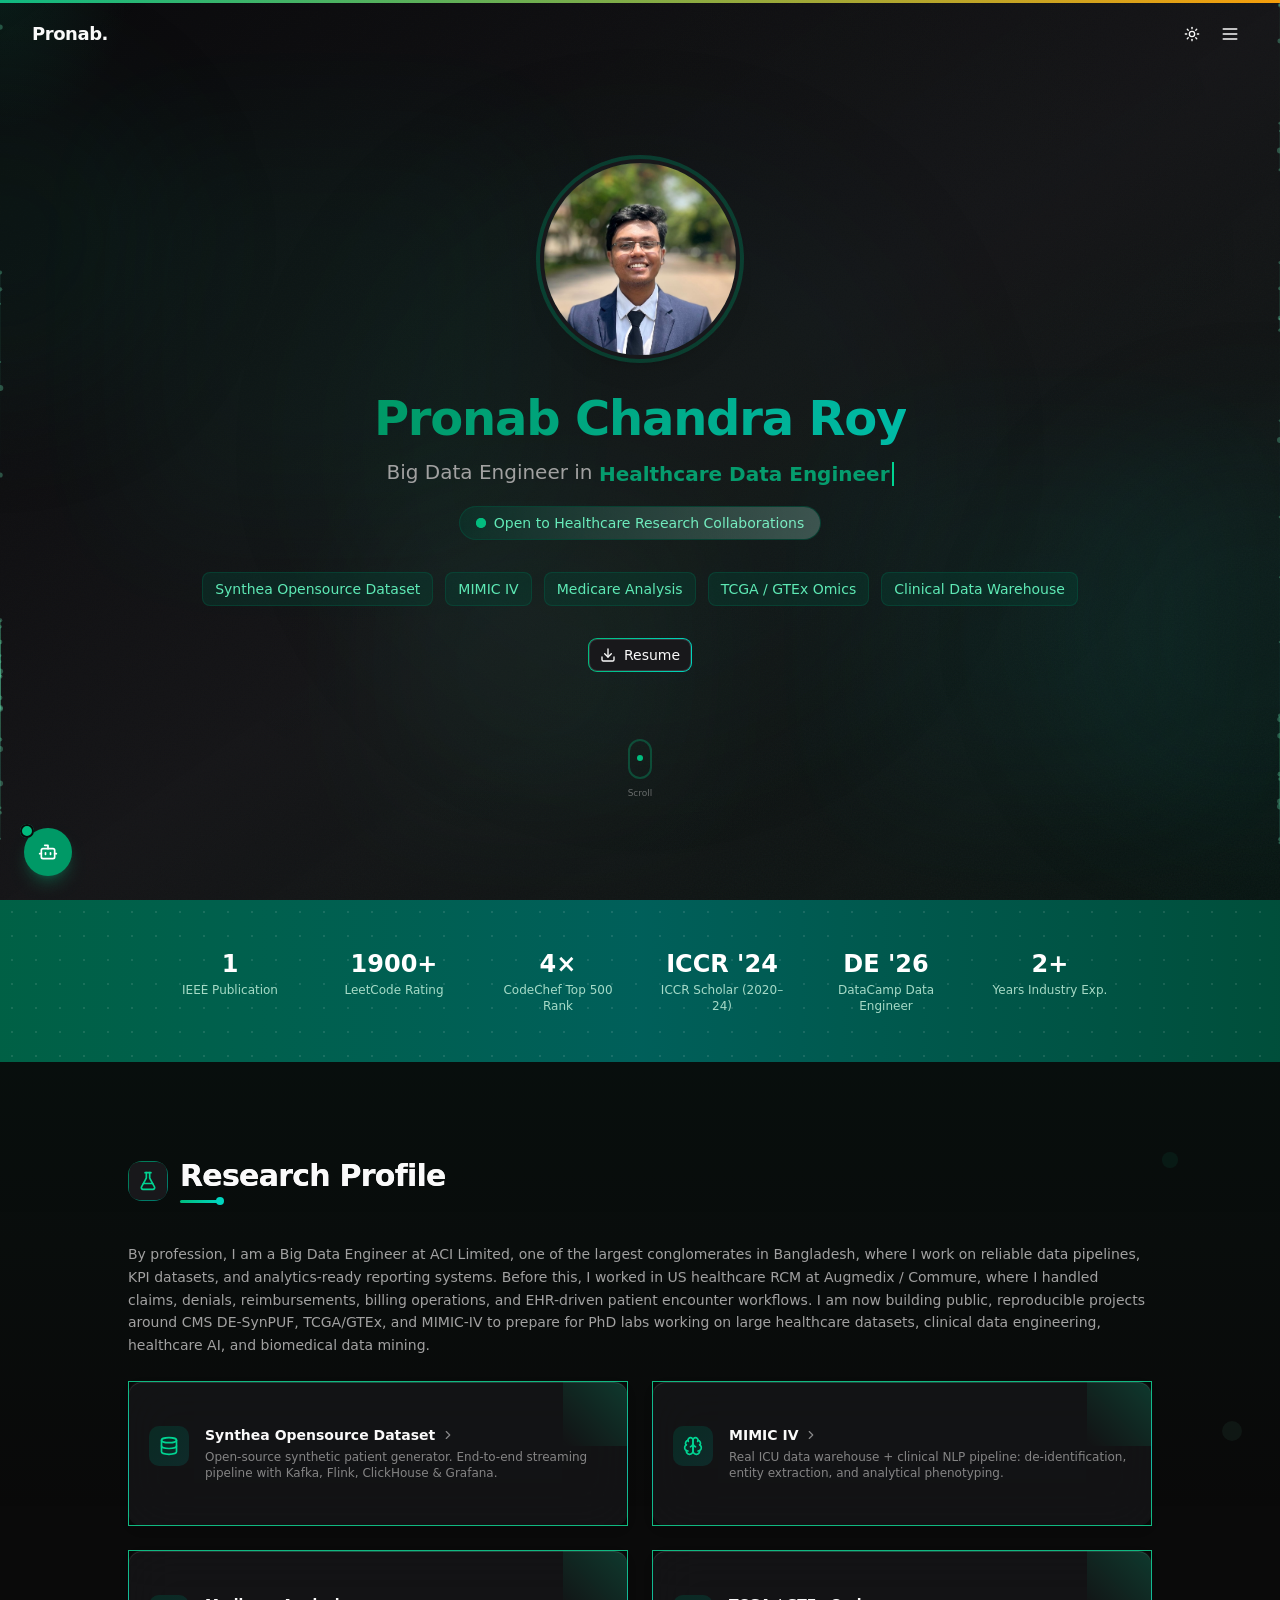
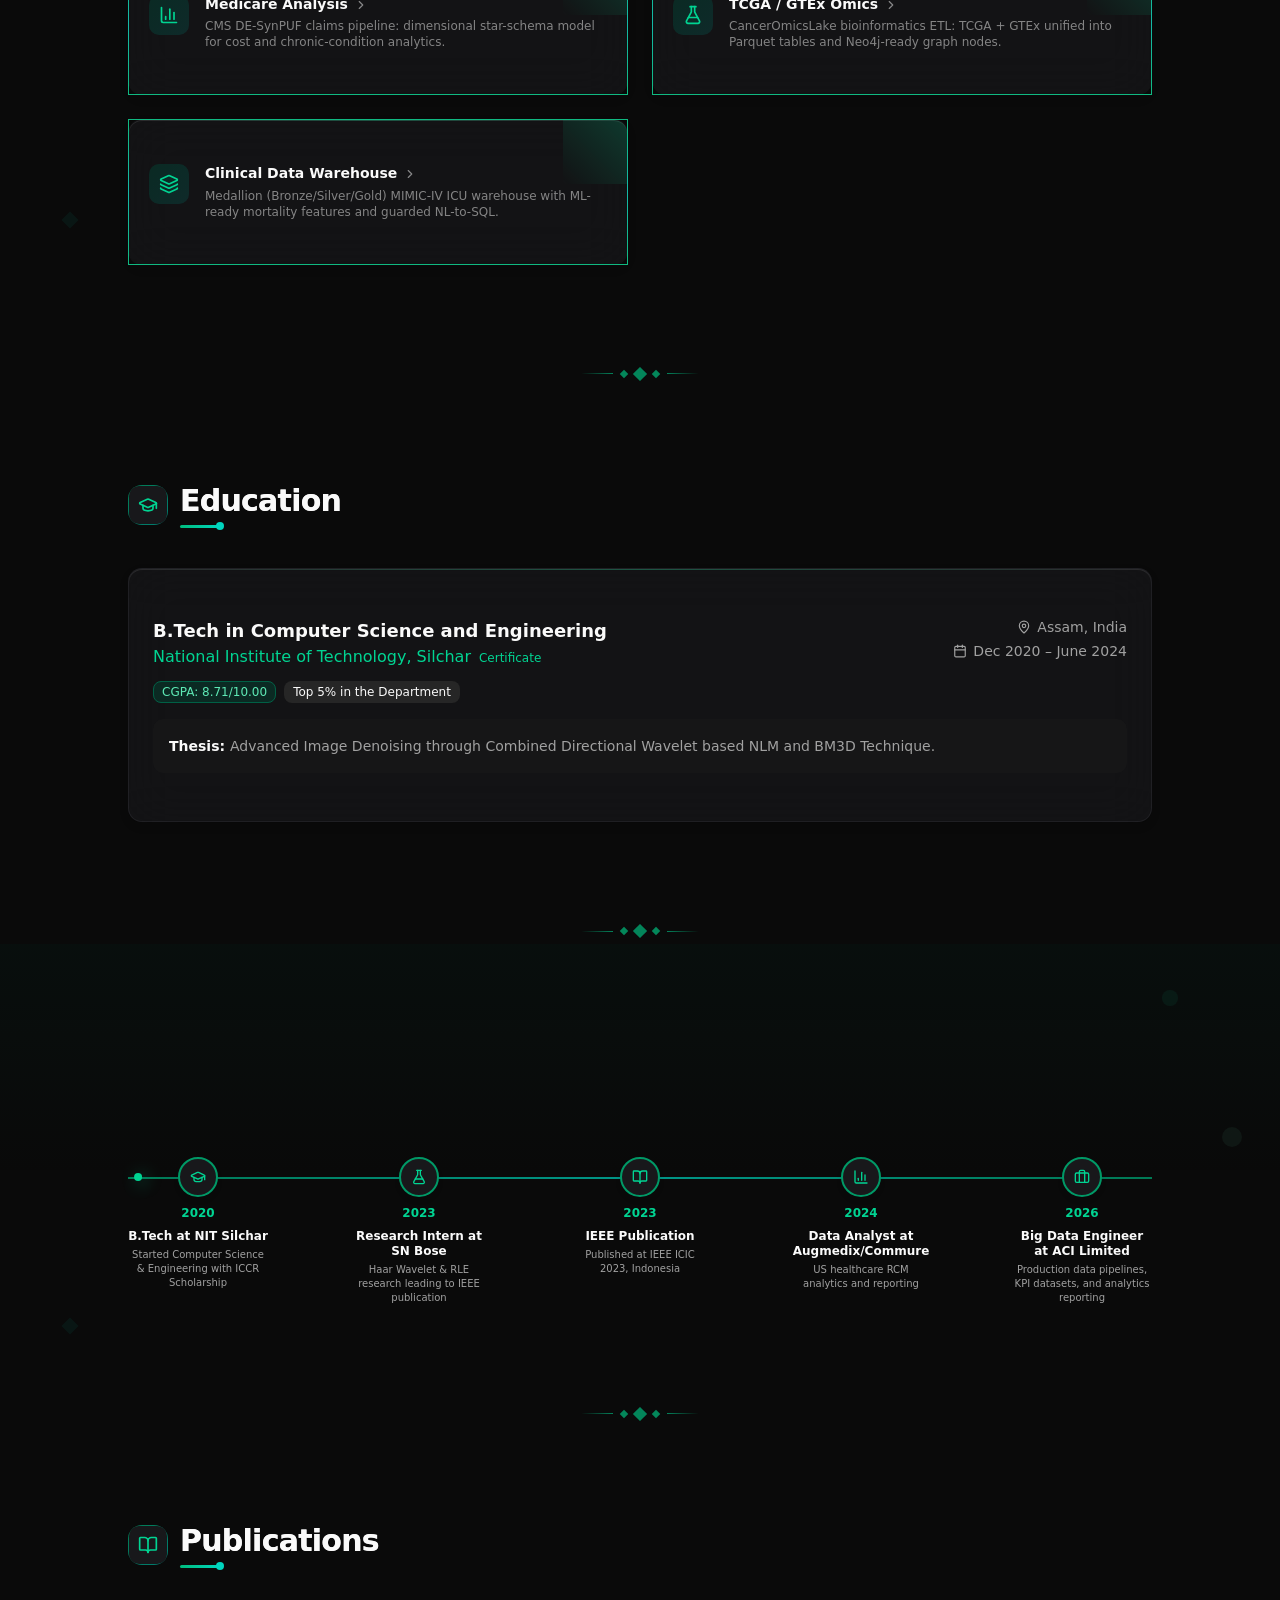
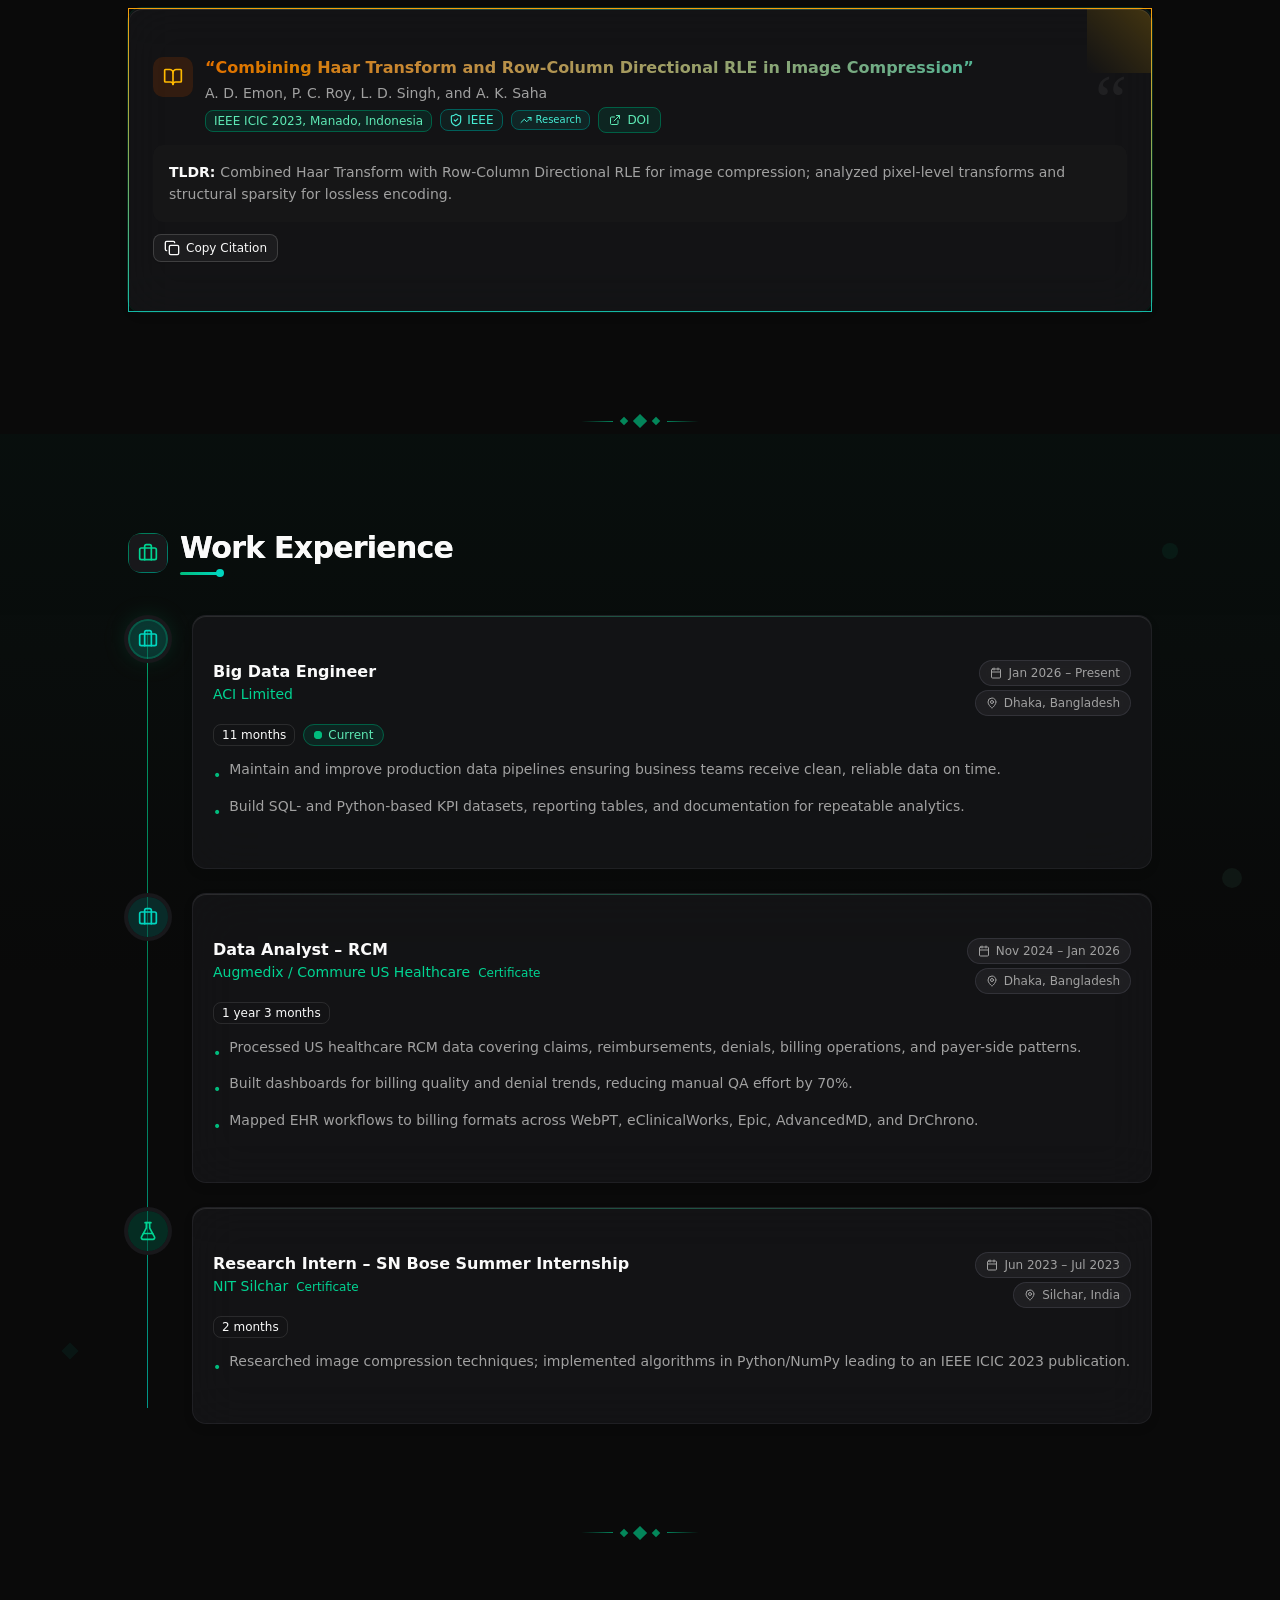
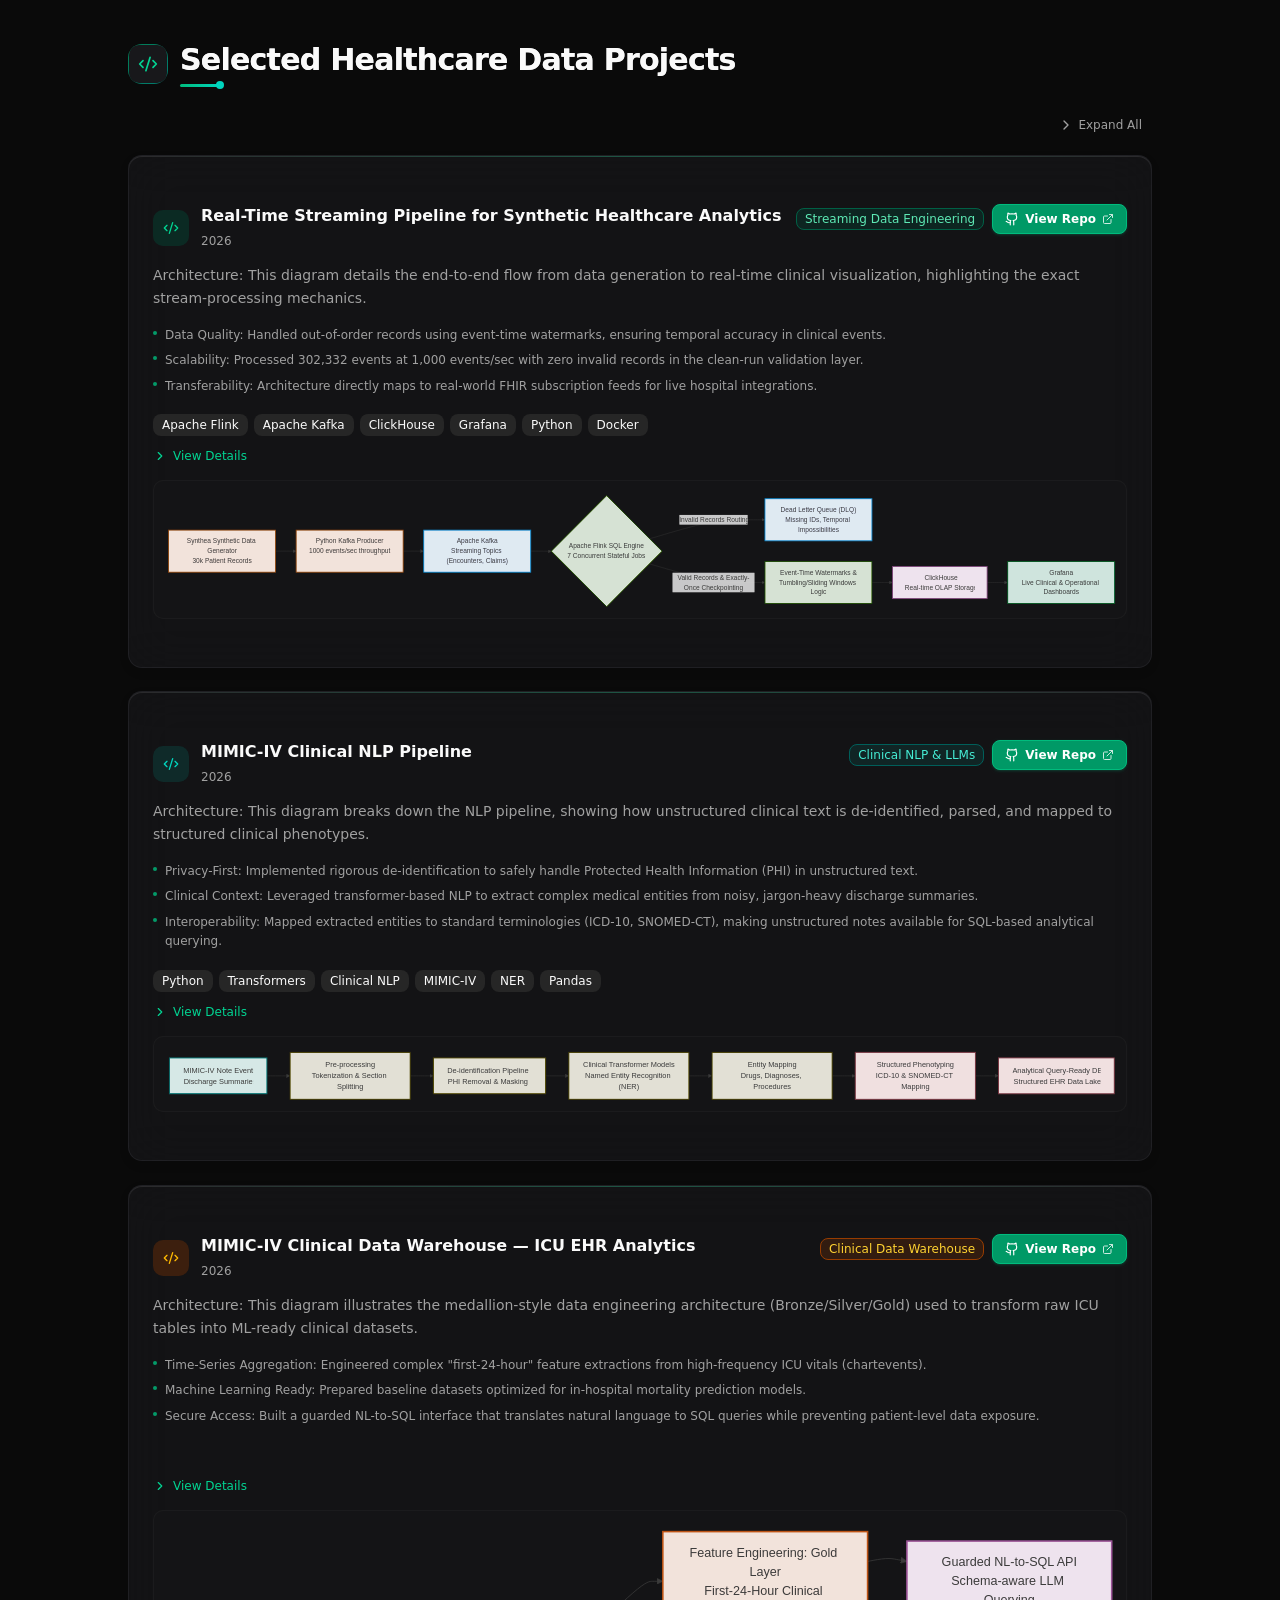
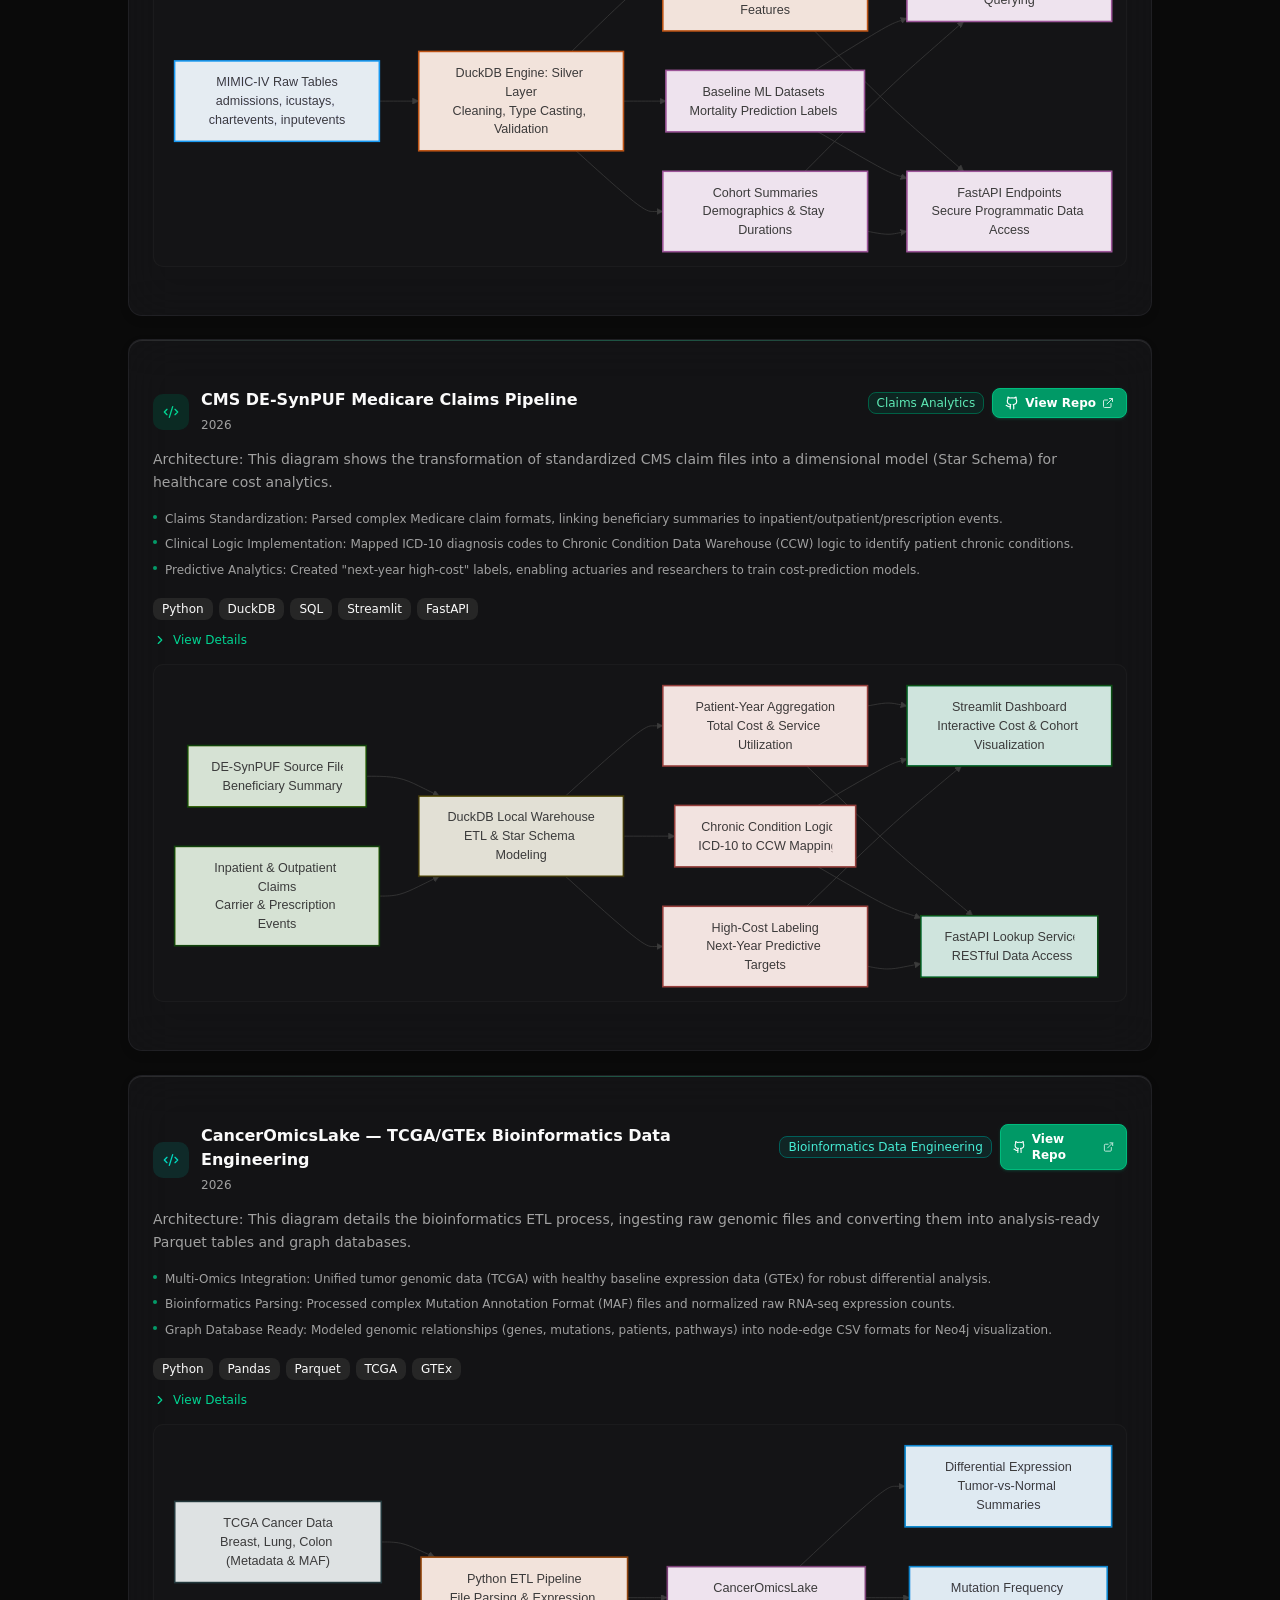
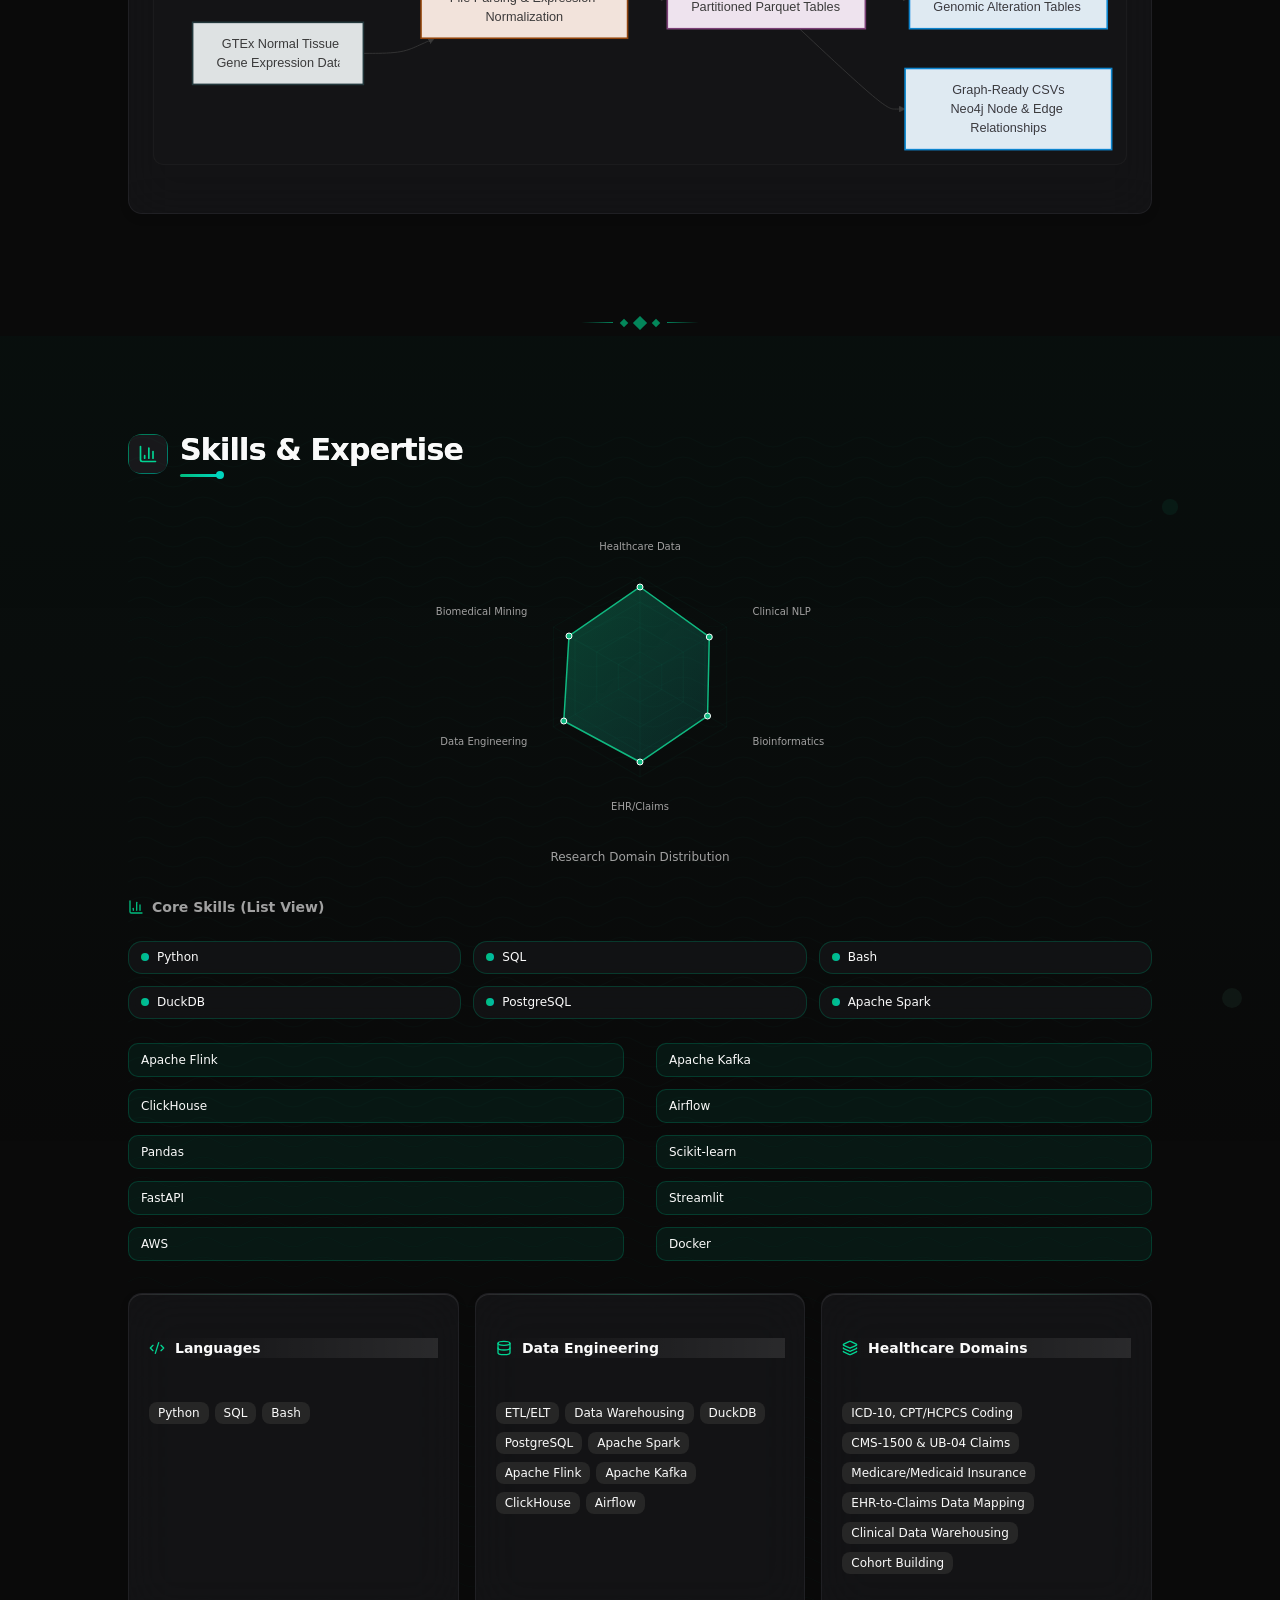
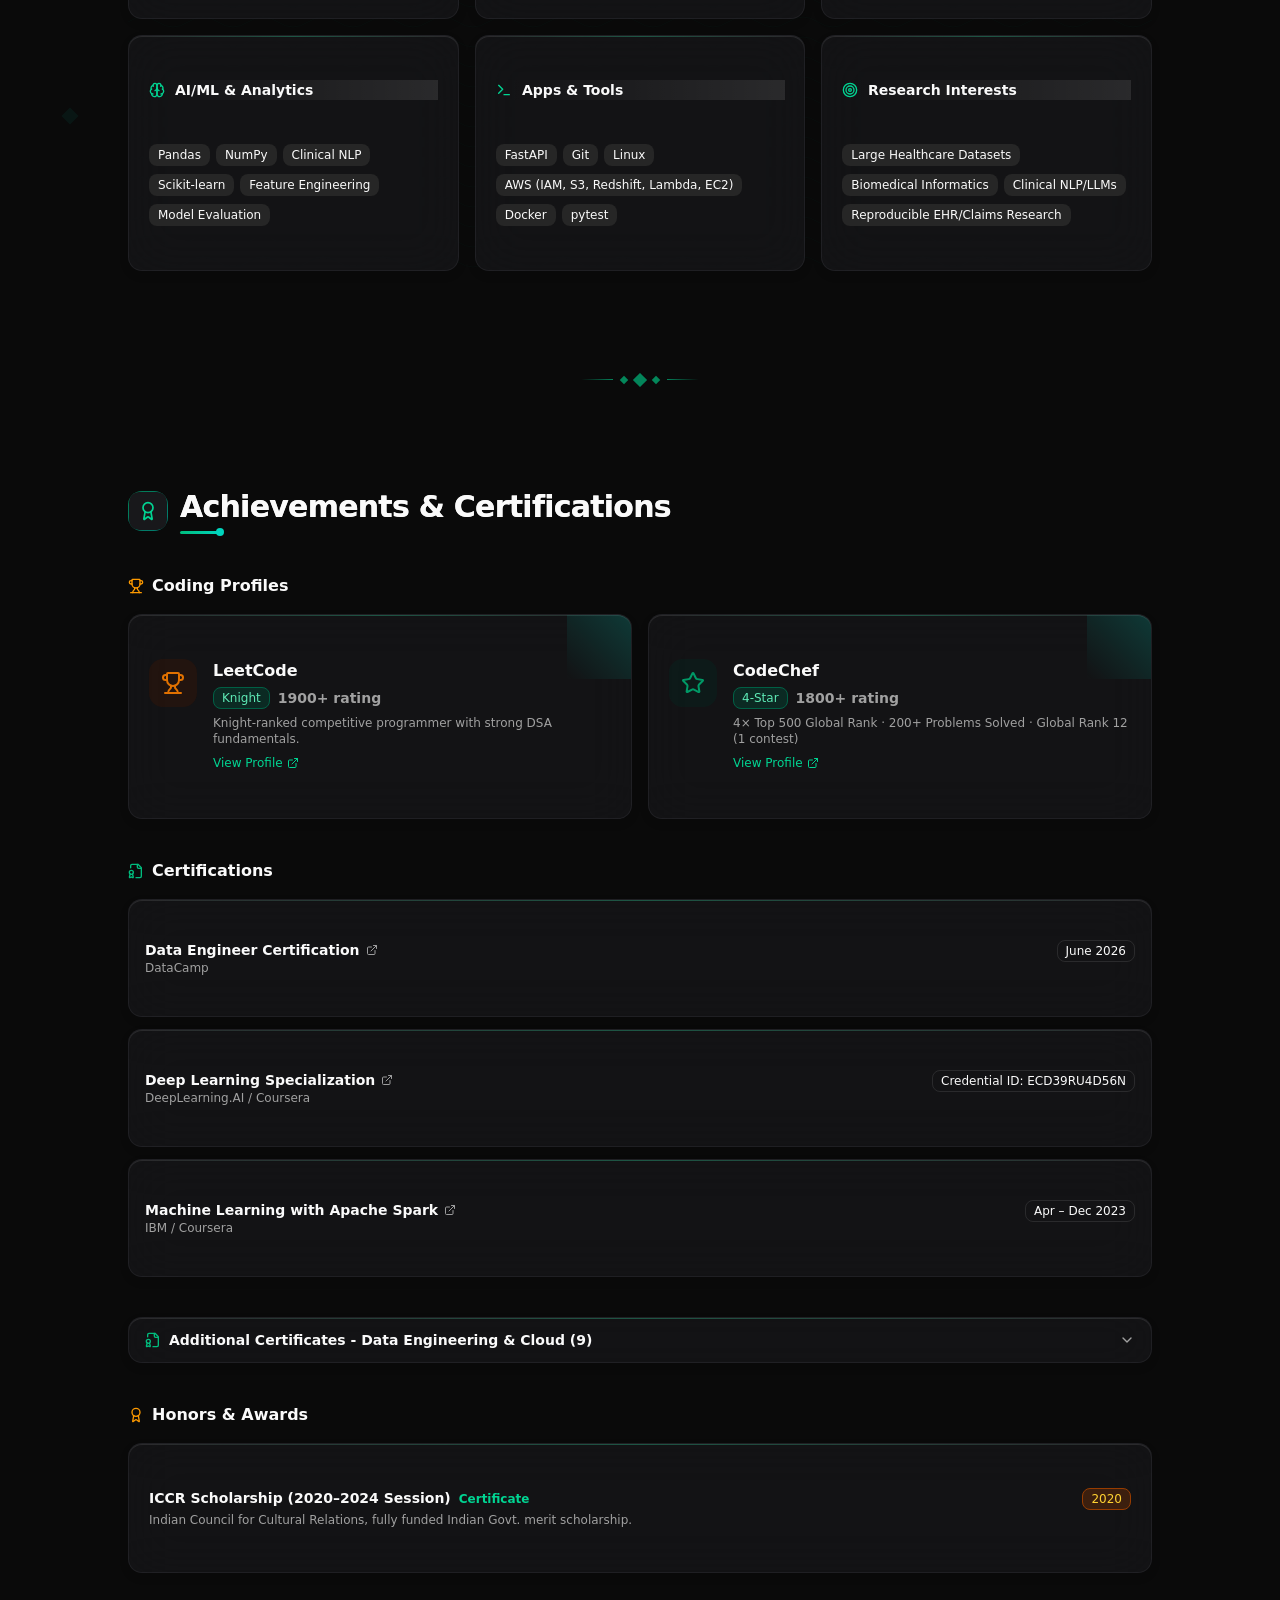
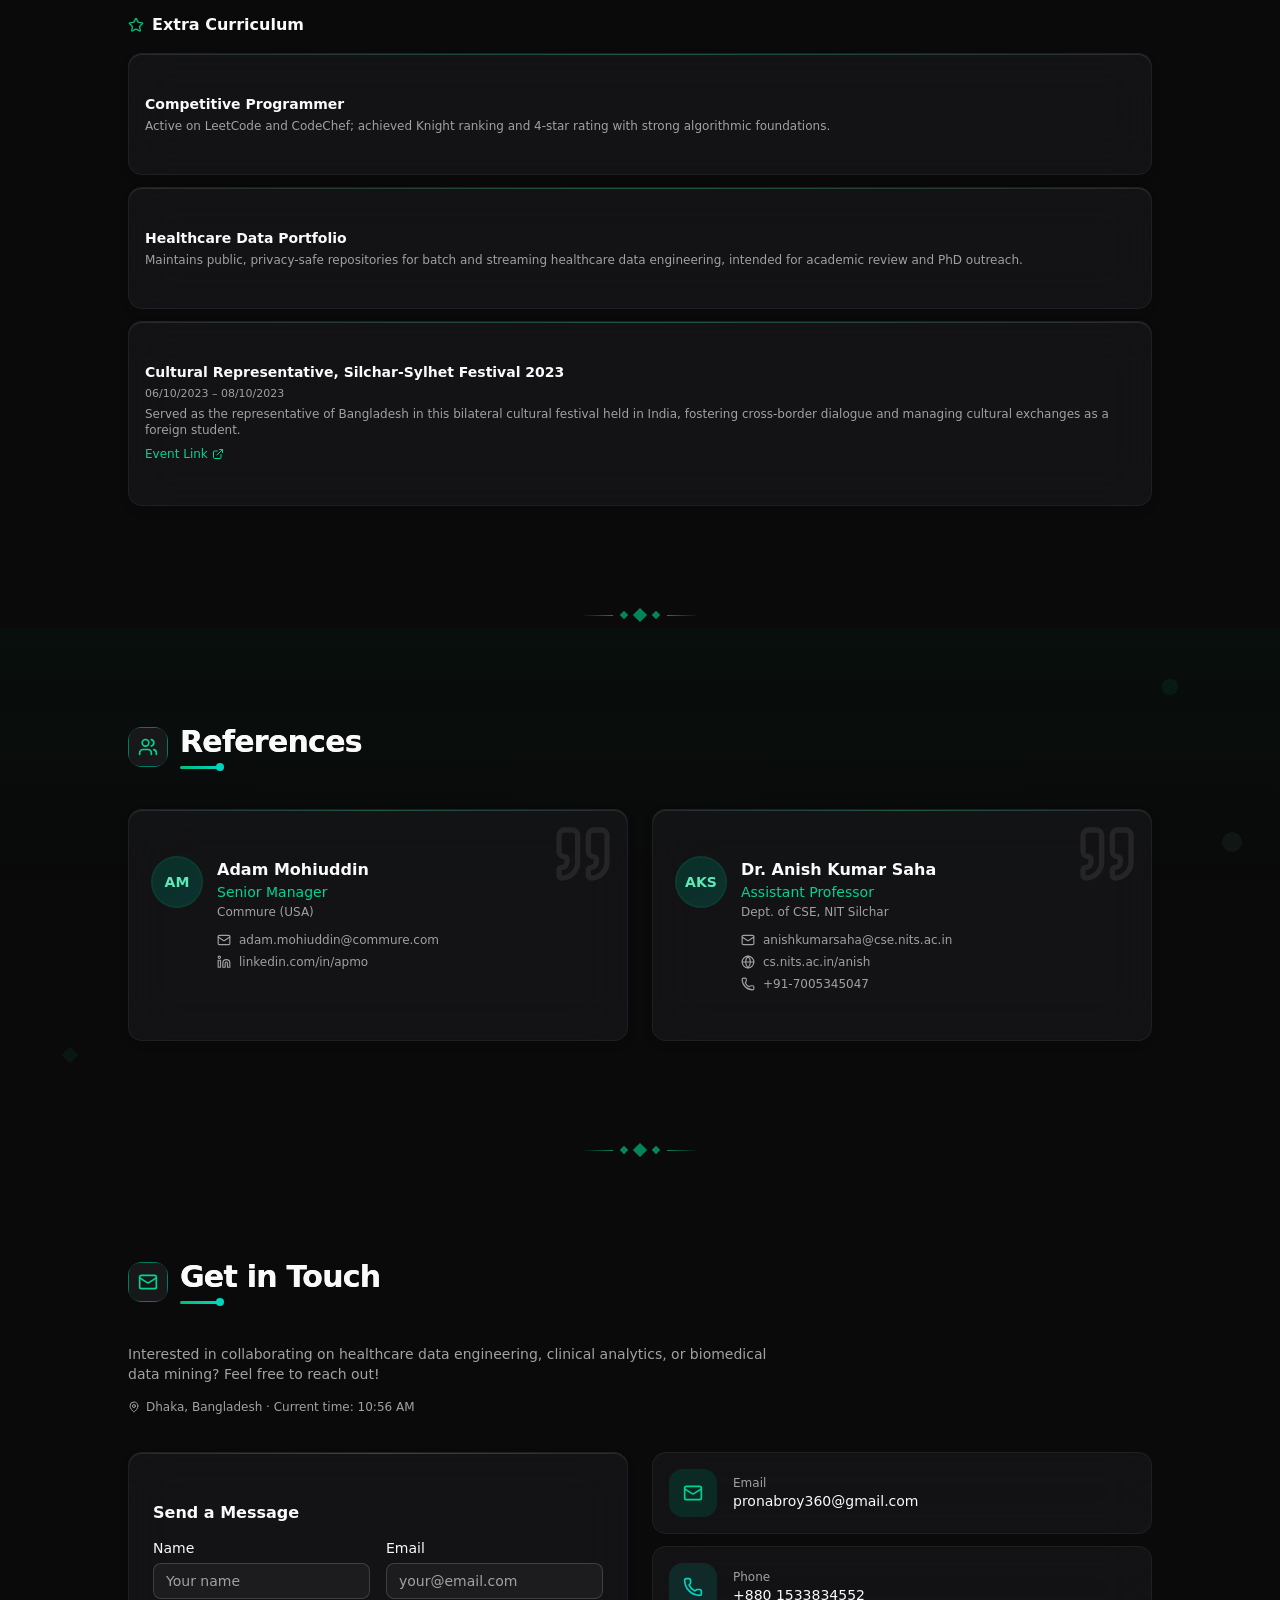
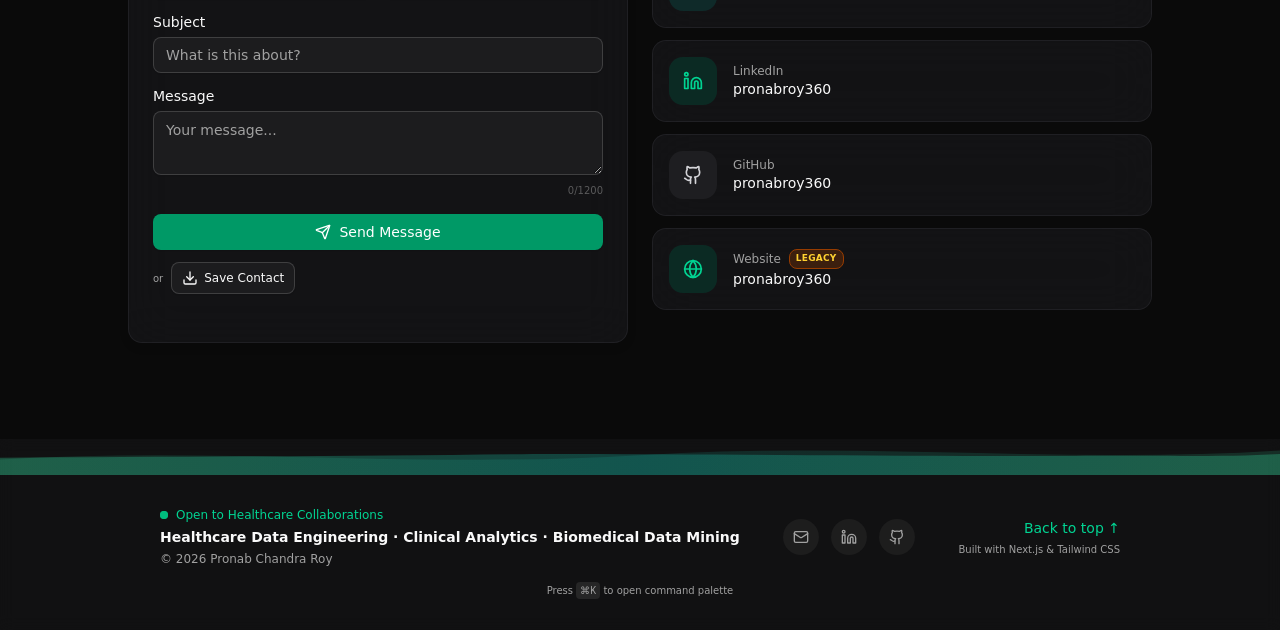
==== index.html @ 3690b16f "Deploy portfolio site (Next.js static export) - Build static site (npm run build with output: export" ====
<!DOCTYPE html><!--xvEbm7T7LJnGJHKSD4sKg--><html lang="en" class="scroll-smooth"><head><meta charSet="utf-8"/><meta name="viewport" content="width=device-width, initial-scale=1"/><link rel="preload" href="/_next/static/media/797e433ab948586e-s.p.29207c2f.woff2" as="font" crossorigin="" type="font/woff2"/><link rel="preload" href="/_next/static/media/caa3a2e1cccd8315-s.p.3b6cae6d.woff2" as="font" crossorigin="" type="font/woff2"/><link rel="preload" as="image" href="/favicon.png"/><link rel="preload" as="image" href="/profile.jpg"/><link rel="preload" as="image" href="/diagram_1.svg"/><link rel="preload" as="image" href="/diagram_2.svg"/><link rel="preload" as="image" href="/diagram_3.svg"/><link rel="preload" as="image" href="/diagram_4.svg"/><link rel="preload" as="image" href="/diagram_5.svg"/><link rel="stylesheet" href="/_next/static/chunks/34d933785a17edf3.css" data-precedence="next"/><link rel="stylesheet" href="/_next/static/chunks/0f6ebcb4fb131372.css" data-precedence="next"/><link rel="preload" as="script" fetchPriority="low" href="/_next/static/chunks/58c60a5fa6b544da.js"/><script src="/_next/static/chunks/771dedee3f5e1621.js" async=""></script><script src="/_next/static/chunks/e461e3027eb348df.js" async=""></script><script src="/_next/static/chunks/turbopack-b702dda9a075337d.js" async=""></script><script src="/_next/static/chunks/d561107c18f79517.js" async=""></script><script src="/_next/static/chunks/2593b56aaa36033b.js" async=""></script><script src="/_next/static/chunks/2f236954d6a65e12.js" async=""></script><script src="/_next/static/chunks/b60f9c52935b1cef.js" async=""></script><meta name="next-size-adjust" content=""/><title>Pronab Chandra Roy — Research Portfolio</title><meta name="description" content="Personal portfolio of Pronab Chandra Roy — healthcare data engineering, clinical analytics, and biomedical data mining."/><meta name="author" content="Pronab Chandra Roy"/><meta name="keywords" content="Pronab Chandra Roy,Research Portfolio,Healthcare Data Engineering,Clinical Data Warehousing,Biomedical Data Mining,MIMIC-IV,CMS DE-SynPUF,TCGA,GTEx,NIT Silchar"/><meta property="og:title" content="Pronab Chandra Roy — Research Portfolio"/><meta property="og:description" content="Healthcare data engineering, clinical analytics, and biomedical data mining"/><meta property="og:type" content="website"/><meta name="twitter:card" content="summary"/><meta name="twitter:title" content="Pronab Chandra Roy — Research Portfolio"/><meta name="twitter:description" content="Healthcare data engineering, clinical analytics, and biomedical data mining"/><link rel="icon" href="/favicon.png"/><script src="/_next/static/chunks/a6dad97d9634a72d.js" noModule=""></script></head><body class="geist_a71539c9-module__T19VSG__variable geist_mono_8d43a2aa-module__8Li5zG__variable antialiased bg-background text-foreground"><div hidden=""><!--$--><!--/$--></div><script>((a,b,c,d,e,f,g,h)=>{let i=document.documentElement,j=["light","dark"];function k(b){var c;(Array.isArray(a)?a:[a]).forEach(a=>{let c="class"===a,d=c&&f?e.map(a=>f[a]||a):e;c?(i.classList.remove(...d),i.classList.add(f&&f[b]?f[b]:b)):i.setAttribute(a,b)}),c=b,h&&j.includes(c)&&(i.style.colorScheme=c)}if(d)k(d);else try{let a=localStorage.getItem(b)||c,d=g&&"system"===a?window.matchMedia("(prefers-color-scheme: dark)").matches?"dark":"light":a;k(d)}catch(a){}})("class","theme","dark",null,["light","dark"],null,true,true)</script><div class="min-h-screen flex flex-col"><div class="fixed inset-0 z-[100] bg-white dark:bg-zinc-950 flex items-center justify-center" style="opacity:1"><div class="flex flex-col items-center gap-3" style="opacity:0;transform:scale(0.8)"><img src="/favicon.png" alt="Pronab Chandra Roy" class="w-12 h-12 rounded-xl object-cover"/><div class="flex gap-1"><span class="w-2 h-2 rounded-full bg-emerald-500 animate-bounce" style="animation-delay:0ms"></span><span class="w-2 h-2 rounded-full bg-teal-500 animate-bounce" style="animation-delay:150ms"></span><span class="w-2 h-2 rounded-full bg-emerald-400 animate-bounce" style="animation-delay:300ms"></span></div></div></div><div class="fixed inset-0 -z-50 pointer-events-none transition-all duration-700" style="background:radial-gradient(ellipse at 50% 30%, rgba(16,185,129,0.03) 0%, transparent 70%)"></div><div class="fixed top-0 left-0 right-0 z-[60] h-0.5 bg-transparent"><div class="h-full bg-gradient-to-r from-emerald-500 to-teal-500 transition-all duration-150 ease-out" style="width:0%"></div></div><header class="fixed top-0.5 left-0 right-0 z-50 transition-all duration-300 bg-transparent" style="transform:translateY(-100px)"><div class="w-full px-4 sm:px-6 lg:px-8"><div class="flex items-center justify-between h-16"><button class="text-lg font-bold tracking-tight hover:text-emerald-600 dark:hover:text-emerald-400 transition-colors">Pronab.</button><nav class="hidden md:flex items-center gap-1"><button class="p-2 rounded-lg hover:bg-accent transition-colors" aria-label="Toggle theme"><svg xmlns="http://www.w3.org/2000/svg" width="24" height="24" viewBox="0 0 24 24" fill="none" stroke="currentColor" stroke-width="2" stroke-linecap="round" stroke-linejoin="round" class="lucide lucide-sun w-4 h-4" aria-hidden="true"><circle cx="12" cy="12" r="4"></circle><path d="M12 2v2"></path><path d="M12 20v2"></path><path d="m4.93 4.93 1.41 1.41"></path><path d="m17.66 17.66 1.41 1.41"></path><path d="M2 12h2"></path><path d="M20 12h2"></path><path d="m6.34 17.66-1.41 1.41"></path><path d="m19.07 4.93-1.41 1.41"></path></svg></button><button class="p-2 rounded-lg hover:bg-accent transition-colors" aria-label="Open navigation menu"><svg xmlns="http://www.w3.org/2000/svg" width="24" height="24" viewBox="0 0 24 24" fill="none" stroke="currentColor" stroke-width="2" stroke-linecap="round" stroke-linejoin="round" class="lucide lucide-menu w-5 h-5" aria-hidden="true"><path d="M4 12h16"></path><path d="M4 18h16"></path><path d="M4 6h16"></path></svg></button></nav><div class="md:hidden flex items-center gap-1"><button class="p-2 rounded-lg hover:bg-accent transition-colors" aria-label="Toggle theme"><svg xmlns="http://www.w3.org/2000/svg" width="24" height="24" viewBox="0 0 24 24" fill="none" stroke="currentColor" stroke-width="2" stroke-linecap="round" stroke-linejoin="round" class="lucide lucide-sun w-4 h-4" aria-hidden="true"><circle cx="12" cy="12" r="4"></circle><path d="M12 2v2"></path><path d="M12 20v2"></path><path d="m4.93 4.93 1.41 1.41"></path><path d="m17.66 17.66 1.41 1.41"></path><path d="M2 12h2"></path><path d="M20 12h2"></path><path d="m6.34 17.66-1.41 1.41"></path><path d="m19.07 4.93-1.41 1.41"></path></svg></button><button class="p-2 rounded-lg hover:bg-accent transition-colors" aria-label="Open navigation menu"><svg xmlns="http://www.w3.org/2000/svg" width="24" height="24" viewBox="0 0 24 24" fill="none" stroke="currentColor" stroke-width="2" stroke-linecap="round" stroke-linejoin="round" class="lucide lucide-menu w-5 h-5" aria-hidden="true"><path d="M4 12h16"></path><path d="M4 18h16"></path><path d="M4 6h16"></path></svg></button></div></div></div></header><div class="fixed left-4 top-1/2 -translate-y-1/2 z-40 hidden lg:flex flex-col gap-4" style="opacity:0;transform:translateX(-60px)"><a href="mailto:pronabroy360@gmail.com" class="w-10 h-10 rounded-full bg-white/80 dark:bg-zinc-800/80 backdrop-blur-sm border border-border/60 flex items-center justify-center text-muted-foreground hover:text-emerald-600 dark:hover:text-emerald-400 hover:border-emerald-300 dark:hover:border-emerald-700 shadow-sm transition-all" aria-label="Email"><svg xmlns="http://www.w3.org/2000/svg" width="24" height="24" viewBox="0 0 24 24" fill="none" stroke="currentColor" stroke-width="2" stroke-linecap="round" stroke-linejoin="round" class="lucide lucide-mail w-4 h-4" aria-hidden="true"><path d="m22 7-8.991 5.727a2 2 0 0 1-2.009 0L2 7"></path><rect x="2" y="4" width="20" height="16" rx="2"></rect></svg></a><a href="https://linkedin.com/in/pronabroy360" target="_blank" rel="noopener noreferrer" class="w-10 h-10 rounded-full bg-white/80 dark:bg-zinc-800/80 backdrop-blur-sm border border-border/60 flex items-center justify-center text-muted-foreground hover:text-emerald-600 dark:hover:text-emerald-400 hover:border-emerald-300 dark:hover:border-emerald-700 shadow-sm transition-all" aria-label="LinkedIn"><svg xmlns="http://www.w3.org/2000/svg" width="24" height="24" viewBox="0 0 24 24" fill="none" stroke="currentColor" stroke-width="2" stroke-linecap="round" stroke-linejoin="round" class="lucide lucide-linkedin w-4 h-4" aria-hidden="true"><path d="M16 8a6 6 0 0 1 6 6v7h-4v-7a2 2 0 0 0-2-2 2 2 0 0 0-2 2v7h-4v-7a6 6 0 0 1 6-6z"></path><rect width="4" height="12" x="2" y="9"></rect><circle cx="4" cy="4" r="2"></circle></svg></a><a href="https://github.com/pronabroy360" target="_blank" rel="noopener noreferrer" class="w-10 h-10 rounded-full bg-white/80 dark:bg-zinc-800/80 backdrop-blur-sm border border-border/60 flex items-center justify-center text-muted-foreground hover:text-emerald-600 dark:hover:text-emerald-400 hover:border-emerald-300 dark:hover:border-emerald-700 shadow-sm transition-all" aria-label="GitHub"><svg xmlns="http://www.w3.org/2000/svg" width="24" height="24" viewBox="0 0 24 24" fill="none" stroke="currentColor" stroke-width="2" stroke-linecap="round" stroke-linejoin="round" class="lucide lucide-github w-4 h-4" aria-hidden="true"><path d="M15 22v-4a4.8 4.8 0 0 0-1-3.5c3 0 6-2 6-5.5.08-1.25-.27-2.48-1-3.5.28-1.15.28-2.35 0-3.5 0 0-1 0-3 1.5-2.64-.5-5.36-.5-8 0C6 2 5 2 5 2c-.3 1.15-.3 2.35 0 3.5A5.403 5.403 0 0 0 4 9c0 3.5 3 5.5 6 5.5-.39.49-.68 1.05-.85 1.65-.17.6-.22 1.23-.15 1.85v4"></path><path d="M9 18c-4.51 2-5-2-7-2"></path></svg></a></div><section id="hero" class="relative min-h-screen flex items-center justify-center overflow-hidden pt-16"><div class="absolute inset-0 -z-10"><div class="absolute inset-0 animate-[aurora_15s_ease_infinite]" style="background-size:400% 400%;background-image:radial-gradient(at 20% 30%, rgba(16,185,129,0.15) 0%, transparent 50%),
                radial-gradient(at 80% 20%, rgba(20,184,166,0.12) 0%, transparent 50%),
                radial-gradient(at 40% 80%, rgba(16,185,129,0.1) 0%, transparent 50%),
                radial-gradient(at 70% 60%, rgba(20,184,166,0.08) 0%, transparent 50%),
                linear-gradient(to bottom right, from-emerald-50, via-white, to-teal-50)"></div><div class="absolute inset-0 bg-gradient-to-br from-emerald-50/80 via-white/60 to-teal-50/80 dark:from-zinc-950/90 dark:via-zinc-900/80 dark:to-emerald-950/30"></div><div class="absolute top-20 -left-40 w-80 h-80 rounded-full bg-emerald-200/30 dark:bg-emerald-800/10 blur-3xl"></div><div class="absolute bottom-20 -right-40 w-96 h-96 rounded-full bg-teal-200/30 dark:bg-teal-800/10 blur-3xl"></div><div class="absolute top-1/2 left-1/2 -translate-x-1/2 -translate-y-1/2 w-[600px] h-[600px] rounded-full bg-emerald-100/20 dark:bg-emerald-900/5 blur-3xl"></div><div class="absolute inset-0 opacity-[0.04] dark:opacity-[0.06]" style="background-image:radial-gradient(circle, currentColor 0.5px, transparent 0.5px);background-size:24px 24px"></div><svg class="absolute inset-0 w-full h-full opacity-[0.03] dark:opacity-[0.05]" style="mix-blend-mode:overlay"><filter id="noiseFilter"><feTurbulence type="fractalNoise" baseFrequency="0.65" numOctaves="3" stitchTiles="stitch"></feTurbulence></filter><rect width="100%" height="100%" filter="url(#noiseFilter)"></rect></svg></div><div class="absolute inset-0 z-0 pointer-events-none overflow-hidden"><div class="absolute top-[15%] left-[10%] w-[400px] h-[400px] bg-emerald-400 opacity-[0.06] dark:opacity-[0.04] blur-3xl animate-[morphBlob_12s_ease-in-out_infinite]" style="animation-delay:0s"></div><div class="absolute top-[50%] right-[5%] w-[350px] h-[350px] bg-teal-400 opacity-[0.06] dark:opacity-[0.04] blur-3xl animate-[morphBlob_15s_ease-in-out_infinite]" style="animation-delay:-5s"></div><div class="absolute bottom-[10%] left-[30%] w-[300px] h-[300px] bg-emerald-300 opacity-[0.06] dark:opacity-[0.04] blur-3xl animate-[morphBlob_18s_ease-in-out_infinite]" style="animation-delay:-10s"></div></div><canvas class="absolute inset-0 z-0 w-full h-full" style="pointer-events:auto"></canvas><div class="relative z-10 max-w-5xl mx-auto px-4 sm:px-6 lg:px-8 text-center" style="transform:translateY(0px)"><div class="mb-8" style="opacity:0;transform:scale(0.9)"><div class="relative inline-block mt-4 lg:mt-0"><div class="absolute inset-0 rounded-full animate-[glowPulse_3s_ease_infinite]" style="margin:-8px"></div><button class="w-32 h-32 md:w-40 md:h-40 lg:w-48 lg:h-48 rounded-full overflow-hidden ring-4 ring-emerald-200/60 dark:ring-emerald-700/40 ring-offset-4 ring-offset-white dark:ring-offset-zinc-900 mx-auto shadow-xl relative block cursor-zoom-in group" aria-label="View full-size profile photo"><img src="/profile.jpg" alt="Pronab Chandra Roy" class="w-full h-full object-cover"/><div class="absolute inset-0 bg-black/0 group-hover:bg-black/20 transition-colors flex items-center justify-center"><svg xmlns="http://www.w3.org/2000/svg" width="24" height="24" viewBox="0 0 24 24" fill="none" stroke="currentColor" stroke-width="2" stroke-linecap="round" stroke-linejoin="round" class="lucide lucide-expand w-5 h-5 text-white opacity-0 group-hover:opacity-100 transition-opacity" aria-hidden="true"><path d="m15 15 6 6"></path><path d="m15 9 6-6"></path><path d="M21 16v5h-5"></path><path d="M21 8V3h-5"></path><path d="M3 16v5h5"></path><path d="m3 21 6-6"></path><path d="M3 8V3h5"></path><path d="M9 9 3 3"></path></svg></div></button></div></div><h1 class="text-3xl md:text-5xl font-bold tracking-tight mb-4" style="opacity:0;transform:translateY(20px)"><span class="hero-name-glow bg-gradient-to-r from-emerald-600 via-teal-500 to-emerald-600 bg-[length:200%_auto] animate-[gradientShift_4s_ease_infinite] bg-clip-text text-transparent cursor-default">Pronab Chandra Roy</span></h1><div class="text-lg md:text-xl text-muted-foreground max-w-2xl mx-auto mb-4 h-8" style="opacity:0;transform:translateY(20px)"><span>Big Data Engineer in </span><span class="text-emerald-600 dark:text-emerald-400 font-semibold inline-block" style="opacity:0.7;transform:translateY(2px)"></span><span class="inline-block w-[2px] h-[1.2em] bg-emerald-500 dark:bg-emerald-400 align-middle ml-0.5" style="animation:cursorBlink 1s step-end infinite"></span></div><div class="mb-8" style="opacity:0;transform:translateY(10px)"><span class="inline-flex items-center gap-2 px-4 py-1.5 rounded-full text-sm font-medium bg-emerald-50 dark:bg-emerald-900/30 text-emerald-700 dark:text-emerald-300 border border-emerald-200/60 dark:border-emerald-800/40 hover:scale-105 transition-transform relative overflow-hidden"><span class="relative flex h-2.5 w-2.5"><span class="animate-ping absolute inline-flex h-full w-full rounded-full bg-emerald-400 opacity-75"></span><span class="relative inline-flex rounded-full h-2.5 w-2.5 bg-emerald-500"></span></span>Open to Healthcare Research Collaborations<span class="absolute inset-0 bg-gradient-to-r from-transparent via-white/20 to-transparent animate-[shimmerSlide_3s_ease_infinite]" style="background-size:200% 100%"></span></span></div><div class="flex flex-wrap justify-center gap-3 mb-8" style="opacity:0;transform:translateY(20px)"><a href="#project-1" class="cursor-pointer"><span data-slot="badge" class="inline-flex items-center justify-center rounded-md border font-medium w-fit whitespace-nowrap shrink-0 [&amp;&gt;svg]:size-3 gap-1 [&amp;&gt;svg]:pointer-events-none focus-visible:border-ring focus-visible:ring-ring/50 focus-visible:ring-[3px] aria-invalid:ring-destructive/20 dark:aria-invalid:ring-destructive/40 aria-invalid:border-destructive overflow-hidden [a&amp;]:hover:bg-secondary/90 text-sm px-3 py-1.5 bg-emerald-50 dark:bg-emerald-900/30 text-emerald-700 dark:text-emerald-300 border-emerald-200/60 dark:border-emerald-800/40 hover:bg-emerald-100 dark:hover:bg-emerald-900/50 hover:scale-105 transition-all">Synthea Opensource Dataset</span></a><a href="#project-2" class="cursor-pointer"><span data-slot="badge" class="inline-flex items-center justify-center rounded-md border font-medium w-fit whitespace-nowrap shrink-0 [&amp;&gt;svg]:size-3 gap-1 [&amp;&gt;svg]:pointer-events-none focus-visible:border-ring focus-visible:ring-ring/50 focus-visible:ring-[3px] aria-invalid:ring-destructive/20 dark:aria-invalid:ring-destructive/40 aria-invalid:border-destructive overflow-hidden [a&amp;]:hover:bg-secondary/90 text-sm px-3 py-1.5 bg-emerald-50 dark:bg-emerald-900/30 text-emerald-700 dark:text-emerald-300 border-emerald-200/60 dark:border-emerald-800/40 hover:bg-emerald-100 dark:hover:bg-emerald-900/50 hover:scale-105 transition-all">MIMIC IV</span></a><a href="#project-4" class="cursor-pointer"><span data-slot="badge" class="inline-flex items-center justify-center rounded-md border font-medium w-fit whitespace-nowrap shrink-0 [&amp;&gt;svg]:size-3 gap-1 [&amp;&gt;svg]:pointer-events-none focus-visible:border-ring focus-visible:ring-ring/50 focus-visible:ring-[3px] aria-invalid:ring-destructive/20 dark:aria-invalid:ring-destructive/40 aria-invalid:border-destructive overflow-hidden [a&amp;]:hover:bg-secondary/90 text-sm px-3 py-1.5 bg-emerald-50 dark:bg-emerald-900/30 text-emerald-700 dark:text-emerald-300 border-emerald-200/60 dark:border-emerald-800/40 hover:bg-emerald-100 dark:hover:bg-emerald-900/50 hover:scale-105 transition-all">Medicare Analysis</span></a><a href="#project-5" class="cursor-pointer"><span data-slot="badge" class="inline-flex items-center justify-center rounded-md border font-medium w-fit whitespace-nowrap shrink-0 [&amp;&gt;svg]:size-3 gap-1 [&amp;&gt;svg]:pointer-events-none focus-visible:border-ring focus-visible:ring-ring/50 focus-visible:ring-[3px] aria-invalid:ring-destructive/20 dark:aria-invalid:ring-destructive/40 aria-invalid:border-destructive overflow-hidden [a&amp;]:hover:bg-secondary/90 text-sm px-3 py-1.5 bg-emerald-50 dark:bg-emerald-900/30 text-emerald-700 dark:text-emerald-300 border-emerald-200/60 dark:border-emerald-800/40 hover:bg-emerald-100 dark:hover:bg-emerald-900/50 hover:scale-105 transition-all">TCGA / GTEx Omics</span></a><a href="#project-3" class="cursor-pointer"><span data-slot="badge" class="inline-flex items-center justify-center rounded-md border font-medium w-fit whitespace-nowrap shrink-0 [&amp;&gt;svg]:size-3 gap-1 [&amp;&gt;svg]:pointer-events-none focus-visible:border-ring focus-visible:ring-ring/50 focus-visible:ring-[3px] aria-invalid:ring-destructive/20 dark:aria-invalid:ring-destructive/40 aria-invalid:border-destructive overflow-hidden [a&amp;]:hover:bg-secondary/90 text-sm px-3 py-1.5 bg-emerald-50 dark:bg-emerald-900/30 text-emerald-700 dark:text-emerald-300 border-emerald-200/60 dark:border-emerald-800/40 hover:bg-emerald-100 dark:hover:bg-emerald-900/50 hover:scale-105 transition-all">Clinical Data Warehouse</span></a></div><div class="flex flex-wrap justify-center gap-3" style="opacity:0;transform:translateY(20px)"><div style="transform:translate(0px, 0px);transition:transform 0.4s ease-out" class=""><div class="inline-flex p-[1px] rounded-[9px] overflow-hidden bg-gradient-to-r from-emerald-500 via-teal-400 to-emerald-500 bg-[length:200%_auto] animate-[gradientShift_3s_ease_infinite]"><a href="/pronab_academic_cv_healthcare_ai_reordered.pdf" download="Academic_CV_Pronab.pdf" data-slot="button" class="inline-flex items-center justify-center whitespace-nowrap text-sm font-medium transition-all disabled:pointer-events-none disabled:opacity-50 [&amp;_svg]:pointer-events-none [&amp;_svg:not([class*=&#x27;size-&#x27;])]:size-4 shrink-0 [&amp;_svg]:shrink-0 outline-none focus-visible:border-ring focus-visible:ring-ring/50 focus-visible:ring-[3px] aria-invalid:ring-destructive/20 dark:aria-invalid:ring-destructive/40 aria-invalid:border-destructive h-8 px-3 has-[&gt;svg]:px-2.5 rounded-[8px] border border-emerald-200/80 dark:border-zinc-700/80 bg-white dark:bg-zinc-900 hover:bg-white/90 dark:hover:bg-zinc-900/90 shadow-none gap-2 text-foreground"><svg xmlns="http://www.w3.org/2000/svg" width="24" height="24" viewBox="0 0 24 24" fill="none" stroke="currentColor" stroke-width="2" stroke-linecap="round" stroke-linejoin="round" class="lucide lucide-download w-4 h-4" aria-hidden="true"><path d="M12 15V3"></path><path d="M21 15v4a2 2 0 0 1-2 2H5a2 2 0 0 1-2-2v-4"></path><path d="m7 10 5 5 5-5"></path></svg> Resume</a></div></div></div><div class="mt-16" style="opacity:0"><button class="text-muted-foreground hover:text-foreground transition-colors"><div class="flex flex-col items-center gap-1"><div class="w-6 h-10 rounded-full border-2 border-emerald-400/40 dark:border-emerald-500/30 flex items-start justify-center p-1.5"><div class="w-1.5 h-1.5 rounded-full bg-emerald-500"></div></div><span class="text-[9px] text-muted-foreground/60 mt-1">Scroll</span></div></button></div></div></section><div class="relative overflow-hidden"><div class="bg-gradient-to-r from-emerald-600 via-teal-600 to-emerald-700 dark:from-emerald-800 dark:via-teal-800 dark:to-emerald-900 py-8 md:py-10"><div class="absolute inset-0 opacity-10" style="background-image:radial-gradient(circle, white 1px, transparent 1px);background-size:24px 24px"></div><div class="relative max-w-5xl mx-auto px-4 sm:px-6 lg:px-8"><div class="grid grid-cols-2 sm:grid-cols-3 md:grid-cols-6 gap-4 md:gap-6"><div class="" style="opacity:0;transform:translateY(30px)"><button type="button" class="w-full text-center rounded-lg px-2 py-2 transition-all duration-200 hover:bg-white/10 dark:hover:bg-white/10 focus-visible:bg-white/10 focus-visible:outline-none focus-visible:ring-2 focus-visible:ring-white/40 cursor-pointer" aria-label="Go to IEEE Publication"><div class="text-xl md:text-2xl font-bold text-white"><span>0</span></div><div class="text-xs text-emerald-100/80 mt-0.5">IEEE Publication</div></button></div><div class="" style="opacity:0;transform:translateY(30px)"><button type="button" class="w-full text-center rounded-lg px-2 py-2 transition-all duration-200 hover:bg-white/10 dark:hover:bg-white/10 focus-visible:bg-white/10 focus-visible:outline-none focus-visible:ring-2 focus-visible:ring-white/40 cursor-pointer" aria-label="Go to LeetCode Rating"><div class="text-xl md:text-2xl font-bold text-white"><span>0<!-- -->+</span></div><div class="text-xs text-emerald-100/80 mt-0.5">LeetCode Rating</div></button></div><div class="" style="opacity:0;transform:translateY(30px)"><button type="button" class="w-full text-center rounded-lg px-2 py-2 transition-all duration-200 hover:bg-white/10 dark:hover:bg-white/10 focus-visible:bg-white/10 focus-visible:outline-none focus-visible:ring-2 focus-visible:ring-white/40 cursor-pointer" aria-label="Go to CodeChef Top 500 Rank"><div class="text-xl md:text-2xl font-bold text-white"><span>0<!-- -->×</span></div><div class="text-xs text-emerald-100/80 mt-0.5">CodeChef Top 500 Rank</div></button></div><div class="" style="opacity:0;transform:translateY(30px)"><button type="button" class="w-full text-center rounded-lg px-2 py-2 transition-all duration-200 hover:bg-white/10 dark:hover:bg-white/10 focus-visible:bg-white/10 focus-visible:outline-none focus-visible:ring-2 focus-visible:ring-white/40 cursor-pointer" aria-label="Go to ICCR Scholar (2020–24)"><div class="text-xl md:text-2xl font-bold text-white"><span>ICCR &#x27;24</span></div><div class="text-xs text-emerald-100/80 mt-0.5">ICCR Scholar (2020–24)</div></button></div><div class="" style="opacity:0;transform:translateY(30px)"><button type="button" class="w-full text-center rounded-lg px-2 py-2 transition-all duration-200 hover:bg-white/10 dark:hover:bg-white/10 focus-visible:bg-white/10 focus-visible:outline-none focus-visible:ring-2 focus-visible:ring-white/40 cursor-pointer" aria-label="Go to DataCamp Data Engineer"><div class="text-xl md:text-2xl font-bold text-white"><span>DE &#x27;26</span></div><div class="text-xs text-emerald-100/80 mt-0.5">DataCamp Data Engineer</div></button></div><div class="" style="opacity:0;transform:translateY(30px)"><button type="button" class="w-full text-center rounded-lg px-2 py-2 transition-all duration-200 hover:bg-white/10 dark:hover:bg-white/10 focus-visible:bg-white/10 focus-visible:outline-none focus-visible:ring-2 focus-visible:ring-white/40 cursor-pointer" aria-label="Go to Years Industry Exp."><div class="text-xl md:text-2xl font-bold text-white"><span>0<!-- -->+</span></div><div class="text-xs text-emerald-100/80 mt-0.5">Years Industry Exp.</div></button></div></div></div></div></div><section id="about" class="py-16 md:py-24 px-4 sm:px-6 lg:px-8 relative overflow-hidden bg-gradient-to-b from-emerald-50/40 via-transparent to-transparent dark:from-emerald-950/15 "><div class="absolute top-0 left-0 right-0 h-0.5 bg-transparent z-20"><div class="h-full bg-gradient-to-r from-emerald-400/40 to-teal-400/40 transition-all duration-200" style="width:0%"></div></div><div class="absolute top-[10%] right-[8%] w-4 h-4 rounded-full bg-emerald-400 opacity-[0.04] dark:opacity-[0.06] pointer-events-none animate-[floatSlow_6s_ease_infinite]" style="animation-delay:0s"></div><div class="absolute bottom-[15%] left-[5%] w-3 h-3 rotate-45 bg-teal-400 opacity-[0.04] dark:opacity-[0.06] pointer-events-none animate-[floatSlow_6s_ease_infinite]" style="animation-delay:1.5s"></div><div class="absolute top-[40%] right-[3%] w-5 h-5 rounded-full bg-emerald-300 opacity-[0.04] dark:opacity-[0.06] pointer-events-none animate-[floatSlow_6s_ease_infinite]" style="animation-delay:3s"></div><div class="max-w-5xl mx-auto relative z-10"><div class="" style="opacity:0;transform:translateY(40px)"><div class="flex items-center gap-3 mb-10"><div class="relative flex items-center justify-center w-10 h-10 rounded-xl" style="opacity:0;transform:rotate(-10deg)"><div class="absolute inset-0 rounded-xl bg-gradient-to-br from-emerald-400 via-teal-400 to-emerald-500 dark:from-emerald-600 dark:via-teal-600 dark:to-emerald-700 animate-[gradientShift_4s_ease_infinite] bg-[length:200%_200%] opacity-80"></div><div class="relative w-[38px] h-[38px] rounded-[10px] bg-white dark:bg-zinc-900 flex items-center justify-center text-emerald-600 dark:text-emerald-400"><svg xmlns="http://www.w3.org/2000/svg" width="24" height="24" viewBox="0 0 24 24" fill="none" stroke="currentColor" stroke-width="2" stroke-linecap="round" stroke-linejoin="round" class="lucide lucide-flask-conical w-5 h-5" aria-hidden="true"><path d="M14 2v6a2 2 0 0 0 .245.96l5.51 10.08A2 2 0 0 1 18 22H6a2 2 0 0 1-1.755-2.96l5.51-10.08A2 2 0 0 0 10 8V2"></path><path d="M6.453 15h11.094"></path><path d="M8.5 2h7"></path></svg></div></div><div><h2 class="text-2xl md:text-3xl font-bold tracking-tight bg-gradient-to-r from-foreground to-foreground/80 bg-clip-text">Research Profile</h2><div class="h-[3px] mt-1.5 rounded-full bg-gradient-to-r from-emerald-500 to-teal-400 relative" style="width:0px"><div class="absolute -right-1 -top-[3px] w-2 h-2 rounded-full bg-teal-400"></div></div></div></div></div><div class="" style="opacity:0;transform:translateY(40px)"><p class="text-sm text-muted-foreground max-w-5xl mb-6 leading-relaxed">By profession, I am a Big Data Engineer at ACI Limited, one of the largest conglomerates in Bangladesh, where I work on reliable data pipelines, KPI datasets, and analytics-ready reporting systems. Before this, I worked in US healthcare RCM at Augmedix / Commure, where I handled claims, denials, reimbursements, billing operations, and EHR-driven patient encounter workflows. I am now building public, reproducible projects around CMS DE-SynPUF, TCGA/GTEx, and MIMIC-IV to prepare for PhD labs working on large healthcare datasets, clinical data engineering, healthcare AI, and biomedical data mining.</p></div><div class="grid md:grid-cols-2 gap-6"><div class="" style="opacity:0;transform:scale(0.9)"><a href="#project-1" class="block group focus-visible:outline-none focus-visible:ring-2 focus-visible:ring-emerald-400/50 rounded-xl"><div data-slot="card" class="text-card-foreground flex flex-col gap-6 rounded-xl py-6 group h-full cursor-pointer relative overflow-hidden bg-white/70 dark:bg-zinc-900/70 backdrop-blur-xl border border-white/30 dark:border-zinc-700/30 shadow-[0_1px_2px_rgba(0,0,0,0.04),0_4px_12px_rgba(0,0,0,0.06),inset_0_1px_0_rgba(255,255,255,0.1)] hover:shadow-[0_2px_4px_rgba(0,0,0,0.04),0_8px_24px_rgba(16,185,129,0.08),inset_0_1px_0_rgba(255,255,255,0.15)] hover:-translate-y-0.5 hover:ring-1 hover:ring-emerald-400/30 dark:hover:ring-emerald-500/20 hover:border-emerald-200/40 dark:hover:border-emerald-700/30 transition-all duration-300 before:content-[&#x27;&#x27;] before:absolute before:top-0 before:left-4 before:right-4 before:h-px before:bg-gradient-to-r before:from-transparent before:via-emerald-400/40 dark:before:via-emerald-500/30 before:to-transparent before:rounded-full" style="border-image:linear-gradient(to bottom, #10b981, #14b8a6, #10b981) 1"><div class="absolute top-0 right-0 w-16 h-16 bg-gradient-to-bl from-emerald-400/20 to-transparent pointer-events-none"></div><div data-slot="card-content" class="p-5 flex items-start gap-4 relative"><div class="absolute inset-0 opacity-0 group-hover:opacity-100 transition-opacity duration-500 pointer-events-none bg-gradient-to-r from-emerald-500/5 via-transparent to-teal-500/5"></div><div class="flex-shrink-0 w-10 h-10 rounded-lg bg-gradient-to-br from-emerald-100 to-teal-100 dark:from-emerald-900/40 dark:to-teal-900/40 flex items-center justify-center text-emerald-600 dark:text-emerald-400 group-hover:scale-110 transition-transform"><svg xmlns="http://www.w3.org/2000/svg" width="24" height="24" viewBox="0 0 24 24" fill="none" stroke="currentColor" stroke-width="2" stroke-linecap="round" stroke-linejoin="round" class="lucide lucide-database w-5 h-5" aria-hidden="true"><ellipse cx="12" cy="5" rx="9" ry="3"></ellipse><path d="M3 5V19A9 3 0 0 0 21 19V5"></path><path d="M3 12A9 3 0 0 0 21 12"></path></svg></div><div class="flex-1"><h3 class="font-semibold text-sm leading-snug flex items-center gap-1.5">Synthea Opensource Dataset<svg xmlns="http://www.w3.org/2000/svg" width="24" height="24" viewBox="0 0 24 24" fill="none" stroke="currentColor" stroke-width="2" stroke-linecap="round" stroke-linejoin="round" class="lucide lucide-chevron-right w-3.5 h-3.5 opacity-50 group-hover:opacity-100 group-hover:translate-x-0.5 transition-all" aria-hidden="true"><path d="m9 18 6-6-6-6"></path></svg></h3><p class="text-xs text-muted-foreground mt-1 opacity-80">Open-source synthetic patient generator. End-to-end streaming pipeline with Kafka, Flink, ClickHouse &amp; Grafana.</p></div></div></div></a></div><div class="" style="opacity:0;transform:scale(0.9)"><a href="#project-2" class="block group focus-visible:outline-none focus-visible:ring-2 focus-visible:ring-emerald-400/50 rounded-xl"><div data-slot="card" class="text-card-foreground flex flex-col gap-6 rounded-xl py-6 group h-full cursor-pointer relative overflow-hidden bg-white/70 dark:bg-zinc-900/70 backdrop-blur-xl border border-white/30 dark:border-zinc-700/30 shadow-[0_1px_2px_rgba(0,0,0,0.04),0_4px_12px_rgba(0,0,0,0.06),inset_0_1px_0_rgba(255,255,255,0.1)] hover:shadow-[0_2px_4px_rgba(0,0,0,0.04),0_8px_24px_rgba(16,185,129,0.08),inset_0_1px_0_rgba(255,255,255,0.15)] hover:-translate-y-0.5 hover:ring-1 hover:ring-emerald-400/30 dark:hover:ring-emerald-500/20 hover:border-emerald-200/40 dark:hover:border-emerald-700/30 transition-all duration-300 before:content-[&#x27;&#x27;] before:absolute before:top-0 before:left-4 before:right-4 before:h-px before:bg-gradient-to-r before:from-transparent before:via-emerald-400/40 dark:before:via-emerald-500/30 before:to-transparent before:rounded-full" style="border-image:linear-gradient(to bottom, #10b981, #14b8a6, #10b981) 1"><div class="absolute top-0 right-0 w-16 h-16 bg-gradient-to-bl from-emerald-400/20 to-transparent pointer-events-none"></div><div data-slot="card-content" class="p-5 flex items-start gap-4 relative"><div class="absolute inset-0 opacity-0 group-hover:opacity-100 transition-opacity duration-500 pointer-events-none bg-gradient-to-r from-emerald-500/5 via-transparent to-teal-500/5"></div><div class="flex-shrink-0 w-10 h-10 rounded-lg bg-gradient-to-br from-emerald-100 to-teal-100 dark:from-emerald-900/40 dark:to-teal-900/40 flex items-center justify-center text-emerald-600 dark:text-emerald-400 group-hover:scale-110 transition-transform"><svg xmlns="http://www.w3.org/2000/svg" width="24" height="24" viewBox="0 0 24 24" fill="none" stroke="currentColor" stroke-width="2" stroke-linecap="round" stroke-linejoin="round" class="lucide lucide-brain w-5 h-5" aria-hidden="true"><path d="M12 5a3 3 0 1 0-5.997.125 4 4 0 0 0-2.526 5.77 4 4 0 0 0 .556 6.588A4 4 0 1 0 12 18Z"></path><path d="M12 5a3 3 0 1 1 5.997.125 4 4 0 0 1 2.526 5.77 4 4 0 0 1-.556 6.588A4 4 0 1 1 12 18Z"></path><path d="M15 13a4.5 4.5 0 0 1-3-4 4.5 4.5 0 0 1-3 4"></path><path d="M17.599 6.5a3 3 0 0 0 .399-1.375"></path><path d="M6.003 5.125A3 3 0 0 0 6.401 6.5"></path><path d="M3.477 10.896a4 4 0 0 1 .585-.396"></path><path d="M19.938 10.5a4 4 0 0 1 .585.396"></path><path d="M6 18a4 4 0 0 1-1.967-.516"></path><path d="M19.967 17.484A4 4 0 0 1 18 18"></path></svg></div><div class="flex-1"><h3 class="font-semibold text-sm leading-snug flex items-center gap-1.5">MIMIC IV<svg xmlns="http://www.w3.org/2000/svg" width="24" height="24" viewBox="0 0 24 24" fill="none" stroke="currentColor" stroke-width="2" stroke-linecap="round" stroke-linejoin="round" class="lucide lucide-chevron-right w-3.5 h-3.5 opacity-50 group-hover:opacity-100 group-hover:translate-x-0.5 transition-all" aria-hidden="true"><path d="m9 18 6-6-6-6"></path></svg></h3><p class="text-xs text-muted-foreground mt-1 opacity-80">Real ICU data warehouse + clinical NLP pipeline: de-identification, entity extraction, and analytical phenotyping.</p></div></div></div></a></div><div class="" style="opacity:0;transform:scale(0.9)"><a href="#project-4" class="block group focus-visible:outline-none focus-visible:ring-2 focus-visible:ring-emerald-400/50 rounded-xl"><div data-slot="card" class="text-card-foreground flex flex-col gap-6 rounded-xl py-6 group h-full cursor-pointer relative overflow-hidden bg-white/70 dark:bg-zinc-900/70 backdrop-blur-xl border border-white/30 dark:border-zinc-700/30 shadow-[0_1px_2px_rgba(0,0,0,0.04),0_4px_12px_rgba(0,0,0,0.06),inset_0_1px_0_rgba(255,255,255,0.1)] hover:shadow-[0_2px_4px_rgba(0,0,0,0.04),0_8px_24px_rgba(16,185,129,0.08),inset_0_1px_0_rgba(255,255,255,0.15)] hover:-translate-y-0.5 hover:ring-1 hover:ring-emerald-400/30 dark:hover:ring-emerald-500/20 hover:border-emerald-200/40 dark:hover:border-emerald-700/30 transition-all duration-300 before:content-[&#x27;&#x27;] before:absolute before:top-0 before:left-4 before:right-4 before:h-px before:bg-gradient-to-r before:from-transparent before:via-emerald-400/40 dark:before:via-emerald-500/30 before:to-transparent before:rounded-full" style="border-image:linear-gradient(to bottom, #10b981, #14b8a6, #10b981) 1"><div class="absolute top-0 right-0 w-16 h-16 bg-gradient-to-bl from-emerald-400/20 to-transparent pointer-events-none"></div><div data-slot="card-content" class="p-5 flex items-start gap-4 relative"><div class="absolute inset-0 opacity-0 group-hover:opacity-100 transition-opacity duration-500 pointer-events-none bg-gradient-to-r from-emerald-500/5 via-transparent to-teal-500/5"></div><div class="flex-shrink-0 w-10 h-10 rounded-lg bg-gradient-to-br from-emerald-100 to-teal-100 dark:from-emerald-900/40 dark:to-teal-900/40 flex items-center justify-center text-emerald-600 dark:text-emerald-400 group-hover:scale-110 transition-transform"><svg xmlns="http://www.w3.org/2000/svg" width="24" height="24" viewBox="0 0 24 24" fill="none" stroke="currentColor" stroke-width="2" stroke-linecap="round" stroke-linejoin="round" class="lucide lucide-chart-column w-5 h-5" aria-hidden="true"><path d="M3 3v16a2 2 0 0 0 2 2h16"></path><path d="M18 17V9"></path><path d="M13 17V5"></path><path d="M8 17v-3"></path></svg></div><div class="flex-1"><h3 class="font-semibold text-sm leading-snug flex items-center gap-1.5">Medicare Analysis<svg xmlns="http://www.w3.org/2000/svg" width="24" height="24" viewBox="0 0 24 24" fill="none" stroke="currentColor" stroke-width="2" stroke-linecap="round" stroke-linejoin="round" class="lucide lucide-chevron-right w-3.5 h-3.5 opacity-50 group-hover:opacity-100 group-hover:translate-x-0.5 transition-all" aria-hidden="true"><path d="m9 18 6-6-6-6"></path></svg></h3><p class="text-xs text-muted-foreground mt-1 opacity-80">CMS DE-SynPUF claims pipeline: dimensional star-schema model for cost and chronic-condition analytics.</p></div></div></div></a></div><div class="" style="opacity:0;transform:scale(0.9)"><a href="#project-5" class="block group focus-visible:outline-none focus-visible:ring-2 focus-visible:ring-emerald-400/50 rounded-xl"><div data-slot="card" class="text-card-foreground flex flex-col gap-6 rounded-xl py-6 group h-full cursor-pointer relative overflow-hidden bg-white/70 dark:bg-zinc-900/70 backdrop-blur-xl border border-white/30 dark:border-zinc-700/30 shadow-[0_1px_2px_rgba(0,0,0,0.04),0_4px_12px_rgba(0,0,0,0.06),inset_0_1px_0_rgba(255,255,255,0.1)] hover:shadow-[0_2px_4px_rgba(0,0,0,0.04),0_8px_24px_rgba(16,185,129,0.08),inset_0_1px_0_rgba(255,255,255,0.15)] hover:-translate-y-0.5 hover:ring-1 hover:ring-emerald-400/30 dark:hover:ring-emerald-500/20 hover:border-emerald-200/40 dark:hover:border-emerald-700/30 transition-all duration-300 before:content-[&#x27;&#x27;] before:absolute before:top-0 before:left-4 before:right-4 before:h-px before:bg-gradient-to-r before:from-transparent before:via-emerald-400/40 dark:before:via-emerald-500/30 before:to-transparent before:rounded-full" style="border-image:linear-gradient(to bottom, #10b981, #14b8a6, #10b981) 1"><div class="absolute top-0 right-0 w-16 h-16 bg-gradient-to-bl from-emerald-400/20 to-transparent pointer-events-none"></div><div data-slot="card-content" class="p-5 flex items-start gap-4 relative"><div class="absolute inset-0 opacity-0 group-hover:opacity-100 transition-opacity duration-500 pointer-events-none bg-gradient-to-r from-emerald-500/5 via-transparent to-teal-500/5"></div><div class="flex-shrink-0 w-10 h-10 rounded-lg bg-gradient-to-br from-emerald-100 to-teal-100 dark:from-emerald-900/40 dark:to-teal-900/40 flex items-center justify-center text-emerald-600 dark:text-emerald-400 group-hover:scale-110 transition-transform"><svg xmlns="http://www.w3.org/2000/svg" width="24" height="24" viewBox="0 0 24 24" fill="none" stroke="currentColor" stroke-width="2" stroke-linecap="round" stroke-linejoin="round" class="lucide lucide-flask-conical w-5 h-5" aria-hidden="true"><path d="M14 2v6a2 2 0 0 0 .245.96l5.51 10.08A2 2 0 0 1 18 22H6a2 2 0 0 1-1.755-2.96l5.51-10.08A2 2 0 0 0 10 8V2"></path><path d="M6.453 15h11.094"></path><path d="M8.5 2h7"></path></svg></div><div class="flex-1"><h3 class="font-semibold text-sm leading-snug flex items-center gap-1.5">TCGA / GTEx Omics<svg xmlns="http://www.w3.org/2000/svg" width="24" height="24" viewBox="0 0 24 24" fill="none" stroke="currentColor" stroke-width="2" stroke-linecap="round" stroke-linejoin="round" class="lucide lucide-chevron-right w-3.5 h-3.5 opacity-50 group-hover:opacity-100 group-hover:translate-x-0.5 transition-all" aria-hidden="true"><path d="m9 18 6-6-6-6"></path></svg></h3><p class="text-xs text-muted-foreground mt-1 opacity-80">CancerOmicsLake bioinformatics ETL: TCGA + GTEx unified into Parquet tables and Neo4j-ready graph nodes.</p></div></div></div></a></div><div class="" style="opacity:0;transform:scale(0.9)"><a href="#project-3" class="block group focus-visible:outline-none focus-visible:ring-2 focus-visible:ring-emerald-400/50 rounded-xl"><div data-slot="card" class="text-card-foreground flex flex-col gap-6 rounded-xl py-6 group h-full cursor-pointer relative overflow-hidden bg-white/70 dark:bg-zinc-900/70 backdrop-blur-xl border border-white/30 dark:border-zinc-700/30 shadow-[0_1px_2px_rgba(0,0,0,0.04),0_4px_12px_rgba(0,0,0,0.06),inset_0_1px_0_rgba(255,255,255,0.1)] hover:shadow-[0_2px_4px_rgba(0,0,0,0.04),0_8px_24px_rgba(16,185,129,0.08),inset_0_1px_0_rgba(255,255,255,0.15)] hover:-translate-y-0.5 hover:ring-1 hover:ring-emerald-400/30 dark:hover:ring-emerald-500/20 hover:border-emerald-200/40 dark:hover:border-emerald-700/30 transition-all duration-300 before:content-[&#x27;&#x27;] before:absolute before:top-0 before:left-4 before:right-4 before:h-px before:bg-gradient-to-r before:from-transparent before:via-emerald-400/40 dark:before:via-emerald-500/30 before:to-transparent before:rounded-full" style="border-image:linear-gradient(to bottom, #10b981, #14b8a6, #10b981) 1"><div class="absolute top-0 right-0 w-16 h-16 bg-gradient-to-bl from-emerald-400/20 to-transparent pointer-events-none"></div><div data-slot="card-content" class="p-5 flex items-start gap-4 relative"><div class="absolute inset-0 opacity-0 group-hover:opacity-100 transition-opacity duration-500 pointer-events-none bg-gradient-to-r from-emerald-500/5 via-transparent to-teal-500/5"></div><div class="flex-shrink-0 w-10 h-10 rounded-lg bg-gradient-to-br from-emerald-100 to-teal-100 dark:from-emerald-900/40 dark:to-teal-900/40 flex items-center justify-center text-emerald-600 dark:text-emerald-400 group-hover:scale-110 transition-transform"><svg xmlns="http://www.w3.org/2000/svg" width="24" height="24" viewBox="0 0 24 24" fill="none" stroke="currentColor" stroke-width="2" stroke-linecap="round" stroke-linejoin="round" class="lucide lucide-layers w-5 h-5" aria-hidden="true"><path d="M12.83 2.18a2 2 0 0 0-1.66 0L2.6 6.08a1 1 0 0 0 0 1.83l8.58 3.91a2 2 0 0 0 1.66 0l8.58-3.9a1 1 0 0 0 0-1.83z"></path><path d="M2 12a1 1 0 0 0 .58.91l8.6 3.91a2 2 0 0 0 1.65 0l8.58-3.9A1 1 0 0 0 22 12"></path><path d="M2 17a1 1 0 0 0 .58.91l8.6 3.91a2 2 0 0 0 1.65 0l8.58-3.9A1 1 0 0 0 22 17"></path></svg></div><div class="flex-1"><h3 class="font-semibold text-sm leading-snug flex items-center gap-1.5">Clinical Data Warehouse<svg xmlns="http://www.w3.org/2000/svg" width="24" height="24" viewBox="0 0 24 24" fill="none" stroke="currentColor" stroke-width="2" stroke-linecap="round" stroke-linejoin="round" class="lucide lucide-chevron-right w-3.5 h-3.5 opacity-50 group-hover:opacity-100 group-hover:translate-x-0.5 transition-all" aria-hidden="true"><path d="m9 18 6-6-6-6"></path></svg></h3><p class="text-xs text-muted-foreground mt-1 opacity-80">Medallion (Bronze/Silver/Gold) MIMIC-IV ICU warehouse with ML-ready mortality features and guarded NL-to-SQL.</p></div></div></div></a></div></div></div></section><div class="flex items-center justify-center py-2 max-w-5xl mx-auto px-4"><div class="flex items-center gap-2"><div class="h-px bg-gradient-to-r from-transparent to-emerald-400/60" style="overflow:hidden;width:0px"></div><div style="opacity:0;transform:scale(0)"><div class="w-1.5 h-1.5 rotate-45 bg-emerald-500/70"></div></div><div style="opacity:0;transform:scale(0)"><div class="relative w-2.5 h-2.5 rotate-45 bg-emerald-500/50"><div class="absolute inset-0 rotate-0 bg-emerald-400/30 animate-[pulseRing_2s_ease-out_infinite]"></div></div></div><div style="opacity:0;transform:scale(0)"><div class="w-1.5 h-1.5 rotate-45 bg-emerald-500/70"></div></div><div class="h-px bg-gradient-to-l from-transparent to-emerald-400/60" style="overflow:hidden;width:0px"></div></div></div><section id="education" class="py-16 md:py-24 px-4 sm:px-6 lg:px-8 relative overflow-hidden  "><div class="absolute top-0 left-0 right-0 h-0.5 bg-transparent z-20"><div class="h-full bg-gradient-to-r from-emerald-400/40 to-teal-400/40 transition-all duration-200" style="width:0%"></div></div><div class="max-w-5xl mx-auto relative z-10"><div class="" style="opacity:0;transform:translateY(40px)"><div class="flex items-center gap-3 mb-10"><div class="relative flex items-center justify-center w-10 h-10 rounded-xl" style="opacity:0;transform:rotate(-10deg)"><div class="absolute inset-0 rounded-xl bg-gradient-to-br from-emerald-400 via-teal-400 to-emerald-500 dark:from-emerald-600 dark:via-teal-600 dark:to-emerald-700 animate-[gradientShift_4s_ease_infinite] bg-[length:200%_200%] opacity-80"></div><div class="relative w-[38px] h-[38px] rounded-[10px] bg-white dark:bg-zinc-900 flex items-center justify-center text-emerald-600 dark:text-emerald-400"><svg xmlns="http://www.w3.org/2000/svg" width="24" height="24" viewBox="0 0 24 24" fill="none" stroke="currentColor" stroke-width="2" stroke-linecap="round" stroke-linejoin="round" class="lucide lucide-graduation-cap w-5 h-5" aria-hidden="true"><path d="M21.42 10.922a1 1 0 0 0-.019-1.838L12.83 5.18a2 2 0 0 0-1.66 0L2.6 9.08a1 1 0 0 0 0 1.832l8.57 3.908a2 2 0 0 0 1.66 0z"></path><path d="M22 10v6"></path><path d="M6 12.5V16a6 3 0 0 0 12 0v-3.5"></path></svg></div></div><div><h2 class="text-2xl md:text-3xl font-bold tracking-tight bg-gradient-to-r from-foreground to-foreground/80 bg-clip-text">Education</h2><div class="h-[3px] mt-1.5 rounded-full bg-gradient-to-r from-emerald-500 to-teal-400 relative" style="width:0px"><div class="absolute -right-1 -top-[3px] w-2 h-2 rounded-full bg-teal-400"></div></div></div></div></div><div class="" style="opacity:0;transform:translateY(40px)"><div data-slot="card" class="text-card-foreground flex flex-col gap-6 rounded-xl py-6 group relative overflow-hidden bg-white/70 dark:bg-zinc-900/70 backdrop-blur-xl border border-white/30 dark:border-zinc-700/30 shadow-[0_1px_2px_rgba(0,0,0,0.04),0_4px_12px_rgba(0,0,0,0.06),inset_0_1px_0_rgba(255,255,255,0.1)] hover:shadow-[0_2px_4px_rgba(0,0,0,0.04),0_8px_24px_rgba(16,185,129,0.08),inset_0_1px_0_rgba(255,255,255,0.15)] hover:-translate-y-0.5 hover:ring-1 hover:ring-emerald-400/30 dark:hover:ring-emerald-500/20 hover:border-emerald-200/40 dark:hover:border-emerald-700/30 transition-all duration-300 before:content-[&#x27;&#x27;] before:absolute before:top-0 before:left-4 before:right-4 before:h-px before:bg-gradient-to-r before:from-transparent before:via-emerald-400/40 dark:before:via-emerald-500/30 before:to-transparent before:rounded-full"><div data-slot="card-content" class="p-6"><div class="flex flex-col md:flex-row md:items-start md:justify-between gap-2 mb-3"><div><h3 class="text-lg font-bold">B.Tech in Computer Science and Engineering</h3><p class="text-emerald-700 dark:text-emerald-400 font-medium">National Institute of Technology, Silchar<a href="https://drive.google.com/file/d/119pkXrTjzsc1fHXIKh_5Qz2L0gBD3otv/view?usp=sharing" target="_blank" rel="noopener noreferrer" class="ml-2 text-xs text-emerald-600 dark:text-emerald-400 hover:underline">Certificate</a></p></div><div class="flex flex-col items-start md:items-end gap-1 text-sm text-muted-foreground flex-shrink-0"><span class="flex items-center gap-1.5"><svg xmlns="http://www.w3.org/2000/svg" width="24" height="24" viewBox="0 0 24 24" fill="none" stroke="currentColor" stroke-width="2" stroke-linecap="round" stroke-linejoin="round" class="lucide lucide-map-pin w-3.5 h-3.5" aria-hidden="true"><path d="M20 10c0 4.993-5.539 10.193-7.399 11.799a1 1 0 0 1-1.202 0C9.539 20.193 4 14.993 4 10a8 8 0 0 1 16 0"></path><circle cx="12" cy="10" r="3"></circle></svg> <!-- -->Assam, India</span><span class="flex items-center gap-1.5"><svg xmlns="http://www.w3.org/2000/svg" width="24" height="24" viewBox="0 0 24 24" fill="none" stroke="currentColor" stroke-width="2" stroke-linecap="round" stroke-linejoin="round" class="lucide lucide-calendar w-3.5 h-3.5" aria-hidden="true"><path d="M8 2v4"></path><path d="M16 2v4"></path><rect width="18" height="18" x="3" y="4" rx="2"></rect><path d="M3 10h18"></path></svg> <!-- -->Dec 2020 – June 2024</span></div></div><div class="flex flex-wrap gap-2 mb-4"><span data-slot="badge" class="inline-flex items-center justify-center rounded-md border px-2 py-0.5 text-xs font-medium w-fit whitespace-nowrap shrink-0 [&amp;&gt;svg]:size-3 gap-1 [&amp;&gt;svg]:pointer-events-none focus-visible:border-ring focus-visible:ring-ring/50 focus-visible:ring-[3px] aria-invalid:ring-destructive/20 dark:aria-invalid:ring-destructive/40 aria-invalid:border-destructive overflow-hidden [a&amp;]:hover:bg-primary/90 bg-emerald-100 dark:bg-emerald-900/40 text-emerald-700 dark:text-emerald-300 border-emerald-200 dark:border-emerald-800 hover:scale-105 transition-transform">CGPA: <!-- -->8.71/10.00</span><span data-slot="badge" class="inline-flex items-center justify-center rounded-md border px-2 py-0.5 text-xs font-medium w-fit whitespace-nowrap shrink-0 [&amp;&gt;svg]:size-3 gap-1 [&amp;&gt;svg]:pointer-events-none focus-visible:border-ring focus-visible:ring-ring/50 focus-visible:ring-[3px] aria-invalid:ring-destructive/20 dark:aria-invalid:ring-destructive/40 aria-invalid:border-destructive overflow-hidden border-transparent bg-secondary text-secondary-foreground [a&amp;]:hover:bg-secondary/90 hover:scale-105 transition-transform">Top 5% in the Department</span></div><div class="bg-muted/50 dark:bg-muted/20 rounded-lg p-4 text-sm text-muted-foreground leading-relaxed"><span class="font-semibold text-foreground">Thesis:<!-- --> </span>Advanced Image Denoising through Combined Directional Wavelet based NLM and BM3D Technique.</div></div></div></div></div></section><div class="flex items-center justify-center py-2 max-w-5xl mx-auto px-4"><div class="flex items-center gap-2"><div class="h-px bg-gradient-to-r from-transparent to-emerald-400/60" style="overflow:hidden;width:0px"></div><div style="opacity:0;transform:scale(0)"><div class="w-1.5 h-1.5 rotate-45 bg-emerald-500/70"></div></div><div style="opacity:0;transform:scale(0)"><div class="relative w-2.5 h-2.5 rotate-45 bg-emerald-500/50"><div class="absolute inset-0 rotate-0 bg-emerald-400/30 animate-[pulseRing_2s_ease-out_infinite]"></div></div></div><div style="opacity:0;transform:scale(0)"><div class="w-1.5 h-1.5 rotate-45 bg-emerald-500/70"></div></div><div class="h-px bg-gradient-to-l from-transparent to-emerald-400/60" style="overflow:hidden;width:0px"></div></div></div><section id="career-journey" class="py-16 md:py-24 px-4 sm:px-6 lg:px-8 relative overflow-hidden bg-gradient-to-b from-emerald-50/40 via-transparent to-transparent dark:from-emerald-950/15 "><div class="absolute top-0 left-0 right-0 h-0.5 bg-transparent z-20"><div class="h-full bg-gradient-to-r from-emerald-400/40 to-teal-400/40 transition-all duration-200" style="width:0%"></div></div><div class="absolute top-[10%] right-[8%] w-4 h-4 rounded-full bg-emerald-400 opacity-[0.04] dark:opacity-[0.06] pointer-events-none animate-[floatSlow_6s_ease_infinite]" style="animation-delay:0s"></div><div class="absolute bottom-[15%] left-[5%] w-3 h-3 rotate-45 bg-teal-400 opacity-[0.04] dark:opacity-[0.06] pointer-events-none animate-[floatSlow_6s_ease_infinite]" style="animation-delay:1.5s"></div><div class="absolute top-[40%] right-[3%] w-5 h-5 rounded-full bg-emerald-300 opacity-[0.04] dark:opacity-[0.06] pointer-events-none animate-[floatSlow_6s_ease_infinite]" style="animation-delay:3s"></div><div class="max-w-5xl mx-auto relative z-10"><div class="" style="opacity:0;transform:translateY(40px)"><div class="flex items-center gap-3 mb-10"><div class="relative flex items-center justify-center w-10 h-10 rounded-xl" style="opacity:0;transform:rotate(-10deg)"><div class="absolute inset-0 rounded-xl bg-gradient-to-br from-emerald-400 via-teal-400 to-emerald-500 dark:from-emerald-600 dark:via-teal-600 dark:to-emerald-700 animate-[gradientShift_4s_ease_infinite] bg-[length:200%_200%] opacity-80"></div><div class="relative w-[38px] h-[38px] rounded-[10px] bg-white dark:bg-zinc-900 flex items-center justify-center text-emerald-600 dark:text-emerald-400"><svg xmlns="http://www.w3.org/2000/svg" width="24" height="24" viewBox="0 0 24 24" fill="none" stroke="currentColor" stroke-width="2" stroke-linecap="round" stroke-linejoin="round" class="lucide lucide-milestone w-5 h-5" aria-hidden="true"><path d="M12 13v8"></path><path d="M12 3v3"></path><path d="M4 6a1 1 0 0 0-1 1v5a1 1 0 0 0 1 1h13a2 2 0 0 0 1.152-.365l3.424-2.317a1 1 0 0 0 0-1.635l-3.424-2.318A2 2 0 0 0 17 6z"></path></svg></div></div><div><h2 class="text-2xl md:text-3xl font-bold tracking-tight bg-gradient-to-r from-foreground to-foreground/80 bg-clip-text">Career Journey</h2><div class="h-[3px] mt-1.5 rounded-full bg-gradient-to-r from-emerald-500 to-teal-400 relative" style="width:0px"><div class="absolute -right-1 -top-[3px] w-2 h-2 rounded-full bg-teal-400"></div></div></div></div></div><div class="relative"><div class="hidden md:block"><div class="relative flex items-start justify-between pt-8"><div class="absolute top-[3.25rem] left-0 right-0 h-0.5 bg-gradient-to-r from-emerald-300 via-teal-400 to-emerald-500 dark:from-emerald-700 dark:via-teal-600 dark:to-emerald-700"></div><div class="absolute top-[3rem] w-2 h-2 rounded-full bg-emerald-400 shadow-lg shadow-emerald-400/50" style="left:0;transform:none"></div><div class="absolute top-[3rem] w-3 h-3 rounded-full bg-emerald-400/50 blur-sm opacity-50" style="left:0;transform:none"></div><div class="flex justify-between w-full"><div class="flex flex-col items-center" style="opacity:0;transform:translateY(30px)"><div class="relative z-10"><div class="w-10 h-10 rounded-full bg-white dark:bg-zinc-900 border-2 border-emerald-400 dark:border-emerald-600 flex items-center justify-center text-emerald-600 dark:text-emerald-400 shadow-md hover:scale-125 transition-transform cursor-default"><svg xmlns="http://www.w3.org/2000/svg" width="24" height="24" viewBox="0 0 24 24" fill="none" stroke="currentColor" stroke-width="2" stroke-linecap="round" stroke-linejoin="round" class="lucide lucide-graduation-cap w-4 h-4" aria-hidden="true"><path d="M21.42 10.922a1 1 0 0 0-.019-1.838L12.83 5.18a2 2 0 0 0-1.66 0L2.6 9.08a1 1 0 0 0 0 1.832l8.57 3.908a2 2 0 0 0 1.66 0z"></path><path d="M22 10v6"></path><path d="M6 12.5V16a6 3 0 0 0 12 0v-3.5"></path></svg></div></div><div class="mt-2 text-xs font-bold text-emerald-600 dark:text-emerald-400">2020</div><div class="mt-2 text-center max-w-[140px]"><h3 class="text-xs font-semibold leading-tight">B.Tech at NIT Silchar</h3><p class="text-[10px] text-muted-foreground mt-1 leading-snug">Started Computer Science &amp; Engineering with ICCR Scholarship</p></div></div><div class="flex flex-col items-center" style="opacity:0;transform:translateY(30px)"><div class="relative z-10"><div class="w-10 h-10 rounded-full bg-white dark:bg-zinc-900 border-2 border-emerald-400 dark:border-emerald-600 flex items-center justify-center text-emerald-600 dark:text-emerald-400 shadow-md hover:scale-125 transition-transform cursor-default"><svg xmlns="http://www.w3.org/2000/svg" width="24" height="24" viewBox="0 0 24 24" fill="none" stroke="currentColor" stroke-width="2" stroke-linecap="round" stroke-linejoin="round" class="lucide lucide-flask-conical w-4 h-4" aria-hidden="true"><path d="M14 2v6a2 2 0 0 0 .245.96l5.51 10.08A2 2 0 0 1 18 22H6a2 2 0 0 1-1.755-2.96l5.51-10.08A2 2 0 0 0 10 8V2"></path><path d="M6.453 15h11.094"></path><path d="M8.5 2h7"></path></svg></div></div><div class="mt-2 text-xs font-bold text-emerald-600 dark:text-emerald-400">2023</div><div class="mt-2 text-center max-w-[140px]"><h3 class="text-xs font-semibold leading-tight">Research Intern at SN Bose</h3><p class="text-[10px] text-muted-foreground mt-1 leading-snug">Haar Wavelet &amp; RLE research leading to IEEE publication</p></div></div><div class="flex flex-col items-center" style="opacity:0;transform:translateY(30px)"><div class="relative z-10"><div class="w-10 h-10 rounded-full bg-white dark:bg-zinc-900 border-2 border-emerald-400 dark:border-emerald-600 flex items-center justify-center text-emerald-600 dark:text-emerald-400 shadow-md hover:scale-125 transition-transform cursor-default"><svg xmlns="http://www.w3.org/2000/svg" width="24" height="24" viewBox="0 0 24 24" fill="none" stroke="currentColor" stroke-width="2" stroke-linecap="round" stroke-linejoin="round" class="lucide lucide-book-open w-4 h-4" aria-hidden="true"><path d="M12 7v14"></path><path d="M3 18a1 1 0 0 1-1-1V4a1 1 0 0 1 1-1h5a4 4 0 0 1 4 4 4 4 0 0 1 4-4h5a1 1 0 0 1 1 1v13a1 1 0 0 1-1 1h-6a3 3 0 0 0-3 3 3 3 0 0 0-3-3z"></path></svg></div></div><div class="mt-2 text-xs font-bold text-emerald-600 dark:text-emerald-400">2023</div><div class="mt-2 text-center max-w-[140px]"><h3 class="text-xs font-semibold leading-tight">IEEE Publication</h3><p class="text-[10px] text-muted-foreground mt-1 leading-snug">Published at IEEE ICIC 2023, Indonesia</p></div></div><div class="flex flex-col items-center" style="opacity:0;transform:translateY(30px)"><div class="relative z-10"><div class="w-10 h-10 rounded-full bg-white dark:bg-zinc-900 border-2 border-emerald-400 dark:border-emerald-600 flex items-center justify-center text-emerald-600 dark:text-emerald-400 shadow-md hover:scale-125 transition-transform cursor-default"><svg xmlns="http://www.w3.org/2000/svg" width="24" height="24" viewBox="0 0 24 24" fill="none" stroke="currentColor" stroke-width="2" stroke-linecap="round" stroke-linejoin="round" class="lucide lucide-chart-column w-4 h-4" aria-hidden="true"><path d="M3 3v16a2 2 0 0 0 2 2h16"></path><path d="M18 17V9"></path><path d="M13 17V5"></path><path d="M8 17v-3"></path></svg></div></div><div class="mt-2 text-xs font-bold text-emerald-600 dark:text-emerald-400">2024</div><div class="mt-2 text-center max-w-[140px]"><h3 class="text-xs font-semibold leading-tight">Data Analyst at Augmedix/Commure</h3><p class="text-[10px] text-muted-foreground mt-1 leading-snug">US healthcare RCM analytics and reporting</p></div></div><div class="flex flex-col items-center" style="opacity:0;transform:translateY(30px)"><div class="relative z-10"><div class="w-10 h-10 rounded-full bg-white dark:bg-zinc-900 border-2 border-emerald-400 dark:border-emerald-600 flex items-center justify-center text-emerald-600 dark:text-emerald-400 shadow-md hover:scale-125 transition-transform cursor-default"><svg xmlns="http://www.w3.org/2000/svg" width="24" height="24" viewBox="0 0 24 24" fill="none" stroke="currentColor" stroke-width="2" stroke-linecap="round" stroke-linejoin="round" class="lucide lucide-briefcase w-4 h-4" aria-hidden="true"><path d="M16 20V4a2 2 0 0 0-2-2h-4a2 2 0 0 0-2 2v16"></path><rect width="20" height="14" x="2" y="6" rx="2"></rect></svg></div></div><div class="mt-2 text-xs font-bold text-emerald-600 dark:text-emerald-400">2026</div><div class="mt-2 text-center max-w-[140px]"><h3 class="text-xs font-semibold leading-tight">Big Data Engineer at ACI Limited</h3><p class="text-[10px] text-muted-foreground mt-1 leading-snug">Production data pipelines, KPI datasets, and analytics reporting</p></div></div></div></div></div><div class="md:hidden relative"><div class="absolute left-5 top-0 bottom-0 w-0.5 bg-gradient-to-b from-emerald-300 via-teal-400 to-emerald-500 dark:from-emerald-700 dark:via-teal-600 dark:to-emerald-700"></div><div class="space-y-6"><div class="" style="opacity:0;transform:translateY(40px)"><div class="flex gap-4 items-start"><div class="relative z-10 flex-shrink-0"><div class="w-10 h-10 rounded-full bg-white dark:bg-zinc-900 border-2 border-emerald-400 dark:border-emerald-600 flex items-center justify-center text-emerald-600 dark:text-emerald-400 shadow-md hover:scale-125 transition-transform"><svg xmlns="http://www.w3.org/2000/svg" width="24" height="24" viewBox="0 0 24 24" fill="none" stroke="currentColor" stroke-width="2" stroke-linecap="round" stroke-linejoin="round" class="lucide lucide-graduation-cap w-4 h-4" aria-hidden="true"><path d="M21.42 10.922a1 1 0 0 0-.019-1.838L12.83 5.18a2 2 0 0 0-1.66 0L2.6 9.08a1 1 0 0 0 0 1.832l8.57 3.908a2 2 0 0 0 1.66 0z"></path><path d="M22 10v6"></path><path d="M6 12.5V16a6 3 0 0 0 12 0v-3.5"></path></svg></div></div><div class="pt-1.5"><div class="text-xs font-bold text-emerald-600 dark:text-emerald-400">2020</div><h3 class="text-sm font-semibold">B.Tech at NIT Silchar</h3><p class="text-xs text-muted-foreground mt-0.5">Started Computer Science &amp; Engineering with ICCR Scholarship</p></div></div></div><div class="" style="opacity:0;transform:translateY(40px)"><div class="flex gap-4 items-start"><div class="relative z-10 flex-shrink-0"><div class="w-10 h-10 rounded-full bg-white dark:bg-zinc-900 border-2 border-emerald-400 dark:border-emerald-600 flex items-center justify-center text-emerald-600 dark:text-emerald-400 shadow-md hover:scale-125 transition-transform"><svg xmlns="http://www.w3.org/2000/svg" width="24" height="24" viewBox="0 0 24 24" fill="none" stroke="currentColor" stroke-width="2" stroke-linecap="round" stroke-linejoin="round" class="lucide lucide-flask-conical w-4 h-4" aria-hidden="true"><path d="M14 2v6a2 2 0 0 0 .245.96l5.51 10.08A2 2 0 0 1 18 22H6a2 2 0 0 1-1.755-2.96l5.51-10.08A2 2 0 0 0 10 8V2"></path><path d="M6.453 15h11.094"></path><path d="M8.5 2h7"></path></svg></div></div><div class="pt-1.5"><div class="text-xs font-bold text-emerald-600 dark:text-emerald-400">2023</div><h3 class="text-sm font-semibold">Research Intern at SN Bose</h3><p class="text-xs text-muted-foreground mt-0.5">Haar Wavelet &amp; RLE research leading to IEEE publication</p></div></div></div><div class="" style="opacity:0;transform:translateY(40px)"><div class="flex gap-4 items-start"><div class="relative z-10 flex-shrink-0"><div class="w-10 h-10 rounded-full bg-white dark:bg-zinc-900 border-2 border-emerald-400 dark:border-emerald-600 flex items-center justify-center text-emerald-600 dark:text-emerald-400 shadow-md hover:scale-125 transition-transform"><svg xmlns="http://www.w3.org/2000/svg" width="24" height="24" viewBox="0 0 24 24" fill="none" stroke="currentColor" stroke-width="2" stroke-linecap="round" stroke-linejoin="round" class="lucide lucide-book-open w-4 h-4" aria-hidden="true"><path d="M12 7v14"></path><path d="M3 18a1 1 0 0 1-1-1V4a1 1 0 0 1 1-1h5a4 4 0 0 1 4 4 4 4 0 0 1 4-4h5a1 1 0 0 1 1 1v13a1 1 0 0 1-1 1h-6a3 3 0 0 0-3 3 3 3 0 0 0-3-3z"></path></svg></div></div><div class="pt-1.5"><div class="text-xs font-bold text-emerald-600 dark:text-emerald-400">2023</div><h3 class="text-sm font-semibold">IEEE Publication</h3><p class="text-xs text-muted-foreground mt-0.5">Published at IEEE ICIC 2023, Indonesia</p></div></div></div><div class="" style="opacity:0;transform:translateY(40px)"><div class="flex gap-4 items-start"><div class="relative z-10 flex-shrink-0"><div class="w-10 h-10 rounded-full bg-white dark:bg-zinc-900 border-2 border-emerald-400 dark:border-emerald-600 flex items-center justify-center text-emerald-600 dark:text-emerald-400 shadow-md hover:scale-125 transition-transform"><svg xmlns="http://www.w3.org/2000/svg" width="24" height="24" viewBox="0 0 24 24" fill="none" stroke="currentColor" stroke-width="2" stroke-linecap="round" stroke-linejoin="round" class="lucide lucide-chart-column w-4 h-4" aria-hidden="true"><path d="M3 3v16a2 2 0 0 0 2 2h16"></path><path d="M18 17V9"></path><path d="M13 17V5"></path><path d="M8 17v-3"></path></svg></div></div><div class="pt-1.5"><div class="text-xs font-bold text-emerald-600 dark:text-emerald-400">2024</div><h3 class="text-sm font-semibold">Data Analyst at Augmedix/Commure</h3><p class="text-xs text-muted-foreground mt-0.5">US healthcare RCM analytics and reporting</p></div></div></div><div class="" style="opacity:0;transform:translateY(40px)"><div class="flex gap-4 items-start"><div class="relative z-10 flex-shrink-0"><div class="w-10 h-10 rounded-full bg-white dark:bg-zinc-900 border-2 border-emerald-400 dark:border-emerald-600 flex items-center justify-center text-emerald-600 dark:text-emerald-400 shadow-md hover:scale-125 transition-transform"><svg xmlns="http://www.w3.org/2000/svg" width="24" height="24" viewBox="0 0 24 24" fill="none" stroke="currentColor" stroke-width="2" stroke-linecap="round" stroke-linejoin="round" class="lucide lucide-briefcase w-4 h-4" aria-hidden="true"><path d="M16 20V4a2 2 0 0 0-2-2h-4a2 2 0 0 0-2 2v16"></path><rect width="20" height="14" x="2" y="6" rx="2"></rect></svg></div></div><div class="pt-1.5"><div class="text-xs font-bold text-emerald-600 dark:text-emerald-400">2026</div><h3 class="text-sm font-semibold">Big Data Engineer at ACI Limited</h3><p class="text-xs text-muted-foreground mt-0.5">Production data pipelines, KPI datasets, and analytics reporting</p></div></div></div></div></div></div></div></section><div class="flex items-center justify-center py-2 max-w-5xl mx-auto px-4"><div class="flex items-center gap-2"><div class="h-px bg-gradient-to-r from-transparent to-emerald-400/60" style="overflow:hidden;width:0px"></div><div style="opacity:0;transform:scale(0)"><div class="w-1.5 h-1.5 rotate-45 bg-emerald-500/70"></div></div><div style="opacity:0;transform:scale(0)"><div class="relative w-2.5 h-2.5 rotate-45 bg-emerald-500/50"><div class="absolute inset-0 rotate-0 bg-emerald-400/30 animate-[pulseRing_2s_ease-out_infinite]"></div></div></div><div style="opacity:0;transform:scale(0)"><div class="w-1.5 h-1.5 rotate-45 bg-emerald-500/70"></div></div><div class="h-px bg-gradient-to-l from-transparent to-emerald-400/60" style="overflow:hidden;width:0px"></div></div></div><section id="publications" class="py-16 md:py-24 px-4 sm:px-6 lg:px-8 relative overflow-hidden  "><div class="absolute top-0 left-0 right-0 h-0.5 bg-transparent z-20"><div class="h-full bg-gradient-to-r from-emerald-400/40 to-teal-400/40 transition-all duration-200" style="width:0%"></div></div><div class="max-w-5xl mx-auto relative z-10"><div class="" style="opacity:0;transform:translateY(40px)"><div class="flex items-center gap-3 mb-10"><div class="relative flex items-center justify-center w-10 h-10 rounded-xl" style="opacity:0;transform:rotate(-10deg)"><div class="absolute inset-0 rounded-xl bg-gradient-to-br from-emerald-400 via-teal-400 to-emerald-500 dark:from-emerald-600 dark:via-teal-600 dark:to-emerald-700 animate-[gradientShift_4s_ease_infinite] bg-[length:200%_200%] opacity-80"></div><div class="relative w-[38px] h-[38px] rounded-[10px] bg-white dark:bg-zinc-900 flex items-center justify-center text-emerald-600 dark:text-emerald-400"><svg xmlns="http://www.w3.org/2000/svg" width="24" height="24" viewBox="0 0 24 24" fill="none" stroke="currentColor" stroke-width="2" stroke-linecap="round" stroke-linejoin="round" class="lucide lucide-book-open w-5 h-5" aria-hidden="true"><path d="M12 7v14"></path><path d="M3 18a1 1 0 0 1-1-1V4a1 1 0 0 1 1-1h5a4 4 0 0 1 4 4 4 4 0 0 1 4-4h5a1 1 0 0 1 1 1v13a1 1 0 0 1-1 1h-6a3 3 0 0 0-3 3 3 3 0 0 0-3-3z"></path></svg></div></div><div><h2 class="text-2xl md:text-3xl font-bold tracking-tight bg-gradient-to-r from-foreground to-foreground/80 bg-clip-text">Publications</h2><div class="h-[3px] mt-1.5 rounded-full bg-gradient-to-r from-emerald-500 to-teal-400 relative" style="width:0px"><div class="absolute -right-1 -top-[3px] w-2 h-2 rounded-full bg-teal-400"></div></div></div></div></div><div class="" style="opacity:0;transform:translateY(40px)"><div class="relative before:absolute before:inset-0 before:rounded-xl before:ring-1 before:ring-emerald-500/20 before:animate-pulse"><div data-slot="card" class="text-card-foreground flex flex-col gap-6 rounded-xl py-6 group hover:shadow-amber-500/5 relative overflow-hidden bg-white/70 dark:bg-zinc-900/70 backdrop-blur-xl border border-white/30 dark:border-zinc-700/30 shadow-[0_1px_2px_rgba(0,0,0,0.04),0_4px_12px_rgba(0,0,0,0.06),inset_0_1px_0_rgba(255,255,255,0.1)] hover:shadow-[0_2px_4px_rgba(0,0,0,0.04),0_8px_24px_rgba(16,185,129,0.08),inset_0_1px_0_rgba(255,255,255,0.15)] hover:-translate-y-0.5 hover:ring-1 hover:ring-emerald-400/30 dark:hover:ring-emerald-500/20 hover:border-emerald-200/40 dark:hover:border-emerald-700/30 transition-all duration-300 before:content-[&#x27;&#x27;] before:absolute before:top-0 before:left-4 before:right-4 before:h-px before:bg-gradient-to-r before:from-transparent before:via-emerald-400/40 dark:before:via-emerald-500/30 before:to-transparent before:rounded-full" style="border-image:linear-gradient(to bottom, #f59e0b, #14b8a6) 1"><div class="absolute top-0 right-0 w-16 h-16 bg-gradient-to-bl from-amber-400/20 to-transparent pointer-events-none"></div><div data-slot="card-content" class="p-6 relative"><div class="absolute top-8 right-6 opacity-[0.04] dark:opacity-[0.06] text-7xl font-serif text-foreground pointer-events-none select-none leading-none">“</div><div class="flex items-start gap-3 mb-3"><div class="flex-shrink-0 w-10 h-10 rounded-lg bg-amber-50 dark:bg-amber-900/30 flex items-center justify-center text-amber-600 dark:text-amber-400"><svg xmlns="http://www.w3.org/2000/svg" width="24" height="24" viewBox="0 0 24 24" fill="none" stroke="currentColor" stroke-width="2" stroke-linecap="round" stroke-linejoin="round" class="lucide lucide-book-open w-5 h-5" aria-hidden="true"><path d="M12 7v14"></path><path d="M3 18a1 1 0 0 1-1-1V4a1 1 0 0 1 1-1h5a4 4 0 0 1 4 4 4 4 0 0 1 4-4h5a1 1 0 0 1 1 1v13a1 1 0 0 1-1 1h-6a3 3 0 0 0-3 3 3 3 0 0 0-3-3z"></path></svg></div><div class="flex-1"><h3 class="text-base font-bold leading-snug mb-1 bg-gradient-to-r from-amber-600 via-teal-500 to-amber-600 bg-[length:200%_auto] animate-[gradientShift_4s_ease_infinite] bg-clip-text text-transparent">“<!-- -->Combining Haar Transform and Row-Column Directional RLE in Image Compression<!-- -->”</h3><p class="text-sm text-muted-foreground mb-1">A. D. Emon, P. C. Roy, L. D. Singh, and A. K. Saha</p><div class="flex flex-wrap items-center gap-2"><a href="https://icic-aptikom.org" target="_blank" rel="noopener noreferrer"><span data-slot="badge" class="inline-flex items-center justify-center rounded-md border px-2 py-0.5 font-medium w-fit whitespace-nowrap shrink-0 [&amp;&gt;svg]:size-3 gap-1 [&amp;&gt;svg]:pointer-events-none focus-visible:border-ring focus-visible:ring-ring/50 focus-visible:ring-[3px] aria-invalid:ring-destructive/20 dark:aria-invalid:ring-destructive/40 aria-invalid:border-destructive overflow-hidden [a&amp;]:hover:bg-accent [a&amp;]:hover:text-accent-foreground text-xs bg-emerald-50 dark:bg-emerald-900/30 text-emerald-700 dark:text-emerald-300 border-emerald-200 dark:border-emerald-800 hover:scale-105 transition-transform">IEEE ICIC 2023, Manado, Indonesia</span></a><span class="inline-flex items-center gap-1 px-2 py-0.5 rounded-md text-xs font-medium bg-teal-50 dark:bg-teal-900/20 text-teal-700 dark:text-teal-300 border border-teal-200 dark:border-teal-800 hover:scale-105 transition-transform"><svg xmlns="http://www.w3.org/2000/svg" width="24" height="24" viewBox="0 0 24 24" fill="none" stroke="currentColor" stroke-width="2" stroke-linecap="round" stroke-linejoin="round" class="lucide lucide-shield-check w-3.5 h-3.5" aria-hidden="true"><path d="M20 13c0 5-3.5 7.5-7.66 8.95a1 1 0 0 1-.67-.01C7.5 20.5 4 18 4 13V6a1 1 0 0 1 1-1c2 0 4.5-1.2 6.24-2.72a1.17 1.17 0 0 1 1.52 0C14.51 3.81 17 5 19 5a1 1 0 0 1 1 1z"></path><path d="m9 12 2 2 4-4"></path></svg> IEEE</span><span data-slot="badge" class="inline-flex items-center justify-center rounded-md border px-2 py-0.5 font-medium w-fit whitespace-nowrap shrink-0 [&amp;&gt;svg]:size-3 [&amp;&gt;svg]:pointer-events-none focus-visible:border-ring focus-visible:ring-ring/50 focus-visible:ring-[3px] aria-invalid:ring-destructive/20 dark:aria-invalid:ring-destructive/40 aria-invalid:border-destructive transition-[color,box-shadow] overflow-hidden [a&amp;]:hover:bg-primary/90 bg-teal-50 dark:bg-teal-900/30 text-teal-700 dark:text-teal-300 border-teal-200 dark:border-teal-800 text-[10px] h-5 gap-1"><svg xmlns="http://www.w3.org/2000/svg" width="24" height="24" viewBox="0 0 24 24" fill="none" stroke="currentColor" stroke-width="2" stroke-linecap="round" stroke-linejoin="round" class="lucide lucide-trending-up w-3 h-3" aria-hidden="true"><path d="M16 7h6v6"></path><path d="m22 7-8.5 8.5-5-5L2 17"></path></svg>Research</span><a href="https://ieeexplore.ieee.org/document/10382031" target="_blank" rel="noopener noreferrer" class="inline-flex items-center gap-1.5 px-2.5 py-1 rounded-md text-xs font-medium bg-emerald-50 dark:bg-emerald-900/30 text-emerald-700 dark:text-emerald-300 border border-emerald-200 dark:border-emerald-800 hover:bg-emerald-100 dark:hover:bg-emerald-900/50 hover:border-emerald-300 dark:hover:border-emerald-700 transition-colors"><svg xmlns="http://www.w3.org/2000/svg" width="24" height="24" viewBox="0 0 24 24" fill="none" stroke="currentColor" stroke-width="2" stroke-linecap="round" stroke-linejoin="round" class="lucide lucide-external-link w-3 h-3" aria-hidden="true"><path d="M15 3h6v6"></path><path d="M10 14 21 3"></path><path d="M18 13v6a2 2 0 0 1-2 2H5a2 2 0 0 1-2-2V8a2 2 0 0 1 2-2h6"></path></svg> DOI</a></div></div></div><div class="bg-muted/50 dark:bg-muted/20 rounded-lg p-4 text-sm text-muted-foreground leading-relaxed mb-3 relative"><span class="font-semibold text-foreground">TLDR: </span>Combined Haar Transform with Row-Column Directional RLE for image compression; analyzed pixel-level transforms and structural sparsity for lossless encoding.</div><button data-slot="button" class="inline-flex items-center justify-center whitespace-nowrap font-medium transition-all disabled:pointer-events-none disabled:opacity-50 [&amp;_svg]:pointer-events-none [&amp;_svg:not([class*=&#x27;size-&#x27;])]:size-4 shrink-0 [&amp;_svg]:shrink-0 outline-none focus-visible:border-ring focus-visible:ring-ring/50 focus-visible:ring-[3px] aria-invalid:ring-destructive/20 dark:aria-invalid:ring-destructive/40 aria-invalid:border-destructive border bg-background shadow-xs hover:bg-accent hover:text-accent-foreground dark:bg-input/30 dark:border-input dark:hover:bg-input/50 rounded-md px-3 has-[&gt;svg]:px-2.5 gap-1.5 text-xs h-7"><svg xmlns="http://www.w3.org/2000/svg" width="24" height="24" viewBox="0 0 24 24" fill="none" stroke="currentColor" stroke-width="2" stroke-linecap="round" stroke-linejoin="round" class="lucide lucide-copy w-3.5 h-3.5" aria-hidden="true"><rect width="14" height="14" x="8" y="8" rx="2" ry="2"></rect><path d="M4 16c-1.1 0-2-.9-2-2V4c0-1.1.9-2 2-2h10c1.1 0 2 .9 2 2"></path></svg> Copy Citation</button></div></div></div></div></div></section><div class="flex items-center justify-center py-2 max-w-5xl mx-auto px-4"><div class="flex items-center gap-2"><div class="h-px bg-gradient-to-r from-transparent to-emerald-400/60" style="overflow:hidden;width:0px"></div><div style="opacity:0;transform:scale(0)"><div class="w-1.5 h-1.5 rotate-45 bg-emerald-500/70"></div></div><div style="opacity:0;transform:scale(0)"><div class="relative w-2.5 h-2.5 rotate-45 bg-emerald-500/50"><div class="absolute inset-0 rotate-0 bg-emerald-400/30 animate-[pulseRing_2s_ease-out_infinite]"></div></div></div><div style="opacity:0;transform:scale(0)"><div class="w-1.5 h-1.5 rotate-45 bg-emerald-500/70"></div></div><div class="h-px bg-gradient-to-l from-transparent to-emerald-400/60" style="overflow:hidden;width:0px"></div></div></div><section id="experience" class="py-16 md:py-24 px-4 sm:px-6 lg:px-8 relative overflow-hidden bg-gradient-to-b from-emerald-50/40 via-transparent to-transparent dark:from-emerald-950/15 "><div class="absolute top-0 left-0 right-0 h-0.5 bg-transparent z-20"><div class="h-full bg-gradient-to-r from-emerald-400/40 to-teal-400/40 transition-all duration-200" style="width:0%"></div></div><div class="absolute top-[10%] right-[8%] w-4 h-4 rounded-full bg-emerald-400 opacity-[0.04] dark:opacity-[0.06] pointer-events-none animate-[floatSlow_6s_ease_infinite]" style="animation-delay:0s"></div><div class="absolute bottom-[15%] left-[5%] w-3 h-3 rotate-45 bg-teal-400 opacity-[0.04] dark:opacity-[0.06] pointer-events-none animate-[floatSlow_6s_ease_infinite]" style="animation-delay:1.5s"></div><div class="absolute top-[40%] right-[3%] w-5 h-5 rounded-full bg-emerald-300 opacity-[0.04] dark:opacity-[0.06] pointer-events-none animate-[floatSlow_6s_ease_infinite]" style="animation-delay:3s"></div><div class="max-w-5xl mx-auto relative z-10"><div class="" style="opacity:0;transform:translateY(40px)"><div class="flex items-center gap-3 mb-10"><div class="relative flex items-center justify-center w-10 h-10 rounded-xl" style="opacity:0;transform:rotate(-10deg)"><div class="absolute inset-0 rounded-xl bg-gradient-to-br from-emerald-400 via-teal-400 to-emerald-500 dark:from-emerald-600 dark:via-teal-600 dark:to-emerald-700 animate-[gradientShift_4s_ease_infinite] bg-[length:200%_200%] opacity-80"></div><div class="relative w-[38px] h-[38px] rounded-[10px] bg-white dark:bg-zinc-900 flex items-center justify-center text-emerald-600 dark:text-emerald-400"><svg xmlns="http://www.w3.org/2000/svg" width="24" height="24" viewBox="0 0 24 24" fill="none" stroke="currentColor" stroke-width="2" stroke-linecap="round" stroke-linejoin="round" class="lucide lucide-briefcase w-5 h-5" aria-hidden="true"><path d="M16 20V4a2 2 0 0 0-2-2h-4a2 2 0 0 0-2 2v16"></path><rect width="20" height="14" x="2" y="6" rx="2"></rect></svg></div></div><div><h2 class="text-2xl md:text-3xl font-bold tracking-tight bg-gradient-to-r from-foreground to-foreground/80 bg-clip-text">Work Experience</h2><div class="h-[3px] mt-1.5 rounded-full bg-gradient-to-r from-emerald-500 to-teal-400 relative" style="width:0px"><div class="absolute -right-1 -top-[3px] w-2 h-2 rounded-full bg-teal-400"></div></div></div></div></div><div class="relative"><div class="absolute left-[19px] top-4 bottom-4 w-px hidden md:block bg-gradient-to-b from-emerald-400 via-emerald-300 to-teal-400 dark:from-emerald-600 dark:via-emerald-700 dark:to-teal-600"></div><div class="space-y-6"><div class="" style="opacity:0;transform:translateY(40px)"><div class="flex gap-4 md:gap-6"><div class="hidden md:flex flex-col items-center flex-shrink-0 pt-1"><div class="relative"><div class="absolute inset-0 w-10 h-10 rounded-full bg-emerald-400/20 dark:bg-emerald-500/20 blur-md animate-pulse"></div><div class="absolute inset-0 w-10 h-10 rounded-full border-2 border-emerald-400/40 animate-[pulseRing_2s_ease-out_infinite]" style="top:0;left:0"></div><div class="relative w-10 h-10 rounded-full flex items-center justify-center ring-4 ring-white dark:ring-zinc-900 hover:scale-125 transition-transform cursor-default bg-teal-100 dark:bg-teal-900/50 text-teal-600 dark:text-teal-400"><svg xmlns="http://www.w3.org/2000/svg" width="24" height="24" viewBox="0 0 24 24" fill="none" stroke="currentColor" stroke-width="2" stroke-linecap="round" stroke-linejoin="round" class="lucide lucide-briefcase w-5 h-5" aria-hidden="true"><path d="M16 20V4a2 2 0 0 0-2-2h-4a2 2 0 0 0-2 2v16"></path><rect width="20" height="14" x="2" y="6" rx="2"></rect></svg></div></div></div><div data-slot="card" class="text-card-foreground flex flex-col gap-6 rounded-xl py-6 flex-1 group relative overflow-hidden bg-white/70 dark:bg-zinc-900/70 backdrop-blur-xl border border-white/30 dark:border-zinc-700/30 shadow-[0_1px_2px_rgba(0,0,0,0.04),0_4px_12px_rgba(0,0,0,0.06),inset_0_1px_0_rgba(255,255,255,0.1)] hover:shadow-[0_2px_4px_rgba(0,0,0,0.04),0_8px_24px_rgba(16,185,129,0.08),inset_0_1px_0_rgba(255,255,255,0.15)] hover:-translate-y-0.5 hover:ring-1 hover:ring-emerald-400/30 dark:hover:ring-emerald-500/20 hover:border-emerald-200/40 dark:hover:border-emerald-700/30 transition-all duration-300 before:content-[&#x27;&#x27;] before:absolute before:top-0 before:left-4 before:right-4 before:h-px before:bg-gradient-to-r before:from-transparent before:via-emerald-400/40 dark:before:via-emerald-500/30 before:to-transparent before:rounded-full"><div data-slot="card-content" class="p-5"><div class="flex flex-col sm:flex-row sm:items-start sm:justify-between gap-1 mb-2"><div><h3 class="font-bold text-base">Big Data Engineer</h3><p class="text-emerald-700 dark:text-emerald-400 font-medium text-sm"><a href="https://www.aci-bd.com/" target="_blank" rel="noopener noreferrer" class="hover:underline">ACI Limited</a></p></div><div class="flex flex-col items-start sm:items-end gap-1 text-xs text-muted-foreground flex-shrink-0"><span class="flex items-center gap-1.5 px-2.5 py-1 rounded-full bg-white/60 dark:bg-zinc-800/60 backdrop-blur-sm border border-white/40 dark:border-zinc-600/40 text-xs"><svg xmlns="http://www.w3.org/2000/svg" width="24" height="24" viewBox="0 0 24 24" fill="none" stroke="currentColor" stroke-width="2" stroke-linecap="round" stroke-linejoin="round" class="lucide lucide-calendar w-3 h-3" aria-hidden="true"><path d="M8 2v4"></path><path d="M16 2v4"></path><rect width="18" height="18" x="3" y="4" rx="2"></rect><path d="M3 10h18"></path></svg> <!-- -->Jan 2026 – Present</span><span class="flex items-center gap-1.5 px-2.5 py-1 rounded-full bg-white/60 dark:bg-zinc-800/60 backdrop-blur-sm border border-white/40 dark:border-zinc-600/40 text-xs"><svg xmlns="http://www.w3.org/2000/svg" width="24" height="24" viewBox="0 0 24 24" fill="none" stroke="currentColor" stroke-width="2" stroke-linecap="round" stroke-linejoin="round" class="lucide lucide-map-pin w-3 h-3" aria-hidden="true"><path d="M20 10c0 4.993-5.539 10.193-7.399 11.799a1 1 0 0 1-1.202 0C9.539 20.193 4 14.993 4 10a8 8 0 0 1 16 0"></path><circle cx="12" cy="10" r="3"></circle></svg> <!-- -->Dhaka, Bangladesh</span></div></div><div class="flex flex-wrap items-center gap-2 mb-3"><span data-slot="badge" class="inline-flex items-center justify-center rounded-md border px-2 py-0.5 font-medium w-fit whitespace-nowrap shrink-0 [&amp;&gt;svg]:size-3 gap-1 [&amp;&gt;svg]:pointer-events-none focus-visible:border-ring focus-visible:ring-ring/50 focus-visible:ring-[3px] aria-invalid:ring-destructive/20 dark:aria-invalid:ring-destructive/40 aria-invalid:border-destructive overflow-hidden text-foreground [a&amp;]:hover:bg-accent [a&amp;]:hover:text-accent-foreground text-xs hover:scale-105 transition-transform">5 months</span><span class="inline-flex items-center gap-1.5 px-2.5 py-0.5 rounded-full text-xs font-medium bg-emerald-50 dark:bg-emerald-900/30 text-emerald-700 dark:text-emerald-300 border border-emerald-200 dark:border-emerald-800"><span class="relative flex h-2 w-2"><span class="animate-ping absolute inline-flex h-full w-full rounded-full bg-emerald-400 opacity-75"></span><span class="relative inline-flex rounded-full h-2 w-2 bg-emerald-500"></span></span>Current</span></div><ul class="space-y-2 mt-3"><div class="" style="opacity:0;transform:translateY(40px)"><li class="text-sm text-muted-foreground leading-relaxed flex gap-2"><span class="text-emerald-500 mt-1.5 flex-shrink-0">•</span>Maintain and improve production data pipelines ensuring business teams receive clean, reliable data on time.</li></div><div class="" style="opacity:0;transform:translateY(40px)"><li class="text-sm text-muted-foreground leading-relaxed flex gap-2"><span class="text-emerald-500 mt-1.5 flex-shrink-0">•</span>Build SQL- and Python-based KPI datasets, reporting tables, and documentation for repeatable analytics.</li></div></ul></div></div></div></div><div class="" style="opacity:0;transform:translateY(40px)"><div class="flex gap-4 md:gap-6"><div class="hidden md:flex flex-col items-center flex-shrink-0 pt-1"><div class="relative"><div class="relative w-10 h-10 rounded-full flex items-center justify-center ring-4 ring-white dark:ring-zinc-900 hover:scale-125 transition-transform cursor-default bg-teal-100 dark:bg-teal-900/50 text-teal-600 dark:text-teal-400"><svg xmlns="http://www.w3.org/2000/svg" width="24" height="24" viewBox="0 0 24 24" fill="none" stroke="currentColor" stroke-width="2" stroke-linecap="round" stroke-linejoin="round" class="lucide lucide-briefcase w-5 h-5" aria-hidden="true"><path d="M16 20V4a2 2 0 0 0-2-2h-4a2 2 0 0 0-2 2v16"></path><rect width="20" height="14" x="2" y="6" rx="2"></rect></svg></div></div></div><div data-slot="card" class="text-card-foreground flex flex-col gap-6 rounded-xl py-6 flex-1 group relative overflow-hidden bg-white/70 dark:bg-zinc-900/70 backdrop-blur-xl border border-white/30 dark:border-zinc-700/30 shadow-[0_1px_2px_rgba(0,0,0,0.04),0_4px_12px_rgba(0,0,0,0.06),inset_0_1px_0_rgba(255,255,255,0.1)] hover:shadow-[0_2px_4px_rgba(0,0,0,0.04),0_8px_24px_rgba(16,185,129,0.08),inset_0_1px_0_rgba(255,255,255,0.15)] hover:-translate-y-0.5 hover:ring-1 hover:ring-emerald-400/30 dark:hover:ring-emerald-500/20 hover:border-emerald-200/40 dark:hover:border-emerald-700/30 transition-all duration-300 before:content-[&#x27;&#x27;] before:absolute before:top-0 before:left-4 before:right-4 before:h-px before:bg-gradient-to-r before:from-transparent before:via-emerald-400/40 dark:before:via-emerald-500/30 before:to-transparent before:rounded-full"><div data-slot="card-content" class="p-5"><div class="flex flex-col sm:flex-row sm:items-start sm:justify-between gap-1 mb-2"><div><h3 class="font-bold text-base">Data Analyst – RCM</h3><p class="text-emerald-700 dark:text-emerald-400 font-medium text-sm"><a href="https://www.commure.com/" target="_blank" rel="noopener noreferrer" class="hover:underline">Augmedix / Commure US Healthcare</a><a href="https://drive.google.com/file/d/15qSRZFvxYm7bI-Eoosu3n1nGyHq0rSBR/view?usp=sharing" target="_blank" rel="noopener noreferrer" class="ml-2 text-xs text-emerald-600 dark:text-emerald-400 hover:underline">Certificate</a></p></div><div class="flex flex-col items-start sm:items-end gap-1 text-xs text-muted-foreground flex-shrink-0"><span class="flex items-center gap-1.5 px-2.5 py-1 rounded-full bg-white/60 dark:bg-zinc-800/60 backdrop-blur-sm border border-white/40 dark:border-zinc-600/40 text-xs"><svg xmlns="http://www.w3.org/2000/svg" width="24" height="24" viewBox="0 0 24 24" fill="none" stroke="currentColor" stroke-width="2" stroke-linecap="round" stroke-linejoin="round" class="lucide lucide-calendar w-3 h-3" aria-hidden="true"><path d="M8 2v4"></path><path d="M16 2v4"></path><rect width="18" height="18" x="3" y="4" rx="2"></rect><path d="M3 10h18"></path></svg> <!-- -->Nov 2024 – Jan 2026</span><span class="flex items-center gap-1.5 px-2.5 py-1 rounded-full bg-white/60 dark:bg-zinc-800/60 backdrop-blur-sm border border-white/40 dark:border-zinc-600/40 text-xs"><svg xmlns="http://www.w3.org/2000/svg" width="24" height="24" viewBox="0 0 24 24" fill="none" stroke="currentColor" stroke-width="2" stroke-linecap="round" stroke-linejoin="round" class="lucide lucide-map-pin w-3 h-3" aria-hidden="true"><path d="M20 10c0 4.993-5.539 10.193-7.399 11.799a1 1 0 0 1-1.202 0C9.539 20.193 4 14.993 4 10a8 8 0 0 1 16 0"></path><circle cx="12" cy="10" r="3"></circle></svg> <!-- -->Dhaka, Bangladesh</span></div></div><div class="flex flex-wrap items-center gap-2 mb-3"><span data-slot="badge" class="inline-flex items-center justify-center rounded-md border px-2 py-0.5 font-medium w-fit whitespace-nowrap shrink-0 [&amp;&gt;svg]:size-3 gap-1 [&amp;&gt;svg]:pointer-events-none focus-visible:border-ring focus-visible:ring-ring/50 focus-visible:ring-[3px] aria-invalid:ring-destructive/20 dark:aria-invalid:ring-destructive/40 aria-invalid:border-destructive overflow-hidden text-foreground [a&amp;]:hover:bg-accent [a&amp;]:hover:text-accent-foreground text-xs hover:scale-105 transition-transform">1 year 3 months</span></div><ul class="space-y-2 mt-3"><div class="" style="opacity:0;transform:translateY(40px)"><li class="text-sm text-muted-foreground leading-relaxed flex gap-2"><span class="text-emerald-500 mt-1.5 flex-shrink-0">•</span>Processed US healthcare RCM data covering claims, reimbursements, denials, billing operations, and payer-side patterns.</li></div><div class="" style="opacity:0;transform:translateY(40px)"><li class="text-sm text-muted-foreground leading-relaxed flex gap-2"><span class="text-emerald-500 mt-1.5 flex-shrink-0">•</span>Built dashboards for billing quality and denial trends, reducing manual QA effort by 70%.</li></div><div class="" style="opacity:0;transform:translateY(40px)"><li class="text-sm text-muted-foreground leading-relaxed flex gap-2"><span class="text-emerald-500 mt-1.5 flex-shrink-0">•</span>Mapped EHR workflows to billing formats across WebPT, eClinicalWorks, Epic, AdvancedMD, and DrChrono.</li></div></ul></div></div></div></div><div class="" style="opacity:0;transform:translateY(40px)"><div class="flex gap-4 md:gap-6"><div class="hidden md:flex flex-col items-center flex-shrink-0 pt-1"><div class="relative"><div class="relative w-10 h-10 rounded-full flex items-center justify-center ring-4 ring-white dark:ring-zinc-900 hover:scale-125 transition-transform cursor-default bg-emerald-100 dark:bg-emerald-900/50 text-emerald-600 dark:text-emerald-400"><svg xmlns="http://www.w3.org/2000/svg" width="24" height="24" viewBox="0 0 24 24" fill="none" stroke="currentColor" stroke-width="2" stroke-linecap="round" stroke-linejoin="round" class="lucide lucide-flask-conical w-5 h-5" aria-hidden="true"><path d="M14 2v6a2 2 0 0 0 .245.96l5.51 10.08A2 2 0 0 1 18 22H6a2 2 0 0 1-1.755-2.96l5.51-10.08A2 2 0 0 0 10 8V2"></path><path d="M6.453 15h11.094"></path><path d="M8.5 2h7"></path></svg></div></div></div><div data-slot="card" class="text-card-foreground flex flex-col gap-6 rounded-xl py-6 flex-1 group relative overflow-hidden bg-white/70 dark:bg-zinc-900/70 backdrop-blur-xl border border-white/30 dark:border-zinc-700/30 shadow-[0_1px_2px_rgba(0,0,0,0.04),0_4px_12px_rgba(0,0,0,0.06),inset_0_1px_0_rgba(255,255,255,0.1)] hover:shadow-[0_2px_4px_rgba(0,0,0,0.04),0_8px_24px_rgba(16,185,129,0.08),inset_0_1px_0_rgba(255,255,255,0.15)] hover:-translate-y-0.5 hover:ring-1 hover:ring-emerald-400/30 dark:hover:ring-emerald-500/20 hover:border-emerald-200/40 dark:hover:border-emerald-700/30 transition-all duration-300 before:content-[&#x27;&#x27;] before:absolute before:top-0 before:left-4 before:right-4 before:h-px before:bg-gradient-to-r before:from-transparent before:via-emerald-400/40 dark:before:via-emerald-500/30 before:to-transparent before:rounded-full"><div data-slot="card-content" class="p-5"><div class="flex flex-col sm:flex-row sm:items-start sm:justify-between gap-1 mb-2"><div><h3 class="font-bold text-base">Research Intern – SN Bose Summer Internship</h3><p class="text-emerald-700 dark:text-emerald-400 font-medium text-sm">NIT Silchar<a href="https://drive.google.com/file/d/1M9_CN0vtwP81aZrZHO-pBqIVf6EVQjaI/view?usp=sharing" target="_blank" rel="noopener noreferrer" class="ml-2 text-xs text-emerald-600 dark:text-emerald-400 hover:underline">Certificate</a></p></div><div class="flex flex-col items-start sm:items-end gap-1 text-xs text-muted-foreground flex-shrink-0"><span class="flex items-center gap-1.5 px-2.5 py-1 rounded-full bg-white/60 dark:bg-zinc-800/60 backdrop-blur-sm border border-white/40 dark:border-zinc-600/40 text-xs"><svg xmlns="http://www.w3.org/2000/svg" width="24" height="24" viewBox="0 0 24 24" fill="none" stroke="currentColor" stroke-width="2" stroke-linecap="round" stroke-linejoin="round" class="lucide lucide-calendar w-3 h-3" aria-hidden="true"><path d="M8 2v4"></path><path d="M16 2v4"></path><rect width="18" height="18" x="3" y="4" rx="2"></rect><path d="M3 10h18"></path></svg> <!-- -->Jun 2023 – Jul 2023</span><span class="flex items-center gap-1.5 px-2.5 py-1 rounded-full bg-white/60 dark:bg-zinc-800/60 backdrop-blur-sm border border-white/40 dark:border-zinc-600/40 text-xs"><svg xmlns="http://www.w3.org/2000/svg" width="24" height="24" viewBox="0 0 24 24" fill="none" stroke="currentColor" stroke-width="2" stroke-linecap="round" stroke-linejoin="round" class="lucide lucide-map-pin w-3 h-3" aria-hidden="true"><path d="M20 10c0 4.993-5.539 10.193-7.399 11.799a1 1 0 0 1-1.202 0C9.539 20.193 4 14.993 4 10a8 8 0 0 1 16 0"></path><circle cx="12" cy="10" r="3"></circle></svg> <!-- -->Silchar, India</span></div></div><div class="flex flex-wrap items-center gap-2 mb-3"><span data-slot="badge" class="inline-flex items-center justify-center rounded-md border px-2 py-0.5 font-medium w-fit whitespace-nowrap shrink-0 [&amp;&gt;svg]:size-3 gap-1 [&amp;&gt;svg]:pointer-events-none focus-visible:border-ring focus-visible:ring-ring/50 focus-visible:ring-[3px] aria-invalid:ring-destructive/20 dark:aria-invalid:ring-destructive/40 aria-invalid:border-destructive overflow-hidden text-foreground [a&amp;]:hover:bg-accent [a&amp;]:hover:text-accent-foreground text-xs hover:scale-105 transition-transform">2 months</span></div><ul class="space-y-2 mt-3"><div class="" style="opacity:0;transform:translateY(40px)"><li class="text-sm text-muted-foreground leading-relaxed flex gap-2"><span class="text-emerald-500 mt-1.5 flex-shrink-0">•</span>Researched image compression techniques; implemented algorithms in Python/NumPy leading to an IEEE ICIC 2023 publication.</li></div></ul></div></div></div></div></div></div></div></section><div class="flex items-center justify-center py-2 max-w-5xl mx-auto px-4"><div class="flex items-center gap-2"><div class="h-px bg-gradient-to-r from-transparent to-emerald-400/60" style="overflow:hidden;width:0px"></div><div style="opacity:0;transform:scale(0)"><div class="w-1.5 h-1.5 rotate-45 bg-emerald-500/70"></div></div><div style="opacity:0;transform:scale(0)"><div class="relative w-2.5 h-2.5 rotate-45 bg-emerald-500/50"><div class="absolute inset-0 rotate-0 bg-emerald-400/30 animate-[pulseRing_2s_ease-out_infinite]"></div></div></div><div style="opacity:0;transform:scale(0)"><div class="w-1.5 h-1.5 rotate-45 bg-emerald-500/70"></div></div><div class="h-px bg-gradient-to-l from-transparent to-emerald-400/60" style="overflow:hidden;width:0px"></div></div></div><section id="projects" class="py-16 md:py-24 px-4 sm:px-6 lg:px-8 relative overflow-hidden  "><div class="absolute top-0 left-0 right-0 h-0.5 bg-transparent z-20"><div class="h-full bg-gradient-to-r from-emerald-400/40 to-teal-400/40 transition-all duration-200" style="width:0%"></div></div><div class="max-w-5xl mx-auto relative z-10"><div class="flex items-center justify-between mb-2"><div class="" style="opacity:0;transform:translateY(40px)"><div class="flex items-center gap-3 mb-10"><div class="relative flex items-center justify-center w-10 h-10 rounded-xl" style="opacity:0;transform:rotate(-10deg)"><div class="absolute inset-0 rounded-xl bg-gradient-to-br from-emerald-400 via-teal-400 to-emerald-500 dark:from-emerald-600 dark:via-teal-600 dark:to-emerald-700 animate-[gradientShift_4s_ease_infinite] bg-[length:200%_200%] opacity-80"></div><div class="relative w-[38px] h-[38px] rounded-[10px] bg-white dark:bg-zinc-900 flex items-center justify-center text-emerald-600 dark:text-emerald-400"><svg xmlns="http://www.w3.org/2000/svg" width="24" height="24" viewBox="0 0 24 24" fill="none" stroke="currentColor" stroke-width="2" stroke-linecap="round" stroke-linejoin="round" class="lucide lucide-code-xml w-5 h-5" aria-hidden="true"><path d="m18 16 4-4-4-4"></path><path d="m6 8-4 4 4 4"></path><path d="m14.5 4-5 16"></path></svg></div></div><div><h2 class="text-2xl md:text-3xl font-bold tracking-tight bg-gradient-to-r from-foreground to-foreground/80 bg-clip-text">Selected Healthcare Data Projects</h2><div class="h-[3px] mt-1.5 rounded-full bg-gradient-to-r from-emerald-500 to-teal-400 relative" style="width:0px"><div class="absolute -right-1 -top-[3px] w-2 h-2 rounded-full bg-teal-400"></div></div></div></div></div></div><div class="flex justify-end -mt-6 mb-4"><button data-slot="button" class="inline-flex items-center justify-center whitespace-nowrap font-medium transition-all disabled:pointer-events-none disabled:opacity-50 [&amp;_svg]:pointer-events-none [&amp;_svg:not([class*=&#x27;size-&#x27;])]:size-4 shrink-0 [&amp;_svg]:shrink-0 outline-none focus-visible:border-ring focus-visible:ring-ring/50 focus-visible:ring-[3px] aria-invalid:ring-destructive/20 dark:aria-invalid:ring-destructive/40 aria-invalid:border-destructive hover:bg-accent hover:text-accent-foreground dark:hover:bg-accent/50 rounded-md px-3 has-[&gt;svg]:px-2.5 text-xs text-muted-foreground gap-1 h-7"><svg xmlns="http://www.w3.org/2000/svg" width="24" height="24" viewBox="0 0 24 24" fill="none" stroke="currentColor" stroke-width="2" stroke-linecap="round" stroke-linejoin="round" class="lucide lucide-chevron-right w-3.5 h-3.5" aria-hidden="true"><path d="m9 18 6-6-6-6"></path></svg> Expand All</button></div><div class="grid gap-6"><div class="" style="opacity:0;transform:translateY(40px)"><div id="project-1" class="scroll-mt-24"><div style="transform:perspective(1800px) rotateX(0deg) rotateY(0deg);transition:transform 0.3s ease-out" class=""><div data-slot="card" class="text-card-foreground flex flex-col gap-6 rounded-xl py-6 group relative overflow-hidden bg-white/70 dark:bg-zinc-900/70 backdrop-blur-xl border border-white/30 dark:border-zinc-700/30 shadow-[0_1px_2px_rgba(0,0,0,0.04),0_4px_12px_rgba(0,0,0,0.06),inset_0_1px_0_rgba(255,255,255,0.1)] hover:shadow-[0_2px_4px_rgba(0,0,0,0.04),0_8px_24px_rgba(16,185,129,0.08),inset_0_1px_0_rgba(255,255,255,0.15)] hover:-translate-y-0.5 hover:ring-1 hover:ring-emerald-400/30 dark:hover:ring-emerald-500/20 hover:border-emerald-200/40 dark:hover:border-emerald-700/30 transition-all duration-300 before:content-[&#x27;&#x27;] before:absolute before:top-0 before:left-4 before:right-4 before:h-px before:bg-gradient-to-r before:from-transparent before:via-emerald-400/40 dark:before:via-emerald-500/30 before:to-transparent before:rounded-full"><div data-slot="card-content" class="p-6"><div class="flex flex-col sm:flex-row sm:items-start sm:justify-between gap-2 mb-3"><div class="flex items-center gap-3"><div class="w-9 h-9 rounded-lg bg-emerald-100 dark:bg-emerald-900/40 flex items-center justify-center text-emerald-600 dark:text-emerald-400 flex-shrink-0"><svg xmlns="http://www.w3.org/2000/svg" width="24" height="24" viewBox="0 0 24 24" fill="none" stroke="currentColor" stroke-width="2" stroke-linecap="round" stroke-linejoin="round" class="lucide lucide-code-xml w-4 h-4" aria-hidden="true"><path d="m18 16 4-4-4-4"></path><path d="m6 8-4 4 4 4"></path><path d="m14.5 4-5 16"></path></svg></div><div><h3 class="font-bold text-base">Real-Time Streaming Pipeline for Synthetic Healthcare Analytics</h3><span class="text-xs text-muted-foreground">2026</span></div></div><div class="flex items-center gap-2"><span data-slot="badge" class="inline-flex items-center justify-center rounded-md border px-2 py-0.5 font-medium whitespace-nowrap shrink-0 [&amp;&gt;svg]:size-3 gap-1 [&amp;&gt;svg]:pointer-events-none focus-visible:border-ring focus-visible:ring-ring/50 focus-visible:ring-[3px] aria-invalid:ring-destructive/20 dark:aria-invalid:ring-destructive/40 aria-invalid:border-destructive overflow-hidden [a&amp;]:hover:bg-accent [a&amp;]:hover:text-accent-foreground text-xs w-fit bg-emerald-50 dark:bg-emerald-900/30 text-emerald-700 dark:text-emerald-300 border-emerald-200 dark:border-emerald-800 hover:scale-105 transition-transform">Streaming Data Engineering</span><a href="https://github.com/pronabroy360/practicing_flink" target="_blank" rel="noopener noreferrer" class="inline-flex items-center gap-1.5 text-xs font-semibold px-3 py-1.5 rounded-md bg-emerald-600 text-white border border-emerald-700 shadow-sm shadow-emerald-500/20 hover:bg-emerald-700 hover:shadow-md hover:shadow-emerald-500/30 dark:bg-emerald-600 dark:border-emerald-500 dark:hover:bg-emerald-500 transition-all hover:-translate-y-0.5"><svg xmlns="http://www.w3.org/2000/svg" width="24" height="24" viewBox="0 0 24 24" fill="none" stroke="currentColor" stroke-width="2" stroke-linecap="round" stroke-linejoin="round" class="lucide lucide-github w-3.5 h-3.5" aria-hidden="true"><path d="M15 22v-4a4.8 4.8 0 0 0-1-3.5c3 0 6-2 6-5.5.08-1.25-.27-2.48-1-3.5.28-1.15.28-2.35 0-3.5 0 0-1 0-3 1.5-2.64-.5-5.36-.5-8 0C6 2 5 2 5 2c-.3 1.15-.3 2.35 0 3.5A5.403 5.403 0 0 0 4 9c0 3.5 3 5.5 6 5.5-.39.49-.68 1.05-.85 1.65-.17.6-.22 1.23-.15 1.85v4"></path><path d="M9 18c-4.51 2-5-2-7-2"></path></svg> View Repo<svg xmlns="http://www.w3.org/2000/svg" width="24" height="24" viewBox="0 0 24 24" fill="none" stroke="currentColor" stroke-width="2" stroke-linecap="round" stroke-linejoin="round" class="lucide lucide-external-link w-3 h-3 opacity-80" aria-hidden="true"><path d="M15 3h6v6"></path><path d="M10 14 21 3"></path><path d="M18 13v6a2 2 0 0 1-2 2H5a2 2 0 0 1-2-2V8a2 2 0 0 1 2-2h6"></path></svg></a></div></div><p class="text-sm text-muted-foreground leading-relaxed mb-4">Architecture: This diagram details the end-to-end flow from data generation to real-time clinical visualization, highlighting the exact stream-processing mechanics.</p><ul class="space-y-1.5 mb-4"><li class="text-xs text-muted-foreground flex items-start gap-2 leading-relaxed"><span class="mt-[5px] w-1 h-1 rounded-full bg-emerald-500/80 flex-shrink-0"></span><span>Data Quality: Handled out-of-order records using event-time watermarks, ensuring temporal accuracy in clinical events.</span></li><li class="text-xs text-muted-foreground flex items-start gap-2 leading-relaxed"><span class="mt-[5px] w-1 h-1 rounded-full bg-emerald-500/80 flex-shrink-0"></span><span>Scalability: Processed 302,332 events at 1,000 events/sec with zero invalid records in the clean-run validation layer.</span></li><li class="text-xs text-muted-foreground flex items-start gap-2 leading-relaxed"><span class="mt-[5px] w-1 h-1 rounded-full bg-emerald-500/80 flex-shrink-0"></span><span>Transferability: Architecture directly maps to real-world FHIR subscription feeds for live hospital integrations.</span></li></ul><div class="flex flex-wrap gap-1.5"><div class="" style="opacity:0;transform:translateY(30px)"><span data-slot="badge" class="inline-flex items-center justify-center rounded-md border px-2 py-0.5 w-fit whitespace-nowrap shrink-0 [&amp;&gt;svg]:size-3 gap-1 [&amp;&gt;svg]:pointer-events-none focus-visible:border-ring focus-visible:ring-ring/50 focus-visible:ring-[3px] aria-invalid:ring-destructive/20 dark:aria-invalid:ring-destructive/40 aria-invalid:border-destructive overflow-hidden border-transparent bg-secondary text-secondary-foreground [a&amp;]:hover:bg-secondary/90 text-xs font-normal hover:scale-105 transition-transform">Apache Flink</span></div><div class="" style="opacity:0;transform:translateY(30px)"><span data-slot="badge" class="inline-flex items-center justify-center rounded-md border px-2 py-0.5 w-fit whitespace-nowrap shrink-0 [&amp;&gt;svg]:size-3 gap-1 [&amp;&gt;svg]:pointer-events-none focus-visible:border-ring focus-visible:ring-ring/50 focus-visible:ring-[3px] aria-invalid:ring-destructive/20 dark:aria-invalid:ring-destructive/40 aria-invalid:border-destructive overflow-hidden border-transparent bg-secondary text-secondary-foreground [a&amp;]:hover:bg-secondary/90 text-xs font-normal hover:scale-105 transition-transform">Apache Kafka</span></div><div class="" style="opacity:0;transform:translateY(30px)"><span data-slot="badge" class="inline-flex items-center justify-center rounded-md border px-2 py-0.5 w-fit whitespace-nowrap shrink-0 [&amp;&gt;svg]:size-3 gap-1 [&amp;&gt;svg]:pointer-events-none focus-visible:border-ring focus-visible:ring-ring/50 focus-visible:ring-[3px] aria-invalid:ring-destructive/20 dark:aria-invalid:ring-destructive/40 aria-invalid:border-destructive overflow-hidden border-transparent bg-secondary text-secondary-foreground [a&amp;]:hover:bg-secondary/90 text-xs font-normal hover:scale-105 transition-transform">ClickHouse</span></div><div class="" style="opacity:0;transform:translateY(30px)"><span data-slot="badge" class="inline-flex items-center justify-center rounded-md border px-2 py-0.5 w-fit whitespace-nowrap shrink-0 [&amp;&gt;svg]:size-3 gap-1 [&amp;&gt;svg]:pointer-events-none focus-visible:border-ring focus-visible:ring-ring/50 focus-visible:ring-[3px] aria-invalid:ring-destructive/20 dark:aria-invalid:ring-destructive/40 aria-invalid:border-destructive overflow-hidden border-transparent bg-secondary text-secondary-foreground [a&amp;]:hover:bg-secondary/90 text-xs font-normal hover:scale-105 transition-transform">Grafana</span></div><div class="" style="opacity:0;transform:translateY(30px)"><span data-slot="badge" class="inline-flex items-center justify-center rounded-md border px-2 py-0.5 w-fit whitespace-nowrap shrink-0 [&amp;&gt;svg]:size-3 gap-1 [&amp;&gt;svg]:pointer-events-none focus-visible:border-ring focus-visible:ring-ring/50 focus-visible:ring-[3px] aria-invalid:ring-destructive/20 dark:aria-invalid:ring-destructive/40 aria-invalid:border-destructive overflow-hidden border-transparent bg-secondary text-secondary-foreground [a&amp;]:hover:bg-secondary/90 text-xs font-normal hover:scale-105 transition-transform">Python</span></div><div class="" style="opacity:0;transform:translateY(30px)"><span data-slot="badge" class="inline-flex items-center justify-center rounded-md border px-2 py-0.5 w-fit whitespace-nowrap shrink-0 [&amp;&gt;svg]:size-3 gap-1 [&amp;&gt;svg]:pointer-events-none focus-visible:border-ring focus-visible:ring-ring/50 focus-visible:ring-[3px] aria-invalid:ring-destructive/20 dark:aria-invalid:ring-destructive/40 aria-invalid:border-destructive overflow-hidden border-transparent bg-secondary text-secondary-foreground [a&amp;]:hover:bg-secondary/90 text-xs font-normal hover:scale-105 transition-transform">Docker</span></div></div><div class="mt-3"><button class="flex items-center gap-1.5 text-xs font-medium text-emerald-600 dark:text-emerald-400 hover:text-emerald-700 dark:hover:text-emerald-300 transition-colors"><svg xmlns="http://www.w3.org/2000/svg" width="24" height="24" viewBox="0 0 24 24" fill="none" stroke="currentColor" stroke-width="2" stroke-linecap="round" stroke-linejoin="round" class="lucide lucide-chevron-right w-3.5 h-3.5 transition-transform duration-200" aria-hidden="true"><path d="m9 18 6-6-6-6"></path></svg>View Details</button></div><div class="mt-4 rounded-lg bg-muted/30 dark:bg-muted/10 border border-border/30 p-2"><img src="/diagram_1.svg" alt="Project architecture diagram 1" class="w-full min-w-[500px] dark:invert-[.05] dark:hue-rotate-180"/></div></div></div></div></div></div><div class="" style="opacity:0;transform:translateY(40px)"><div id="project-2" class="scroll-mt-24"><div style="transform:perspective(1800px) rotateX(0deg) rotateY(0deg);transition:transform 0.3s ease-out" class=""><div data-slot="card" class="text-card-foreground flex flex-col gap-6 rounded-xl py-6 group relative overflow-hidden bg-white/70 dark:bg-zinc-900/70 backdrop-blur-xl border border-white/30 dark:border-zinc-700/30 shadow-[0_1px_2px_rgba(0,0,0,0.04),0_4px_12px_rgba(0,0,0,0.06),inset_0_1px_0_rgba(255,255,255,0.1)] hover:shadow-[0_2px_4px_rgba(0,0,0,0.04),0_8px_24px_rgba(16,185,129,0.08),inset_0_1px_0_rgba(255,255,255,0.15)] hover:-translate-y-0.5 hover:ring-1 hover:ring-emerald-400/30 dark:hover:ring-emerald-500/20 hover:border-emerald-200/40 dark:hover:border-emerald-700/30 transition-all duration-300 before:content-[&#x27;&#x27;] before:absolute before:top-0 before:left-4 before:right-4 before:h-px before:bg-gradient-to-r before:from-transparent before:via-emerald-400/40 dark:before:via-emerald-500/30 before:to-transparent before:rounded-full"><div data-slot="card-content" class="p-6"><div class="flex flex-col sm:flex-row sm:items-start sm:justify-between gap-2 mb-3"><div class="flex items-center gap-3"><div class="w-9 h-9 rounded-lg bg-teal-100 dark:bg-teal-900/40 flex items-center justify-center text-teal-600 dark:text-teal-400 flex-shrink-0"><svg xmlns="http://www.w3.org/2000/svg" width="24" height="24" viewBox="0 0 24 24" fill="none" stroke="currentColor" stroke-width="2" stroke-linecap="round" stroke-linejoin="round" class="lucide lucide-code-xml w-4 h-4" aria-hidden="true"><path d="m18 16 4-4-4-4"></path><path d="m6 8-4 4 4 4"></path><path d="m14.5 4-5 16"></path></svg></div><div><h3 class="font-bold text-base">MIMIC-IV Clinical NLP Pipeline</h3><span class="text-xs text-muted-foreground">2026</span></div></div><div class="flex items-center gap-2"><span data-slot="badge" class="inline-flex items-center justify-center rounded-md border px-2 py-0.5 font-medium whitespace-nowrap shrink-0 [&amp;&gt;svg]:size-3 gap-1 [&amp;&gt;svg]:pointer-events-none focus-visible:border-ring focus-visible:ring-ring/50 focus-visible:ring-[3px] aria-invalid:ring-destructive/20 dark:aria-invalid:ring-destructive/40 aria-invalid:border-destructive overflow-hidden [a&amp;]:hover:bg-accent [a&amp;]:hover:text-accent-foreground text-xs w-fit bg-teal-50 dark:bg-teal-900/30 text-teal-700 dark:text-teal-300 border-teal-200 dark:border-teal-800 hover:scale-105 transition-transform">Clinical NLP &amp; LLMs</span><a href="https://github.com/pronabroy360/mimic-iv-note-clinical-nlp" target="_blank" rel="noopener noreferrer" class="inline-flex items-center gap-1.5 text-xs font-semibold px-3 py-1.5 rounded-md bg-emerald-600 text-white border border-emerald-700 shadow-sm shadow-emerald-500/20 hover:bg-emerald-700 hover:shadow-md hover:shadow-emerald-500/30 dark:bg-emerald-600 dark:border-emerald-500 dark:hover:bg-emerald-500 transition-all hover:-translate-y-0.5"><svg xmlns="http://www.w3.org/2000/svg" width="24" height="24" viewBox="0 0 24 24" fill="none" stroke="currentColor" stroke-width="2" stroke-linecap="round" stroke-linejoin="round" class="lucide lucide-github w-3.5 h-3.5" aria-hidden="true"><path d="M15 22v-4a4.8 4.8 0 0 0-1-3.5c3 0 6-2 6-5.5.08-1.25-.27-2.48-1-3.5.28-1.15.28-2.35 0-3.5 0 0-1 0-3 1.5-2.64-.5-5.36-.5-8 0C6 2 5 2 5 2c-.3 1.15-.3 2.35 0 3.5A5.403 5.403 0 0 0 4 9c0 3.5 3 5.5 6 5.5-.39.49-.68 1.05-.85 1.65-.17.6-.22 1.23-.15 1.85v4"></path><path d="M9 18c-4.51 2-5-2-7-2"></path></svg> View Repo<svg xmlns="http://www.w3.org/2000/svg" width="24" height="24" viewBox="0 0 24 24" fill="none" stroke="currentColor" stroke-width="2" stroke-linecap="round" stroke-linejoin="round" class="lucide lucide-external-link w-3 h-3 opacity-80" aria-hidden="true"><path d="M15 3h6v6"></path><path d="M10 14 21 3"></path><path d="M18 13v6a2 2 0 0 1-2 2H5a2 2 0 0 1-2-2V8a2 2 0 0 1 2-2h6"></path></svg></a></div></div><p class="text-sm text-muted-foreground leading-relaxed mb-4">Architecture: This diagram breaks down the NLP pipeline, showing how unstructured clinical text is de-identified, parsed, and mapped to structured clinical phenotypes.</p><ul class="space-y-1.5 mb-4"><li class="text-xs text-muted-foreground flex items-start gap-2 leading-relaxed"><span class="mt-[5px] w-1 h-1 rounded-full bg-emerald-500/80 flex-shrink-0"></span><span>Privacy-First: Implemented rigorous de-identification to safely handle Protected Health Information (PHI) in unstructured text.</span></li><li class="text-xs text-muted-foreground flex items-start gap-2 leading-relaxed"><span class="mt-[5px] w-1 h-1 rounded-full bg-emerald-500/80 flex-shrink-0"></span><span>Clinical Context: Leveraged transformer-based NLP to extract complex medical entities from noisy, jargon-heavy discharge summaries.</span></li><li class="text-xs text-muted-foreground flex items-start gap-2 leading-relaxed"><span class="mt-[5px] w-1 h-1 rounded-full bg-emerald-500/80 flex-shrink-0"></span><span>Interoperability: Mapped extracted entities to standard terminologies (ICD-10, SNOMED-CT), making unstructured notes available for SQL-based analytical querying.</span></li></ul><div class="flex flex-wrap gap-1.5"><div class="" style="opacity:0;transform:translateY(30px)"><span data-slot="badge" class="inline-flex items-center justify-center rounded-md border px-2 py-0.5 w-fit whitespace-nowrap shrink-0 [&amp;&gt;svg]:size-3 gap-1 [&amp;&gt;svg]:pointer-events-none focus-visible:border-ring focus-visible:ring-ring/50 focus-visible:ring-[3px] aria-invalid:ring-destructive/20 dark:aria-invalid:ring-destructive/40 aria-invalid:border-destructive overflow-hidden border-transparent bg-secondary text-secondary-foreground [a&amp;]:hover:bg-secondary/90 text-xs font-normal hover:scale-105 transition-transform">Python</span></div><div class="" style="opacity:0;transform:translateY(30px)"><span data-slot="badge" class="inline-flex items-center justify-center rounded-md border px-2 py-0.5 w-fit whitespace-nowrap shrink-0 [&amp;&gt;svg]:size-3 gap-1 [&amp;&gt;svg]:pointer-events-none focus-visible:border-ring focus-visible:ring-ring/50 focus-visible:ring-[3px] aria-invalid:ring-destructive/20 dark:aria-invalid:ring-destructive/40 aria-invalid:border-destructive overflow-hidden border-transparent bg-secondary text-secondary-foreground [a&amp;]:hover:bg-secondary/90 text-xs font-normal hover:scale-105 transition-transform">Transformers</span></div><div class="" style="opacity:0;transform:translateY(30px)"><span data-slot="badge" class="inline-flex items-center justify-center rounded-md border px-2 py-0.5 w-fit whitespace-nowrap shrink-0 [&amp;&gt;svg]:size-3 gap-1 [&amp;&gt;svg]:pointer-events-none focus-visible:border-ring focus-visible:ring-ring/50 focus-visible:ring-[3px] aria-invalid:ring-destructive/20 dark:aria-invalid:ring-destructive/40 aria-invalid:border-destructive overflow-hidden border-transparent bg-secondary text-secondary-foreground [a&amp;]:hover:bg-secondary/90 text-xs font-normal hover:scale-105 transition-transform">Clinical NLP</span></div><div class="" style="opacity:0;transform:translateY(30px)"><span data-slot="badge" class="inline-flex items-center justify-center rounded-md border px-2 py-0.5 w-fit whitespace-nowrap shrink-0 [&amp;&gt;svg]:size-3 gap-1 [&amp;&gt;svg]:pointer-events-none focus-visible:border-ring focus-visible:ring-ring/50 focus-visible:ring-[3px] aria-invalid:ring-destructive/20 dark:aria-invalid:ring-destructive/40 aria-invalid:border-destructive overflow-hidden border-transparent bg-secondary text-secondary-foreground [a&amp;]:hover:bg-secondary/90 text-xs font-normal hover:scale-105 transition-transform">MIMIC-IV</span></div><div class="" style="opacity:0;transform:translateY(30px)"><span data-slot="badge" class="inline-flex items-center justify-center rounded-md border px-2 py-0.5 w-fit whitespace-nowrap shrink-0 [&amp;&gt;svg]:size-3 gap-1 [&amp;&gt;svg]:pointer-events-none focus-visible:border-ring focus-visible:ring-ring/50 focus-visible:ring-[3px] aria-invalid:ring-destructive/20 dark:aria-invalid:ring-destructive/40 aria-invalid:border-destructive overflow-hidden border-transparent bg-secondary text-secondary-foreground [a&amp;]:hover:bg-secondary/90 text-xs font-normal hover:scale-105 transition-transform">NER</span></div><div class="" style="opacity:0;transform:translateY(30px)"><span data-slot="badge" class="inline-flex items-center justify-center rounded-md border px-2 py-0.5 w-fit whitespace-nowrap shrink-0 [&amp;&gt;svg]:size-3 gap-1 [&amp;&gt;svg]:pointer-events-none focus-visible:border-ring focus-visible:ring-ring/50 focus-visible:ring-[3px] aria-invalid:ring-destructive/20 dark:aria-invalid:ring-destructive/40 aria-invalid:border-destructive overflow-hidden border-transparent bg-secondary text-secondary-foreground [a&amp;]:hover:bg-secondary/90 text-xs font-normal hover:scale-105 transition-transform">Pandas</span></div></div><div class="mt-3"><button class="flex items-center gap-1.5 text-xs font-medium text-emerald-600 dark:text-emerald-400 hover:text-emerald-700 dark:hover:text-emerald-300 transition-colors"><svg xmlns="http://www.w3.org/2000/svg" width="24" height="24" viewBox="0 0 24 24" fill="none" stroke="currentColor" stroke-width="2" stroke-linecap="round" stroke-linejoin="round" class="lucide lucide-chevron-right w-3.5 h-3.5 transition-transform duration-200" aria-hidden="true"><path d="m9 18 6-6-6-6"></path></svg>View Details</button></div><div class="mt-4 rounded-lg bg-muted/30 dark:bg-muted/10 border border-border/30 p-2"><img src="/diagram_2.svg" alt="Project architecture diagram 2" class="w-full min-w-[500px] dark:invert-[.05] dark:hue-rotate-180"/></div></div></div></div></div></div><div class="" style="opacity:0;transform:translateY(40px)"><div id="project-3" class="scroll-mt-24"><div style="transform:perspective(1800px) rotateX(0deg) rotateY(0deg);transition:transform 0.3s ease-out" class=""><div data-slot="card" class="text-card-foreground flex flex-col gap-6 rounded-xl py-6 group relative overflow-hidden bg-white/70 dark:bg-zinc-900/70 backdrop-blur-xl border border-white/30 dark:border-zinc-700/30 shadow-[0_1px_2px_rgba(0,0,0,0.04),0_4px_12px_rgba(0,0,0,0.06),inset_0_1px_0_rgba(255,255,255,0.1)] hover:shadow-[0_2px_4px_rgba(0,0,0,0.04),0_8px_24px_rgba(16,185,129,0.08),inset_0_1px_0_rgba(255,255,255,0.15)] hover:-translate-y-0.5 hover:ring-1 hover:ring-emerald-400/30 dark:hover:ring-emerald-500/20 hover:border-emerald-200/40 dark:hover:border-emerald-700/30 transition-all duration-300 before:content-[&#x27;&#x27;] before:absolute before:top-0 before:left-4 before:right-4 before:h-px before:bg-gradient-to-r before:from-transparent before:via-emerald-400/40 dark:before:via-emerald-500/30 before:to-transparent before:rounded-full"><div data-slot="card-content" class="p-6"><div class="flex flex-col sm:flex-row sm:items-start sm:justify-between gap-2 mb-3"><div class="flex items-center gap-3"><div class="w-9 h-9 rounded-lg bg-amber-100 dark:bg-amber-900/40 flex items-center justify-center text-amber-600 dark:text-amber-400 flex-shrink-0"><svg xmlns="http://www.w3.org/2000/svg" width="24" height="24" viewBox="0 0 24 24" fill="none" stroke="currentColor" stroke-width="2" stroke-linecap="round" stroke-linejoin="round" class="lucide lucide-code-xml w-4 h-4" aria-hidden="true"><path d="m18 16 4-4-4-4"></path><path d="m6 8-4 4 4 4"></path><path d="m14.5 4-5 16"></path></svg></div><div><h3 class="font-bold text-base">MIMIC-IV Clinical Data Warehouse — ICU EHR Analytics</h3><span class="text-xs text-muted-foreground">2026</span></div></div><div class="flex items-center gap-2"><span data-slot="badge" class="inline-flex items-center justify-center rounded-md border px-2 py-0.5 font-medium whitespace-nowrap shrink-0 [&amp;&gt;svg]:size-3 gap-1 [&amp;&gt;svg]:pointer-events-none focus-visible:border-ring focus-visible:ring-ring/50 focus-visible:ring-[3px] aria-invalid:ring-destructive/20 dark:aria-invalid:ring-destructive/40 aria-invalid:border-destructive overflow-hidden [a&amp;]:hover:bg-accent [a&amp;]:hover:text-accent-foreground text-xs w-fit bg-amber-50 dark:bg-amber-900/30 text-amber-700 dark:text-amber-300 border-amber-200 dark:border-amber-800 hover:scale-105 transition-transform">Clinical Data Warehouse</span><a href="https://github.com/pronabroy360/MIMIC-IV-Clinical-DW" target="_blank" rel="noopener noreferrer" class="inline-flex items-center gap-1.5 text-xs font-semibold px-3 py-1.5 rounded-md bg-emerald-600 text-white border border-emerald-700 shadow-sm shadow-emerald-500/20 hover:bg-emerald-700 hover:shadow-md hover:shadow-emerald-500/30 dark:bg-emerald-600 dark:border-emerald-500 dark:hover:bg-emerald-500 transition-all hover:-translate-y-0.5"><svg xmlns="http://www.w3.org/2000/svg" width="24" height="24" viewBox="0 0 24 24" fill="none" stroke="currentColor" stroke-width="2" stroke-linecap="round" stroke-linejoin="round" class="lucide lucide-github w-3.5 h-3.5" aria-hidden="true"><path d="M15 22v-4a4.8 4.8 0 0 0-1-3.5c3 0 6-2 6-5.5.08-1.25-.27-2.48-1-3.5.28-1.15.28-2.35 0-3.5 0 0-1 0-3 1.5-2.64-.5-5.36-.5-8 0C6 2 5 2 5 2c-.3 1.15-.3 2.35 0 3.5A5.403 5.403 0 0 0 4 9c0 3.5 3 5.5 6 5.5-.39.49-.68 1.05-.85 1.65-.17.6-.22 1.23-.15 1.85v4"></path><path d="M9 18c-4.51 2-5-2-7-2"></path></svg> View Repo<svg xmlns="http://www.w3.org/2000/svg" width="24" height="24" viewBox="0 0 24 24" fill="none" stroke="currentColor" stroke-width="2" stroke-linecap="round" stroke-linejoin="round" class="lucide lucide-external-link w-3 h-3 opacity-80" aria-hidden="true"><path d="M15 3h6v6"></path><path d="M10 14 21 3"></path><path d="M18 13v6a2 2 0 0 1-2 2H5a2 2 0 0 1-2-2V8a2 2 0 0 1 2-2h6"></path></svg></a></div></div><p class="text-sm text-muted-foreground leading-relaxed mb-4">Architecture: This diagram illustrates the medallion-style data engineering architecture (Bronze/Silver/Gold) used to transform raw ICU tables into ML-ready clinical datasets.</p><ul class="space-y-1.5 mb-4"><li class="text-xs text-muted-foreground flex items-start gap-2 leading-relaxed"><span class="mt-[5px] w-1 h-1 rounded-full bg-emerald-500/80 flex-shrink-0"></span><span>Time-Series Aggregation: Engineered complex &quot;first-24-hour&quot; feature extractions from high-frequency ICU vitals (chartevents).</span></li><li class="text-xs text-muted-foreground flex items-start gap-2 leading-relaxed"><span class="mt-[5px] w-1 h-1 rounded-full bg-emerald-500/80 flex-shrink-0"></span><span>Machine Learning Ready: Prepared baseline datasets optimized for in-hospital mortality prediction models.</span></li><li class="text-xs text-muted-foreground flex items-start gap-2 leading-relaxed"><span class="mt-[5px] w-1 h-1 rounded-full bg-emerald-500/80 flex-shrink-0"></span><span>Secure Access: Built a guarded NL-to-SQL interface that translates natural language to SQL queries while preventing patient-level data exposure.</span></li></ul><div class="flex flex-wrap gap-1.5"><div class="" style="opacity:0;transform:translateY(30px)"><span data-slot="badge" class="inline-flex items-center justify-center rounded-md border px-2 py-0.5 w-fit whitespace-nowrap shrink-0 [&amp;&gt;svg]:size-3 gap-1 [&amp;&gt;svg]:pointer-events-none focus-visible:border-ring focus-visible:ring-ring/50 focus-visible:ring-[3px] aria-invalid:ring-destructive/20 dark:aria-invalid:ring-destructive/40 aria-invalid:border-destructive overflow-hidden border-transparent bg-secondary text-secondary-foreground [a&amp;]:hover:bg-secondary/90 text-xs font-normal hover:scale-105 transition-transform">Python</span></div><div class="" style="opacity:0;transform:translateY(30px)"><span data-slot="badge" class="inline-flex items-center justify-center rounded-md border px-2 py-0.5 w-fit whitespace-nowrap shrink-0 [&amp;&gt;svg]:size-3 gap-1 [&amp;&gt;svg]:pointer-events-none focus-visible:border-ring focus-visible:ring-ring/50 focus-visible:ring-[3px] aria-invalid:ring-destructive/20 dark:aria-invalid:ring-destructive/40 aria-invalid:border-destructive overflow-hidden border-transparent bg-secondary text-secondary-foreground [a&amp;]:hover:bg-secondary/90 text-xs font-normal hover:scale-105 transition-transform">DuckDB</span></div><div class="" style="opacity:0;transform:translateY(30px)"><span data-slot="badge" class="inline-flex items-center justify-center rounded-md border px-2 py-0.5 w-fit whitespace-nowrap shrink-0 [&amp;&gt;svg]:size-3 gap-1 [&amp;&gt;svg]:pointer-events-none focus-visible:border-ring focus-visible:ring-ring/50 focus-visible:ring-[3px] aria-invalid:ring-destructive/20 dark:aria-invalid:ring-destructive/40 aria-invalid:border-destructive overflow-hidden border-transparent bg-secondary text-secondary-foreground [a&amp;]:hover:bg-secondary/90 text-xs font-normal hover:scale-105 transition-transform">SQL</span></div><div class="" style="opacity:0;transform:translateY(30px)"><span data-slot="badge" class="inline-flex items-center justify-center rounded-md border px-2 py-0.5 w-fit whitespace-nowrap shrink-0 [&amp;&gt;svg]:size-3 gap-1 [&amp;&gt;svg]:pointer-events-none focus-visible:border-ring focus-visible:ring-ring/50 focus-visible:ring-[3px] aria-invalid:ring-destructive/20 dark:aria-invalid:ring-destructive/40 aria-invalid:border-destructive overflow-hidden border-transparent bg-secondary text-secondary-foreground [a&amp;]:hover:bg-secondary/90 text-xs font-normal hover:scale-105 transition-transform">FastAPI</span></div><div class="" style="opacity:0;transform:translateY(30px)"><span data-slot="badge" class="inline-flex items-center justify-center rounded-md border px-2 py-0.5 w-fit whitespace-nowrap shrink-0 [&amp;&gt;svg]:size-3 gap-1 [&amp;&gt;svg]:pointer-events-none focus-visible:border-ring focus-visible:ring-ring/50 focus-visible:ring-[3px] aria-invalid:ring-destructive/20 dark:aria-invalid:ring-destructive/40 aria-invalid:border-destructive overflow-hidden border-transparent bg-secondary text-secondary-foreground [a&amp;]:hover:bg-secondary/90 text-xs font-normal hover:scale-105 transition-transform">Validation</span></div></div><div class="mt-3"><button class="flex items-center gap-1.5 text-xs font-medium text-emerald-600 dark:text-emerald-400 hover:text-emerald-700 dark:hover:text-emerald-300 transition-colors"><svg xmlns="http://www.w3.org/2000/svg" width="24" height="24" viewBox="0 0 24 24" fill="none" stroke="currentColor" stroke-width="2" stroke-linecap="round" stroke-linejoin="round" class="lucide lucide-chevron-right w-3.5 h-3.5 transition-transform duration-200" aria-hidden="true"><path d="m9 18 6-6-6-6"></path></svg>View Details</button></div><div class="mt-4 rounded-lg bg-muted/30 dark:bg-muted/10 border border-border/30 p-2"><img src="/diagram_3.svg" alt="Project architecture diagram 3" class="w-full min-w-[500px] dark:invert-[.05] dark:hue-rotate-180"/></div></div></div></div></div></div><div class="" style="opacity:0;transform:translateY(40px)"><div id="project-4" class="scroll-mt-24"><div style="transform:perspective(1800px) rotateX(0deg) rotateY(0deg);transition:transform 0.3s ease-out" class=""><div data-slot="card" class="text-card-foreground flex flex-col gap-6 rounded-xl py-6 group relative overflow-hidden bg-white/70 dark:bg-zinc-900/70 backdrop-blur-xl border border-white/30 dark:border-zinc-700/30 shadow-[0_1px_2px_rgba(0,0,0,0.04),0_4px_12px_rgba(0,0,0,0.06),inset_0_1px_0_rgba(255,255,255,0.1)] hover:shadow-[0_2px_4px_rgba(0,0,0,0.04),0_8px_24px_rgba(16,185,129,0.08),inset_0_1px_0_rgba(255,255,255,0.15)] hover:-translate-y-0.5 hover:ring-1 hover:ring-emerald-400/30 dark:hover:ring-emerald-500/20 hover:border-emerald-200/40 dark:hover:border-emerald-700/30 transition-all duration-300 before:content-[&#x27;&#x27;] before:absolute before:top-0 before:left-4 before:right-4 before:h-px before:bg-gradient-to-r before:from-transparent before:via-emerald-400/40 dark:before:via-emerald-500/30 before:to-transparent before:rounded-full"><div data-slot="card-content" class="p-6"><div class="flex flex-col sm:flex-row sm:items-start sm:justify-between gap-2 mb-3"><div class="flex items-center gap-3"><div class="w-9 h-9 rounded-lg bg-emerald-100 dark:bg-emerald-900/40 flex items-center justify-center text-emerald-600 dark:text-emerald-400 flex-shrink-0"><svg xmlns="http://www.w3.org/2000/svg" width="24" height="24" viewBox="0 0 24 24" fill="none" stroke="currentColor" stroke-width="2" stroke-linecap="round" stroke-linejoin="round" class="lucide lucide-code-xml w-4 h-4" aria-hidden="true"><path d="m18 16 4-4-4-4"></path><path d="m6 8-4 4 4 4"></path><path d="m14.5 4-5 16"></path></svg></div><div><h3 class="font-bold text-base">CMS DE-SynPUF Medicare Claims Pipeline</h3><span class="text-xs text-muted-foreground">2026</span></div></div><div class="flex items-center gap-2"><span data-slot="badge" class="inline-flex items-center justify-center rounded-md border px-2 py-0.5 font-medium whitespace-nowrap shrink-0 [&amp;&gt;svg]:size-3 gap-1 [&amp;&gt;svg]:pointer-events-none focus-visible:border-ring focus-visible:ring-ring/50 focus-visible:ring-[3px] aria-invalid:ring-destructive/20 dark:aria-invalid:ring-destructive/40 aria-invalid:border-destructive overflow-hidden [a&amp;]:hover:bg-accent [a&amp;]:hover:text-accent-foreground text-xs w-fit bg-emerald-50 dark:bg-emerald-900/30 text-emerald-700 dark:text-emerald-300 border-emerald-200 dark:border-emerald-800 hover:scale-105 transition-transform">Claims Analytics</span><a href="https://github.com/pronabroy360/CMS-DESynPuf" target="_blank" rel="noopener noreferrer" class="inline-flex items-center gap-1.5 text-xs font-semibold px-3 py-1.5 rounded-md bg-emerald-600 text-white border border-emerald-700 shadow-sm shadow-emerald-500/20 hover:bg-emerald-700 hover:shadow-md hover:shadow-emerald-500/30 dark:bg-emerald-600 dark:border-emerald-500 dark:hover:bg-emerald-500 transition-all hover:-translate-y-0.5"><svg xmlns="http://www.w3.org/2000/svg" width="24" height="24" viewBox="0 0 24 24" fill="none" stroke="currentColor" stroke-width="2" stroke-linecap="round" stroke-linejoin="round" class="lucide lucide-github w-3.5 h-3.5" aria-hidden="true"><path d="M15 22v-4a4.8 4.8 0 0 0-1-3.5c3 0 6-2 6-5.5.08-1.25-.27-2.48-1-3.5.28-1.15.28-2.35 0-3.5 0 0-1 0-3 1.5-2.64-.5-5.36-.5-8 0C6 2 5 2 5 2c-.3 1.15-.3 2.35 0 3.5A5.403 5.403 0 0 0 4 9c0 3.5 3 5.5 6 5.5-.39.49-.68 1.05-.85 1.65-.17.6-.22 1.23-.15 1.85v4"></path><path d="M9 18c-4.51 2-5-2-7-2"></path></svg> View Repo<svg xmlns="http://www.w3.org/2000/svg" width="24" height="24" viewBox="0 0 24 24" fill="none" stroke="currentColor" stroke-width="2" stroke-linecap="round" stroke-linejoin="round" class="lucide lucide-external-link w-3 h-3 opacity-80" aria-hidden="true"><path d="M15 3h6v6"></path><path d="M10 14 21 3"></path><path d="M18 13v6a2 2 0 0 1-2 2H5a2 2 0 0 1-2-2V8a2 2 0 0 1 2-2h6"></path></svg></a></div></div><p class="text-sm text-muted-foreground leading-relaxed mb-4">Architecture: This diagram shows the transformation of standardized CMS claim files into a dimensional model (Star Schema) for healthcare cost analytics.</p><ul class="space-y-1.5 mb-4"><li class="text-xs text-muted-foreground flex items-start gap-2 leading-relaxed"><span class="mt-[5px] w-1 h-1 rounded-full bg-emerald-500/80 flex-shrink-0"></span><span>Claims Standardization: Parsed complex Medicare claim formats, linking beneficiary summaries to inpatient/outpatient/prescription events.</span></li><li class="text-xs text-muted-foreground flex items-start gap-2 leading-relaxed"><span class="mt-[5px] w-1 h-1 rounded-full bg-emerald-500/80 flex-shrink-0"></span><span>Clinical Logic Implementation: Mapped ICD-10 diagnosis codes to Chronic Condition Data Warehouse (CCW) logic to identify patient chronic conditions.</span></li><li class="text-xs text-muted-foreground flex items-start gap-2 leading-relaxed"><span class="mt-[5px] w-1 h-1 rounded-full bg-emerald-500/80 flex-shrink-0"></span><span>Predictive Analytics: Created &quot;next-year high-cost&quot; labels, enabling actuaries and researchers to train cost-prediction models.</span></li></ul><div class="flex flex-wrap gap-1.5"><div class="" style="opacity:0;transform:translateY(30px)"><span data-slot="badge" class="inline-flex items-center justify-center rounded-md border px-2 py-0.5 w-fit whitespace-nowrap shrink-0 [&amp;&gt;svg]:size-3 gap-1 [&amp;&gt;svg]:pointer-events-none focus-visible:border-ring focus-visible:ring-ring/50 focus-visible:ring-[3px] aria-invalid:ring-destructive/20 dark:aria-invalid:ring-destructive/40 aria-invalid:border-destructive overflow-hidden border-transparent bg-secondary text-secondary-foreground [a&amp;]:hover:bg-secondary/90 text-xs font-normal hover:scale-105 transition-transform">Python</span></div><div class="" style="opacity:0;transform:translateY(30px)"><span data-slot="badge" class="inline-flex items-center justify-center rounded-md border px-2 py-0.5 w-fit whitespace-nowrap shrink-0 [&amp;&gt;svg]:size-3 gap-1 [&amp;&gt;svg]:pointer-events-none focus-visible:border-ring focus-visible:ring-ring/50 focus-visible:ring-[3px] aria-invalid:ring-destructive/20 dark:aria-invalid:ring-destructive/40 aria-invalid:border-destructive overflow-hidden border-transparent bg-secondary text-secondary-foreground [a&amp;]:hover:bg-secondary/90 text-xs font-normal hover:scale-105 transition-transform">DuckDB</span></div><div class="" style="opacity:0;transform:translateY(30px)"><span data-slot="badge" class="inline-flex items-center justify-center rounded-md border px-2 py-0.5 w-fit whitespace-nowrap shrink-0 [&amp;&gt;svg]:size-3 gap-1 [&amp;&gt;svg]:pointer-events-none focus-visible:border-ring focus-visible:ring-ring/50 focus-visible:ring-[3px] aria-invalid:ring-destructive/20 dark:aria-invalid:ring-destructive/40 aria-invalid:border-destructive overflow-hidden border-transparent bg-secondary text-secondary-foreground [a&amp;]:hover:bg-secondary/90 text-xs font-normal hover:scale-105 transition-transform">SQL</span></div><div class="" style="opacity:0;transform:translateY(30px)"><span data-slot="badge" class="inline-flex items-center justify-center rounded-md border px-2 py-0.5 w-fit whitespace-nowrap shrink-0 [&amp;&gt;svg]:size-3 gap-1 [&amp;&gt;svg]:pointer-events-none focus-visible:border-ring focus-visible:ring-ring/50 focus-visible:ring-[3px] aria-invalid:ring-destructive/20 dark:aria-invalid:ring-destructive/40 aria-invalid:border-destructive overflow-hidden border-transparent bg-secondary text-secondary-foreground [a&amp;]:hover:bg-secondary/90 text-xs font-normal hover:scale-105 transition-transform">Streamlit</span></div><div class="" style="opacity:0;transform:translateY(30px)"><span data-slot="badge" class="inline-flex items-center justify-center rounded-md border px-2 py-0.5 w-fit whitespace-nowrap shrink-0 [&amp;&gt;svg]:size-3 gap-1 [&amp;&gt;svg]:pointer-events-none focus-visible:border-ring focus-visible:ring-ring/50 focus-visible:ring-[3px] aria-invalid:ring-destructive/20 dark:aria-invalid:ring-destructive/40 aria-invalid:border-destructive overflow-hidden border-transparent bg-secondary text-secondary-foreground [a&amp;]:hover:bg-secondary/90 text-xs font-normal hover:scale-105 transition-transform">FastAPI</span></div></div><div class="mt-3"><button class="flex items-center gap-1.5 text-xs font-medium text-emerald-600 dark:text-emerald-400 hover:text-emerald-700 dark:hover:text-emerald-300 transition-colors"><svg xmlns="http://www.w3.org/2000/svg" width="24" height="24" viewBox="0 0 24 24" fill="none" stroke="currentColor" stroke-width="2" stroke-linecap="round" stroke-linejoin="round" class="lucide lucide-chevron-right w-3.5 h-3.5 transition-transform duration-200" aria-hidden="true"><path d="m9 18 6-6-6-6"></path></svg>View Details</button></div><div class="mt-4 rounded-lg bg-muted/30 dark:bg-muted/10 border border-border/30 p-2"><img src="/diagram_4.svg" alt="Project architecture diagram 4" class="w-full min-w-[500px] dark:invert-[.05] dark:hue-rotate-180"/></div></div></div></div></div></div><div class="" style="opacity:0;transform:translateY(40px)"><div id="project-5" class="scroll-mt-24"><div style="transform:perspective(1800px) rotateX(0deg) rotateY(0deg);transition:transform 0.3s ease-out" class=""><div data-slot="card" class="text-card-foreground flex flex-col gap-6 rounded-xl py-6 group relative overflow-hidden bg-white/70 dark:bg-zinc-900/70 backdrop-blur-xl border border-white/30 dark:border-zinc-700/30 shadow-[0_1px_2px_rgba(0,0,0,0.04),0_4px_12px_rgba(0,0,0,0.06),inset_0_1px_0_rgba(255,255,255,0.1)] hover:shadow-[0_2px_4px_rgba(0,0,0,0.04),0_8px_24px_rgba(16,185,129,0.08),inset_0_1px_0_rgba(255,255,255,0.15)] hover:-translate-y-0.5 hover:ring-1 hover:ring-emerald-400/30 dark:hover:ring-emerald-500/20 hover:border-emerald-200/40 dark:hover:border-emerald-700/30 transition-all duration-300 before:content-[&#x27;&#x27;] before:absolute before:top-0 before:left-4 before:right-4 before:h-px before:bg-gradient-to-r before:from-transparent before:via-emerald-400/40 dark:before:via-emerald-500/30 before:to-transparent before:rounded-full"><div data-slot="card-content" class="p-6"><div class="flex flex-col sm:flex-row sm:items-start sm:justify-between gap-2 mb-3"><div class="flex items-center gap-3"><div class="w-9 h-9 rounded-lg bg-teal-100 dark:bg-teal-900/40 flex items-center justify-center text-teal-600 dark:text-teal-400 flex-shrink-0"><svg xmlns="http://www.w3.org/2000/svg" width="24" height="24" viewBox="0 0 24 24" fill="none" stroke="currentColor" stroke-width="2" stroke-linecap="round" stroke-linejoin="round" class="lucide lucide-code-xml w-4 h-4" aria-hidden="true"><path d="m18 16 4-4-4-4"></path><path d="m6 8-4 4 4 4"></path><path d="m14.5 4-5 16"></path></svg></div><div><h3 class="font-bold text-base">CancerOmicsLake — TCGA/GTEx Bioinformatics Data Engineering</h3><span class="text-xs text-muted-foreground">2026</span></div></div><div class="flex items-center gap-2"><span data-slot="badge" class="inline-flex items-center justify-center rounded-md border px-2 py-0.5 font-medium whitespace-nowrap shrink-0 [&amp;&gt;svg]:size-3 gap-1 [&amp;&gt;svg]:pointer-events-none focus-visible:border-ring focus-visible:ring-ring/50 focus-visible:ring-[3px] aria-invalid:ring-destructive/20 dark:aria-invalid:ring-destructive/40 aria-invalid:border-destructive overflow-hidden [a&amp;]:hover:bg-accent [a&amp;]:hover:text-accent-foreground text-xs w-fit bg-teal-50 dark:bg-teal-900/30 text-teal-700 dark:text-teal-300 border-teal-200 dark:border-teal-800 hover:scale-105 transition-transform">Bioinformatics Data Engineering</span><a href="https://github.com/pronabroy360/CancerOmicsLake" target="_blank" rel="noopener noreferrer" class="inline-flex items-center gap-1.5 text-xs font-semibold px-3 py-1.5 rounded-md bg-emerald-600 text-white border border-emerald-700 shadow-sm shadow-emerald-500/20 hover:bg-emerald-700 hover:shadow-md hover:shadow-emerald-500/30 dark:bg-emerald-600 dark:border-emerald-500 dark:hover:bg-emerald-500 transition-all hover:-translate-y-0.5"><svg xmlns="http://www.w3.org/2000/svg" width="24" height="24" viewBox="0 0 24 24" fill="none" stroke="currentColor" stroke-width="2" stroke-linecap="round" stroke-linejoin="round" class="lucide lucide-github w-3.5 h-3.5" aria-hidden="true"><path d="M15 22v-4a4.8 4.8 0 0 0-1-3.5c3 0 6-2 6-5.5.08-1.25-.27-2.48-1-3.5.28-1.15.28-2.35 0-3.5 0 0-1 0-3 1.5-2.64-.5-5.36-.5-8 0C6 2 5 2 5 2c-.3 1.15-.3 2.35 0 3.5A5.403 5.403 0 0 0 4 9c0 3.5 3 5.5 6 5.5-.39.49-.68 1.05-.85 1.65-.17.6-.22 1.23-.15 1.85v4"></path><path d="M9 18c-4.51 2-5-2-7-2"></path></svg> View Repo<svg xmlns="http://www.w3.org/2000/svg" width="24" height="24" viewBox="0 0 24 24" fill="none" stroke="currentColor" stroke-width="2" stroke-linecap="round" stroke-linejoin="round" class="lucide lucide-external-link w-3 h-3 opacity-80" aria-hidden="true"><path d="M15 3h6v6"></path><path d="M10 14 21 3"></path><path d="M18 13v6a2 2 0 0 1-2 2H5a2 2 0 0 1-2-2V8a2 2 0 0 1 2-2h6"></path></svg></a></div></div><p class="text-sm text-muted-foreground leading-relaxed mb-4">Architecture: This diagram details the bioinformatics ETL process, ingesting raw genomic files and converting them into analysis-ready Parquet tables and graph databases.</p><ul class="space-y-1.5 mb-4"><li class="text-xs text-muted-foreground flex items-start gap-2 leading-relaxed"><span class="mt-[5px] w-1 h-1 rounded-full bg-emerald-500/80 flex-shrink-0"></span><span>Multi-Omics Integration: Unified tumor genomic data (TCGA) with healthy baseline expression data (GTEx) for robust differential analysis.</span></li><li class="text-xs text-muted-foreground flex items-start gap-2 leading-relaxed"><span class="mt-[5px] w-1 h-1 rounded-full bg-emerald-500/80 flex-shrink-0"></span><span>Bioinformatics Parsing: Processed complex Mutation Annotation Format (MAF) files and normalized raw RNA-seq expression counts.</span></li><li class="text-xs text-muted-foreground flex items-start gap-2 leading-relaxed"><span class="mt-[5px] w-1 h-1 rounded-full bg-emerald-500/80 flex-shrink-0"></span><span>Graph Database Ready: Modeled genomic relationships (genes, mutations, patients, pathways) into node-edge CSV formats for Neo4j visualization.</span></li></ul><div class="flex flex-wrap gap-1.5"><div class="" style="opacity:0;transform:translateY(30px)"><span data-slot="badge" class="inline-flex items-center justify-center rounded-md border px-2 py-0.5 w-fit whitespace-nowrap shrink-0 [&amp;&gt;svg]:size-3 gap-1 [&amp;&gt;svg]:pointer-events-none focus-visible:border-ring focus-visible:ring-ring/50 focus-visible:ring-[3px] aria-invalid:ring-destructive/20 dark:aria-invalid:ring-destructive/40 aria-invalid:border-destructive overflow-hidden border-transparent bg-secondary text-secondary-foreground [a&amp;]:hover:bg-secondary/90 text-xs font-normal hover:scale-105 transition-transform">Python</span></div><div class="" style="opacity:0;transform:translateY(30px)"><span data-slot="badge" class="inline-flex items-center justify-center rounded-md border px-2 py-0.5 w-fit whitespace-nowrap shrink-0 [&amp;&gt;svg]:size-3 gap-1 [&amp;&gt;svg]:pointer-events-none focus-visible:border-ring focus-visible:ring-ring/50 focus-visible:ring-[3px] aria-invalid:ring-destructive/20 dark:aria-invalid:ring-destructive/40 aria-invalid:border-destructive overflow-hidden border-transparent bg-secondary text-secondary-foreground [a&amp;]:hover:bg-secondary/90 text-xs font-normal hover:scale-105 transition-transform">Pandas</span></div><div class="" style="opacity:0;transform:translateY(30px)"><span data-slot="badge" class="inline-flex items-center justify-center rounded-md border px-2 py-0.5 w-fit whitespace-nowrap shrink-0 [&amp;&gt;svg]:size-3 gap-1 [&amp;&gt;svg]:pointer-events-none focus-visible:border-ring focus-visible:ring-ring/50 focus-visible:ring-[3px] aria-invalid:ring-destructive/20 dark:aria-invalid:ring-destructive/40 aria-invalid:border-destructive overflow-hidden border-transparent bg-secondary text-secondary-foreground [a&amp;]:hover:bg-secondary/90 text-xs font-normal hover:scale-105 transition-transform">Parquet</span></div><div class="" style="opacity:0;transform:translateY(30px)"><span data-slot="badge" class="inline-flex items-center justify-center rounded-md border px-2 py-0.5 w-fit whitespace-nowrap shrink-0 [&amp;&gt;svg]:size-3 gap-1 [&amp;&gt;svg]:pointer-events-none focus-visible:border-ring focus-visible:ring-ring/50 focus-visible:ring-[3px] aria-invalid:ring-destructive/20 dark:aria-invalid:ring-destructive/40 aria-invalid:border-destructive overflow-hidden border-transparent bg-secondary text-secondary-foreground [a&amp;]:hover:bg-secondary/90 text-xs font-normal hover:scale-105 transition-transform">TCGA</span></div><div class="" style="opacity:0;transform:translateY(30px)"><span data-slot="badge" class="inline-flex items-center justify-center rounded-md border px-2 py-0.5 w-fit whitespace-nowrap shrink-0 [&amp;&gt;svg]:size-3 gap-1 [&amp;&gt;svg]:pointer-events-none focus-visible:border-ring focus-visible:ring-ring/50 focus-visible:ring-[3px] aria-invalid:ring-destructive/20 dark:aria-invalid:ring-destructive/40 aria-invalid:border-destructive overflow-hidden border-transparent bg-secondary text-secondary-foreground [a&amp;]:hover:bg-secondary/90 text-xs font-normal hover:scale-105 transition-transform">GTEx</span></div></div><div class="mt-3"><button class="flex items-center gap-1.5 text-xs font-medium text-emerald-600 dark:text-emerald-400 hover:text-emerald-700 dark:hover:text-emerald-300 transition-colors"><svg xmlns="http://www.w3.org/2000/svg" width="24" height="24" viewBox="0 0 24 24" fill="none" stroke="currentColor" stroke-width="2" stroke-linecap="round" stroke-linejoin="round" class="lucide lucide-chevron-right w-3.5 h-3.5 transition-transform duration-200" aria-hidden="true"><path d="m9 18 6-6-6-6"></path></svg>View Details</button></div><div class="mt-4 rounded-lg bg-muted/30 dark:bg-muted/10 border border-border/30 p-2"><img src="/diagram_5.svg" alt="Project architecture diagram 5" class="w-full min-w-[500px] dark:invert-[.05] dark:hue-rotate-180"/></div></div></div></div></div></div></div></div></section><div class="flex items-center justify-center py-2 max-w-5xl mx-auto px-4"><div class="flex items-center gap-2"><div class="h-px bg-gradient-to-r from-transparent to-emerald-400/60" style="overflow:hidden;width:0px"></div><div style="opacity:0;transform:scale(0)"><div class="w-1.5 h-1.5 rotate-45 bg-emerald-500/70"></div></div><div style="opacity:0;transform:scale(0)"><div class="relative w-2.5 h-2.5 rotate-45 bg-emerald-500/50"><div class="absolute inset-0 rotate-0 bg-emerald-400/30 animate-[pulseRing_2s_ease-out_infinite]"></div></div></div><div style="opacity:0;transform:scale(0)"><div class="w-1.5 h-1.5 rotate-45 bg-emerald-500/70"></div></div><div class="h-px bg-gradient-to-l from-transparent to-emerald-400/60" style="overflow:hidden;width:0px"></div></div></div><section id="skills" class="py-16 md:py-24 px-4 sm:px-6 lg:px-8 relative overflow-hidden bg-gradient-to-b from-emerald-50/40 via-transparent to-transparent dark:from-emerald-950/15 "><div class="absolute top-0 left-0 right-0 h-0.5 bg-transparent z-20"><div class="h-full bg-gradient-to-r from-emerald-400/40 to-teal-400/40 transition-all duration-200" style="width:0%"></div></div><div class="absolute top-[10%] right-[8%] w-4 h-4 rounded-full bg-emerald-400 opacity-[0.04] dark:opacity-[0.06] pointer-events-none animate-[floatSlow_6s_ease_infinite]" style="animation-delay:0s"></div><div class="absolute bottom-[15%] left-[5%] w-3 h-3 rotate-45 bg-teal-400 opacity-[0.04] dark:opacity-[0.06] pointer-events-none animate-[floatSlow_6s_ease_infinite]" style="animation-delay:1.5s"></div><div class="absolute top-[40%] right-[3%] w-5 h-5 rounded-full bg-emerald-300 opacity-[0.04] dark:opacity-[0.06] pointer-events-none animate-[floatSlow_6s_ease_infinite]" style="animation-delay:3s"></div><div class="max-w-5xl mx-auto relative z-10"><div class="" style="opacity:0;transform:translateY(40px)"><div class="flex items-center gap-3 mb-10"><div class="relative flex items-center justify-center w-10 h-10 rounded-xl" style="opacity:0;transform:rotate(-10deg)"><div class="absolute inset-0 rounded-xl bg-gradient-to-br from-emerald-400 via-teal-400 to-emerald-500 dark:from-emerald-600 dark:via-teal-600 dark:to-emerald-700 animate-[gradientShift_4s_ease_infinite] bg-[length:200%_200%] opacity-80"></div><div class="relative w-[38px] h-[38px] rounded-[10px] bg-white dark:bg-zinc-900 flex items-center justify-center text-emerald-600 dark:text-emerald-400"><svg xmlns="http://www.w3.org/2000/svg" width="24" height="24" viewBox="0 0 24 24" fill="none" stroke="currentColor" stroke-width="2" stroke-linecap="round" stroke-linejoin="round" class="lucide lucide-chart-column w-5 h-5" aria-hidden="true"><path d="M3 3v16a2 2 0 0 0 2 2h16"></path><path d="M18 17V9"></path><path d="M13 17V5"></path><path d="M8 17v-3"></path></svg></div></div><div><h2 class="text-2xl md:text-3xl font-bold tracking-tight bg-gradient-to-r from-foreground to-foreground/80 bg-clip-text">Skills &amp; Expertise</h2><div class="h-[3px] mt-1.5 rounded-full bg-gradient-to-r from-emerald-500 to-teal-400 relative" style="width:0px"><div class="absolute -right-1 -top-[3px] w-2 h-2 rounded-full bg-teal-400"></div></div></div></div></div><div class="absolute inset-0 opacity-[0.02] dark:opacity-[0.03] pointer-events-none" style="background-image:url(&quot;data:image/svg+xml,%3Csvg width=&#x27;60&#x27; height=&#x27;20&#x27; viewBox=&#x27;0 0 60 20&#x27; xmlns=&#x27;http://www.w3.org/2000/svg&#x27;%3E%3Cpath d=&#x27;M0 10 Q15 0 30 10 Q45 20 60 10&#x27; fill=&#x27;none&#x27; stroke=&#x27;%2310b981&#x27; stroke-width=&#x27;1&#x27;/%3E%3C/svg%3E&quot;);background-size:60px 20px"></div><div class="" style="opacity:0;transform:translateY(40px)"><div class="flex justify-center mb-8"><div class="flex flex-col items-center gap-3"><div class="relative"><svg width="320" height="320" viewBox="0 0 320 320" class="overflow-visible"><defs><linearGradient id="radarGrad" x1="0%" y1="0%" x2="100%" y2="100%"><stop offset="0%" stop-color="#10b981" stop-opacity="0.3"></stop><stop offset="100%" stop-color="#14b8a6" stop-opacity="0.15"></stop></linearGradient></defs><polygon points="160,135 181.65063509461098,147.5 181.65063509461098,172.5 160,185 138.34936490538905,172.5 138.34936490538902,147.5" fill="none" stroke="currentColor" stroke-opacity="0.08" stroke-width="0.5" class="text-emerald-500"></polygon><polygon points="160,110 203.30127018922192,135 203.30127018922195,185 160,210 116.69872981077808,185.00000000000003 116.69872981077808,135" fill="none" stroke="currentColor" stroke-opacity="0.08" stroke-width="0.5" class="text-emerald-500"></polygon><polygon points="160,85 224.9519052838329,122.5 224.9519052838329,197.5 160,235 95.04809471616711,197.50000000000003 95.0480947161671,122.5" fill="none" stroke="currentColor" stroke-opacity="0.08" stroke-width="0.5" class="text-emerald-500"></polygon><polygon points="160,60 246.60254037844385,110 246.60254037844388,210 160,260 73.39745962155615,210.00000000000003 73.39745962155614,109.99999999999999" fill="none" stroke="currentColor" stroke-opacity="0.08" stroke-width="0.5" class="text-emerald-500"></polygon><line x1="160" y1="160" x2="160" y2="60" stroke="currentColor" stroke-opacity="0.08" stroke-width="0.5" class="text-emerald-500"></line><line x1="160" y1="160" x2="246.60254037844385" y2="110" stroke="currentColor" stroke-opacity="0.08" stroke-width="0.5" class="text-emerald-500"></line><line x1="160" y1="160" x2="246.60254037844388" y2="210" stroke="currentColor" stroke-opacity="0.08" stroke-width="0.5" class="text-emerald-500"></line><line x1="160" y1="160" x2="160" y2="260" stroke="currentColor" stroke-opacity="0.08" stroke-width="0.5" class="text-emerald-500"></line><line x1="160" y1="160" x2="73.39745962155615" y2="210.00000000000003" stroke="currentColor" stroke-opacity="0.08" stroke-width="0.5" class="text-emerald-500"></line><line x1="160" y1="160" x2="73.39745962155614" y2="109.99999999999999" stroke="currentColor" stroke-opacity="0.08" stroke-width="0.5" class="text-emerald-500"></line><polygon points="160,160 160,160 160,160 160,160 160,160 160,160" fill="url(#radarGrad)" stroke="#10b981" stroke-width="1.5" class="transition-all duration-1000 ease-out"></polygon><g><circle cx="160" cy="160" r="8" fill="transparent" class="cursor-pointer"></circle><circle cx="160" cy="160" r="3" fill="#10b981" stroke="white" stroke-width="1" class="transition-all duration-200 ease-out"></circle></g><g><circle cx="160" cy="160" r="8" fill="transparent" class="cursor-pointer"></circle><circle cx="160" cy="160" r="3" fill="#10b981" stroke="white" stroke-width="1" class="transition-all duration-200 ease-out"></circle></g><g><circle cx="160" cy="160" r="8" fill="transparent" class="cursor-pointer"></circle><circle cx="160" cy="160" r="3" fill="#10b981" stroke="white" stroke-width="1" class="transition-all duration-200 ease-out"></circle></g><g><circle cx="160" cy="160" r="8" fill="transparent" class="cursor-pointer"></circle><circle cx="160" cy="160" r="3" fill="#10b981" stroke="white" stroke-width="1" class="transition-all duration-200 ease-out"></circle></g><g><circle cx="160" cy="160" r="8" fill="transparent" class="cursor-pointer"></circle><circle cx="160" cy="160" r="3" fill="#10b981" stroke="white" stroke-width="1" class="transition-all duration-200 ease-out"></circle></g><g><circle cx="160" cy="160" r="8" fill="transparent" class="cursor-pointer"></circle><circle cx="160" cy="160" r="3" fill="#10b981" stroke="white" stroke-width="1" class="transition-all duration-200 ease-out"></circle></g><text x="160" y="30" text-anchor="middle" dominant-baseline="middle" class="text-[10px] fill-muted-foreground font-medium">Healthcare Data</text><text x="272.583302491977" y="95" text-anchor="start" dominant-baseline="middle" class="text-[10px] fill-muted-foreground font-medium">Clinical NLP</text><text x="272.58330249197707" y="224.99999999999997" text-anchor="start" dominant-baseline="middle" class="text-[10px] fill-muted-foreground font-medium">Bioinformatics</text><text x="160" y="290" text-anchor="middle" dominant-baseline="middle" class="text-[10px] fill-muted-foreground font-medium">EHR/Claims</text><text x="47.41669750802299" y="225.00000000000006" text-anchor="end" dominant-baseline="middle" class="text-[10px] fill-muted-foreground font-medium">Data Engineering</text><text x="47.41669750802298" y="94.99999999999999" text-anchor="end" dominant-baseline="middle" class="text-[10px] fill-muted-foreground font-medium">Biomedical Mining</text></svg></div><span class="text-xs text-muted-foreground">Research Domain Distribution</span></div></div></div><div class="" style="opacity:0;transform:translateY(40px)"><div class="mb-8"><h3 class="text-sm font-semibold mb-6 flex items-center gap-2 text-muted-foreground"><svg xmlns="http://www.w3.org/2000/svg" width="24" height="24" viewBox="0 0 24 24" fill="none" stroke="currentColor" stroke-width="2" stroke-linecap="round" stroke-linejoin="round" class="lucide lucide-chart-column w-4 h-4 text-emerald-500" aria-hidden="true"><path d="M3 3v16a2 2 0 0 0 2 2h16"></path><path d="M18 17V9"></path><path d="M13 17V5"></path><path d="M8 17v-3"></path></svg> Core Skills (List View)</h3><div class="grid grid-cols-2 sm:grid-cols-3 gap-3 mb-6"><div class="flex items-center gap-2 rounded-xl border border-emerald-200/60 dark:border-emerald-800/50 bg-white/80 dark:bg-zinc-900/60 px-3 py-2 backdrop-blur-sm" data-skill-value="92"><span class="w-2 h-2 rounded-full bg-gradient-to-r from-emerald-500 to-teal-500 flex-shrink-0"></span><span class="text-xs font-medium leading-tight">Python</span></div><div class="flex items-center gap-2 rounded-xl border border-emerald-200/60 dark:border-emerald-800/50 bg-white/80 dark:bg-zinc-900/60 px-3 py-2 backdrop-blur-sm" data-skill-value="90"><span class="w-2 h-2 rounded-full bg-gradient-to-r from-emerald-500 to-teal-500 flex-shrink-0"></span><span class="text-xs font-medium leading-tight">SQL</span></div><div class="flex items-center gap-2 rounded-xl border border-emerald-200/60 dark:border-emerald-800/50 bg-white/80 dark:bg-zinc-900/60 px-3 py-2 backdrop-blur-sm" data-skill-value="75"><span class="w-2 h-2 rounded-full bg-gradient-to-r from-emerald-500 to-teal-500 flex-shrink-0"></span><span class="text-xs font-medium leading-tight">Bash</span></div><div class="flex items-center gap-2 rounded-xl border border-emerald-200/60 dark:border-emerald-800/50 bg-white/80 dark:bg-zinc-900/60 px-3 py-2 backdrop-blur-sm" data-skill-value="85"><span class="w-2 h-2 rounded-full bg-gradient-to-r from-emerald-500 to-teal-500 flex-shrink-0"></span><span class="text-xs font-medium leading-tight">DuckDB</span></div><div class="flex items-center gap-2 rounded-xl border border-emerald-200/60 dark:border-emerald-800/50 bg-white/80 dark:bg-zinc-900/60 px-3 py-2 backdrop-blur-sm" data-skill-value="85"><span class="w-2 h-2 rounded-full bg-gradient-to-r from-emerald-500 to-teal-500 flex-shrink-0"></span><span class="text-xs font-medium leading-tight">PostgreSQL</span></div><div class="flex items-center gap-2 rounded-xl border border-emerald-200/60 dark:border-emerald-800/50 bg-white/80 dark:bg-zinc-900/60 px-3 py-2 backdrop-blur-sm" data-skill-value="75"><span class="w-2 h-2 rounded-full bg-gradient-to-r from-emerald-500 to-teal-500 flex-shrink-0"></span><span class="text-xs font-medium leading-tight">Apache Spark</span></div></div><div class="grid sm:grid-cols-2 gap-x-8 gap-y-3"><div class="rounded-lg border border-emerald-200/60 dark:border-emerald-800/50 bg-emerald-50/60 dark:bg-emerald-900/20 px-3 py-2 text-xs font-medium" data-skill-value="78">Apache Flink</div><div class="rounded-lg border border-emerald-200/60 dark:border-emerald-800/50 bg-emerald-50/60 dark:bg-emerald-900/20 px-3 py-2 text-xs font-medium" data-skill-value="76">Apache Kafka</div><div class="rounded-lg border border-emerald-200/60 dark:border-emerald-800/50 bg-emerald-50/60 dark:bg-emerald-900/20 px-3 py-2 text-xs font-medium" data-skill-value="72">ClickHouse</div><div class="rounded-lg border border-emerald-200/60 dark:border-emerald-800/50 bg-emerald-50/60 dark:bg-emerald-900/20 px-3 py-2 text-xs font-medium" data-skill-value="72">Airflow</div><div class="rounded-lg border border-emerald-200/60 dark:border-emerald-800/50 bg-emerald-50/60 dark:bg-emerald-900/20 px-3 py-2 text-xs font-medium" data-skill-value="88">Pandas</div><div class="rounded-lg border border-emerald-200/60 dark:border-emerald-800/50 bg-emerald-50/60 dark:bg-emerald-900/20 px-3 py-2 text-xs font-medium" data-skill-value="74">Scikit-learn</div><div class="rounded-lg border border-emerald-200/60 dark:border-emerald-800/50 bg-emerald-50/60 dark:bg-emerald-900/20 px-3 py-2 text-xs font-medium" data-skill-value="78">FastAPI</div><div class="rounded-lg border border-emerald-200/60 dark:border-emerald-800/50 bg-emerald-50/60 dark:bg-emerald-900/20 px-3 py-2 text-xs font-medium" data-skill-value="76">Streamlit</div><div class="rounded-lg border border-emerald-200/60 dark:border-emerald-800/50 bg-emerald-50/60 dark:bg-emerald-900/20 px-3 py-2 text-xs font-medium" data-skill-value="70">AWS</div><div class="rounded-lg border border-emerald-200/60 dark:border-emerald-800/50 bg-emerald-50/60 dark:bg-emerald-900/20 px-3 py-2 text-xs font-medium" data-skill-value="72">Docker</div></div></div></div><div class="grid sm:grid-cols-2 lg:grid-cols-3 gap-4"><div class="" style="opacity:0;transform:translateY(30px)"><div data-slot="card" class="text-card-foreground flex flex-col gap-6 rounded-xl py-6 h-full group relative overflow-hidden bg-white/70 dark:bg-zinc-900/70 backdrop-blur-xl border border-white/30 dark:border-zinc-700/30 shadow-[0_1px_2px_rgba(0,0,0,0.04),0_4px_12px_rgba(0,0,0,0.06),inset_0_1px_0_rgba(255,255,255,0.1)] hover:shadow-[0_2px_4px_rgba(0,0,0,0.04),0_8px_24px_rgba(16,185,129,0.08),inset_0_1px_0_rgba(255,255,255,0.15)] hover:-translate-y-0.5 hover:ring-1 hover:ring-emerald-400/30 dark:hover:ring-emerald-500/20 hover:border-emerald-200/40 dark:hover:border-emerald-700/30 transition-all duration-300 before:content-[&#x27;&#x27;] before:absolute before:top-0 before:left-4 before:right-4 before:h-px before:bg-gradient-to-r before:from-transparent before:via-emerald-400/40 dark:before:via-emerald-500/30 before:to-transparent before:rounded-full"><div data-slot="card-header" class="@container/card-header grid auto-rows-min grid-rows-[auto_auto] items-start gap-1.5 has-data-[slot=card-action]:grid-cols-[1fr_auto] [.border-b]:pb-6 pb-3 pt-5 px-5"><div data-slot="card-title" class="font-semibold flex items-center gap-2.5 text-sm relative overflow-hidden"><svg xmlns="http://www.w3.org/2000/svg" width="24" height="24" viewBox="0 0 24 24" fill="none" stroke="currentColor" stroke-width="2" stroke-linecap="round" stroke-linejoin="round" class="lucide lucide-code-xml w-4 h-4 text-emerald-600 dark:text-emerald-400" aria-hidden="true"><path d="m18 16 4-4-4-4"></path><path d="m6 8-4 4 4 4"></path><path d="m14.5 4-5 16"></path></svg>Languages<span class="absolute inset-0 bg-gradient-to-r from-transparent via-white/10 to-transparent animate-[shimmerSlide_3s_ease_infinite]" style="background-size:200% 100%"></span></div></div><div data-slot="card-content" class="px-5 pb-5"><div class="flex flex-wrap gap-1.5"><div class="relative"><span data-slot="badge" class="inline-flex items-center justify-center rounded-md border px-2 py-0.5 w-fit whitespace-nowrap shrink-0 [&amp;&gt;svg]:size-3 gap-1 [&amp;&gt;svg]:pointer-events-none focus-visible:border-ring focus-visible:ring-ring/50 focus-visible:ring-[3px] aria-invalid:ring-destructive/20 dark:aria-invalid:ring-destructive/40 aria-invalid:border-destructive overflow-hidden border-transparent bg-secondary text-secondary-foreground [a&amp;]:hover:bg-secondary/90 text-xs font-normal hover:scale-105 transition-transform cursor-default">Python</span></div><div class="relative"><span data-slot="badge" class="inline-flex items-center justify-center rounded-md border px-2 py-0.5 w-fit whitespace-nowrap shrink-0 [&amp;&gt;svg]:size-3 gap-1 [&amp;&gt;svg]:pointer-events-none focus-visible:border-ring focus-visible:ring-ring/50 focus-visible:ring-[3px] aria-invalid:ring-destructive/20 dark:aria-invalid:ring-destructive/40 aria-invalid:border-destructive overflow-hidden border-transparent bg-secondary text-secondary-foreground [a&amp;]:hover:bg-secondary/90 text-xs font-normal hover:scale-105 transition-transform cursor-default">SQL</span></div><div class="relative"><span data-slot="badge" class="inline-flex items-center justify-center rounded-md border px-2 py-0.5 w-fit whitespace-nowrap shrink-0 [&amp;&gt;svg]:size-3 gap-1 [&amp;&gt;svg]:pointer-events-none focus-visible:border-ring focus-visible:ring-ring/50 focus-visible:ring-[3px] aria-invalid:ring-destructive/20 dark:aria-invalid:ring-destructive/40 aria-invalid:border-destructive overflow-hidden border-transparent bg-secondary text-secondary-foreground [a&amp;]:hover:bg-secondary/90 text-xs font-normal hover:scale-105 transition-transform cursor-default">Bash</span></div></div></div></div></div><div class="" style="opacity:0;transform:translateY(30px)"><div data-slot="card" class="text-card-foreground flex flex-col gap-6 rounded-xl py-6 h-full group relative overflow-hidden bg-white/70 dark:bg-zinc-900/70 backdrop-blur-xl border border-white/30 dark:border-zinc-700/30 shadow-[0_1px_2px_rgba(0,0,0,0.04),0_4px_12px_rgba(0,0,0,0.06),inset_0_1px_0_rgba(255,255,255,0.1)] hover:shadow-[0_2px_4px_rgba(0,0,0,0.04),0_8px_24px_rgba(16,185,129,0.08),inset_0_1px_0_rgba(255,255,255,0.15)] hover:-translate-y-0.5 hover:ring-1 hover:ring-emerald-400/30 dark:hover:ring-emerald-500/20 hover:border-emerald-200/40 dark:hover:border-emerald-700/30 transition-all duration-300 before:content-[&#x27;&#x27;] before:absolute before:top-0 before:left-4 before:right-4 before:h-px before:bg-gradient-to-r before:from-transparent before:via-emerald-400/40 dark:before:via-emerald-500/30 before:to-transparent before:rounded-full"><div data-slot="card-header" class="@container/card-header grid auto-rows-min grid-rows-[auto_auto] items-start gap-1.5 has-data-[slot=card-action]:grid-cols-[1fr_auto] [.border-b]:pb-6 pb-3 pt-5 px-5"><div data-slot="card-title" class="font-semibold flex items-center gap-2.5 text-sm relative overflow-hidden"><svg xmlns="http://www.w3.org/2000/svg" width="24" height="24" viewBox="0 0 24 24" fill="none" stroke="currentColor" stroke-width="2" stroke-linecap="round" stroke-linejoin="round" class="lucide lucide-database w-4 h-4 text-emerald-600 dark:text-emerald-400" aria-hidden="true"><ellipse cx="12" cy="5" rx="9" ry="3"></ellipse><path d="M3 5V19A9 3 0 0 0 21 19V5"></path><path d="M3 12A9 3 0 0 0 21 12"></path></svg>Data Engineering<span class="absolute inset-0 bg-gradient-to-r from-transparent via-white/10 to-transparent animate-[shimmerSlide_3s_ease_infinite]" style="background-size:200% 100%"></span></div></div><div data-slot="card-content" class="px-5 pb-5"><div class="flex flex-wrap gap-1.5"><div class="relative"><span data-slot="badge" class="inline-flex items-center justify-center rounded-md border px-2 py-0.5 w-fit whitespace-nowrap shrink-0 [&amp;&gt;svg]:size-3 gap-1 [&amp;&gt;svg]:pointer-events-none focus-visible:border-ring focus-visible:ring-ring/50 focus-visible:ring-[3px] aria-invalid:ring-destructive/20 dark:aria-invalid:ring-destructive/40 aria-invalid:border-destructive overflow-hidden border-transparent bg-secondary text-secondary-foreground [a&amp;]:hover:bg-secondary/90 text-xs font-normal hover:scale-105 transition-transform cursor-default">ETL/ELT</span></div><div class="relative"><span data-slot="badge" class="inline-flex items-center justify-center rounded-md border px-2 py-0.5 w-fit whitespace-nowrap shrink-0 [&amp;&gt;svg]:size-3 gap-1 [&amp;&gt;svg]:pointer-events-none focus-visible:border-ring focus-visible:ring-ring/50 focus-visible:ring-[3px] aria-invalid:ring-destructive/20 dark:aria-invalid:ring-destructive/40 aria-invalid:border-destructive overflow-hidden border-transparent bg-secondary text-secondary-foreground [a&amp;]:hover:bg-secondary/90 text-xs font-normal hover:scale-105 transition-transform cursor-default">Data Warehousing</span></div><div class="relative"><span data-slot="badge" class="inline-flex items-center justify-center rounded-md border px-2 py-0.5 w-fit whitespace-nowrap shrink-0 [&amp;&gt;svg]:size-3 gap-1 [&amp;&gt;svg]:pointer-events-none focus-visible:border-ring focus-visible:ring-ring/50 focus-visible:ring-[3px] aria-invalid:ring-destructive/20 dark:aria-invalid:ring-destructive/40 aria-invalid:border-destructive overflow-hidden border-transparent bg-secondary text-secondary-foreground [a&amp;]:hover:bg-secondary/90 text-xs font-normal hover:scale-105 transition-transform cursor-default">DuckDB</span></div><div class="relative"><span data-slot="badge" class="inline-flex items-center justify-center rounded-md border px-2 py-0.5 w-fit whitespace-nowrap shrink-0 [&amp;&gt;svg]:size-3 gap-1 [&amp;&gt;svg]:pointer-events-none focus-visible:border-ring focus-visible:ring-ring/50 focus-visible:ring-[3px] aria-invalid:ring-destructive/20 dark:aria-invalid:ring-destructive/40 aria-invalid:border-destructive overflow-hidden border-transparent bg-secondary text-secondary-foreground [a&amp;]:hover:bg-secondary/90 text-xs font-normal hover:scale-105 transition-transform cursor-default">PostgreSQL</span></div><div class="relative"><span data-slot="badge" class="inline-flex items-center justify-center rounded-md border px-2 py-0.5 w-fit whitespace-nowrap shrink-0 [&amp;&gt;svg]:size-3 gap-1 [&amp;&gt;svg]:pointer-events-none focus-visible:border-ring focus-visible:ring-ring/50 focus-visible:ring-[3px] aria-invalid:ring-destructive/20 dark:aria-invalid:ring-destructive/40 aria-invalid:border-destructive overflow-hidden border-transparent bg-secondary text-secondary-foreground [a&amp;]:hover:bg-secondary/90 text-xs font-normal hover:scale-105 transition-transform cursor-default">Apache Spark</span></div><div class="relative"><span data-slot="badge" class="inline-flex items-center justify-center rounded-md border px-2 py-0.5 w-fit whitespace-nowrap shrink-0 [&amp;&gt;svg]:size-3 gap-1 [&amp;&gt;svg]:pointer-events-none focus-visible:border-ring focus-visible:ring-ring/50 focus-visible:ring-[3px] aria-invalid:ring-destructive/20 dark:aria-invalid:ring-destructive/40 aria-invalid:border-destructive overflow-hidden border-transparent bg-secondary text-secondary-foreground [a&amp;]:hover:bg-secondary/90 text-xs font-normal hover:scale-105 transition-transform cursor-default">Apache Flink</span></div><div class="relative"><span data-slot="badge" class="inline-flex items-center justify-center rounded-md border px-2 py-0.5 w-fit whitespace-nowrap shrink-0 [&amp;&gt;svg]:size-3 gap-1 [&amp;&gt;svg]:pointer-events-none focus-visible:border-ring focus-visible:ring-ring/50 focus-visible:ring-[3px] aria-invalid:ring-destructive/20 dark:aria-invalid:ring-destructive/40 aria-invalid:border-destructive overflow-hidden border-transparent bg-secondary text-secondary-foreground [a&amp;]:hover:bg-secondary/90 text-xs font-normal hover:scale-105 transition-transform cursor-default">Apache Kafka</span></div><div class="relative"><span data-slot="badge" class="inline-flex items-center justify-center rounded-md border px-2 py-0.5 w-fit whitespace-nowrap shrink-0 [&amp;&gt;svg]:size-3 gap-1 [&amp;&gt;svg]:pointer-events-none focus-visible:border-ring focus-visible:ring-ring/50 focus-visible:ring-[3px] aria-invalid:ring-destructive/20 dark:aria-invalid:ring-destructive/40 aria-invalid:border-destructive overflow-hidden border-transparent bg-secondary text-secondary-foreground [a&amp;]:hover:bg-secondary/90 text-xs font-normal hover:scale-105 transition-transform cursor-default">ClickHouse</span></div><div class="relative"><span data-slot="badge" class="inline-flex items-center justify-center rounded-md border px-2 py-0.5 w-fit whitespace-nowrap shrink-0 [&amp;&gt;svg]:size-3 gap-1 [&amp;&gt;svg]:pointer-events-none focus-visible:border-ring focus-visible:ring-ring/50 focus-visible:ring-[3px] aria-invalid:ring-destructive/20 dark:aria-invalid:ring-destructive/40 aria-invalid:border-destructive overflow-hidden border-transparent bg-secondary text-secondary-foreground [a&amp;]:hover:bg-secondary/90 text-xs font-normal hover:scale-105 transition-transform cursor-default">Airflow</span></div></div></div></div></div><div class="" style="opacity:0;transform:translateY(30px)"><div data-slot="card" class="text-card-foreground flex flex-col gap-6 rounded-xl py-6 h-full group relative overflow-hidden bg-white/70 dark:bg-zinc-900/70 backdrop-blur-xl border border-white/30 dark:border-zinc-700/30 shadow-[0_1px_2px_rgba(0,0,0,0.04),0_4px_12px_rgba(0,0,0,0.06),inset_0_1px_0_rgba(255,255,255,0.1)] hover:shadow-[0_2px_4px_rgba(0,0,0,0.04),0_8px_24px_rgba(16,185,129,0.08),inset_0_1px_0_rgba(255,255,255,0.15)] hover:-translate-y-0.5 hover:ring-1 hover:ring-emerald-400/30 dark:hover:ring-emerald-500/20 hover:border-emerald-200/40 dark:hover:border-emerald-700/30 transition-all duration-300 before:content-[&#x27;&#x27;] before:absolute before:top-0 before:left-4 before:right-4 before:h-px before:bg-gradient-to-r before:from-transparent before:via-emerald-400/40 dark:before:via-emerald-500/30 before:to-transparent before:rounded-full"><div data-slot="card-header" class="@container/card-header grid auto-rows-min grid-rows-[auto_auto] items-start gap-1.5 has-data-[slot=card-action]:grid-cols-[1fr_auto] [.border-b]:pb-6 pb-3 pt-5 px-5"><div data-slot="card-title" class="font-semibold flex items-center gap-2.5 text-sm relative overflow-hidden"><svg xmlns="http://www.w3.org/2000/svg" width="24" height="24" viewBox="0 0 24 24" fill="none" stroke="currentColor" stroke-width="2" stroke-linecap="round" stroke-linejoin="round" class="lucide lucide-layers w-4 h-4 text-emerald-600 dark:text-emerald-400" aria-hidden="true"><path d="M12.83 2.18a2 2 0 0 0-1.66 0L2.6 6.08a1 1 0 0 0 0 1.83l8.58 3.91a2 2 0 0 0 1.66 0l8.58-3.9a1 1 0 0 0 0-1.83z"></path><path d="M2 12a1 1 0 0 0 .58.91l8.6 3.91a2 2 0 0 0 1.65 0l8.58-3.9A1 1 0 0 0 22 12"></path><path d="M2 17a1 1 0 0 0 .58.91l8.6 3.91a2 2 0 0 0 1.65 0l8.58-3.9A1 1 0 0 0 22 17"></path></svg>Healthcare Domains<span class="absolute inset-0 bg-gradient-to-r from-transparent via-white/10 to-transparent animate-[shimmerSlide_3s_ease_infinite]" style="background-size:200% 100%"></span></div></div><div data-slot="card-content" class="px-5 pb-5"><div class="flex flex-wrap gap-1.5"><div class="relative"><span data-slot="badge" class="inline-flex items-center justify-center rounded-md border px-2 py-0.5 w-fit whitespace-nowrap shrink-0 [&amp;&gt;svg]:size-3 gap-1 [&amp;&gt;svg]:pointer-events-none focus-visible:border-ring focus-visible:ring-ring/50 focus-visible:ring-[3px] aria-invalid:ring-destructive/20 dark:aria-invalid:ring-destructive/40 aria-invalid:border-destructive overflow-hidden border-transparent bg-secondary text-secondary-foreground [a&amp;]:hover:bg-secondary/90 text-xs font-normal hover:scale-105 transition-transform cursor-default">ICD-10, CPT/HCPCS Coding</span></div><div class="relative"><span data-slot="badge" class="inline-flex items-center justify-center rounded-md border px-2 py-0.5 w-fit whitespace-nowrap shrink-0 [&amp;&gt;svg]:size-3 gap-1 [&amp;&gt;svg]:pointer-events-none focus-visible:border-ring focus-visible:ring-ring/50 focus-visible:ring-[3px] aria-invalid:ring-destructive/20 dark:aria-invalid:ring-destructive/40 aria-invalid:border-destructive overflow-hidden border-transparent bg-secondary text-secondary-foreground [a&amp;]:hover:bg-secondary/90 text-xs font-normal hover:scale-105 transition-transform cursor-default">CMS-1500 &amp; UB-04 Claims</span></div><div class="relative"><span data-slot="badge" class="inline-flex items-center justify-center rounded-md border px-2 py-0.5 w-fit whitespace-nowrap shrink-0 [&amp;&gt;svg]:size-3 gap-1 [&amp;&gt;svg]:pointer-events-none focus-visible:border-ring focus-visible:ring-ring/50 focus-visible:ring-[3px] aria-invalid:ring-destructive/20 dark:aria-invalid:ring-destructive/40 aria-invalid:border-destructive overflow-hidden border-transparent bg-secondary text-secondary-foreground [a&amp;]:hover:bg-secondary/90 text-xs font-normal hover:scale-105 transition-transform cursor-default">Medicare/Medicaid Insurance</span></div><div class="relative"><span data-slot="badge" class="inline-flex items-center justify-center rounded-md border px-2 py-0.5 w-fit whitespace-nowrap shrink-0 [&amp;&gt;svg]:size-3 gap-1 [&amp;&gt;svg]:pointer-events-none focus-visible:border-ring focus-visible:ring-ring/50 focus-visible:ring-[3px] aria-invalid:ring-destructive/20 dark:aria-invalid:ring-destructive/40 aria-invalid:border-destructive overflow-hidden border-transparent bg-secondary text-secondary-foreground [a&amp;]:hover:bg-secondary/90 text-xs font-normal hover:scale-105 transition-transform cursor-default">EHR-to-Claims Data Mapping</span></div><div class="relative"><span data-slot="badge" class="inline-flex items-center justify-center rounded-md border px-2 py-0.5 w-fit whitespace-nowrap shrink-0 [&amp;&gt;svg]:size-3 gap-1 [&amp;&gt;svg]:pointer-events-none focus-visible:border-ring focus-visible:ring-ring/50 focus-visible:ring-[3px] aria-invalid:ring-destructive/20 dark:aria-invalid:ring-destructive/40 aria-invalid:border-destructive overflow-hidden border-transparent bg-secondary text-secondary-foreground [a&amp;]:hover:bg-secondary/90 text-xs font-normal hover:scale-105 transition-transform cursor-default">Clinical Data Warehousing</span></div><div class="relative"><span data-slot="badge" class="inline-flex items-center justify-center rounded-md border px-2 py-0.5 w-fit whitespace-nowrap shrink-0 [&amp;&gt;svg]:size-3 gap-1 [&amp;&gt;svg]:pointer-events-none focus-visible:border-ring focus-visible:ring-ring/50 focus-visible:ring-[3px] aria-invalid:ring-destructive/20 dark:aria-invalid:ring-destructive/40 aria-invalid:border-destructive overflow-hidden border-transparent bg-secondary text-secondary-foreground [a&amp;]:hover:bg-secondary/90 text-xs font-normal hover:scale-105 transition-transform cursor-default">Cohort Building</span></div></div></div></div></div><div class="" style="opacity:0;transform:translateY(30px)"><div data-slot="card" class="text-card-foreground flex flex-col gap-6 rounded-xl py-6 h-full group relative overflow-hidden bg-white/70 dark:bg-zinc-900/70 backdrop-blur-xl border border-white/30 dark:border-zinc-700/30 shadow-[0_1px_2px_rgba(0,0,0,0.04),0_4px_12px_rgba(0,0,0,0.06),inset_0_1px_0_rgba(255,255,255,0.1)] hover:shadow-[0_2px_4px_rgba(0,0,0,0.04),0_8px_24px_rgba(16,185,129,0.08),inset_0_1px_0_rgba(255,255,255,0.15)] hover:-translate-y-0.5 hover:ring-1 hover:ring-emerald-400/30 dark:hover:ring-emerald-500/20 hover:border-emerald-200/40 dark:hover:border-emerald-700/30 transition-all duration-300 before:content-[&#x27;&#x27;] before:absolute before:top-0 before:left-4 before:right-4 before:h-px before:bg-gradient-to-r before:from-transparent before:via-emerald-400/40 dark:before:via-emerald-500/30 before:to-transparent before:rounded-full"><div data-slot="card-header" class="@container/card-header grid auto-rows-min grid-rows-[auto_auto] items-start gap-1.5 has-data-[slot=card-action]:grid-cols-[1fr_auto] [.border-b]:pb-6 pb-3 pt-5 px-5"><div data-slot="card-title" class="font-semibold flex items-center gap-2.5 text-sm relative overflow-hidden"><svg xmlns="http://www.w3.org/2000/svg" width="24" height="24" viewBox="0 0 24 24" fill="none" stroke="currentColor" stroke-width="2" stroke-linecap="round" stroke-linejoin="round" class="lucide lucide-brain w-4 h-4 text-emerald-600 dark:text-emerald-400" aria-hidden="true"><path d="M12 5a3 3 0 1 0-5.997.125 4 4 0 0 0-2.526 5.77 4 4 0 0 0 .556 6.588A4 4 0 1 0 12 18Z"></path><path d="M12 5a3 3 0 1 1 5.997.125 4 4 0 0 1 2.526 5.77 4 4 0 0 1-.556 6.588A4 4 0 1 1 12 18Z"></path><path d="M15 13a4.5 4.5 0 0 1-3-4 4.5 4.5 0 0 1-3 4"></path><path d="M17.599 6.5a3 3 0 0 0 .399-1.375"></path><path d="M6.003 5.125A3 3 0 0 0 6.401 6.5"></path><path d="M3.477 10.896a4 4 0 0 1 .585-.396"></path><path d="M19.938 10.5a4 4 0 0 1 .585.396"></path><path d="M6 18a4 4 0 0 1-1.967-.516"></path><path d="M19.967 17.484A4 4 0 0 1 18 18"></path></svg>AI/ML &amp; Analytics<span class="absolute inset-0 bg-gradient-to-r from-transparent via-white/10 to-transparent animate-[shimmerSlide_3s_ease_infinite]" style="background-size:200% 100%"></span></div></div><div data-slot="card-content" class="px-5 pb-5"><div class="flex flex-wrap gap-1.5"><div class="relative"><span data-slot="badge" class="inline-flex items-center justify-center rounded-md border px-2 py-0.5 w-fit whitespace-nowrap shrink-0 [&amp;&gt;svg]:size-3 gap-1 [&amp;&gt;svg]:pointer-events-none focus-visible:border-ring focus-visible:ring-ring/50 focus-visible:ring-[3px] aria-invalid:ring-destructive/20 dark:aria-invalid:ring-destructive/40 aria-invalid:border-destructive overflow-hidden border-transparent bg-secondary text-secondary-foreground [a&amp;]:hover:bg-secondary/90 text-xs font-normal hover:scale-105 transition-transform cursor-default">Pandas</span></div><div class="relative"><span data-slot="badge" class="inline-flex items-center justify-center rounded-md border px-2 py-0.5 w-fit whitespace-nowrap shrink-0 [&amp;&gt;svg]:size-3 gap-1 [&amp;&gt;svg]:pointer-events-none focus-visible:border-ring focus-visible:ring-ring/50 focus-visible:ring-[3px] aria-invalid:ring-destructive/20 dark:aria-invalid:ring-destructive/40 aria-invalid:border-destructive overflow-hidden border-transparent bg-secondary text-secondary-foreground [a&amp;]:hover:bg-secondary/90 text-xs font-normal hover:scale-105 transition-transform cursor-default">NumPy</span></div><div class="relative"><span data-slot="badge" class="inline-flex items-center justify-center rounded-md border px-2 py-0.5 w-fit whitespace-nowrap shrink-0 [&amp;&gt;svg]:size-3 gap-1 [&amp;&gt;svg]:pointer-events-none focus-visible:border-ring focus-visible:ring-ring/50 focus-visible:ring-[3px] aria-invalid:ring-destructive/20 dark:aria-invalid:ring-destructive/40 aria-invalid:border-destructive overflow-hidden border-transparent bg-secondary text-secondary-foreground [a&amp;]:hover:bg-secondary/90 text-xs font-normal hover:scale-105 transition-transform cursor-default">Clinical NLP</span></div><div class="relative"><span data-slot="badge" class="inline-flex items-center justify-center rounded-md border px-2 py-0.5 w-fit whitespace-nowrap shrink-0 [&amp;&gt;svg]:size-3 gap-1 [&amp;&gt;svg]:pointer-events-none focus-visible:border-ring focus-visible:ring-ring/50 focus-visible:ring-[3px] aria-invalid:ring-destructive/20 dark:aria-invalid:ring-destructive/40 aria-invalid:border-destructive overflow-hidden border-transparent bg-secondary text-secondary-foreground [a&amp;]:hover:bg-secondary/90 text-xs font-normal hover:scale-105 transition-transform cursor-default">Scikit-learn</span></div><div class="relative"><span data-slot="badge" class="inline-flex items-center justify-center rounded-md border px-2 py-0.5 w-fit whitespace-nowrap shrink-0 [&amp;&gt;svg]:size-3 gap-1 [&amp;&gt;svg]:pointer-events-none focus-visible:border-ring focus-visible:ring-ring/50 focus-visible:ring-[3px] aria-invalid:ring-destructive/20 dark:aria-invalid:ring-destructive/40 aria-invalid:border-destructive overflow-hidden border-transparent bg-secondary text-secondary-foreground [a&amp;]:hover:bg-secondary/90 text-xs font-normal hover:scale-105 transition-transform cursor-default">Feature Engineering</span></div><div class="relative"><span data-slot="badge" class="inline-flex items-center justify-center rounded-md border px-2 py-0.5 w-fit whitespace-nowrap shrink-0 [&amp;&gt;svg]:size-3 gap-1 [&amp;&gt;svg]:pointer-events-none focus-visible:border-ring focus-visible:ring-ring/50 focus-visible:ring-[3px] aria-invalid:ring-destructive/20 dark:aria-invalid:ring-destructive/40 aria-invalid:border-destructive overflow-hidden border-transparent bg-secondary text-secondary-foreground [a&amp;]:hover:bg-secondary/90 text-xs font-normal hover:scale-105 transition-transform cursor-default">Model Evaluation</span></div></div></div></div></div><div class="" style="opacity:0;transform:translateY(30px)"><div data-slot="card" class="text-card-foreground flex flex-col gap-6 rounded-xl py-6 h-full group relative overflow-hidden bg-white/70 dark:bg-zinc-900/70 backdrop-blur-xl border border-white/30 dark:border-zinc-700/30 shadow-[0_1px_2px_rgba(0,0,0,0.04),0_4px_12px_rgba(0,0,0,0.06),inset_0_1px_0_rgba(255,255,255,0.1)] hover:shadow-[0_2px_4px_rgba(0,0,0,0.04),0_8px_24px_rgba(16,185,129,0.08),inset_0_1px_0_rgba(255,255,255,0.15)] hover:-translate-y-0.5 hover:ring-1 hover:ring-emerald-400/30 dark:hover:ring-emerald-500/20 hover:border-emerald-200/40 dark:hover:border-emerald-700/30 transition-all duration-300 before:content-[&#x27;&#x27;] before:absolute before:top-0 before:left-4 before:right-4 before:h-px before:bg-gradient-to-r before:from-transparent before:via-emerald-400/40 dark:before:via-emerald-500/30 before:to-transparent before:rounded-full"><div data-slot="card-header" class="@container/card-header grid auto-rows-min grid-rows-[auto_auto] items-start gap-1.5 has-data-[slot=card-action]:grid-cols-[1fr_auto] [.border-b]:pb-6 pb-3 pt-5 px-5"><div data-slot="card-title" class="font-semibold flex items-center gap-2.5 text-sm relative overflow-hidden"><svg xmlns="http://www.w3.org/2000/svg" width="24" height="24" viewBox="0 0 24 24" fill="none" stroke="currentColor" stroke-width="2" stroke-linecap="round" stroke-linejoin="round" class="lucide lucide-terminal w-4 h-4 text-emerald-600 dark:text-emerald-400" aria-hidden="true"><path d="M12 19h8"></path><path d="m4 17 6-6-6-6"></path></svg>Apps &amp; Tools<span class="absolute inset-0 bg-gradient-to-r from-transparent via-white/10 to-transparent animate-[shimmerSlide_3s_ease_infinite]" style="background-size:200% 100%"></span></div></div><div data-slot="card-content" class="px-5 pb-5"><div class="flex flex-wrap gap-1.5"><div class="relative"><span data-slot="badge" class="inline-flex items-center justify-center rounded-md border px-2 py-0.5 w-fit whitespace-nowrap shrink-0 [&amp;&gt;svg]:size-3 gap-1 [&amp;&gt;svg]:pointer-events-none focus-visible:border-ring focus-visible:ring-ring/50 focus-visible:ring-[3px] aria-invalid:ring-destructive/20 dark:aria-invalid:ring-destructive/40 aria-invalid:border-destructive overflow-hidden border-transparent bg-secondary text-secondary-foreground [a&amp;]:hover:bg-secondary/90 text-xs font-normal hover:scale-105 transition-transform cursor-default">FastAPI</span></div><div class="relative"><span data-slot="badge" class="inline-flex items-center justify-center rounded-md border px-2 py-0.5 w-fit whitespace-nowrap shrink-0 [&amp;&gt;svg]:size-3 gap-1 [&amp;&gt;svg]:pointer-events-none focus-visible:border-ring focus-visible:ring-ring/50 focus-visible:ring-[3px] aria-invalid:ring-destructive/20 dark:aria-invalid:ring-destructive/40 aria-invalid:border-destructive overflow-hidden border-transparent bg-secondary text-secondary-foreground [a&amp;]:hover:bg-secondary/90 text-xs font-normal hover:scale-105 transition-transform cursor-default">Git</span></div><div class="relative"><span data-slot="badge" class="inline-flex items-center justify-center rounded-md border px-2 py-0.5 w-fit whitespace-nowrap shrink-0 [&amp;&gt;svg]:size-3 gap-1 [&amp;&gt;svg]:pointer-events-none focus-visible:border-ring focus-visible:ring-ring/50 focus-visible:ring-[3px] aria-invalid:ring-destructive/20 dark:aria-invalid:ring-destructive/40 aria-invalid:border-destructive overflow-hidden border-transparent bg-secondary text-secondary-foreground [a&amp;]:hover:bg-secondary/90 text-xs font-normal hover:scale-105 transition-transform cursor-default">Linux</span></div><div class="relative"><span data-slot="badge" class="inline-flex items-center justify-center rounded-md border px-2 py-0.5 w-fit whitespace-nowrap shrink-0 [&amp;&gt;svg]:size-3 gap-1 [&amp;&gt;svg]:pointer-events-none focus-visible:border-ring focus-visible:ring-ring/50 focus-visible:ring-[3px] aria-invalid:ring-destructive/20 dark:aria-invalid:ring-destructive/40 aria-invalid:border-destructive overflow-hidden border-transparent bg-secondary text-secondary-foreground [a&amp;]:hover:bg-secondary/90 text-xs font-normal hover:scale-105 transition-transform cursor-default">AWS (IAM, S3, Redshift, Lambda, EC2)</span></div><div class="relative"><span data-slot="badge" class="inline-flex items-center justify-center rounded-md border px-2 py-0.5 w-fit whitespace-nowrap shrink-0 [&amp;&gt;svg]:size-3 gap-1 [&amp;&gt;svg]:pointer-events-none focus-visible:border-ring focus-visible:ring-ring/50 focus-visible:ring-[3px] aria-invalid:ring-destructive/20 dark:aria-invalid:ring-destructive/40 aria-invalid:border-destructive overflow-hidden border-transparent bg-secondary text-secondary-foreground [a&amp;]:hover:bg-secondary/90 text-xs font-normal hover:scale-105 transition-transform cursor-default">Docker</span></div><div class="relative"><span data-slot="badge" class="inline-flex items-center justify-center rounded-md border px-2 py-0.5 w-fit whitespace-nowrap shrink-0 [&amp;&gt;svg]:size-3 gap-1 [&amp;&gt;svg]:pointer-events-none focus-visible:border-ring focus-visible:ring-ring/50 focus-visible:ring-[3px] aria-invalid:ring-destructive/20 dark:aria-invalid:ring-destructive/40 aria-invalid:border-destructive overflow-hidden border-transparent bg-secondary text-secondary-foreground [a&amp;]:hover:bg-secondary/90 text-xs font-normal hover:scale-105 transition-transform cursor-default">pytest</span></div></div></div></div></div><div class="" style="opacity:0;transform:translateY(30px)"><div data-slot="card" class="text-card-foreground flex flex-col gap-6 rounded-xl py-6 h-full group relative overflow-hidden bg-white/70 dark:bg-zinc-900/70 backdrop-blur-xl border border-white/30 dark:border-zinc-700/30 shadow-[0_1px_2px_rgba(0,0,0,0.04),0_4px_12px_rgba(0,0,0,0.06),inset_0_1px_0_rgba(255,255,255,0.1)] hover:shadow-[0_2px_4px_rgba(0,0,0,0.04),0_8px_24px_rgba(16,185,129,0.08),inset_0_1px_0_rgba(255,255,255,0.15)] hover:-translate-y-0.5 hover:ring-1 hover:ring-emerald-400/30 dark:hover:ring-emerald-500/20 hover:border-emerald-200/40 dark:hover:border-emerald-700/30 transition-all duration-300 before:content-[&#x27;&#x27;] before:absolute before:top-0 before:left-4 before:right-4 before:h-px before:bg-gradient-to-r before:from-transparent before:via-emerald-400/40 dark:before:via-emerald-500/30 before:to-transparent before:rounded-full"><div data-slot="card-header" class="@container/card-header grid auto-rows-min grid-rows-[auto_auto] items-start gap-1.5 has-data-[slot=card-action]:grid-cols-[1fr_auto] [.border-b]:pb-6 pb-3 pt-5 px-5"><div data-slot="card-title" class="font-semibold flex items-center gap-2.5 text-sm relative overflow-hidden"><svg xmlns="http://www.w3.org/2000/svg" width="24" height="24" viewBox="0 0 24 24" fill="none" stroke="currentColor" stroke-width="2" stroke-linecap="round" stroke-linejoin="round" class="lucide lucide-target w-4 h-4 text-emerald-600 dark:text-emerald-400" aria-hidden="true"><circle cx="12" cy="12" r="10"></circle><circle cx="12" cy="12" r="6"></circle><circle cx="12" cy="12" r="2"></circle></svg>Research Interests<span class="absolute inset-0 bg-gradient-to-r from-transparent via-white/10 to-transparent animate-[shimmerSlide_3s_ease_infinite]" style="background-size:200% 100%"></span></div></div><div data-slot="card-content" class="px-5 pb-5"><div class="flex flex-wrap gap-1.5"><div class="relative"><span data-slot="badge" class="inline-flex items-center justify-center rounded-md border px-2 py-0.5 w-fit whitespace-nowrap shrink-0 [&amp;&gt;svg]:size-3 gap-1 [&amp;&gt;svg]:pointer-events-none focus-visible:border-ring focus-visible:ring-ring/50 focus-visible:ring-[3px] aria-invalid:ring-destructive/20 dark:aria-invalid:ring-destructive/40 aria-invalid:border-destructive overflow-hidden border-transparent bg-secondary text-secondary-foreground [a&amp;]:hover:bg-secondary/90 text-xs font-normal hover:scale-105 transition-transform cursor-default">Large Healthcare Datasets</span></div><div class="relative"><span data-slot="badge" class="inline-flex items-center justify-center rounded-md border px-2 py-0.5 w-fit whitespace-nowrap shrink-0 [&amp;&gt;svg]:size-3 gap-1 [&amp;&gt;svg]:pointer-events-none focus-visible:border-ring focus-visible:ring-ring/50 focus-visible:ring-[3px] aria-invalid:ring-destructive/20 dark:aria-invalid:ring-destructive/40 aria-invalid:border-destructive overflow-hidden border-transparent bg-secondary text-secondary-foreground [a&amp;]:hover:bg-secondary/90 text-xs font-normal hover:scale-105 transition-transform cursor-default">Biomedical Informatics</span></div><div class="relative"><span data-slot="badge" class="inline-flex items-center justify-center rounded-md border px-2 py-0.5 w-fit whitespace-nowrap shrink-0 [&amp;&gt;svg]:size-3 gap-1 [&amp;&gt;svg]:pointer-events-none focus-visible:border-ring focus-visible:ring-ring/50 focus-visible:ring-[3px] aria-invalid:ring-destructive/20 dark:aria-invalid:ring-destructive/40 aria-invalid:border-destructive overflow-hidden border-transparent bg-secondary text-secondary-foreground [a&amp;]:hover:bg-secondary/90 text-xs font-normal hover:scale-105 transition-transform cursor-default">Clinical NLP/LLMs</span></div><div class="relative"><span data-slot="badge" class="inline-flex items-center justify-center rounded-md border px-2 py-0.5 w-fit whitespace-nowrap shrink-0 [&amp;&gt;svg]:size-3 gap-1 [&amp;&gt;svg]:pointer-events-none focus-visible:border-ring focus-visible:ring-ring/50 focus-visible:ring-[3px] aria-invalid:ring-destructive/20 dark:aria-invalid:ring-destructive/40 aria-invalid:border-destructive overflow-hidden border-transparent bg-secondary text-secondary-foreground [a&amp;]:hover:bg-secondary/90 text-xs font-normal hover:scale-105 transition-transform cursor-default">Reproducible EHR/Claims Research</span></div></div></div></div></div></div></div></section><div class="flex items-center justify-center py-2 max-w-5xl mx-auto px-4"><div class="flex items-center gap-2"><div class="h-px bg-gradient-to-r from-transparent to-emerald-400/60" style="overflow:hidden;width:0px"></div><div style="opacity:0;transform:scale(0)"><div class="w-1.5 h-1.5 rotate-45 bg-emerald-500/70"></div></div><div style="opacity:0;transform:scale(0)"><div class="relative w-2.5 h-2.5 rotate-45 bg-emerald-500/50"><div class="absolute inset-0 rotate-0 bg-emerald-400/30 animate-[pulseRing_2s_ease-out_infinite]"></div></div></div><div style="opacity:0;transform:scale(0)"><div class="w-1.5 h-1.5 rotate-45 bg-emerald-500/70"></div></div><div class="h-px bg-gradient-to-l from-transparent to-emerald-400/60" style="overflow:hidden;width:0px"></div></div></div><section id="achievements" class="py-16 md:py-24 px-4 sm:px-6 lg:px-8 relative overflow-hidden  "><div class="absolute top-0 left-0 right-0 h-0.5 bg-transparent z-20"><div class="h-full bg-gradient-to-r from-emerald-400/40 to-teal-400/40 transition-all duration-200" style="width:0%"></div></div><div class="max-w-5xl mx-auto relative z-10"><div class="" style="opacity:0;transform:translateY(40px)"><div class="flex items-center gap-3 mb-10"><div class="relative flex items-center justify-center w-10 h-10 rounded-xl" style="opacity:0;transform:rotate(-10deg)"><div class="absolute inset-0 rounded-xl bg-gradient-to-br from-emerald-400 via-teal-400 to-emerald-500 dark:from-emerald-600 dark:via-teal-600 dark:to-emerald-700 animate-[gradientShift_4s_ease_infinite] bg-[length:200%_200%] opacity-80"></div><div class="relative w-[38px] h-[38px] rounded-[10px] bg-white dark:bg-zinc-900 flex items-center justify-center text-emerald-600 dark:text-emerald-400"><svg xmlns="http://www.w3.org/2000/svg" width="24" height="24" viewBox="0 0 24 24" fill="none" stroke="currentColor" stroke-width="2" stroke-linecap="round" stroke-linejoin="round" class="lucide lucide-award w-5 h-5" aria-hidden="true"><path d="m15.477 12.89 1.515 8.526a.5.5 0 0 1-.81.47l-3.58-2.687a1 1 0 0 0-1.197 0l-3.586 2.686a.5.5 0 0 1-.81-.469l1.514-8.526"></path><circle cx="12" cy="8" r="6"></circle></svg></div></div><div><h2 class="text-2xl md:text-3xl font-bold tracking-tight bg-gradient-to-r from-foreground to-foreground/80 bg-clip-text">Achievements &amp; Certifications</h2><div class="h-[3px] mt-1.5 rounded-full bg-gradient-to-r from-emerald-500 to-teal-400 relative" style="width:0px"><div class="absolute -right-1 -top-[3px] w-2 h-2 rounded-full bg-teal-400"></div></div></div></div></div><div class="" style="opacity:0;transform:translateY(40px)"><h3 class="text-base font-semibold mb-4 flex items-center gap-2"><svg xmlns="http://www.w3.org/2000/svg" width="24" height="24" viewBox="0 0 24 24" fill="none" stroke="currentColor" stroke-width="2" stroke-linecap="round" stroke-linejoin="round" class="lucide lucide-trophy w-4 h-4 text-amber-500" aria-hidden="true"><path d="M10 14.66v1.626a2 2 0 0 1-.976 1.696A5 5 0 0 0 7 21.978"></path><path d="M14 14.66v1.626a2 2 0 0 0 .976 1.696A5 5 0 0 1 17 21.978"></path><path d="M18 9h1.5a1 1 0 0 0 0-5H18"></path><path d="M4 22h16"></path><path d="M6 9a6 6 0 0 0 12 0V3a1 1 0 0 0-1-1H7a1 1 0 0 0-1 1z"></path><path d="M6 9H4.5a1 1 0 0 1 0-5H6"></path></svg> Coding Profiles</h3></div><div class="grid sm:grid-cols-2 gap-4 mb-10"><div class="" style="opacity:0;transform:translateY(30px)"><div data-slot="card" class="text-card-foreground flex flex-col gap-6 rounded-xl py-6 group h-full relative overflow-hidden bg-white/70 dark:bg-zinc-900/70 backdrop-blur-xl border border-white/30 dark:border-zinc-700/30 shadow-[0_1px_2px_rgba(0,0,0,0.04),0_4px_12px_rgba(0,0,0,0.06),inset_0_1px_0_rgba(255,255,255,0.1)] hover:shadow-[0_2px_4px_rgba(0,0,0,0.04),0_8px_24px_rgba(16,185,129,0.08),inset_0_1px_0_rgba(255,255,255,0.15)] hover:-translate-y-0.5 hover:ring-1 hover:ring-emerald-400/30 dark:hover:ring-emerald-500/20 hover:border-emerald-200/40 dark:hover:border-emerald-700/30 transition-all duration-300 before:content-[&#x27;&#x27;] before:absolute before:top-0 before:left-4 before:right-4 before:h-px before:bg-gradient-to-r before:from-transparent before:via-emerald-400/40 dark:before:via-emerald-500/30 before:to-transparent before:rounded-full"><div class="absolute top-0 right-0 w-16 h-16 bg-gradient-to-bl from-teal-400/20 to-transparent pointer-events-none"></div><div data-slot="card-content" class="p-5"><div class="flex items-start gap-4"><div class="w-12 h-12 rounded-xl bg-amber-50 dark:bg-amber-950/30 flex items-center justify-center text-amber-600 flex-shrink-0"><svg xmlns="http://www.w3.org/2000/svg" width="24" height="24" viewBox="0 0 24 24" fill="none" stroke="currentColor" stroke-width="2" stroke-linecap="round" stroke-linejoin="round" class="lucide lucide-trophy w-6 h-6" aria-hidden="true"><path d="M10 14.66v1.626a2 2 0 0 1-.976 1.696A5 5 0 0 0 7 21.978"></path><path d="M14 14.66v1.626a2 2 0 0 0 .976 1.696A5 5 0 0 1 17 21.978"></path><path d="M18 9h1.5a1 1 0 0 0 0-5H18"></path><path d="M4 22h16"></path><path d="M6 9a6 6 0 0 0 12 0V3a1 1 0 0 0-1-1H7a1 1 0 0 0-1 1z"></path><path d="M6 9H4.5a1 1 0 0 1 0-5H6"></path></svg></div><div><h4 class="font-bold text-base">LeetCode</h4><div class="flex items-center gap-2 mt-1"><span data-slot="badge" class="inline-flex items-center justify-center rounded-md border px-2 py-0.5 font-medium w-fit whitespace-nowrap shrink-0 [&amp;&gt;svg]:size-3 gap-1 [&amp;&gt;svg]:pointer-events-none focus-visible:border-ring focus-visible:ring-ring/50 focus-visible:ring-[3px] aria-invalid:ring-destructive/20 dark:aria-invalid:ring-destructive/40 aria-invalid:border-destructive overflow-hidden [a&amp;]:hover:bg-primary/90 bg-emerald-100 dark:bg-emerald-900/40 text-emerald-700 dark:text-emerald-300 border-emerald-200 dark:border-emerald-800 text-xs hover:scale-105 transition-transform">Knight</span><span class="text-sm font-semibold text-muted-foreground">1900+<!-- --> rating</span></div><p class="text-xs text-muted-foreground mt-1.5">Knight-ranked competitive programmer with strong DSA fundamentals.</p><a href="https://leetcode.com/solvedORerror/" target="_blank" rel="noopener noreferrer" class="inline-flex items-center gap-1 mt-2 text-xs text-emerald-600 dark:text-emerald-400 hover:underline">View Profile <svg xmlns="http://www.w3.org/2000/svg" width="24" height="24" viewBox="0 0 24 24" fill="none" stroke="currentColor" stroke-width="2" stroke-linecap="round" stroke-linejoin="round" class="lucide lucide-external-link w-3 h-3" aria-hidden="true"><path d="M15 3h6v6"></path><path d="M10 14 21 3"></path><path d="M18 13v6a2 2 0 0 1-2 2H5a2 2 0 0 1-2-2V8a2 2 0 0 1 2-2h6"></path></svg></a></div></div></div></div></div><div class="" style="opacity:0;transform:translateY(30px)"><div data-slot="card" class="text-card-foreground flex flex-col gap-6 rounded-xl py-6 group h-full relative overflow-hidden bg-white/70 dark:bg-zinc-900/70 backdrop-blur-xl border border-white/30 dark:border-zinc-700/30 shadow-[0_1px_2px_rgba(0,0,0,0.04),0_4px_12px_rgba(0,0,0,0.06),inset_0_1px_0_rgba(255,255,255,0.1)] hover:shadow-[0_2px_4px_rgba(0,0,0,0.04),0_8px_24px_rgba(16,185,129,0.08),inset_0_1px_0_rgba(255,255,255,0.15)] hover:-translate-y-0.5 hover:ring-1 hover:ring-emerald-400/30 dark:hover:ring-emerald-500/20 hover:border-emerald-200/40 dark:hover:border-emerald-700/30 transition-all duration-300 before:content-[&#x27;&#x27;] before:absolute before:top-0 before:left-4 before:right-4 before:h-px before:bg-gradient-to-r before:from-transparent before:via-emerald-400/40 dark:before:via-emerald-500/30 before:to-transparent before:rounded-full"><div class="absolute top-0 right-0 w-16 h-16 bg-gradient-to-bl from-teal-400/20 to-transparent pointer-events-none"></div><div data-slot="card-content" class="p-5"><div class="flex items-start gap-4"><div class="w-12 h-12 rounded-xl bg-emerald-50 dark:bg-emerald-950/30 flex items-center justify-center text-emerald-600 flex-shrink-0"><svg xmlns="http://www.w3.org/2000/svg" width="24" height="24" viewBox="0 0 24 24" fill="none" stroke="currentColor" stroke-width="2" stroke-linecap="round" stroke-linejoin="round" class="lucide lucide-star w-6 h-6" aria-hidden="true"><path d="M11.525 2.295a.53.53 0 0 1 .95 0l2.31 4.679a2.123 2.123 0 0 0 1.595 1.16l5.166.756a.53.53 0 0 1 .294.904l-3.736 3.638a2.123 2.123 0 0 0-.611 1.878l.882 5.14a.53.53 0 0 1-.771.56l-4.618-2.428a2.122 2.122 0 0 0-1.973 0L6.396 21.01a.53.53 0 0 1-.77-.56l.881-5.139a2.122 2.122 0 0 0-.611-1.879L2.16 9.795a.53.53 0 0 1 .294-.906l5.165-.755a2.122 2.122 0 0 0 1.597-1.16z"></path></svg></div><div><h4 class="font-bold text-base">CodeChef</h4><div class="flex items-center gap-2 mt-1"><span data-slot="badge" class="inline-flex items-center justify-center rounded-md border px-2 py-0.5 font-medium w-fit whitespace-nowrap shrink-0 [&amp;&gt;svg]:size-3 gap-1 [&amp;&gt;svg]:pointer-events-none focus-visible:border-ring focus-visible:ring-ring/50 focus-visible:ring-[3px] aria-invalid:ring-destructive/20 dark:aria-invalid:ring-destructive/40 aria-invalid:border-destructive overflow-hidden [a&amp;]:hover:bg-primary/90 bg-emerald-100 dark:bg-emerald-900/40 text-emerald-700 dark:text-emerald-300 border-emerald-200 dark:border-emerald-800 text-xs hover:scale-105 transition-transform">4-Star</span><span class="text-sm font-semibold text-muted-foreground">1800+<!-- --> rating</span></div><p class="text-xs text-muted-foreground mt-1.5">4× Top 500 Global Rank · 200+ Problems Solved · Global Rank 12 (1 contest)</p><a href="https://www.codechef.com/users/pop_count_r" target="_blank" rel="noopener noreferrer" class="inline-flex items-center gap-1 mt-2 text-xs text-emerald-600 dark:text-emerald-400 hover:underline">View Profile <svg xmlns="http://www.w3.org/2000/svg" width="24" height="24" viewBox="0 0 24 24" fill="none" stroke="currentColor" stroke-width="2" stroke-linecap="round" stroke-linejoin="round" class="lucide lucide-external-link w-3 h-3" aria-hidden="true"><path d="M15 3h6v6"></path><path d="M10 14 21 3"></path><path d="M18 13v6a2 2 0 0 1-2 2H5a2 2 0 0 1-2-2V8a2 2 0 0 1 2-2h6"></path></svg></a></div></div></div></div></div></div><div class="" style="opacity:0;transform:translateY(40px)"><h3 class="text-base font-semibold mb-4 flex items-center gap-2"><svg xmlns="http://www.w3.org/2000/svg" width="24" height="24" viewBox="0 0 24 24" fill="none" stroke="currentColor" stroke-width="2" stroke-linecap="round" stroke-linejoin="round" class="lucide lucide-file-badge w-4 h-4 text-emerald-500" aria-hidden="true"><path d="M12 22h6a2 2 0 0 0 2-2V7l-5-5H6a2 2 0 0 0-2 2v3.072"></path><path d="M14 2v4a2 2 0 0 0 2 2h4"></path><path d="m6.69 16.479 1.29 4.88a.5.5 0 0 1-.698.591l-1.843-.849a1 1 0 0 0-.88.001l-1.846.85a.5.5 0 0 1-.693-.593l1.29-4.88"></path><circle cx="5" cy="14" r="3"></circle></svg> Certifications</h3></div><div class="space-y-3 mb-10"><div class="" style="opacity:0;transform:translateY(30px)"><div data-slot="card" class="text-card-foreground flex flex-col gap-6 rounded-xl py-6 group relative overflow-hidden bg-white/70 dark:bg-zinc-900/70 backdrop-blur-xl border border-white/30 dark:border-zinc-700/30 shadow-[0_1px_2px_rgba(0,0,0,0.04),0_4px_12px_rgba(0,0,0,0.06),inset_0_1px_0_rgba(255,255,255,0.1)] hover:shadow-[0_2px_4px_rgba(0,0,0,0.04),0_8px_24px_rgba(16,185,129,0.08),inset_0_1px_0_rgba(255,255,255,0.15)] hover:-translate-y-0.5 dark:hover:ring-emerald-500/20 hover:border-emerald-200/40 dark:hover:border-emerald-700/30 transition-all duration-300 before:content-[&#x27;&#x27;] before:absolute before:top-0 before:left-4 before:right-4 before:h-px before:bg-gradient-to-r before:from-transparent before:via-emerald-400/40 dark:before:via-emerald-500/30 before:to-transparent before:rounded-full cursor-pointer hover:ring-1 hover:ring-emerald-400/40"><a href="https://www.datacamp.com/certificate/DE0012767054246" target="_blank" rel="noopener noreferrer" class="block focus-visible:outline-none focus-visible:ring-2 focus-visible:ring-emerald-400/50 rounded-xl"><div data-slot="card-content" class="p-4 flex items-start justify-between gap-3"><div class="min-w-0"><h4 class="font-semibold text-sm group-hover:text-emerald-700 dark:group-hover:text-emerald-400 transition-colors flex items-center gap-1.5">Data Engineer Certification<svg xmlns="http://www.w3.org/2000/svg" width="24" height="24" viewBox="0 0 24 24" fill="none" stroke="currentColor" stroke-width="2" stroke-linecap="round" stroke-linejoin="round" class="lucide lucide-external-link w-3 h-3 opacity-60 flex-shrink-0" aria-hidden="true"><path d="M15 3h6v6"></path><path d="M10 14 21 3"></path><path d="M18 13v6a2 2 0 0 1-2 2H5a2 2 0 0 1-2-2V8a2 2 0 0 1 2-2h6"></path></svg></h4><p class="text-xs text-muted-foreground">DataCamp</p></div><span data-slot="badge" class="inline-flex items-center justify-center rounded-md border px-2 py-0.5 font-medium w-fit whitespace-nowrap shrink-0 [&amp;&gt;svg]:size-3 gap-1 [&amp;&gt;svg]:pointer-events-none focus-visible:border-ring focus-visible:ring-ring/50 focus-visible:ring-[3px] aria-invalid:ring-destructive/20 dark:aria-invalid:ring-destructive/40 aria-invalid:border-destructive overflow-hidden text-foreground [a&amp;]:hover:bg-accent [a&amp;]:hover:text-accent-foreground text-xs flex-shrink-0 hover:scale-105 transition-transform">June 2026</span></div></a></div></div><div class="" style="opacity:0;transform:translateY(30px)"><div data-slot="card" class="text-card-foreground flex flex-col gap-6 rounded-xl py-6 group relative overflow-hidden bg-white/70 dark:bg-zinc-900/70 backdrop-blur-xl border border-white/30 dark:border-zinc-700/30 shadow-[0_1px_2px_rgba(0,0,0,0.04),0_4px_12px_rgba(0,0,0,0.06),inset_0_1px_0_rgba(255,255,255,0.1)] hover:shadow-[0_2px_4px_rgba(0,0,0,0.04),0_8px_24px_rgba(16,185,129,0.08),inset_0_1px_0_rgba(255,255,255,0.15)] hover:-translate-y-0.5 dark:hover:ring-emerald-500/20 hover:border-emerald-200/40 dark:hover:border-emerald-700/30 transition-all duration-300 before:content-[&#x27;&#x27;] before:absolute before:top-0 before:left-4 before:right-4 before:h-px before:bg-gradient-to-r before:from-transparent before:via-emerald-400/40 dark:before:via-emerald-500/30 before:to-transparent before:rounded-full cursor-pointer hover:ring-1 hover:ring-emerald-400/40"><a href="https://www.coursera.org/account/accomplishments/specialization/ECD39RU4D56N" target="_blank" rel="noopener noreferrer" class="block focus-visible:outline-none focus-visible:ring-2 focus-visible:ring-emerald-400/50 rounded-xl"><div data-slot="card-content" class="p-4 flex items-start justify-between gap-3"><div class="min-w-0"><h4 class="font-semibold text-sm group-hover:text-emerald-700 dark:group-hover:text-emerald-400 transition-colors flex items-center gap-1.5">Deep Learning Specialization<svg xmlns="http://www.w3.org/2000/svg" width="24" height="24" viewBox="0 0 24 24" fill="none" stroke="currentColor" stroke-width="2" stroke-linecap="round" stroke-linejoin="round" class="lucide lucide-external-link w-3 h-3 opacity-60 flex-shrink-0" aria-hidden="true"><path d="M15 3h6v6"></path><path d="M10 14 21 3"></path><path d="M18 13v6a2 2 0 0 1-2 2H5a2 2 0 0 1-2-2V8a2 2 0 0 1 2-2h6"></path></svg></h4><p class="text-xs text-muted-foreground">DeepLearning.AI / Coursera</p></div><span data-slot="badge" class="inline-flex items-center justify-center rounded-md border px-2 py-0.5 font-medium w-fit whitespace-nowrap shrink-0 [&amp;&gt;svg]:size-3 gap-1 [&amp;&gt;svg]:pointer-events-none focus-visible:border-ring focus-visible:ring-ring/50 focus-visible:ring-[3px] aria-invalid:ring-destructive/20 dark:aria-invalid:ring-destructive/40 aria-invalid:border-destructive overflow-hidden text-foreground [a&amp;]:hover:bg-accent [a&amp;]:hover:text-accent-foreground text-xs flex-shrink-0 hover:scale-105 transition-transform">Credential ID: ECD39RU4D56N</span></div></a></div></div><div class="" style="opacity:0;transform:translateY(30px)"><div data-slot="card" class="text-card-foreground flex flex-col gap-6 rounded-xl py-6 group relative overflow-hidden bg-white/70 dark:bg-zinc-900/70 backdrop-blur-xl border border-white/30 dark:border-zinc-700/30 shadow-[0_1px_2px_rgba(0,0,0,0.04),0_4px_12px_rgba(0,0,0,0.06),inset_0_1px_0_rgba(255,255,255,0.1)] hover:shadow-[0_2px_4px_rgba(0,0,0,0.04),0_8px_24px_rgba(16,185,129,0.08),inset_0_1px_0_rgba(255,255,255,0.15)] hover:-translate-y-0.5 dark:hover:ring-emerald-500/20 hover:border-emerald-200/40 dark:hover:border-emerald-700/30 transition-all duration-300 before:content-[&#x27;&#x27;] before:absolute before:top-0 before:left-4 before:right-4 before:h-px before:bg-gradient-to-r before:from-transparent before:via-emerald-400/40 dark:before:via-emerald-500/30 before:to-transparent before:rounded-full cursor-pointer hover:ring-1 hover:ring-emerald-400/40"><a href="https://www.coursera.org/account/accomplishments/certificate/674KV7PDUX6Z" target="_blank" rel="noopener noreferrer" class="block focus-visible:outline-none focus-visible:ring-2 focus-visible:ring-emerald-400/50 rounded-xl"><div data-slot="card-content" class="p-4 flex items-start justify-between gap-3"><div class="min-w-0"><h4 class="font-semibold text-sm group-hover:text-emerald-700 dark:group-hover:text-emerald-400 transition-colors flex items-center gap-1.5">Machine Learning with Apache Spark<svg xmlns="http://www.w3.org/2000/svg" width="24" height="24" viewBox="0 0 24 24" fill="none" stroke="currentColor" stroke-width="2" stroke-linecap="round" stroke-linejoin="round" class="lucide lucide-external-link w-3 h-3 opacity-60 flex-shrink-0" aria-hidden="true"><path d="M15 3h6v6"></path><path d="M10 14 21 3"></path><path d="M18 13v6a2 2 0 0 1-2 2H5a2 2 0 0 1-2-2V8a2 2 0 0 1 2-2h6"></path></svg></h4><p class="text-xs text-muted-foreground">IBM / Coursera</p></div><span data-slot="badge" class="inline-flex items-center justify-center rounded-md border px-2 py-0.5 font-medium w-fit whitespace-nowrap shrink-0 [&amp;&gt;svg]:size-3 gap-1 [&amp;&gt;svg]:pointer-events-none focus-visible:border-ring focus-visible:ring-ring/50 focus-visible:ring-[3px] aria-invalid:ring-destructive/20 dark:aria-invalid:ring-destructive/40 aria-invalid:border-destructive overflow-hidden text-foreground [a&amp;]:hover:bg-accent [a&amp;]:hover:text-accent-foreground text-xs flex-shrink-0 hover:scale-105 transition-transform">Apr – Dec 2023</span></div></a></div></div></div><div class="" style="opacity:0;transform:translateY(40px)"><details class="group mb-10 rounded-xl border border-emerald-200/60 dark:border-emerald-800/50 bg-emerald-50/40 dark:bg-emerald-900/15 relative overflow-hidden bg-white/70 dark:bg-zinc-900/70 backdrop-blur-xl border border-white/30 dark:border-zinc-700/30 shadow-[0_1px_2px_rgba(0,0,0,0.04),0_4px_12px_rgba(0,0,0,0.06),inset_0_1px_0_rgba(255,255,255,0.1)] hover:shadow-[0_2px_4px_rgba(0,0,0,0.04),0_8px_24px_rgba(16,185,129,0.08),inset_0_1px_0_rgba(255,255,255,0.15)] hover:-translate-y-0.5 hover:ring-1 hover:ring-emerald-400/30 dark:hover:ring-emerald-500/20 hover:border-emerald-200/40 dark:hover:border-emerald-700/30 transition-all duration-300 before:content-[&#x27;&#x27;] before:absolute before:top-0 before:left-4 before:right-4 before:h-px before:bg-gradient-to-r before:from-transparent before:via-emerald-400/40 dark:before:via-emerald-500/30 before:to-transparent before:rounded-full"><summary class="cursor-pointer list-none select-none px-4 py-3 flex items-center justify-between"><span class="text-sm font-semibold flex items-center gap-2"><svg xmlns="http://www.w3.org/2000/svg" width="24" height="24" viewBox="0 0 24 24" fill="none" stroke="currentColor" stroke-width="2" stroke-linecap="round" stroke-linejoin="round" class="lucide lucide-file-badge w-4 h-4 text-emerald-500" aria-hidden="true"><path d="M12 22h6a2 2 0 0 0 2-2V7l-5-5H6a2 2 0 0 0-2 2v3.072"></path><path d="M14 2v4a2 2 0 0 0 2 2h4"></path><path d="m6.69 16.479 1.29 4.88a.5.5 0 0 1-.698.591l-1.843-.849a1 1 0 0 0-.88.001l-1.846.85a.5.5 0 0 1-.693-.593l1.29-4.88"></path><circle cx="5" cy="14" r="3"></circle></svg>Additional Certificates - Data Engineering &amp; Cloud (<!-- -->9<!-- -->)</span><svg xmlns="http://www.w3.org/2000/svg" width="24" height="24" viewBox="0 0 24 24" fill="none" stroke="currentColor" stroke-width="2" stroke-linecap="round" stroke-linejoin="round" class="lucide lucide-chevron-down w-4 h-4 text-muted-foreground transition-transform group-open:rotate-180" aria-hidden="true"><path d="m6 9 6 6 6-6"></path></svg></summary><div class="px-4 pb-4 pt-1 space-y-2"><a href="https://www.freecodecamp.org/certification/fcc4d8de0c1-e712-43ec-8b56-300192dd0636/javascript-algorithms-and-data-structures" target="_blank" rel="noopener noreferrer" class="block rounded-lg border border-border/40 bg-white/70 dark:bg-zinc-900/50 px-3 py-2 hover:border-emerald-300 dark:hover:border-emerald-700 hover:bg-emerald-50/40 dark:hover:bg-emerald-900/20 transition-all group"><div class="flex items-center gap-1.5"><span class="text-sm font-medium group-hover:text-emerald-700 dark:group-hover:text-emerald-400">JavaScript Algorithms and Data Structures</span><svg xmlns="http://www.w3.org/2000/svg" width="24" height="24" viewBox="0 0 24 24" fill="none" stroke="currentColor" stroke-width="2" stroke-linecap="round" stroke-linejoin="round" class="lucide lucide-external-link w-3 h-3 opacity-60 flex-shrink-0" aria-hidden="true"><path d="M15 3h6v6"></path><path d="M10 14 21 3"></path><path d="M18 13v6a2 2 0 0 1-2 2H5a2 2 0 0 1-2-2V8a2 2 0 0 1 2-2h6"></path></svg></div><p class="text-xs text-muted-foreground mt-0.5">freeCodeCamp<!-- --> · <!-- -->Issued Sep 2023</p></a><a href="https://www.coursera.org/account/accomplishments/specialization/ECD39RU4D56N" target="_blank" rel="noopener noreferrer" class="block rounded-lg border border-border/40 bg-white/70 dark:bg-zinc-900/50 px-3 py-2 hover:border-emerald-300 dark:hover:border-emerald-700 hover:bg-emerald-50/40 dark:hover:bg-emerald-900/20 transition-all group"><div class="flex items-center gap-1.5"><span class="text-sm font-medium group-hover:text-emerald-700 dark:group-hover:text-emerald-400">AWS Fundamentals Specialization</span><svg xmlns="http://www.w3.org/2000/svg" width="24" height="24" viewBox="0 0 24 24" fill="none" stroke="currentColor" stroke-width="2" stroke-linecap="round" stroke-linejoin="round" class="lucide lucide-external-link w-3 h-3 opacity-60 flex-shrink-0" aria-hidden="true"><path d="M15 3h6v6"></path><path d="M10 14 21 3"></path><path d="M18 13v6a2 2 0 0 1-2 2H5a2 2 0 0 1-2-2V8a2 2 0 0 1 2-2h6"></path></svg></div><p class="text-xs text-muted-foreground mt-0.5">Amazon Web Services<!-- --> · <!-- -->Issued Jan 2024 · Credential ID: ECD39RU4D56N</p></a><a href="https://www.coursera.org/account/accomplishments/certificate/QSTSLMFT25GZ" target="_blank" rel="noopener noreferrer" class="block rounded-lg border border-border/40 bg-white/70 dark:bg-zinc-900/50 px-3 py-2 hover:border-emerald-300 dark:hover:border-emerald-700 hover:bg-emerald-50/40 dark:hover:bg-emerald-900/20 transition-all group"><div class="flex items-center gap-1.5"><span class="text-sm font-medium group-hover:text-emerald-700 dark:group-hover:text-emerald-400">Getting Started with Data Warehousing and BI Analytics</span><svg xmlns="http://www.w3.org/2000/svg" width="24" height="24" viewBox="0 0 24 24" fill="none" stroke="currentColor" stroke-width="2" stroke-linecap="round" stroke-linejoin="round" class="lucide lucide-external-link w-3 h-3 opacity-60 flex-shrink-0" aria-hidden="true"><path d="M15 3h6v6"></path><path d="M10 14 21 3"></path><path d="M18 13v6a2 2 0 0 1-2 2H5a2 2 0 0 1-2-2V8a2 2 0 0 1 2-2h6"></path></svg></div><p class="text-xs text-muted-foreground mt-0.5">Coursera / IBM<!-- --> · <!-- -->Apr 2023 – Dec 2023</p></a><a href="https://www.coursera.org/account/accomplishments/certificate/CARCGK25Y6S6" target="_blank" rel="noopener noreferrer" class="block rounded-lg border border-border/40 bg-white/70 dark:bg-zinc-900/50 px-3 py-2 hover:border-emerald-300 dark:hover:border-emerald-700 hover:bg-emerald-50/40 dark:hover:bg-emerald-900/20 transition-all group"><div class="flex items-center gap-1.5"><span class="text-sm font-medium group-hover:text-emerald-700 dark:group-hover:text-emerald-400">Introduction to Relational Databases (RDBMS)</span><svg xmlns="http://www.w3.org/2000/svg" width="24" height="24" viewBox="0 0 24 24" fill="none" stroke="currentColor" stroke-width="2" stroke-linecap="round" stroke-linejoin="round" class="lucide lucide-external-link w-3 h-3 opacity-60 flex-shrink-0" aria-hidden="true"><path d="M15 3h6v6"></path><path d="M10 14 21 3"></path><path d="M18 13v6a2 2 0 0 1-2 2H5a2 2 0 0 1-2-2V8a2 2 0 0 1 2-2h6"></path></svg></div><p class="text-xs text-muted-foreground mt-0.5">Coursera / IBM<!-- --> · <!-- -->Apr 2023 – Dec 2023</p></a><a href="https://www.coursera.org/account/accomplishments/certificate/QJ7UU87HASZC" target="_blank" rel="noopener noreferrer" class="block rounded-lg border border-border/40 bg-white/70 dark:bg-zinc-900/50 px-3 py-2 hover:border-emerald-300 dark:hover:border-emerald-700 hover:bg-emerald-50/40 dark:hover:bg-emerald-900/20 transition-all group"><div class="flex items-center gap-1.5"><span class="text-sm font-medium group-hover:text-emerald-700 dark:group-hover:text-emerald-400">Relational Database Administration (DBA)</span><svg xmlns="http://www.w3.org/2000/svg" width="24" height="24" viewBox="0 0 24 24" fill="none" stroke="currentColor" stroke-width="2" stroke-linecap="round" stroke-linejoin="round" class="lucide lucide-external-link w-3 h-3 opacity-60 flex-shrink-0" aria-hidden="true"><path d="M15 3h6v6"></path><path d="M10 14 21 3"></path><path d="M18 13v6a2 2 0 0 1-2 2H5a2 2 0 0 1-2-2V8a2 2 0 0 1 2-2h6"></path></svg></div><p class="text-xs text-muted-foreground mt-0.5">Coursera / IBM<!-- --> · <!-- -->Apr 2023 – Dec 2023</p></a><a href="https://www.coursera.org/account/accomplishments/certificate/XFX4QBH5G9PY" target="_blank" rel="noopener noreferrer" class="block rounded-lg border border-border/40 bg-white/70 dark:bg-zinc-900/50 px-3 py-2 hover:border-emerald-300 dark:hover:border-emerald-700 hover:bg-emerald-50/40 dark:hover:bg-emerald-900/20 transition-all group"><div class="flex items-center gap-1.5"><span class="text-sm font-medium group-hover:text-emerald-700 dark:group-hover:text-emerald-400">Introduction to NoSQL Databases</span><svg xmlns="http://www.w3.org/2000/svg" width="24" height="24" viewBox="0 0 24 24" fill="none" stroke="currentColor" stroke-width="2" stroke-linecap="round" stroke-linejoin="round" class="lucide lucide-external-link w-3 h-3 opacity-60 flex-shrink-0" aria-hidden="true"><path d="M15 3h6v6"></path><path d="M10 14 21 3"></path><path d="M18 13v6a2 2 0 0 1-2 2H5a2 2 0 0 1-2-2V8a2 2 0 0 1 2-2h6"></path></svg></div><p class="text-xs text-muted-foreground mt-0.5">Coursera / IBM<!-- --> · <!-- -->Apr 2023</p></a><a href="https://www.coursera.org/account/accomplishments/certificate/DP576MJE9CWR" target="_blank" rel="noopener noreferrer" class="block rounded-lg border border-border/40 bg-white/70 dark:bg-zinc-900/50 px-3 py-2 hover:border-emerald-300 dark:hover:border-emerald-700 hover:bg-emerald-50/40 dark:hover:bg-emerald-900/20 transition-all group"><div class="flex items-center gap-1.5"><span class="text-sm font-medium group-hover:text-emerald-700 dark:group-hover:text-emerald-400">Python Project for Data Engineering</span><svg xmlns="http://www.w3.org/2000/svg" width="24" height="24" viewBox="0 0 24 24" fill="none" stroke="currentColor" stroke-width="2" stroke-linecap="round" stroke-linejoin="round" class="lucide lucide-external-link w-3 h-3 opacity-60 flex-shrink-0" aria-hidden="true"><path d="M15 3h6v6"></path><path d="M10 14 21 3"></path><path d="M18 13v6a2 2 0 0 1-2 2H5a2 2 0 0 1-2-2V8a2 2 0 0 1 2-2h6"></path></svg></div><p class="text-xs text-muted-foreground mt-0.5">Coursera / IBM<!-- --> · <!-- -->Apr 2023 – Dec 2023</p></a><a href="https://www.coursera.org/account/accomplishments/certificate/TDCNKNQSPEP8" target="_blank" rel="noopener noreferrer" class="block rounded-lg border border-border/40 bg-white/70 dark:bg-zinc-900/50 px-3 py-2 hover:border-emerald-300 dark:hover:border-emerald-700 hover:bg-emerald-50/40 dark:hover:bg-emerald-900/20 transition-all group"><div class="flex items-center gap-1.5"><span class="text-sm font-medium group-hover:text-emerald-700 dark:group-hover:text-emerald-400">Python for Data Science, AI &amp; Development</span><svg xmlns="http://www.w3.org/2000/svg" width="24" height="24" viewBox="0 0 24 24" fill="none" stroke="currentColor" stroke-width="2" stroke-linecap="round" stroke-linejoin="round" class="lucide lucide-external-link w-3 h-3 opacity-60 flex-shrink-0" aria-hidden="true"><path d="M15 3h6v6"></path><path d="M10 14 21 3"></path><path d="M18 13v6a2 2 0 0 1-2 2H5a2 2 0 0 1-2-2V8a2 2 0 0 1 2-2h6"></path></svg></div><p class="text-xs text-muted-foreground mt-0.5">Coursera / IBM<!-- --> · <!-- -->Apr 2023 – Dec 2023</p></a><a href="https://www.coursera.org/account/accomplishments/certificate/7J7GQU92G2JL" target="_blank" rel="noopener noreferrer" class="block rounded-lg border border-border/40 bg-white/70 dark:bg-zinc-900/50 px-3 py-2 hover:border-emerald-300 dark:hover:border-emerald-700 hover:bg-emerald-50/40 dark:hover:bg-emerald-900/20 transition-all group"><div class="flex items-center gap-1.5"><span class="text-sm font-medium group-hover:text-emerald-700 dark:group-hover:text-emerald-400">Databases and SQL for Data Science with Python</span><svg xmlns="http://www.w3.org/2000/svg" width="24" height="24" viewBox="0 0 24 24" fill="none" stroke="currentColor" stroke-width="2" stroke-linecap="round" stroke-linejoin="round" class="lucide lucide-external-link w-3 h-3 opacity-60 flex-shrink-0" aria-hidden="true"><path d="M15 3h6v6"></path><path d="M10 14 21 3"></path><path d="M18 13v6a2 2 0 0 1-2 2H5a2 2 0 0 1-2-2V8a2 2 0 0 1 2-2h6"></path></svg></div><p class="text-xs text-muted-foreground mt-0.5">Coursera / IBM<!-- --> · <!-- -->Apr 2023 – Dec 2023</p></a></div></details></div><div class="" style="opacity:0;transform:translateY(40px)"><h3 class="text-base font-semibold mb-4 flex items-center gap-2"><svg xmlns="http://www.w3.org/2000/svg" width="24" height="24" viewBox="0 0 24 24" fill="none" stroke="currentColor" stroke-width="2" stroke-linecap="round" stroke-linejoin="round" class="lucide lucide-award w-4 h-4 text-amber-500" aria-hidden="true"><path d="m15.477 12.89 1.515 8.526a.5.5 0 0 1-.81.47l-3.58-2.687a1 1 0 0 0-1.197 0l-3.586 2.686a.5.5 0 0 1-.81-.469l1.514-8.526"></path><circle cx="12" cy="8" r="6"></circle></svg> Honors &amp; Awards</h3></div><div class="" style="opacity:0;transform:translateY(40px)"><div data-slot="card" class="text-card-foreground flex flex-col gap-6 rounded-xl py-6 group relative overflow-hidden bg-white/70 dark:bg-zinc-900/70 backdrop-blur-xl border border-white/30 dark:border-zinc-700/30 shadow-[0_1px_2px_rgba(0,0,0,0.04),0_4px_12px_rgba(0,0,0,0.06),inset_0_1px_0_rgba(255,255,255,0.1)] hover:shadow-[0_2px_4px_rgba(0,0,0,0.04),0_8px_24px_rgba(16,185,129,0.08),inset_0_1px_0_rgba(255,255,255,0.15)] hover:-translate-y-0.5 hover:ring-1 hover:ring-emerald-400/30 dark:hover:ring-emerald-500/20 hover:border-emerald-200/40 dark:hover:border-emerald-700/30 transition-all duration-300 before:content-[&#x27;&#x27;] before:absolute before:top-0 before:left-4 before:right-4 before:h-px before:bg-gradient-to-r before:from-transparent before:via-emerald-400/40 dark:before:via-emerald-500/30 before:to-transparent before:rounded-full"><div data-slot="card-content" class="p-5"><div class="flex items-start justify-between gap-3"><div><h4 class="font-semibold text-sm">ICCR Scholarship (2020–2024 Session)<a href="https://drive.google.com/file/d/1wLq-KIt1fUdvry_q-lDPmaAr_Wbj6G2H/view?usp=sharing" target="_blank" rel="noopener noreferrer" class="ml-2 text-xs text-emerald-600 dark:text-emerald-400 hover:underline">Certificate</a></h4><p class="text-xs text-muted-foreground mt-1">Indian Council for Cultural Relations, fully funded Indian Govt. merit scholarship.</p></div><span data-slot="badge" class="inline-flex items-center justify-center rounded-md border px-2 py-0.5 font-medium w-fit whitespace-nowrap shrink-0 [&amp;&gt;svg]:size-3 gap-1 [&amp;&gt;svg]:pointer-events-none focus-visible:border-ring focus-visible:ring-ring/50 focus-visible:ring-[3px] aria-invalid:ring-destructive/20 dark:aria-invalid:ring-destructive/40 aria-invalid:border-destructive overflow-hidden [a&amp;]:hover:bg-primary/90 bg-amber-100 dark:bg-amber-900/40 text-amber-700 dark:text-amber-300 border-amber-200 dark:border-amber-800 text-xs flex-shrink-0 hover:scale-105 transition-transform">2020</span></div></div></div></div><div class="" style="opacity:0;transform:translateY(40px)"><h3 class="text-base font-semibold mt-10 mb-4 flex items-center gap-2"><svg xmlns="http://www.w3.org/2000/svg" width="24" height="24" viewBox="0 0 24 24" fill="none" stroke="currentColor" stroke-width="2" stroke-linecap="round" stroke-linejoin="round" class="lucide lucide-star w-4 h-4 text-emerald-500" aria-hidden="true"><path d="M11.525 2.295a.53.53 0 0 1 .95 0l2.31 4.679a2.123 2.123 0 0 0 1.595 1.16l5.166.756a.53.53 0 0 1 .294.904l-3.736 3.638a2.123 2.123 0 0 0-.611 1.878l.882 5.14a.53.53 0 0 1-.771.56l-4.618-2.428a2.122 2.122 0 0 0-1.973 0L6.396 21.01a.53.53 0 0 1-.77-.56l.881-5.139a2.122 2.122 0 0 0-.611-1.879L2.16 9.795a.53.53 0 0 1 .294-.906l5.165-.755a2.122 2.122 0 0 0 1.597-1.16z"></path></svg> Extra Curriculum</h3></div><div class="space-y-3"><div class="" style="opacity:0;transform:translateY(30px)"><div data-slot="card" class="text-card-foreground flex flex-col gap-6 rounded-xl py-6 group relative overflow-hidden bg-white/70 dark:bg-zinc-900/70 backdrop-blur-xl border border-white/30 dark:border-zinc-700/30 shadow-[0_1px_2px_rgba(0,0,0,0.04),0_4px_12px_rgba(0,0,0,0.06),inset_0_1px_0_rgba(255,255,255,0.1)] hover:shadow-[0_2px_4px_rgba(0,0,0,0.04),0_8px_24px_rgba(16,185,129,0.08),inset_0_1px_0_rgba(255,255,255,0.15)] hover:-translate-y-0.5 hover:ring-1 hover:ring-emerald-400/30 dark:hover:ring-emerald-500/20 hover:border-emerald-200/40 dark:hover:border-emerald-700/30 transition-all duration-300 before:content-[&#x27;&#x27;] before:absolute before:top-0 before:left-4 before:right-4 before:h-px before:bg-gradient-to-r before:from-transparent before:via-emerald-400/40 dark:before:via-emerald-500/30 before:to-transparent before:rounded-full"><div data-slot="card-content" class="p-4"><h4 class="font-semibold text-sm">Competitive Programmer</h4><p class="text-xs text-muted-foreground mt-1">Active on LeetCode and CodeChef; achieved Knight ranking and 4-star rating with strong algorithmic foundations.</p></div></div></div><div class="" style="opacity:0;transform:translateY(30px)"><div data-slot="card" class="text-card-foreground flex flex-col gap-6 rounded-xl py-6 group relative overflow-hidden bg-white/70 dark:bg-zinc-900/70 backdrop-blur-xl border border-white/30 dark:border-zinc-700/30 shadow-[0_1px_2px_rgba(0,0,0,0.04),0_4px_12px_rgba(0,0,0,0.06),inset_0_1px_0_rgba(255,255,255,0.1)] hover:shadow-[0_2px_4px_rgba(0,0,0,0.04),0_8px_24px_rgba(16,185,129,0.08),inset_0_1px_0_rgba(255,255,255,0.15)] hover:-translate-y-0.5 hover:ring-1 hover:ring-emerald-400/30 dark:hover:ring-emerald-500/20 hover:border-emerald-200/40 dark:hover:border-emerald-700/30 transition-all duration-300 before:content-[&#x27;&#x27;] before:absolute before:top-0 before:left-4 before:right-4 before:h-px before:bg-gradient-to-r before:from-transparent before:via-emerald-400/40 dark:before:via-emerald-500/30 before:to-transparent before:rounded-full"><div data-slot="card-content" class="p-4"><h4 class="font-semibold text-sm">Healthcare Data Portfolio</h4><p class="text-xs text-muted-foreground mt-1">Maintains public, privacy-safe repositories for batch and streaming healthcare data engineering, intended for academic review and PhD outreach.</p></div></div></div><div class="" style="opacity:0;transform:translateY(30px)"><div data-slot="card" class="text-card-foreground flex flex-col gap-6 rounded-xl py-6 group relative overflow-hidden bg-white/70 dark:bg-zinc-900/70 backdrop-blur-xl border border-white/30 dark:border-zinc-700/30 shadow-[0_1px_2px_rgba(0,0,0,0.04),0_4px_12px_rgba(0,0,0,0.06),inset_0_1px_0_rgba(255,255,255,0.1)] hover:shadow-[0_2px_4px_rgba(0,0,0,0.04),0_8px_24px_rgba(16,185,129,0.08),inset_0_1px_0_rgba(255,255,255,0.15)] hover:-translate-y-0.5 hover:ring-1 hover:ring-emerald-400/30 dark:hover:ring-emerald-500/20 hover:border-emerald-200/40 dark:hover:border-emerald-700/30 transition-all duration-300 before:content-[&#x27;&#x27;] before:absolute before:top-0 before:left-4 before:right-4 before:h-px before:bg-gradient-to-r before:from-transparent before:via-emerald-400/40 dark:before:via-emerald-500/30 before:to-transparent before:rounded-full"><div data-slot="card-content" class="p-4"><h4 class="font-semibold text-sm">Cultural Representative, Silchar-Sylhet Festival 2023</h4><p class="text-[11px] text-muted-foreground mt-1">06/10/2023 – 08/10/2023</p><p class="text-xs text-muted-foreground mt-1">Served as the representative of Bangladesh in this bilateral cultural festival held in India, fostering cross-border dialogue and managing cultural exchanges as a foreign student.</p><a href="https://indiafoundation.in/if_events/silchar-sylhet-festival-2023/" target="_blank" rel="noopener noreferrer" class="inline-flex items-center gap-1 text-xs text-emerald-600 dark:text-emerald-400 hover:underline mt-2">Event Link <svg xmlns="http://www.w3.org/2000/svg" width="24" height="24" viewBox="0 0 24 24" fill="none" stroke="currentColor" stroke-width="2" stroke-linecap="round" stroke-linejoin="round" class="lucide lucide-external-link w-3 h-3" aria-hidden="true"><path d="M15 3h6v6"></path><path d="M10 14 21 3"></path><path d="M18 13v6a2 2 0 0 1-2 2H5a2 2 0 0 1-2-2V8a2 2 0 0 1 2-2h6"></path></svg></a></div></div></div></div></div></section><div class="flex items-center justify-center py-2 max-w-5xl mx-auto px-4"><div class="flex items-center gap-2"><div class="h-px bg-gradient-to-r from-transparent to-emerald-400/60" style="overflow:hidden;width:0px"></div><div style="opacity:0;transform:scale(0)"><div class="w-1.5 h-1.5 rotate-45 bg-emerald-500/70"></div></div><div style="opacity:0;transform:scale(0)"><div class="relative w-2.5 h-2.5 rotate-45 bg-emerald-500/50"><div class="absolute inset-0 rotate-0 bg-emerald-400/30 animate-[pulseRing_2s_ease-out_infinite]"></div></div></div><div style="opacity:0;transform:scale(0)"><div class="w-1.5 h-1.5 rotate-45 bg-emerald-500/70"></div></div><div class="h-px bg-gradient-to-l from-transparent to-emerald-400/60" style="overflow:hidden;width:0px"></div></div></div><section id="references" class="py-16 md:py-24 px-4 sm:px-6 lg:px-8 relative overflow-hidden bg-gradient-to-b from-emerald-50/40 via-transparent to-transparent dark:from-emerald-950/15 "><div class="absolute top-0 left-0 right-0 h-0.5 bg-transparent z-20"><div class="h-full bg-gradient-to-r from-emerald-400/40 to-teal-400/40 transition-all duration-200" style="width:0%"></div></div><div class="absolute top-[10%] right-[8%] w-4 h-4 rounded-full bg-emerald-400 opacity-[0.04] dark:opacity-[0.06] pointer-events-none animate-[floatSlow_6s_ease_infinite]" style="animation-delay:0s"></div><div class="absolute bottom-[15%] left-[5%] w-3 h-3 rotate-45 bg-teal-400 opacity-[0.04] dark:opacity-[0.06] pointer-events-none animate-[floatSlow_6s_ease_infinite]" style="animation-delay:1.5s"></div><div class="absolute top-[40%] right-[3%] w-5 h-5 rounded-full bg-emerald-300 opacity-[0.04] dark:opacity-[0.06] pointer-events-none animate-[floatSlow_6s_ease_infinite]" style="animation-delay:3s"></div><div class="max-w-5xl mx-auto relative z-10"><div class="" style="opacity:0;transform:translateY(40px)"><div class="flex items-center gap-3 mb-10"><div class="relative flex items-center justify-center w-10 h-10 rounded-xl" style="opacity:0;transform:rotate(-10deg)"><div class="absolute inset-0 rounded-xl bg-gradient-to-br from-emerald-400 via-teal-400 to-emerald-500 dark:from-emerald-600 dark:via-teal-600 dark:to-emerald-700 animate-[gradientShift_4s_ease_infinite] bg-[length:200%_200%] opacity-80"></div><div class="relative w-[38px] h-[38px] rounded-[10px] bg-white dark:bg-zinc-900 flex items-center justify-center text-emerald-600 dark:text-emerald-400"><svg xmlns="http://www.w3.org/2000/svg" width="24" height="24" viewBox="0 0 24 24" fill="none" stroke="currentColor" stroke-width="2" stroke-linecap="round" stroke-linejoin="round" class="lucide lucide-users w-5 h-5" aria-hidden="true"><path d="M16 21v-2a4 4 0 0 0-4-4H6a4 4 0 0 0-4 4v2"></path><path d="M16 3.128a4 4 0 0 1 0 7.744"></path><path d="M22 21v-2a4 4 0 0 0-3-3.87"></path><circle cx="9" cy="7" r="4"></circle></svg></div></div><div><h2 class="text-2xl md:text-3xl font-bold tracking-tight bg-gradient-to-r from-foreground to-foreground/80 bg-clip-text">References</h2><div class="h-[3px] mt-1.5 rounded-full bg-gradient-to-r from-emerald-500 to-teal-400 relative" style="width:0px"><div class="absolute -right-1 -top-[3px] w-2 h-2 rounded-full bg-teal-400"></div></div></div></div></div><div class="grid md:grid-cols-2 gap-6"><div class="" style="opacity:0;transform:translateY(30px)"><div data-slot="card" class="text-card-foreground flex flex-col gap-6 rounded-xl py-6 group h-full relative overflow-hidden bg-white/70 dark:bg-zinc-900/70 backdrop-blur-xl border border-white/30 dark:border-zinc-700/30 shadow-[0_1px_2px_rgba(0,0,0,0.04),0_4px_12px_rgba(0,0,0,0.06),inset_0_1px_0_rgba(255,255,255,0.1)] hover:shadow-[0_2px_4px_rgba(0,0,0,0.04),0_8px_24px_rgba(16,185,129,0.08),inset_0_1px_0_rgba(255,255,255,0.15)] hover:-translate-y-0.5 hover:ring-1 hover:ring-emerald-400/30 dark:hover:ring-emerald-500/20 hover:border-emerald-200/40 dark:hover:border-emerald-700/30 transition-all duration-300 before:content-[&#x27;&#x27;] before:absolute before:top-0 before:left-4 before:right-4 before:h-px before:bg-gradient-to-r before:from-transparent before:via-emerald-400/40 dark:before:via-emerald-500/30 before:to-transparent before:rounded-full"><div class="absolute top-3 right-3 opacity-[0.06] dark:opacity-[0.08]"><svg xmlns="http://www.w3.org/2000/svg" width="24" height="24" viewBox="0 0 24 24" fill="none" stroke="currentColor" stroke-width="2" stroke-linecap="round" stroke-linejoin="round" class="lucide lucide-quote w-16 h-16" aria-hidden="true"><path d="M16 3a2 2 0 0 0-2 2v6a2 2 0 0 0 2 2 1 1 0 0 1 1 1v1a2 2 0 0 1-2 2 1 1 0 0 0-1 1v2a1 1 0 0 0 1 1 6 6 0 0 0 6-6V5a2 2 0 0 0-2-2z"></path><path d="M5 3a2 2 0 0 0-2 2v6a2 2 0 0 0 2 2 1 1 0 0 1 1 1v1a2 2 0 0 1-2 2 1 1 0 0 0-1 1v2a1 1 0 0 0 1 1 6 6 0 0 0 6-6V5a2 2 0 0 0-2-2z"></path></svg></div><div data-slot="card-content" class="p-6 relative z-10"><div class="flex items-start gap-4"><div class="flex-shrink-0 w-12 h-12 rounded-full bg-gradient-to-br from-emerald-100 to-teal-100 dark:from-emerald-900/50 dark:to-teal-900/50 flex items-center justify-center text-emerald-700 dark:text-emerald-300 font-bold text-sm ring-2 ring-emerald-200/60 dark:ring-emerald-700/40">AM</div><div class="flex-1 min-w-0"><h3 class="font-bold text-base">Adam Mohiuddin</h3><p class="text-emerald-700 dark:text-emerald-400 text-sm font-medium">Senior Manager</p><p class="text-xs text-muted-foreground mt-0.5">Commure (USA)</p><div class="mt-3 space-y-1.5"><a href="mailto:adam.mohiuddin@commure.com" class="flex items-center gap-2 text-xs text-muted-foreground hover:text-emerald-600 dark:hover:text-emerald-400 transition-colors"><svg xmlns="http://www.w3.org/2000/svg" width="24" height="24" viewBox="0 0 24 24" fill="none" stroke="currentColor" stroke-width="2" stroke-linecap="round" stroke-linejoin="round" class="lucide lucide-mail w-3.5 h-3.5 flex-shrink-0" aria-hidden="true"><path d="m22 7-8.991 5.727a2 2 0 0 1-2.009 0L2 7"></path><rect x="2" y="4" width="20" height="16" rx="2"></rect></svg><span class="truncate">adam.mohiuddin@commure.com</span></a><a href="https://linkedin.com/in/apmo" target="_blank" rel="noopener noreferrer" class="flex items-center gap-2 text-xs text-muted-foreground hover:text-emerald-600 dark:hover:text-emerald-400 transition-colors"><svg xmlns="http://www.w3.org/2000/svg" width="24" height="24" viewBox="0 0 24 24" fill="none" stroke="currentColor" stroke-width="2" stroke-linecap="round" stroke-linejoin="round" class="lucide lucide-linkedin w-3.5 h-3.5 flex-shrink-0" aria-hidden="true"><path d="M16 8a6 6 0 0 1 6 6v7h-4v-7a2 2 0 0 0-2-2 2 2 0 0 0-2 2v7h-4v-7a6 6 0 0 1 6-6z"></path><rect width="4" height="12" x="2" y="9"></rect><circle cx="4" cy="4" r="2"></circle></svg><span class="truncate">linkedin.com/in/apmo</span></a></div></div></div></div></div></div><div class="" style="opacity:0;transform:translateY(30px)"><div data-slot="card" class="text-card-foreground flex flex-col gap-6 rounded-xl py-6 group h-full relative overflow-hidden bg-white/70 dark:bg-zinc-900/70 backdrop-blur-xl border border-white/30 dark:border-zinc-700/30 shadow-[0_1px_2px_rgba(0,0,0,0.04),0_4px_12px_rgba(0,0,0,0.06),inset_0_1px_0_rgba(255,255,255,0.1)] hover:shadow-[0_2px_4px_rgba(0,0,0,0.04),0_8px_24px_rgba(16,185,129,0.08),inset_0_1px_0_rgba(255,255,255,0.15)] hover:-translate-y-0.5 hover:ring-1 hover:ring-emerald-400/30 dark:hover:ring-emerald-500/20 hover:border-emerald-200/40 dark:hover:border-emerald-700/30 transition-all duration-300 before:content-[&#x27;&#x27;] before:absolute before:top-0 before:left-4 before:right-4 before:h-px before:bg-gradient-to-r before:from-transparent before:via-emerald-400/40 dark:before:via-emerald-500/30 before:to-transparent before:rounded-full"><div class="absolute top-3 right-3 opacity-[0.06] dark:opacity-[0.08]"><svg xmlns="http://www.w3.org/2000/svg" width="24" height="24" viewBox="0 0 24 24" fill="none" stroke="currentColor" stroke-width="2" stroke-linecap="round" stroke-linejoin="round" class="lucide lucide-quote w-16 h-16" aria-hidden="true"><path d="M16 3a2 2 0 0 0-2 2v6a2 2 0 0 0 2 2 1 1 0 0 1 1 1v1a2 2 0 0 1-2 2 1 1 0 0 0-1 1v2a1 1 0 0 0 1 1 6 6 0 0 0 6-6V5a2 2 0 0 0-2-2z"></path><path d="M5 3a2 2 0 0 0-2 2v6a2 2 0 0 0 2 2 1 1 0 0 1 1 1v1a2 2 0 0 1-2 2 1 1 0 0 0-1 1v2a1 1 0 0 0 1 1 6 6 0 0 0 6-6V5a2 2 0 0 0-2-2z"></path></svg></div><div data-slot="card-content" class="p-6 relative z-10"><div class="flex items-start gap-4"><div class="flex-shrink-0 w-12 h-12 rounded-full bg-gradient-to-br from-emerald-100 to-teal-100 dark:from-emerald-900/50 dark:to-teal-900/50 flex items-center justify-center text-emerald-700 dark:text-emerald-300 font-bold text-sm ring-2 ring-emerald-200/60 dark:ring-emerald-700/40">AKS</div><div class="flex-1 min-w-0"><h3 class="font-bold text-base">Dr. Anish Kumar Saha</h3><p class="text-emerald-700 dark:text-emerald-400 text-sm font-medium">Assistant Professor</p><p class="text-xs text-muted-foreground mt-0.5">Dept. of CSE, NIT Silchar</p><div class="mt-3 space-y-1.5"><a href="mailto:anishkumarsaha@cse.nits.ac.in" class="flex items-center gap-2 text-xs text-muted-foreground hover:text-emerald-600 dark:hover:text-emerald-400 transition-colors"><svg xmlns="http://www.w3.org/2000/svg" width="24" height="24" viewBox="0 0 24 24" fill="none" stroke="currentColor" stroke-width="2" stroke-linecap="round" stroke-linejoin="round" class="lucide lucide-mail w-3.5 h-3.5 flex-shrink-0" aria-hidden="true"><path d="m22 7-8.991 5.727a2 2 0 0 1-2.009 0L2 7"></path><rect x="2" y="4" width="20" height="16" rx="2"></rect></svg><span class="truncate">anishkumarsaha@cse.nits.ac.in</span></a><a href="https://cs.nits.ac.in/anish" target="_blank" rel="noopener noreferrer" class="flex items-center gap-2 text-xs text-muted-foreground hover:text-emerald-600 dark:hover:text-emerald-400 transition-colors"><svg xmlns="http://www.w3.org/2000/svg" width="24" height="24" viewBox="0 0 24 24" fill="none" stroke="currentColor" stroke-width="2" stroke-linecap="round" stroke-linejoin="round" class="lucide lucide-globe w-3.5 h-3.5 flex-shrink-0" aria-hidden="true"><circle cx="12" cy="12" r="10"></circle><path d="M12 2a14.5 14.5 0 0 0 0 20 14.5 14.5 0 0 0 0-20"></path><path d="M2 12h20"></path></svg><span class="truncate">cs.nits.ac.in/anish</span></a><a href="tel:+91-7005345047" class="flex items-center gap-2 text-xs text-muted-foreground hover:text-emerald-600 dark:hover:text-emerald-400 transition-colors"><svg xmlns="http://www.w3.org/2000/svg" width="24" height="24" viewBox="0 0 24 24" fill="none" stroke="currentColor" stroke-width="2" stroke-linecap="round" stroke-linejoin="round" class="lucide lucide-phone w-3.5 h-3.5 flex-shrink-0" aria-hidden="true"><path d="M13.832 16.568a1 1 0 0 0 1.213-.303l.355-.465A2 2 0 0 1 17 15h3a2 2 0 0 1 2 2v3a2 2 0 0 1-2 2A18 18 0 0 1 2 4a2 2 0 0 1 2-2h3a2 2 0 0 1 2 2v3a2 2 0 0 1-.8 1.6l-.468.351a1 1 0 0 0-.292 1.233 14 14 0 0 0 6.392 6.384"></path></svg><span>+91-7005345047</span></a></div></div></div></div></div></div></div></div></section><div class="flex items-center justify-center py-2 max-w-5xl mx-auto px-4"><div class="flex items-center gap-2"><div class="h-px bg-gradient-to-r from-transparent to-emerald-400/60" style="overflow:hidden;width:0px"></div><div style="opacity:0;transform:scale(0)"><div class="w-1.5 h-1.5 rotate-45 bg-emerald-500/70"></div></div><div style="opacity:0;transform:scale(0)"><div class="relative w-2.5 h-2.5 rotate-45 bg-emerald-500/50"><div class="absolute inset-0 rotate-0 bg-emerald-400/30 animate-[pulseRing_2s_ease-out_infinite]"></div></div></div><div style="opacity:0;transform:scale(0)"><div class="w-1.5 h-1.5 rotate-45 bg-emerald-500/70"></div></div><div class="h-px bg-gradient-to-l from-transparent to-emerald-400/60" style="overflow:hidden;width:0px"></div></div></div><section id="contact" class="py-16 md:py-24 px-4 sm:px-6 lg:px-8 relative overflow-hidden  pb-24"><div class="absolute top-0 left-0 right-0 h-0.5 bg-transparent z-20"><div class="h-full bg-gradient-to-r from-emerald-400/40 to-teal-400/40 transition-all duration-200" style="width:0%"></div></div><div class="max-w-5xl mx-auto relative z-10"><div class="" style="opacity:0;transform:translateY(40px)"><div class="flex items-center gap-3 mb-10"><div class="relative flex items-center justify-center w-10 h-10 rounded-xl" style="opacity:0;transform:rotate(-10deg)"><div class="absolute inset-0 rounded-xl bg-gradient-to-br from-emerald-400 via-teal-400 to-emerald-500 dark:from-emerald-600 dark:via-teal-600 dark:to-emerald-700 animate-[gradientShift_4s_ease_infinite] bg-[length:200%_200%] opacity-80"></div><div class="relative w-[38px] h-[38px] rounded-[10px] bg-white dark:bg-zinc-900 flex items-center justify-center text-emerald-600 dark:text-emerald-400"><svg xmlns="http://www.w3.org/2000/svg" width="24" height="24" viewBox="0 0 24 24" fill="none" stroke="currentColor" stroke-width="2" stroke-linecap="round" stroke-linejoin="round" class="lucide lucide-mail w-5 h-5" aria-hidden="true"><path d="m22 7-8.991 5.727a2 2 0 0 1-2.009 0L2 7"></path><rect x="2" y="4" width="20" height="16" rx="2"></rect></svg></div></div><div><h2 class="text-2xl md:text-3xl font-bold tracking-tight bg-gradient-to-r from-foreground to-foreground/80 bg-clip-text">Get in Touch</h2><div class="h-[3px] mt-1.5 rounded-full bg-gradient-to-r from-emerald-500 to-teal-400 relative" style="width:0px"><div class="absolute -right-1 -top-[3px] w-2 h-2 rounded-full bg-teal-400"></div></div></div></div></div><div class="" style="opacity:0;transform:translateY(40px)"><p class="text-muted-foreground text-sm mb-3 max-w-2xl">Interested in collaborating on healthcare data engineering, clinical analytics, or biomedical data mining? Feel free to reach out!</p><div class="mb-8"><span class="inline-flex items-center gap-1.5 text-xs text-muted-foreground"><svg xmlns="http://www.w3.org/2000/svg" width="24" height="24" viewBox="0 0 24 24" fill="none" stroke="currentColor" stroke-width="2" stroke-linecap="round" stroke-linejoin="round" class="lucide lucide-map-pin w-3 h-3" aria-hidden="true"><path d="M20 10c0 4.993-5.539 10.193-7.399 11.799a1 1 0 0 1-1.202 0C9.539 20.193 4 14.993 4 10a8 8 0 0 1 16 0"></path><circle cx="12" cy="10" r="3"></circle></svg> Dhaka, Bangladesh · Current time: </span></div></div><div class="" style="opacity:0;transform:translateY(40px)"><div class="grid md:grid-cols-2 gap-6"><div data-slot="card" class="text-card-foreground flex flex-col gap-6 rounded-xl py-6 relative overflow-hidden bg-white/70 dark:bg-zinc-900/70 backdrop-blur-xl border border-white/30 dark:border-zinc-700/30 shadow-[0_1px_2px_rgba(0,0,0,0.04),0_4px_12px_rgba(0,0,0,0.06),inset_0_1px_0_rgba(255,255,255,0.1)] hover:shadow-[0_2px_4px_rgba(0,0,0,0.04),0_8px_24px_rgba(16,185,129,0.08),inset_0_1px_0_rgba(255,255,255,0.15)] hover:-translate-y-0.5 hover:ring-1 hover:ring-emerald-400/30 dark:hover:ring-emerald-500/20 hover:border-emerald-200/40 dark:hover:border-emerald-700/30 transition-all duration-300 before:content-[&#x27;&#x27;] before:absolute before:top-0 before:left-4 before:right-4 before:h-px before:bg-gradient-to-r before:from-transparent before:via-emerald-400/40 dark:before:via-emerald-500/30 before:to-transparent before:rounded-full"><div data-slot="card-content" class="p-6"><h3 class="font-semibold text-base mb-4">Send a Message</h3><form class="space-y-4"><div class="grid sm:grid-cols-2 gap-4"><div class="space-y-2"><label data-slot="label" class="flex items-center gap-2 text-sm leading-none font-medium select-none group-data-[disabled=true]:pointer-events-none group-data-[disabled=true]:opacity-50 peer-disabled:cursor-not-allowed peer-disabled:opacity-50" for="contact-name">Name</label><input data-slot="input" class="file:text-foreground placeholder:text-muted-foreground selection:bg-primary selection:text-primary-foreground dark:bg-input/30 border-input flex h-9 w-full min-w-0 rounded-md border bg-transparent px-3 py-1 text-base shadow-xs transition-[color,box-shadow] outline-none file:inline-flex file:h-7 file:border-0 file:bg-transparent file:text-sm file:font-medium disabled:pointer-events-none disabled:cursor-not-allowed disabled:opacity-50 md:text-sm focus-visible:border-ring focus-visible:ring-ring/50 focus-visible:ring-[3px] aria-invalid:ring-destructive/20 dark:aria-invalid:ring-destructive/40 aria-invalid:border-destructive" id="contact-name" placeholder="Your name" required="" name="name" value=""/></div><div class="space-y-2"><label data-slot="label" class="flex items-center gap-2 text-sm leading-none font-medium select-none group-data-[disabled=true]:pointer-events-none group-data-[disabled=true]:opacity-50 peer-disabled:cursor-not-allowed peer-disabled:opacity-50" for="contact-email">Email</label><div class="relative"><input type="email" data-slot="input" class="file:text-foreground placeholder:text-muted-foreground selection:bg-primary selection:text-primary-foreground dark:bg-input/30 border-input flex h-9 w-full min-w-0 rounded-md border bg-transparent px-3 py-1 text-base shadow-xs transition-[color,box-shadow] outline-none file:inline-flex file:h-7 file:border-0 file:bg-transparent file:text-sm file:font-medium disabled:pointer-events-none disabled:cursor-not-allowed disabled:opacity-50 md:text-sm focus-visible:border-ring focus-visible:ring-ring/50 focus-visible:ring-[3px] aria-invalid:ring-destructive/20 dark:aria-invalid:ring-destructive/40 aria-invalid:border-destructive pr-8" id="contact-email" placeholder="your@email.com" required="" name="email" value=""/></div></div></div><div class="space-y-2"><label data-slot="label" class="flex items-center gap-2 text-sm leading-none font-medium select-none group-data-[disabled=true]:pointer-events-none group-data-[disabled=true]:opacity-50 peer-disabled:cursor-not-allowed peer-disabled:opacity-50" for="contact-subject">Subject</label><input data-slot="input" class="file:text-foreground placeholder:text-muted-foreground selection:bg-primary selection:text-primary-foreground dark:bg-input/30 border-input flex h-9 w-full min-w-0 rounded-md border bg-transparent px-3 py-1 text-base shadow-xs transition-[color,box-shadow] outline-none file:inline-flex file:h-7 file:border-0 file:bg-transparent file:text-sm file:font-medium disabled:pointer-events-none disabled:cursor-not-allowed disabled:opacity-50 md:text-sm focus-visible:border-ring focus-visible:ring-ring/50 focus-visible:ring-[3px] aria-invalid:ring-destructive/20 dark:aria-invalid:ring-destructive/40 aria-invalid:border-destructive" id="contact-subject" placeholder="What is this about?" required="" name="subject" value=""/></div><div class="space-y-2"><label data-slot="label" class="flex items-center gap-2 text-sm leading-none font-medium select-none group-data-[disabled=true]:pointer-events-none group-data-[disabled=true]:opacity-50 peer-disabled:cursor-not-allowed peer-disabled:opacity-50" for="contact-message">Message</label><textarea data-slot="textarea" class="border-input placeholder:text-muted-foreground focus-visible:border-ring focus-visible:ring-ring/50 aria-invalid:ring-destructive/20 dark:aria-invalid:ring-destructive/40 aria-invalid:border-destructive dark:bg-input/30 flex field-sizing-content min-h-16 w-full rounded-md border bg-transparent px-3 py-2 text-base shadow-xs transition-[color,box-shadow] outline-none focus-visible:ring-[3px] disabled:cursor-not-allowed disabled:opacity-50 md:text-sm" id="contact-message" name="message" placeholder="Your message..." rows="4" required="" maxLength="1200"></textarea><div class="flex justify-end"><span class="text-[10px] text-muted-foreground/50">0<!-- -->/1200</span></div></div><button data-slot="button" class="inline-flex items-center justify-center whitespace-nowrap rounded-md text-sm font-medium transition-all disabled:pointer-events-none disabled:opacity-50 [&amp;_svg]:pointer-events-none [&amp;_svg:not([class*=&#x27;size-&#x27;])]:size-4 shrink-0 [&amp;_svg]:shrink-0 outline-none focus-visible:border-ring focus-visible:ring-ring/50 focus-visible:ring-[3px] aria-invalid:ring-destructive/20 dark:aria-invalid:ring-destructive/40 aria-invalid:border-destructive shadow-xs h-9 px-4 py-2 has-[&gt;svg]:px-3 w-full bg-emerald-600 hover:bg-emerald-700 text-white gap-2" type="submit"><svg xmlns="http://www.w3.org/2000/svg" width="24" height="24" viewBox="0 0 24 24" fill="none" stroke="currentColor" stroke-width="2" stroke-linecap="round" stroke-linejoin="round" class="lucide lucide-send w-4 h-4" aria-hidden="true"><path d="M14.536 21.686a.5.5 0 0 0 .937-.024l6.5-19a.496.496 0 0 0-.635-.635l-19 6.5a.5.5 0 0 0-.024.937l7.93 3.18a2 2 0 0 1 1.112 1.11z"></path><path d="m21.854 2.147-10.94 10.939"></path></svg> Send Message</button></form><div class="mt-3 flex items-center gap-2"><span class="text-[10px] text-muted-foreground">or</span><button data-slot="button" class="inline-flex items-center justify-center whitespace-nowrap font-medium transition-all disabled:pointer-events-none disabled:opacity-50 [&amp;_svg]:pointer-events-none [&amp;_svg:not([class*=&#x27;size-&#x27;])]:size-4 shrink-0 [&amp;_svg]:shrink-0 outline-none focus-visible:border-ring focus-visible:ring-ring/50 focus-visible:ring-[3px] aria-invalid:ring-destructive/20 dark:aria-invalid:ring-destructive/40 aria-invalid:border-destructive border bg-background shadow-xs hover:bg-accent hover:text-accent-foreground dark:bg-input/30 dark:border-input dark:hover:bg-input/50 h-8 rounded-md px-3 has-[&gt;svg]:px-2.5 gap-1.5 text-xs"><svg xmlns="http://www.w3.org/2000/svg" width="24" height="24" viewBox="0 0 24 24" fill="none" stroke="currentColor" stroke-width="2" stroke-linecap="round" stroke-linejoin="round" class="lucide lucide-download w-3.5 h-3.5" aria-hidden="true"><path d="M12 15V3"></path><path d="M21 15v4a2 2 0 0 1-2 2H5a2 2 0 0 1-2-2v-4"></path><path d="m7 10 5 5 5-5"></path></svg> Save Contact</button></div></div></div><div class="flex flex-col gap-3"><a href="mailto:pronabroy360@gmail.com" class="flex items-center gap-4 p-4 rounded-xl border border-white/30 dark:border-zinc-700/30 bg-white/70 dark:bg-zinc-900/70 backdrop-blur-xl hover:shadow-lg hover:shadow-emerald-500/10 hover:-translate-y-0.5 transition-all duration-300 group"><div class="w-12 h-12 rounded-xl bg-emerald-100 dark:bg-emerald-900/40 flex items-center justify-center text-emerald-600 dark:text-emerald-400 group-hover:scale-110 transition-transform"><svg xmlns="http://www.w3.org/2000/svg" width="24" height="24" viewBox="0 0 24 24" fill="none" stroke="currentColor" stroke-width="2" stroke-linecap="round" stroke-linejoin="round" class="lucide lucide-mail w-5 h-5" aria-hidden="true"><path d="m22 7-8.991 5.727a2 2 0 0 1-2.009 0L2 7"></path><rect x="2" y="4" width="20" height="16" rx="2"></rect></svg></div><div><p class="text-xs text-muted-foreground">Email</p><p class="font-medium text-sm">pronabroy360@gmail.com</p></div></a><a href="tel:+8801533834552" class="flex items-center gap-4 p-4 rounded-xl border border-white/30 dark:border-zinc-700/30 bg-white/70 dark:bg-zinc-900/70 backdrop-blur-xl hover:shadow-lg hover:shadow-teal-500/10 hover:-translate-y-0.5 transition-all duration-300 group"><div class="w-12 h-12 rounded-xl bg-teal-100 dark:bg-teal-900/40 flex items-center justify-center text-teal-600 dark:text-teal-400 group-hover:scale-110 transition-transform"><svg xmlns="http://www.w3.org/2000/svg" width="24" height="24" viewBox="0 0 24 24" fill="none" stroke="currentColor" stroke-width="2" stroke-linecap="round" stroke-linejoin="round" class="lucide lucide-phone w-5 h-5" aria-hidden="true"><path d="M13.832 16.568a1 1 0 0 0 1.213-.303l.355-.465A2 2 0 0 1 17 15h3a2 2 0 0 1 2 2v3a2 2 0 0 1-2 2A18 18 0 0 1 2 4a2 2 0 0 1 2-2h3a2 2 0 0 1 2 2v3a2 2 0 0 1-.8 1.6l-.468.351a1 1 0 0 0-.292 1.233 14 14 0 0 0 6.392 6.384"></path></svg></div><div><p class="text-xs text-muted-foreground">Phone</p><p class="font-medium text-sm">+880 1533834552</p></div></a><a href="https://linkedin.com/in/pronabroy360" target="_blank" rel="noopener noreferrer" class="flex items-center gap-4 p-4 rounded-xl border border-white/30 dark:border-zinc-700/30 bg-white/70 dark:bg-zinc-900/70 backdrop-blur-xl hover:shadow-lg hover:shadow-emerald-500/10 hover:-translate-y-0.5 transition-all duration-300 group"><div class="w-12 h-12 rounded-xl bg-emerald-100 dark:bg-emerald-900/40 flex items-center justify-center text-emerald-600 dark:text-emerald-400 group-hover:scale-110 transition-transform"><svg xmlns="http://www.w3.org/2000/svg" width="24" height="24" viewBox="0 0 24 24" fill="none" stroke="currentColor" stroke-width="2" stroke-linecap="round" stroke-linejoin="round" class="lucide lucide-linkedin w-5 h-5" aria-hidden="true"><path d="M16 8a6 6 0 0 1 6 6v7h-4v-7a2 2 0 0 0-2-2 2 2 0 0 0-2 2v7h-4v-7a6 6 0 0 1 6-6z"></path><rect width="4" height="12" x="2" y="9"></rect><circle cx="4" cy="4" r="2"></circle></svg></div><div><p class="text-xs text-muted-foreground">LinkedIn</p><p class="font-medium text-sm">pronabroy360</p></div></a><a href="https://github.com/pronabroy360" target="_blank" rel="noopener noreferrer" class="flex items-center gap-4 p-4 rounded-xl border border-white/30 dark:border-zinc-700/30 bg-white/70 dark:bg-zinc-900/70 backdrop-blur-xl hover:shadow-lg hover:shadow-emerald-500/10 hover:-translate-y-0.5 transition-all duration-300 group"><div class="w-12 h-12 rounded-xl bg-zinc-100 dark:bg-zinc-800/60 flex items-center justify-center text-zinc-700 dark:text-zinc-300 group-hover:scale-110 transition-transform"><svg xmlns="http://www.w3.org/2000/svg" width="24" height="24" viewBox="0 0 24 24" fill="none" stroke="currentColor" stroke-width="2" stroke-linecap="round" stroke-linejoin="round" class="lucide lucide-github w-5 h-5" aria-hidden="true"><path d="M15 22v-4a4.8 4.8 0 0 0-1-3.5c3 0 6-2 6-5.5.08-1.25-.27-2.48-1-3.5.28-1.15.28-2.35 0-3.5 0 0-1 0-3 1.5-2.64-.5-5.36-.5-8 0C6 2 5 2 5 2c-.3 1.15-.3 2.35 0 3.5A5.403 5.403 0 0 0 4 9c0 3.5 3 5.5 6 5.5-.39.49-.68 1.05-.85 1.65-.17.6-.22 1.23-.15 1.85v4"></path><path d="M9 18c-4.51 2-5-2-7-2"></path></svg></div><div><p class="text-xs text-muted-foreground">GitHub</p><p class="font-medium text-sm">pronabroy360</p></div></a><a href="https://sites.google.com/view/pronabroy360/home" target="_blank" rel="noopener noreferrer" class="flex items-center gap-4 p-4 rounded-xl border border-white/30 dark:border-zinc-700/30 bg-white/70 dark:bg-zinc-900/70 backdrop-blur-xl hover:shadow-lg hover:shadow-emerald-500/10 hover:-translate-y-0.5 transition-all duration-300 group"><div class="w-12 h-12 rounded-xl bg-emerald-100 dark:bg-emerald-900/40 flex items-center justify-center text-emerald-600 dark:text-emerald-400 group-hover:scale-110 transition-transform"><svg xmlns="http://www.w3.org/2000/svg" width="24" height="24" viewBox="0 0 24 24" fill="none" stroke="currentColor" stroke-width="2" stroke-linecap="round" stroke-linejoin="round" class="lucide lucide-globe w-5 h-5" aria-hidden="true"><circle cx="12" cy="12" r="10"></circle><path d="M12 2a14.5 14.5 0 0 0 0 20 14.5 14.5 0 0 0 0-20"></path><path d="M2 12h20"></path></svg></div><div class="flex-1 min-w-0"><div class="flex items-center gap-2"><p class="text-xs text-muted-foreground">Website</p><span class="inline-flex items-center px-1.5 py-0.5 rounded-md text-[9px] font-semibold uppercase tracking-wide bg-amber-100 dark:bg-amber-900/40 text-amber-700 dark:text-amber-300 border border-amber-200 dark:border-amber-800">Legacy</span></div><p class="font-medium text-sm">pronabroy360</p></div></a></div></div></div></div></section><footer class="mt-auto bg-white/50 dark:bg-zinc-900/50 backdrop-blur-sm"><div class="relative -mt-1"><svg viewBox="0 0 1200 40" class="w-full h-8 sm:h-10" preserveAspectRatio="none"><defs><linearGradient id="waveGradient" x1="0%" y1="0%" x2="100%" y2="0%"><stop offset="0%" stop-color="#34d399"></stop><stop offset="50%" stop-color="#14b8a6"></stop><stop offset="100%" stop-color="#34d399"></stop></linearGradient></defs><path d="M0,20 C150,35 350,5 500,20 C650,35 850,5 1000,20 C1100,30 1150,15 1200,20 L1200,40 L0,40 Z" fill="url(#waveGradient)" opacity="0.3"><animate attributeName="d" dur="8s" repeatCount="indefinite" values="M0,20 C150,35 350,5 500,20 C650,35 850,5 1000,20 C1100,30 1150,15 1200,20 L1200,40 L0,40 Z; M0,25 C150,10 350,35 500,18 C650,5 850,35 1000,22 C1100,12 1150,28 1200,18 L1200,40 L0,40 Z; M0,20 C150,35 350,5 500,20 C650,35 850,5 1000,20 C1100,30 1150,15 1200,20 L1200,40 L0,40 Z"></animate></path><path d="M0,25 C200,10 400,35 600,20 C800,5 1000,30 1200,15 L1200,40 L0,40 Z" fill="url(#waveGradient)" opacity="0.15"><animate attributeName="d" dur="6s" repeatCount="indefinite" values="M0,25 C200,10 400,35 600,20 C800,5 1000,30 1200,15 L1200,40 L0,40 Z; M0,15 C200,35 400,10 600,25 C800,35 1000,10 1200,25 L1200,40 L0,40 Z; M0,25 C200,10 400,35 600,20 C800,5 1000,30 1200,15 L1200,40 L0,40 Z"></animate></path></svg></div><div class="max-w-5xl mx-auto px-4 sm:px-6 lg:px-8 py-8"><div class="flex flex-col sm:flex-row items-center justify-between gap-6"><div class="text-center sm:text-left"><div class="flex items-center gap-2 justify-center sm:justify-start mb-1"><span class="relative flex h-2 w-2"><span class="animate-ping absolute inline-flex h-full w-full rounded-full bg-emerald-400 opacity-75"></span><span class="relative inline-flex rounded-full h-2 w-2 bg-emerald-500"></span></span><span class="text-xs font-medium text-emerald-600 dark:text-emerald-400">Open to Healthcare Collaborations</span></div><p class="text-sm font-semibold text-foreground mb-1">Healthcare Data Engineering · Clinical Analytics · Biomedical Data Mining</p><p class="text-xs text-muted-foreground">© <!-- -->2026<!-- --> Pronab Chandra Roy</p></div><div class="flex items-center gap-3"><a href="mailto:pronabroy360@gmail.com" class="w-9 h-9 rounded-full bg-muted/60 hover:bg-emerald-100 dark:hover:bg-emerald-900/40 flex items-center justify-center text-muted-foreground hover:text-emerald-600 dark:hover:text-emerald-400 transition-all" aria-label="Email"><svg xmlns="http://www.w3.org/2000/svg" width="24" height="24" viewBox="0 0 24 24" fill="none" stroke="currentColor" stroke-width="2" stroke-linecap="round" stroke-linejoin="round" class="lucide lucide-mail w-4 h-4" aria-hidden="true"><path d="m22 7-8.991 5.727a2 2 0 0 1-2.009 0L2 7"></path><rect x="2" y="4" width="20" height="16" rx="2"></rect></svg></a><a href="https://linkedin.com/in/pronabroy360" target="_blank" rel="noopener noreferrer" class="w-9 h-9 rounded-full bg-muted/60 hover:bg-emerald-100 dark:hover:bg-emerald-900/40 flex items-center justify-center text-muted-foreground hover:text-emerald-600 dark:hover:text-emerald-400 transition-all" aria-label="LinkedIn"><svg xmlns="http://www.w3.org/2000/svg" width="24" height="24" viewBox="0 0 24 24" fill="none" stroke="currentColor" stroke-width="2" stroke-linecap="round" stroke-linejoin="round" class="lucide lucide-linkedin w-4 h-4" aria-hidden="true"><path d="M16 8a6 6 0 0 1 6 6v7h-4v-7a2 2 0 0 0-2-2 2 2 0 0 0-2 2v7h-4v-7a6 6 0 0 1 6-6z"></path><rect width="4" height="12" x="2" y="9"></rect><circle cx="4" cy="4" r="2"></circle></svg></a><a href="https://github.com/pronabroy360" target="_blank" rel="noopener noreferrer" class="w-9 h-9 rounded-full bg-muted/60 hover:bg-emerald-100 dark:hover:bg-emerald-900/40 flex items-center justify-center text-muted-foreground hover:text-emerald-600 dark:hover:text-emerald-400 transition-all" aria-label="GitHub"><svg xmlns="http://www.w3.org/2000/svg" width="24" height="24" viewBox="0 0 24 24" fill="none" stroke="currentColor" stroke-width="2" stroke-linecap="round" stroke-linejoin="round" class="lucide lucide-github w-4 h-4" aria-hidden="true"><path d="M15 22v-4a4.8 4.8 0 0 0-1-3.5c3 0 6-2 6-5.5.08-1.25-.27-2.48-1-3.5.28-1.15.28-2.35 0-3.5 0 0-1 0-3 1.5-2.64-.5-5.36-.5-8 0C6 2 5 2 5 2c-.3 1.15-.3 2.35 0 3.5A5.403 5.403 0 0 0 4 9c0 3.5 3 5.5 6 5.5-.39.49-.68 1.05-.85 1.65-.17.6-.22 1.23-.15 1.85v4"></path><path d="M9 18c-4.51 2-5-2-7-2"></path></svg></a></div><div class="flex flex-col items-center sm:items-end gap-1"><button class="text-sm text-emerald-600 dark:text-emerald-400 hover:underline">Back to top ↑</button><p class="text-[10px] text-muted-foreground">Built with Next.js &amp; Tailwind CSS</p></div></div><div class="mt-4 text-center"><p class="text-[10px] text-muted-foreground">Press<!-- --> <kbd class="px-1 py-0.5 bg-muted rounded font-mono text-[10px]">⌘K</kbd> <!-- -->to open command palette</p></div></div></footer><button class="fixed bottom-6 left-6 z-50 w-12 h-12 rounded-full bg-emerald-600 hover:bg-emerald-700 text-white shadow-lg shadow-emerald-500/25 flex items-center justify-center transition-all hover:scale-105 group" aria-label="AI Research Assistant"><span class="absolute -top-1 -left-1 flex h-3.5 w-3.5"><span class="animate-[ping_2.5s_cubic-bezier(0,0,0.2,1)_infinite] absolute inline-flex h-full w-full rounded-full bg-emerald-400 opacity-75"></span><span class="relative inline-flex rounded-full h-3.5 w-3.5 bg-emerald-500 border-2 border-background"></span></span><div style="opacity:0;transform:rotate(90deg)"><svg xmlns="http://www.w3.org/2000/svg" width="24" height="24" viewBox="0 0 24 24" fill="none" stroke="currentColor" stroke-width="2" stroke-linecap="round" stroke-linejoin="round" class="lucide lucide-bot w-5 h-5" aria-hidden="true"><path d="M12 8V4H8"></path><rect width="16" height="12" x="4" y="8" rx="2"></rect><path d="M2 14h2"></path><path d="M20 14h2"></path><path d="M15 13v2"></path><path d="M9 13v2"></path></svg></div></button></div><!--$--><!--/$--><div role="region" aria-label="Notifications (F8)" tabindex="-1" style="pointer-events:none"><ol tabindex="-1" class="fixed top-0 z-[100] flex max-h-screen w-full flex-col-reverse p-4 sm:bottom-0 sm:right-0 sm:top-auto sm:flex-col md:max-w-[420px]"></ol></div><script src="/_next/static/chunks/58c60a5fa6b544da.js" id="_R_" async=""></script><script>(self.__next_f=self.__next_f||[]).push([0])</script><script>self.__next_f.push([1,"1:\"$Sreact.fragment\"\n2:I[63178,[\"/_next/static/chunks/d561107c18f79517.js\",\"/_next/static/chunks/2593b56aaa36033b.js\"],\"ThemeProvider\"]\n3:I[39756,[\"/_next/static/chunks/2f236954d6a65e12.js\"],\"default\"]\n4:I[37457,[\"/_next/static/chunks/2f236954d6a65e12.js\"],\"default\"]\n5:I[77855,[\"/_next/static/chunks/d561107c18f79517.js\",\"/_next/static/chunks/2593b56aaa36033b.js\"],\"Toaster\"]\n6:I[47257,[\"/_next/static/chunks/2f236954d6a65e12.js\"],\"ClientPageRoot\"]\n7:I[52683,[\"/_next/static/chunks/d561107c18f79517.js\",\"/_next/static/chunks/2593b56aaa36033b.js\",\"/_next/static/chunks/b60f9c52935b1cef.js\"],\"default\"]\na:I[97367,[\"/_next/static/chunks/2f236954d6a65e12.js\"],\"OutletBoundary\"]\nb:\"$Sreact.suspense\"\nd:I[97367,[\"/_next/static/chunks/2f236954d6a65e12.js\"],\"ViewportBoundary\"]\nf:I[97367,[\"/_next/static/chunks/2f236954d6a65e12.js\"],\"MetadataBoundary\"]\n11:I[68027,[\"/_next/static/chunks/2f236954d6a65e12.js\"],\"default\"]\n:HL[\"/_next/static/chunks/34d933785a17edf3.css\",\"style\"]\n:HL[\"/_next/static/chunks/0f6ebcb4fb131372.css\",\"style\"]\n:HL[\"/_next/static/media/797e433ab948586e-s.p.29207c2f.woff2\",\"font\",{\"crossOrigin\":\"\",\"type\":\"font/woff2\"}]\n:HL[\"/_next/static/media/caa3a2e1cccd8315-s.p.3b6cae6d.woff2\",\"font\",{\"crossOrigin\":\"\",\"type\":\"font/woff2\"}]\n"])</script><script>self.__next_f.push([1,"0:{\"P\":null,\"b\":\"xvEbm7T7LJnGJHKSD4sKg\",\"c\":[\"\",\"\"],\"q\":\"\",\"i\":false,\"f\":[[[\"\",{\"children\":[\"__PAGE__\",{}]},\"$undefined\",\"$undefined\",true],[[\"$\",\"$1\",\"c\",{\"children\":[[[\"$\",\"link\",\"0\",{\"rel\":\"stylesheet\",\"href\":\"/_next/static/chunks/34d933785a17edf3.css\",\"precedence\":\"next\",\"crossOrigin\":\"$undefined\",\"nonce\":\"$undefined\"}],[\"$\",\"link\",\"1\",{\"rel\":\"stylesheet\",\"href\":\"/_next/static/chunks/0f6ebcb4fb131372.css\",\"precedence\":\"next\",\"crossOrigin\":\"$undefined\",\"nonce\":\"$undefined\"}],[\"$\",\"script\",\"script-0\",{\"src\":\"/_next/static/chunks/d561107c18f79517.js\",\"async\":true,\"nonce\":\"$undefined\"}],[\"$\",\"script\",\"script-1\",{\"src\":\"/_next/static/chunks/2593b56aaa36033b.js\",\"async\":true,\"nonce\":\"$undefined\"}]],[\"$\",\"html\",null,{\"lang\":\"en\",\"suppressHydrationWarning\":true,\"className\":\"scroll-smooth\",\"children\":[\"$\",\"body\",null,{\"className\":\"geist_a71539c9-module__T19VSG__variable geist_mono_8d43a2aa-module__8Li5zG__variable antialiased bg-background text-foreground\",\"children\":[\"$\",\"$L2\",null,{\"attribute\":\"class\",\"defaultTheme\":\"dark\",\"enableSystem\":true,\"disableTransitionOnChange\":true,\"children\":[[\"$\",\"$L3\",null,{\"parallelRouterKey\":\"children\",\"error\":\"$undefined\",\"errorStyles\":\"$undefined\",\"errorScripts\":\"$undefined\",\"template\":[\"$\",\"$L4\",null,{}],\"templateStyles\":\"$undefined\",\"templateScripts\":\"$undefined\",\"notFound\":[[[\"$\",\"title\",null,{\"children\":\"404: This page could not be found.\"}],[\"$\",\"div\",null,{\"style\":{\"fontFamily\":\"system-ui,\\\"Segoe UI\\\",Roboto,Helvetica,Arial,sans-serif,\\\"Apple Color Emoji\\\",\\\"Segoe UI Emoji\\\"\",\"height\":\"100vh\",\"textAlign\":\"center\",\"display\":\"flex\",\"flexDirection\":\"column\",\"alignItems\":\"center\",\"justifyContent\":\"center\"},\"children\":[\"$\",\"div\",null,{\"children\":[[\"$\",\"style\",null,{\"dangerouslySetInnerHTML\":{\"__html\":\"body{color:#000;background:#fff;margin:0}.next-error-h1{border-right:1px solid rgba(0,0,0,.3)}@media (prefers-color-scheme:dark){body{color:#fff;background:#000}.next-error-h1{border-right:1px solid rgba(255,255,255,.3)}}\"}}],[\"$\",\"h1\",null,{\"className\":\"next-error-h1\",\"style\":{\"display\":\"inline-block\",\"margin\":\"0 20px 0 0\",\"padding\":\"0 23px 0 0\",\"fontSize\":24,\"fontWeight\":500,\"verticalAlign\":\"top\",\"lineHeight\":\"49px\"},\"children\":404}],[\"$\",\"div\",null,{\"style\":{\"display\":\"inline-block\"},\"children\":[\"$\",\"h2\",null,{\"style\":{\"fontSize\":14,\"fontWeight\":400,\"lineHeight\":\"49px\",\"margin\":0},\"children\":\"This page could not be found.\"}]}]]}]}]],[]],\"forbidden\":\"$undefined\",\"unauthorized\":\"$undefined\"}],[\"$\",\"$L5\",null,{}]]}]}]}]]}],{\"children\":[[\"$\",\"$1\",\"c\",{\"children\":[[\"$\",\"$L6\",null,{\"Component\":\"$7\",\"serverProvidedParams\":{\"searchParams\":{},\"params\":{},\"promises\":[\"$@8\",\"$@9\"]}}],[[\"$\",\"script\",\"script-0\",{\"src\":\"/_next/static/chunks/b60f9c52935b1cef.js\",\"async\":true,\"nonce\":\"$undefined\"}]],[\"$\",\"$La\",null,{\"children\":[\"$\",\"$b\",null,{\"name\":\"Next.MetadataOutlet\",\"children\":\"$@c\"}]}]]}],{},null,false,false]},null,false,false],[\"$\",\"$1\",\"h\",{\"children\":[null,[\"$\",\"$Ld\",null,{\"children\":\"$Le\"}],[\"$\",\"div\",null,{\"hidden\":true,\"children\":[\"$\",\"$Lf\",null,{\"children\":[\"$\",\"$b\",null,{\"name\":\"Next.Metadata\",\"children\":\"$L10\"}]}]}],[\"$\",\"meta\",null,{\"name\":\"next-size-adjust\",\"content\":\"\"}]]}],false]],\"m\":\"$undefined\",\"G\":[\"$11\",[]],\"S\":true}\n"])</script><script>self.__next_f.push([1,"8:{}\n9:\"$0:f:0:1:1:children:0:props:children:0:props:serverProvidedParams:params\"\n"])</script><script>self.__next_f.push([1,"e:[[\"$\",\"meta\",\"0\",{\"charSet\":\"utf-8\"}],[\"$\",\"meta\",\"1\",{\"name\":\"viewport\",\"content\":\"width=device-width, initial-scale=1\"}]]\n"])</script><script>self.__next_f.push([1,"12:I[27201,[\"/_next/static/chunks/2f236954d6a65e12.js\"],\"IconMark\"]\nc:null\n10:[[\"$\",\"title\",\"0\",{\"children\":\"Pronab Chandra Roy — Research Portfolio\"}],[\"$\",\"meta\",\"1\",{\"name\":\"description\",\"content\":\"Personal portfolio of Pronab Chandra Roy — healthcare data engineering, clinical analytics, and biomedical data mining.\"}],[\"$\",\"meta\",\"2\",{\"name\":\"author\",\"content\":\"Pronab Chandra Roy\"}],[\"$\",\"meta\",\"3\",{\"name\":\"keywords\",\"content\":\"Pronab Chandra Roy,Research Portfolio,Healthcare Data Engineering,Clinical Data Warehousing,Biomedical Data Mining,MIMIC-IV,CMS DE-SynPUF,TCGA,GTEx,NIT Silchar\"}],[\"$\",\"meta\",\"4\",{\"property\":\"og:title\",\"content\":\"Pronab Chandra Roy — Research Portfolio\"}],[\"$\",\"meta\",\"5\",{\"property\":\"og:description\",\"content\":\"Healthcare data engineering, clinical analytics, and biomedical data mining\"}],[\"$\",\"meta\",\"6\",{\"property\":\"og:type\",\"content\":\"website\"}],[\"$\",\"meta\",\"7\",{\"name\":\"twitter:card\",\"content\":\"summary\"}],[\"$\",\"meta\",\"8\",{\"name\":\"twitter:title\",\"content\":\"Pronab Chandra Roy — Research Portfolio\"}],[\"$\",\"meta\",\"9\",{\"name\":\"twitter:description\",\"content\":\"Healthcare data engineering, clinical analytics, and biomedical data mining\"}],[\"$\",\"link\",\"10\",{\"rel\":\"icon\",\"href\":\"/favicon.png\"}],[\"$\",\"$L12\",\"11\",{}]]\n"])</script></body></html>
---- _next/static/chunks/34d933785a17edf3.css ----
@font-face{font-family:Geist;font-style:normal;font-weight:100 900;font-display:swap;src:url(../media/fef07dbb0973bf53-s.518e079e.woff2)format("woff2");unicode-range:U+460-52F,U+1C80-1C8A,U+20B4,U+2DE0-2DFF,U+A640-A69F,U+FE2E-FE2F}@font-face{font-family:Geist;font-style:normal;font-weight:100 900;font-display:swap;src:url(../media/8a480f0b521d4e75-s.ea323500.woff2)format("woff2");unicode-range:U+301,U+400-45F,U+490-491,U+4B0-4B1,U+2116}@font-face{font-family:Geist;font-style:normal;font-weight:100 900;font-display:swap;src:url(../media/53b9e256198e5412-s.853d50a3.woff2)format("woff2");unicode-range:U+102-103,U+110-111,U+128-129,U+168-169,U+1A0-1A1,U+1AF-1B0,U+300-301,U+303-304,U+308-309,U+323,U+329,U+1EA0-1EF9,U+20AB}@font-face{font-family:Geist;font-style:normal;font-weight:100 900;font-display:swap;src:url(../media/7178b3e590c64307-s.55554cd0.woff2)format("woff2");unicode-range:U+100-2BA,U+2BD-2C5,U+2C7-2CC,U+2CE-2D7,U+2DD-2FF,U+304,U+308,U+329,U+1D00-1DBF,U+1E00-1E9F,U+1EF2-1EFF,U+2020,U+20A0-20AB,U+20AD-20C0,U+2113,U+2C60-2C7F,U+A720-A7FF}@font-face{font-family:Geist;font-style:normal;font-weight:100 900;font-display:swap;src:url(../media/caa3a2e1cccd8315-s.p.3b6cae6d.woff2)format("woff2");unicode-range:U+??,U+131,U+152-153,U+2BB-2BC,U+2C6,U+2DA,U+2DC,U+304,U+308,U+329,U+2000-206F,U+20AC,U+2122,U+2191,U+2193,U+2212,U+2215,U+FEFF,U+FFFD}@font-face{font-family:Geist Fallback;src:local(Arial);ascent-override:95.94%;descent-override:28.16%;line-gap-override:0.0%;size-adjust:104.76%}.geist_a71539c9-module__T19VSG__className{font-family:Geist,Geist Fallback;font-style:normal}.geist_a71539c9-module__T19VSG__variable{--font-geist-sans:"Geist","Geist Fallback"}
@font-face{font-family:Geist Mono;font-style:normal;font-weight:100 900;font-display:swap;src:url(../media/5ce348bf30bf5439-s.56c1f21e.woff2)format("woff2");unicode-range:U+460-52F,U+1C80-1C8A,U+20B4,U+2DE0-2DFF,U+A640-A69F,U+FE2E-FE2F}@font-face{font-family:Geist Mono;font-style:normal;font-weight:100 900;font-display:swap;src:url(../media/4fa387ec64143e14-s.3b336396.woff2)format("woff2");unicode-range:U+301,U+400-45F,U+490-491,U+4B0-4B1,U+2116}@font-face{font-family:Geist Mono;font-style:normal;font-weight:100 900;font-display:swap;src:url(../media/6306c77e7c8268e4-s.e3369375.woff2)format("woff2");unicode-range:U+2000-2001,U+2004-2008,U+200A,U+23B8-23BD,U+2500-259F}@font-face{font-family:Geist Mono;font-style:normal;font-weight:100 900;font-display:swap;src:url(../media/7d817b4c03b0c5f1-s.a40b9a8b.woff2)format("woff2");unicode-range:U+102-103,U+110-111,U+128-129,U+168-169,U+1A0-1A1,U+1AF-1B0,U+300-301,U+303-304,U+308-309,U+323,U+329,U+1EA0-1EF9,U+20AB}@font-face{font-family:Geist Mono;font-style:normal;font-weight:100 900;font-display:swap;src:url(../media/bbc41e54d2fcbd21-s.fe42ddf4.woff2)format("woff2");unicode-range:U+100-2BA,U+2BD-2C5,U+2C7-2CC,U+2CE-2D7,U+2DD-2FF,U+304,U+308,U+329,U+1D00-1DBF,U+1E00-1E9F,U+1EF2-1EFF,U+2020,U+20A0-20AB,U+20AD-20C0,U+2113,U+2C60-2C7F,U+A720-A7FF}@font-face{font-family:Geist Mono;font-style:normal;font-weight:100 900;font-display:swap;src:url(../media/797e433ab948586e-s.p.29207c2f.woff2)format("woff2");unicode-range:U+??,U+131,U+152-153,U+2BB-2BC,U+2C6,U+2DA,U+2DC,U+304,U+308,U+329,U+2000-206F,U+20AC,U+2122,U+2191,U+2193,U+2212,U+2215,U+FEFF,U+FFFD}@font-face{font-family:Geist Mono Fallback;src:local(Arial);ascent-override:74.67%;descent-override:21.92%;line-gap-override:0.0%;size-adjust:134.59%}.geist_mono_8d43a2aa-module__8Li5zG__className{font-family:Geist Mono,Geist Mono Fallback;font-style:normal}.geist_mono_8d43a2aa-module__8Li5zG__variable{--font-geist-mono:"Geist Mono","Geist Mono Fallback"}
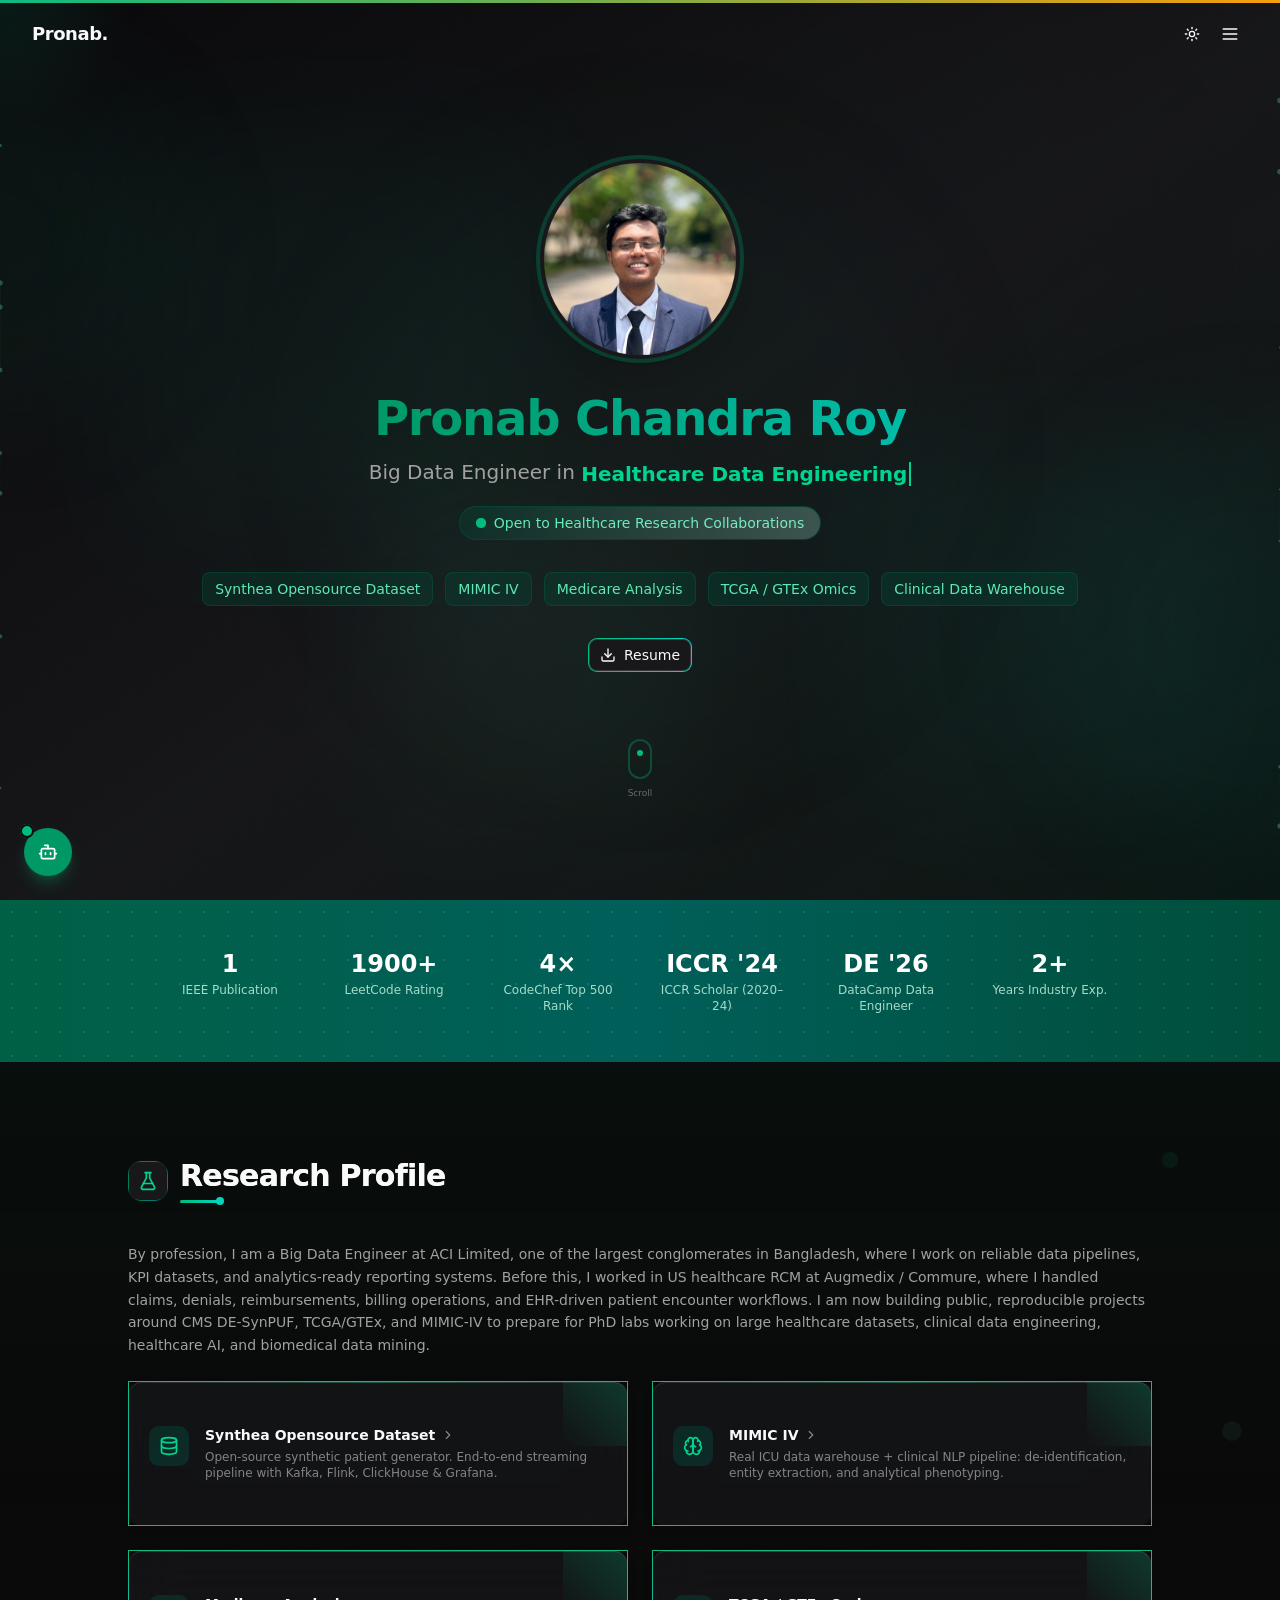
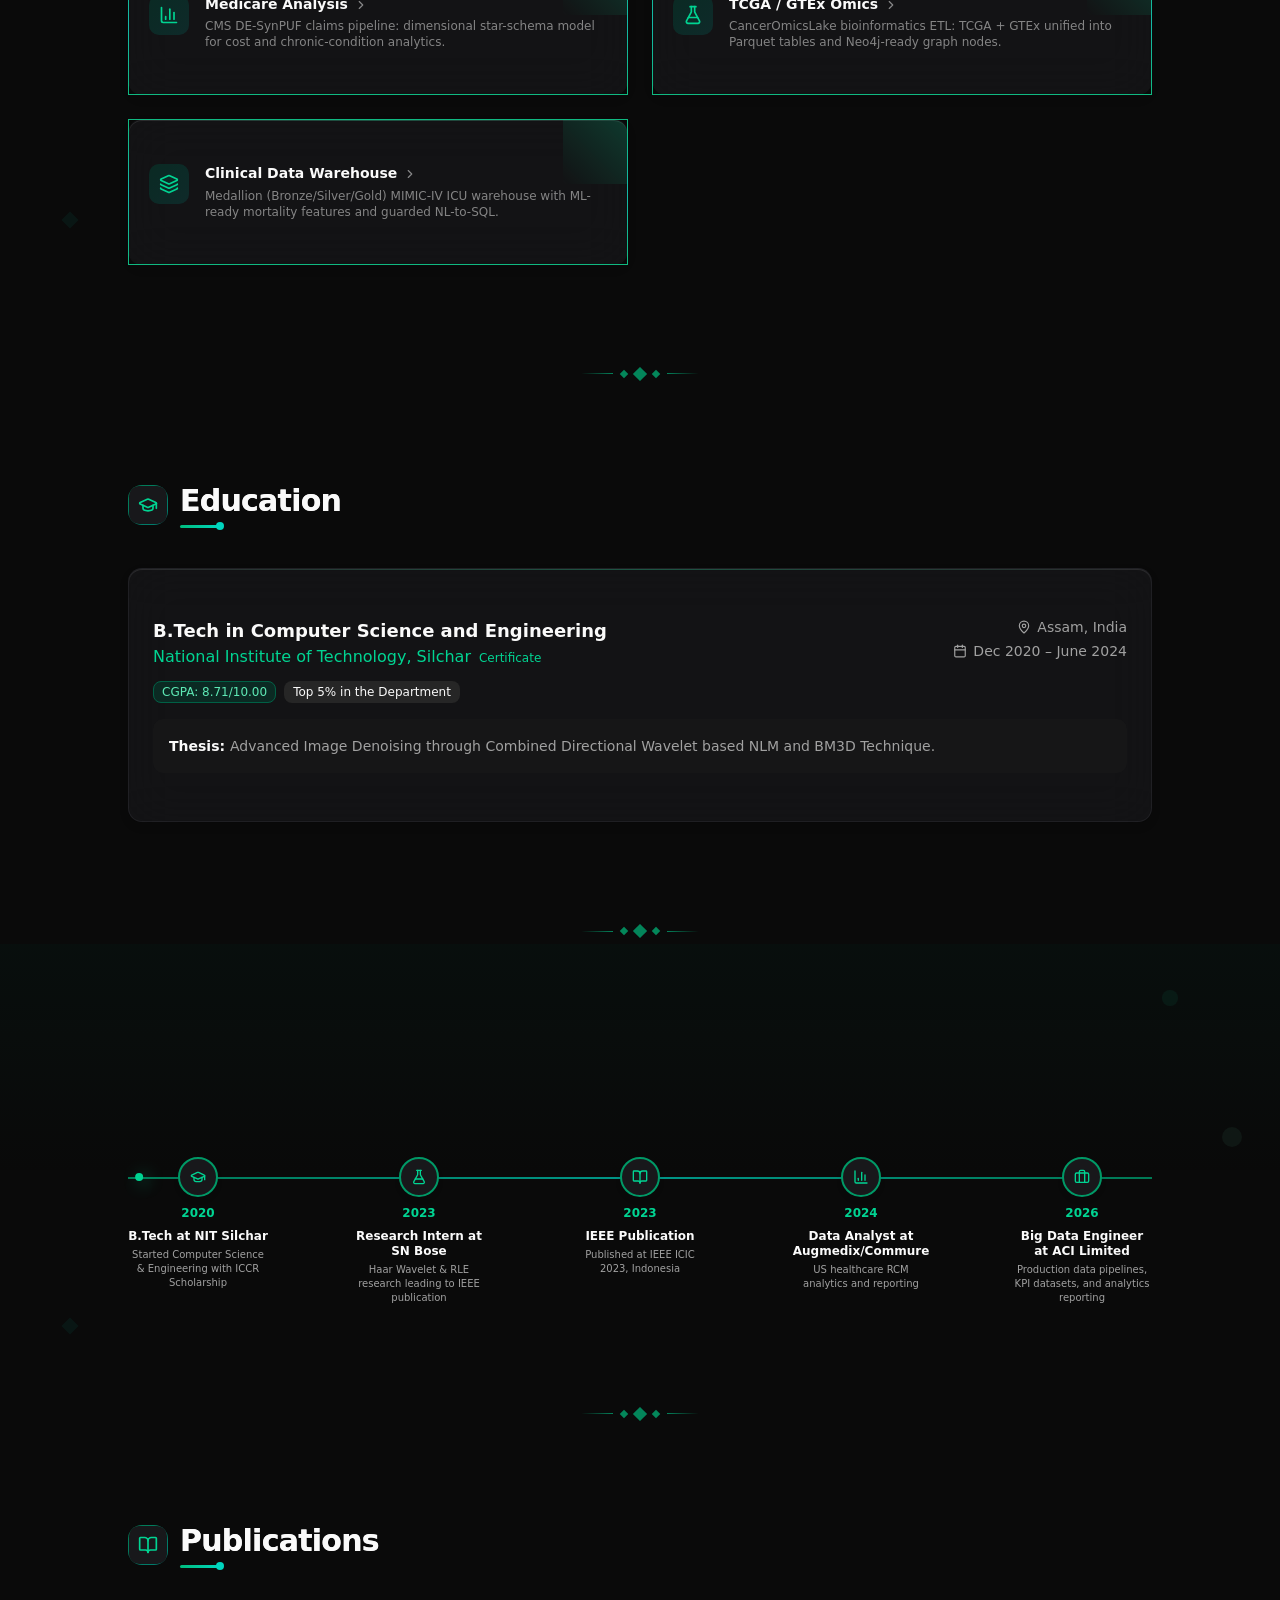
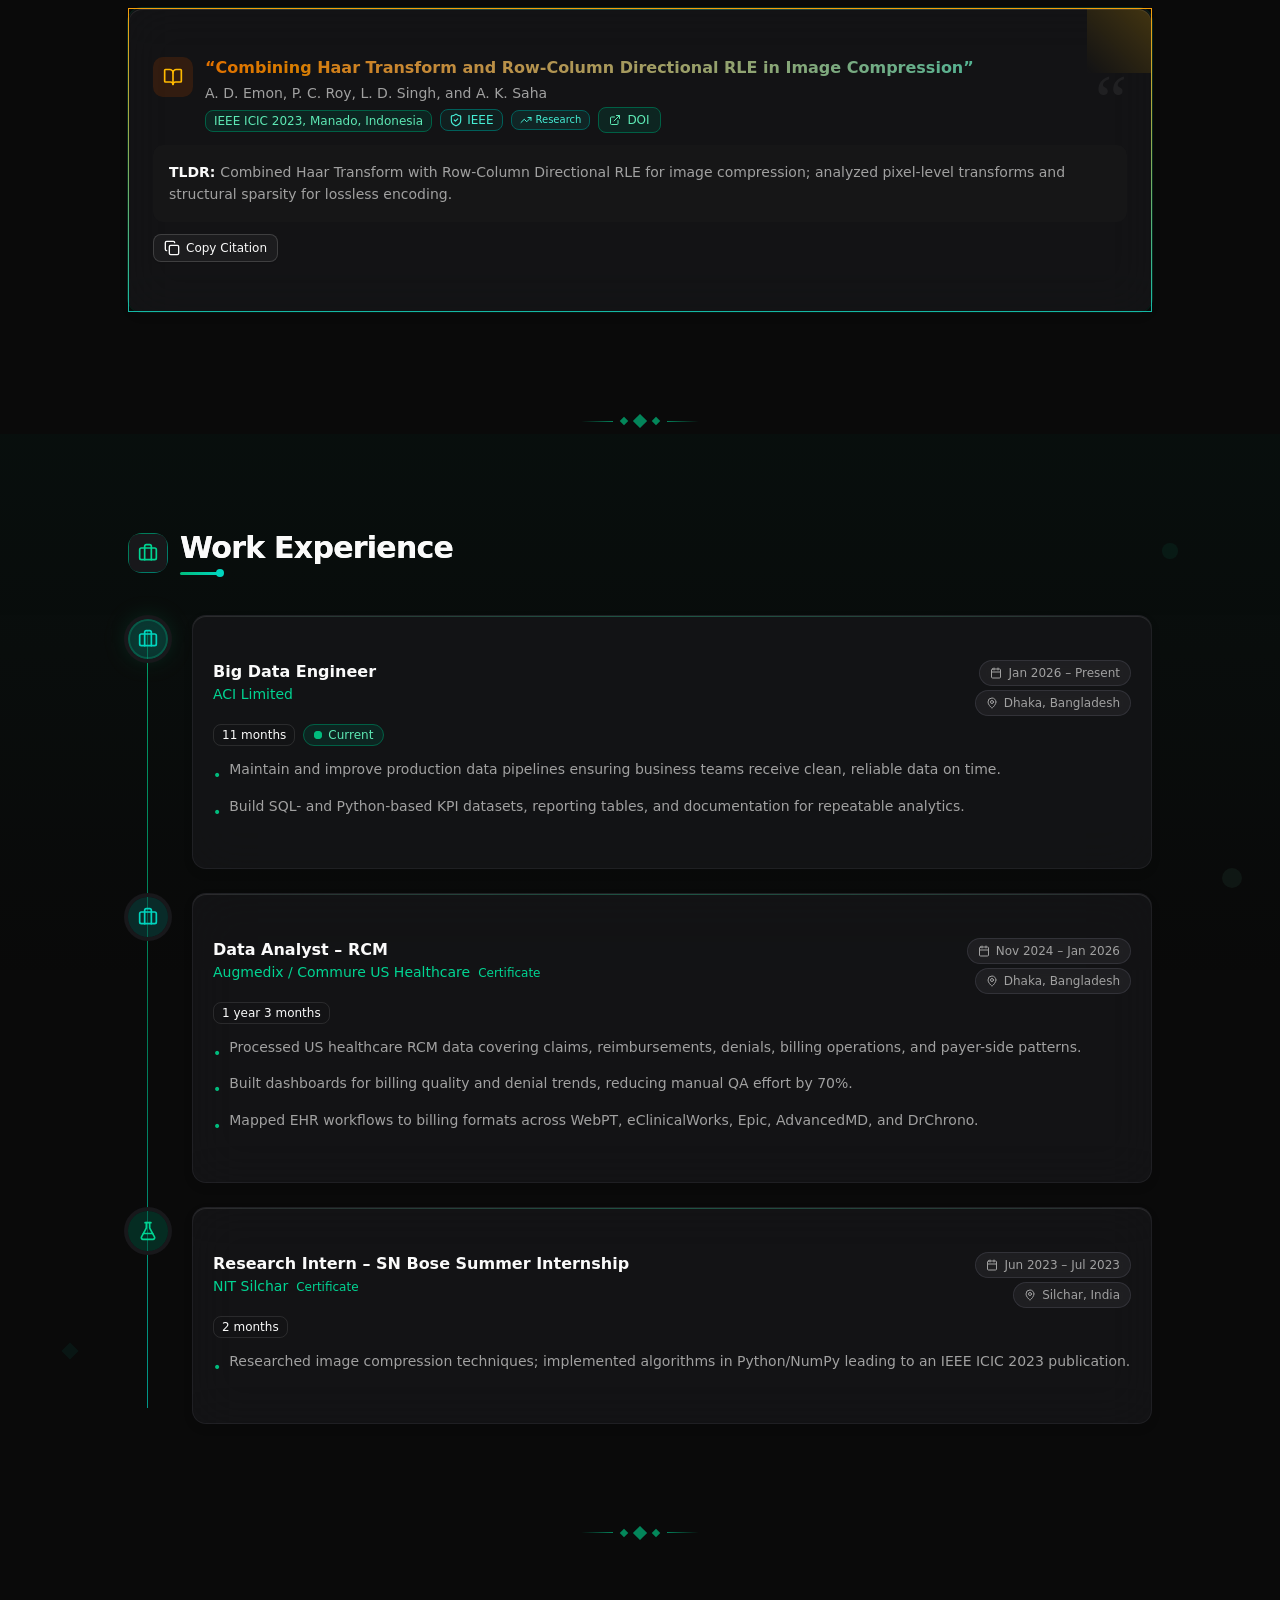
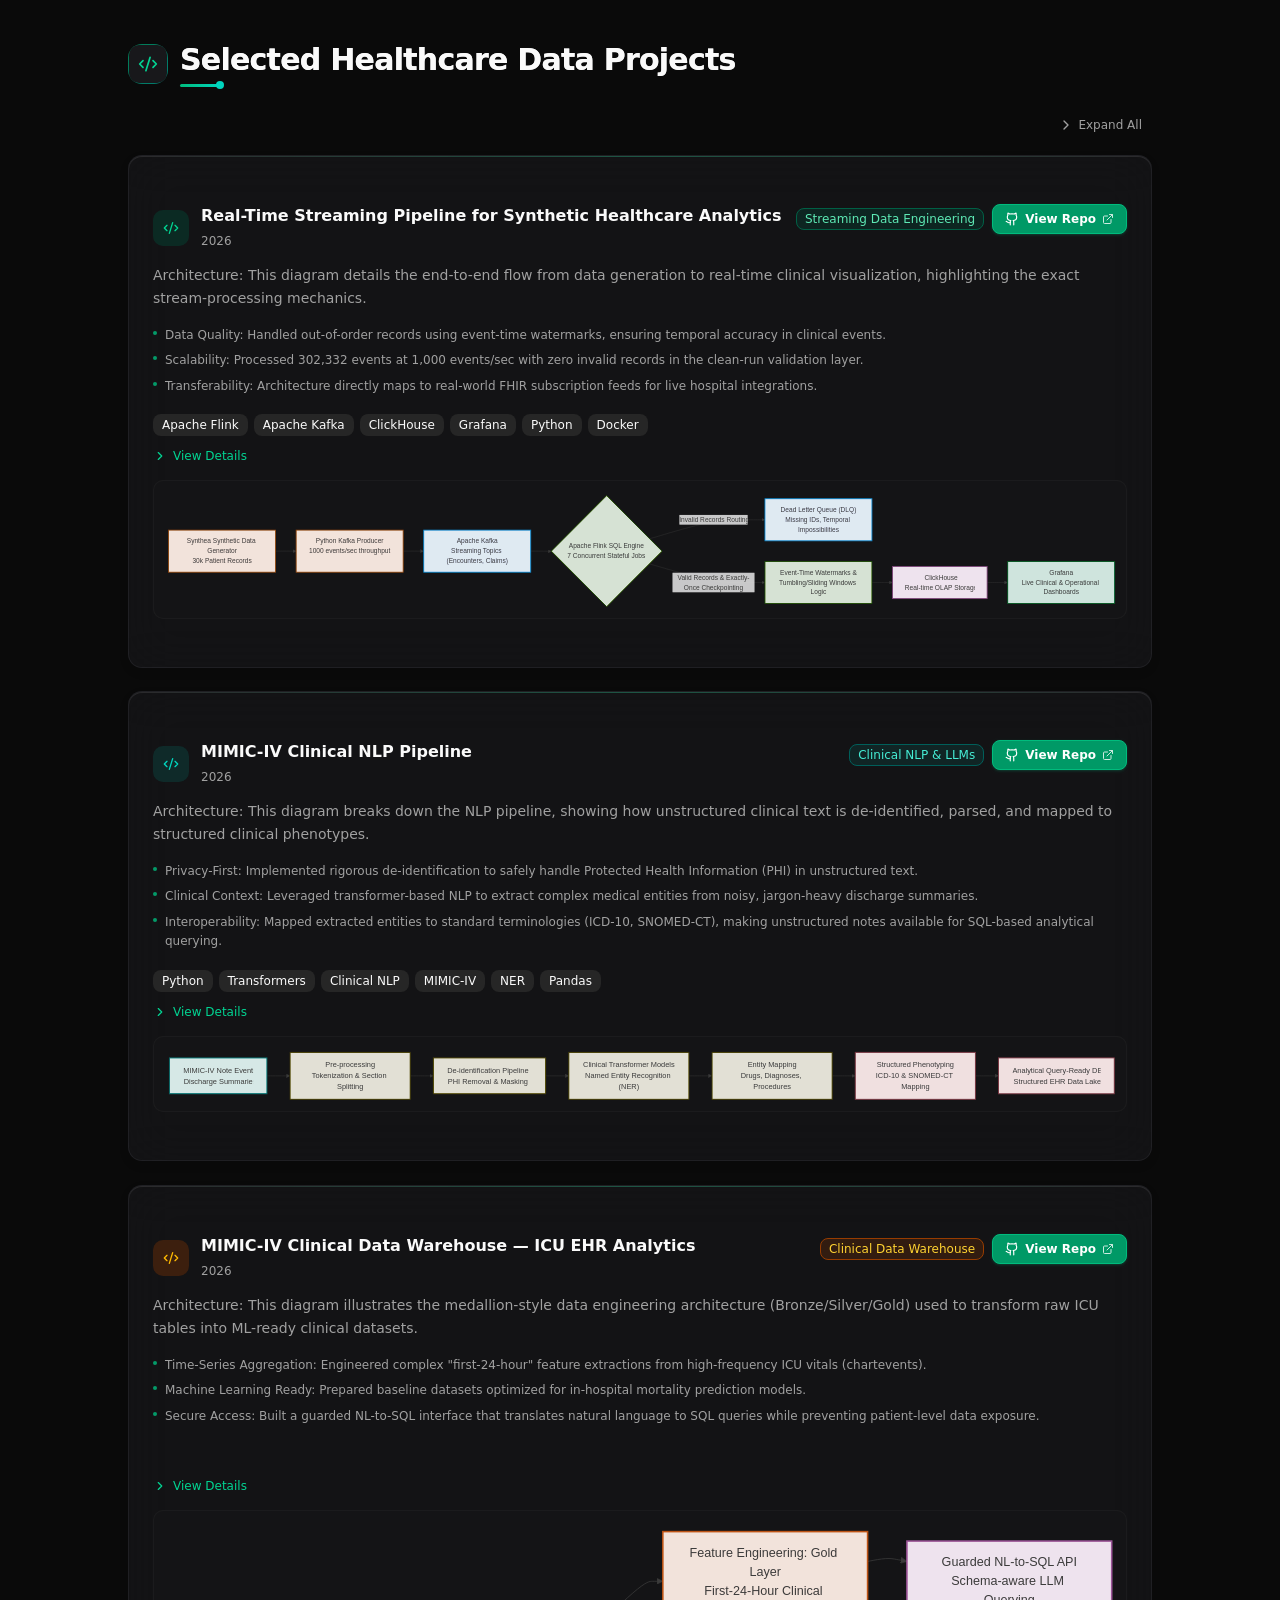
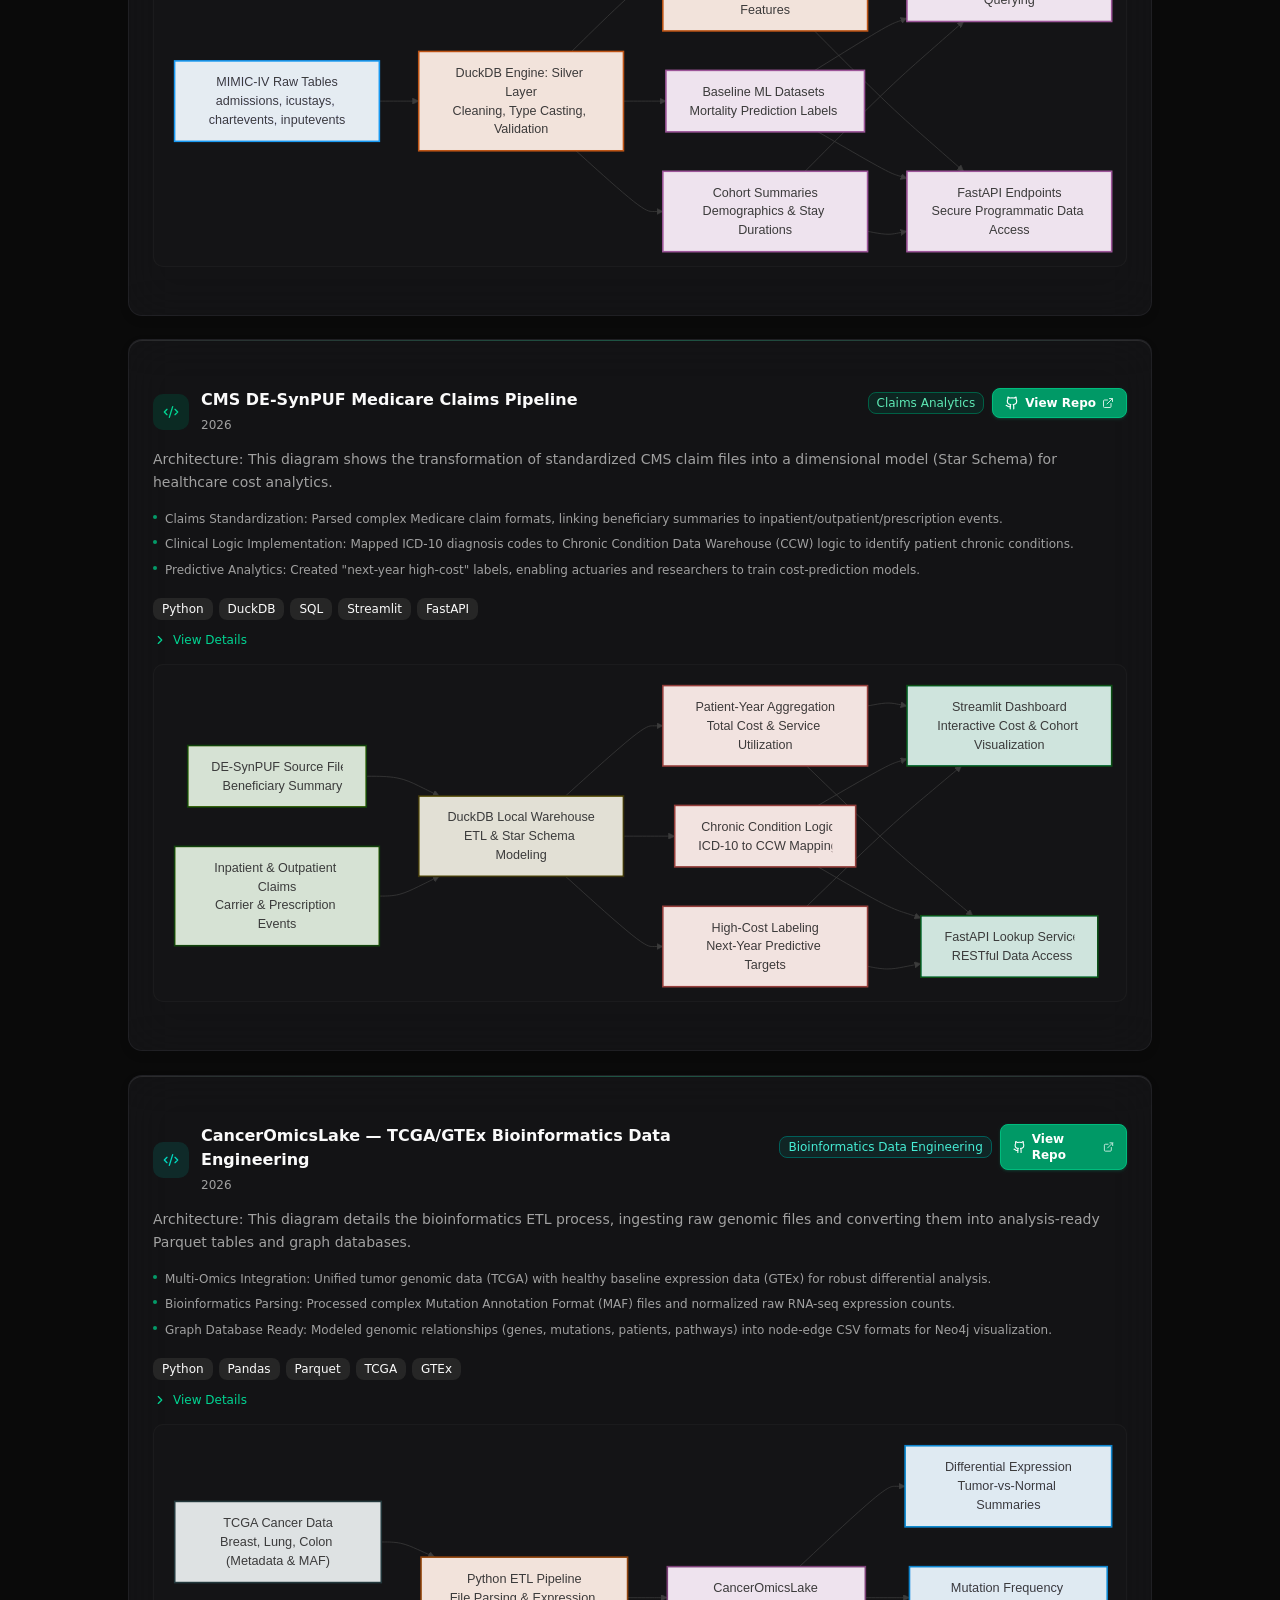
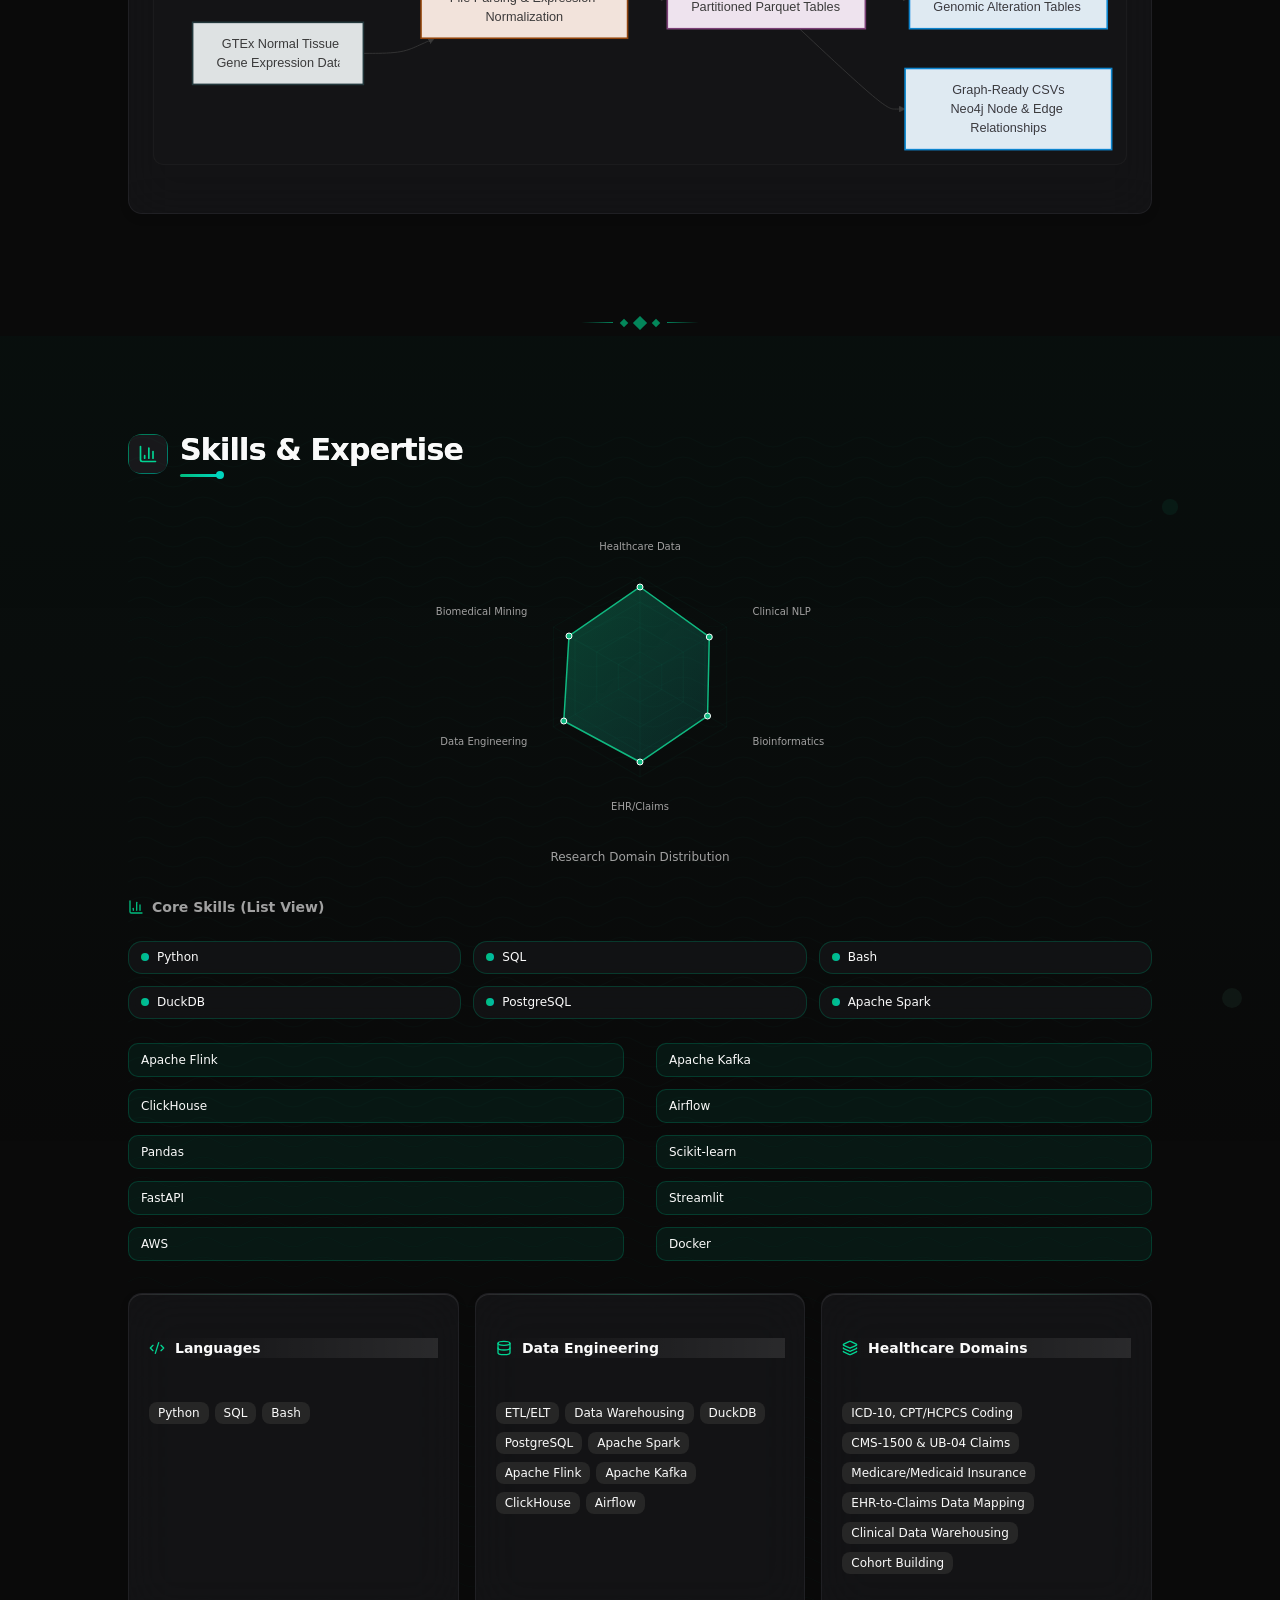
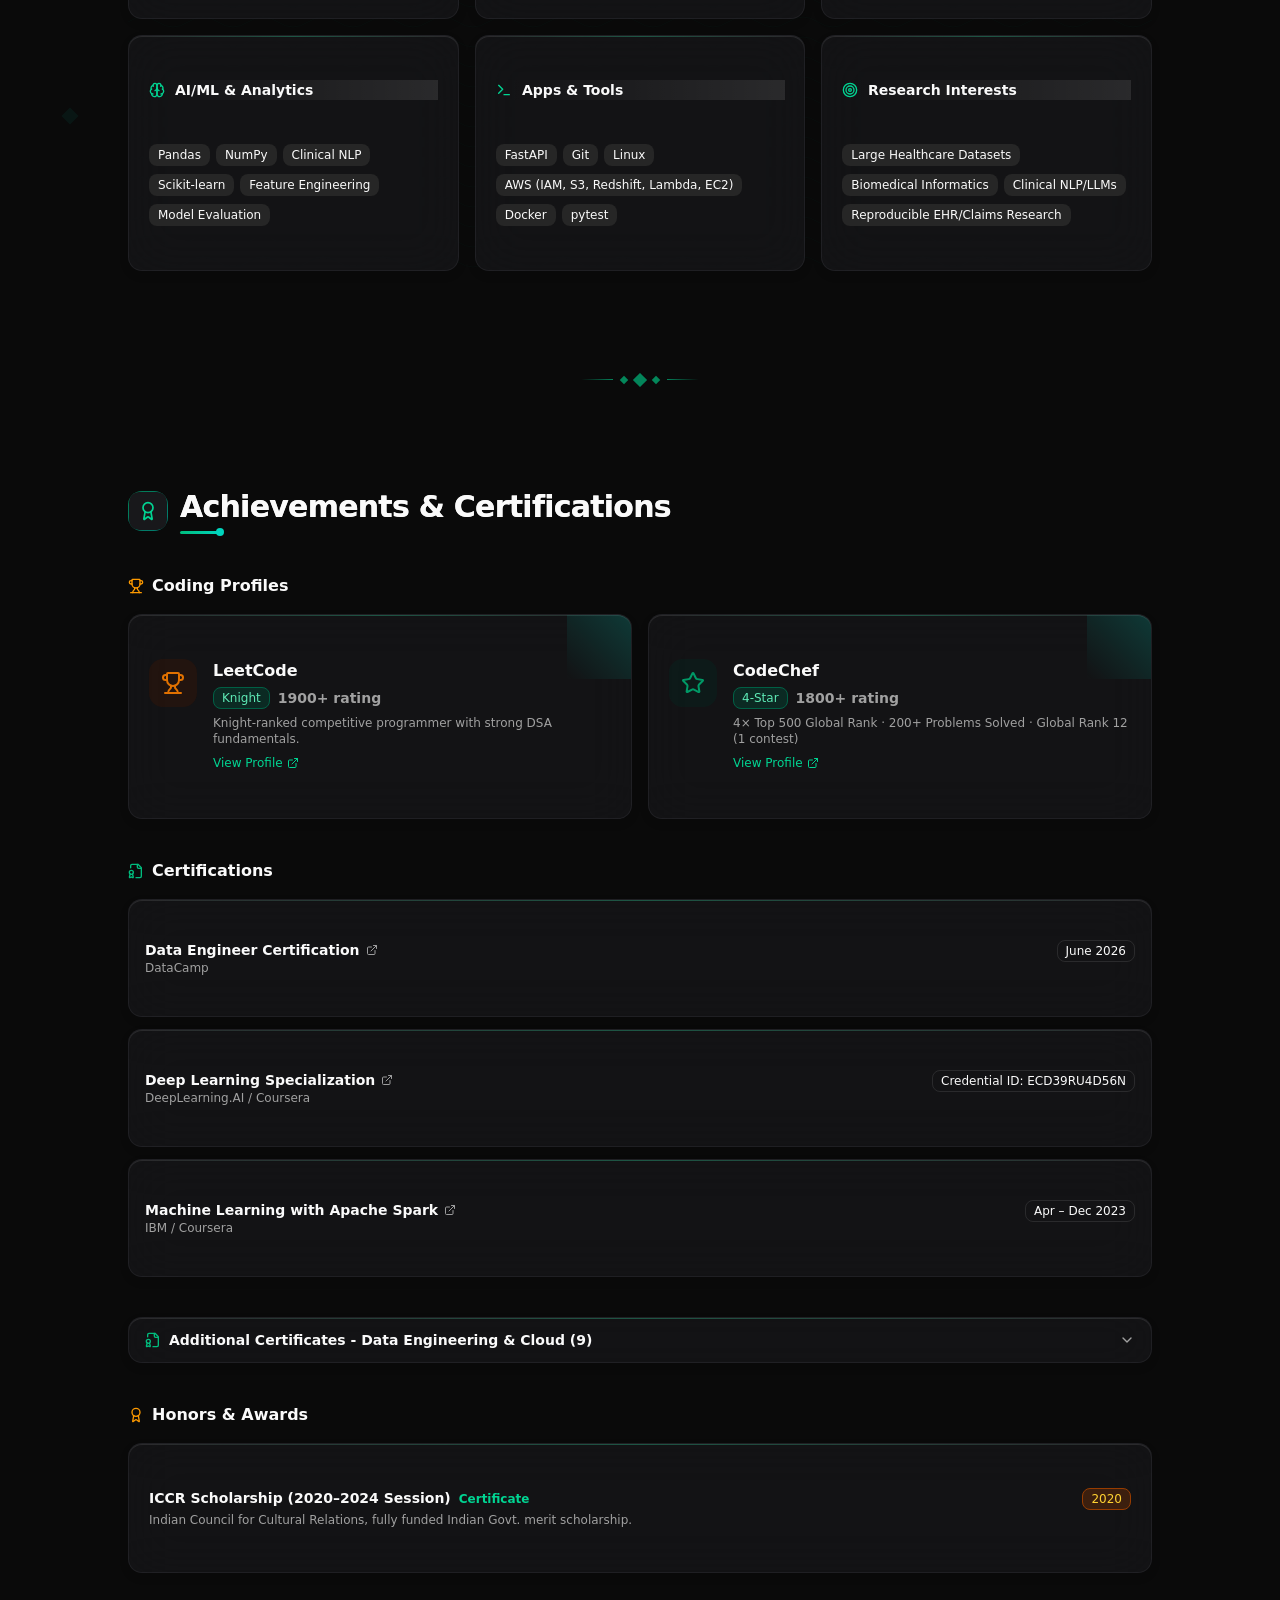
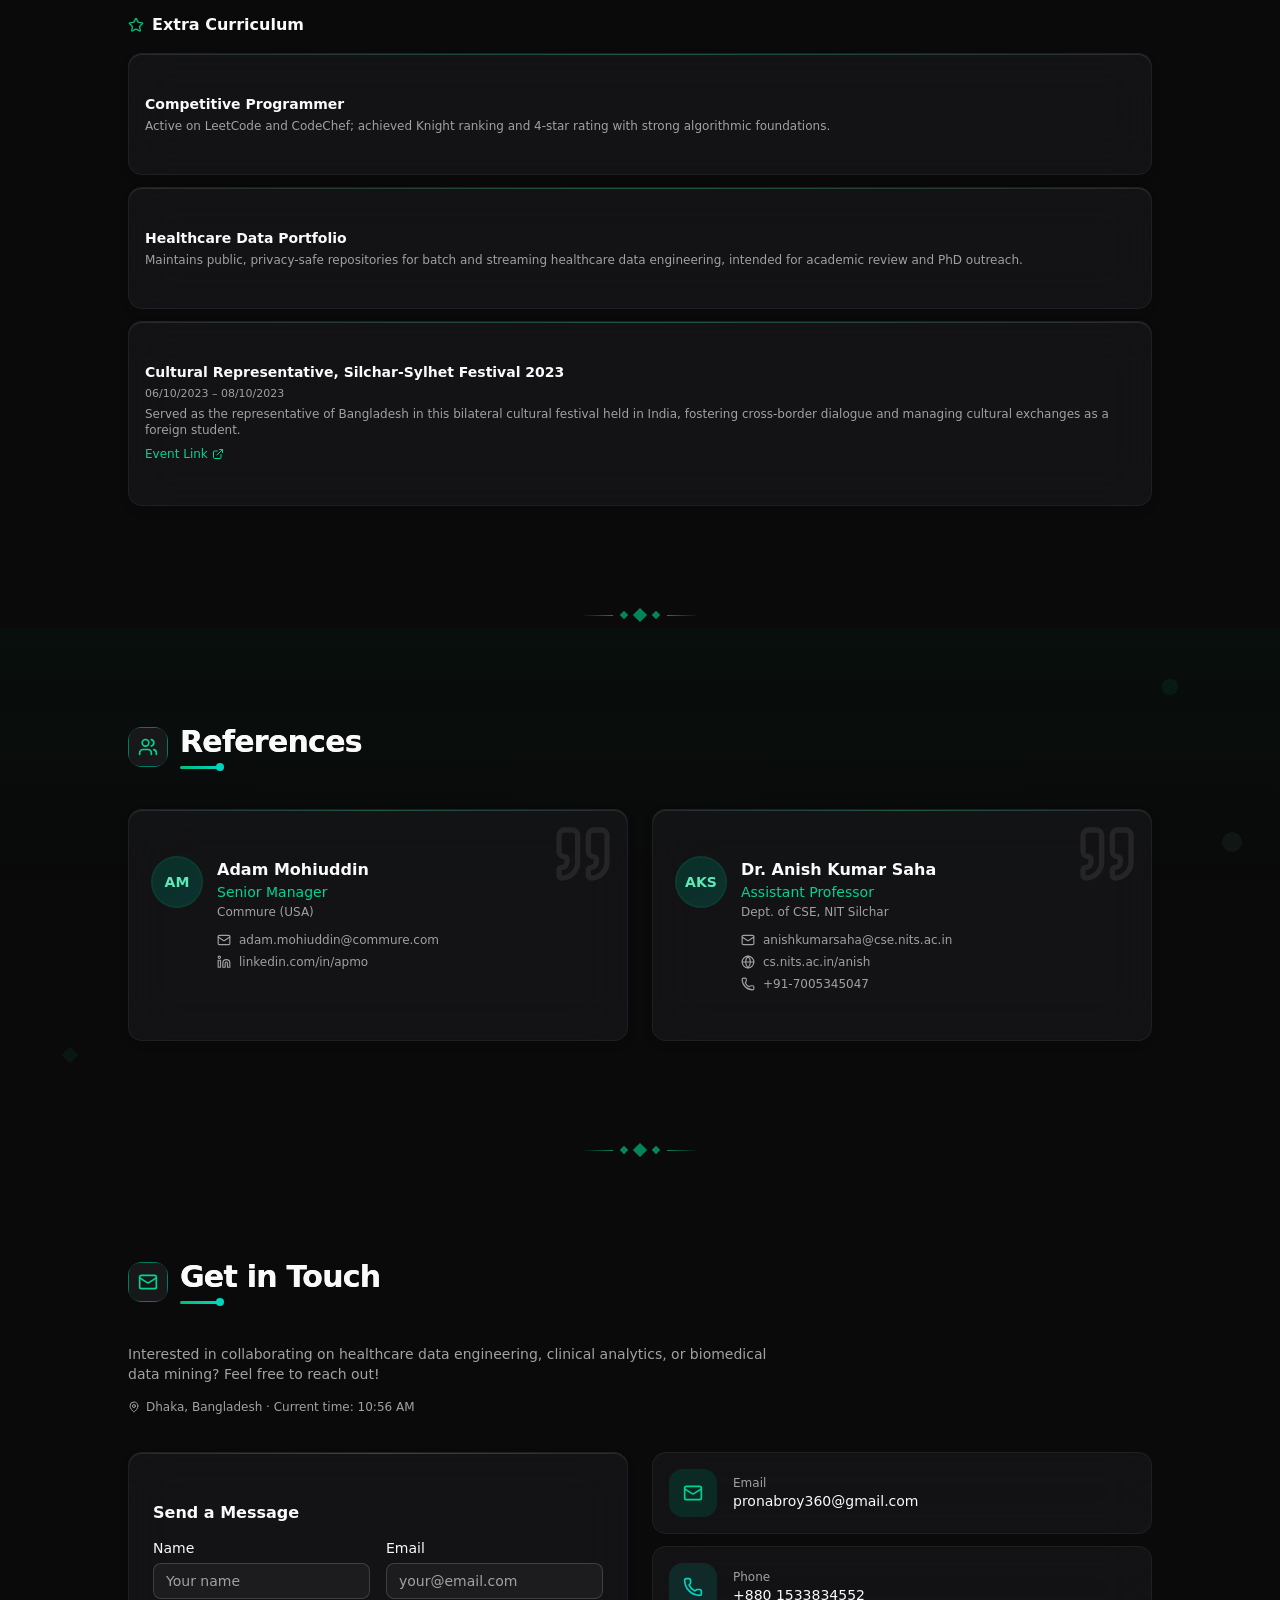
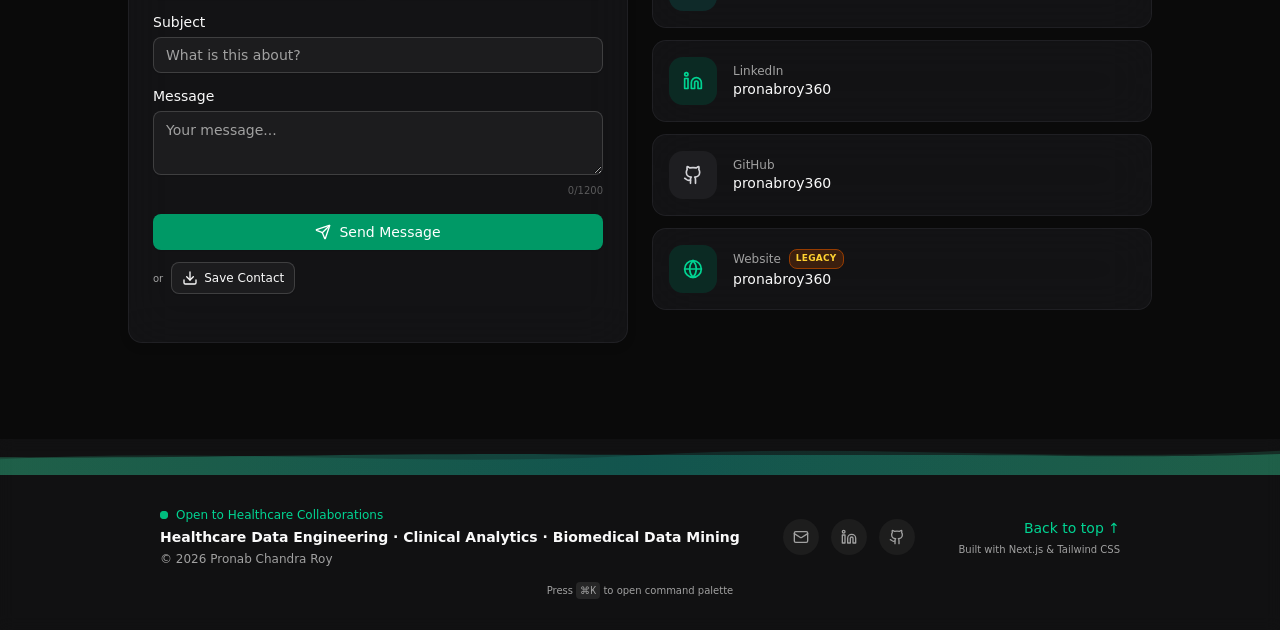
==== commit 96e2a4a1: "Deploy updated portfolio with Appwrite backend and performance fixes" ====
--- a/index.html
+++ b/index.html
@@ -1,5 +1,5 @@
-<!DOCTYPE html><!--xvEbm7T7LJnGJHKSD4sKg--><html lang="en" class="scroll-smooth"><head><meta charSet="utf-8"/><meta name="viewport" content="width=device-width, initial-scale=1"/><link rel="preload" href="/_next/static/media/797e433ab948586e-s.p.29207c2f.woff2" as="font" crossorigin="" type="font/woff2"/><link rel="preload" href="/_next/static/media/caa3a2e1cccd8315-s.p.3b6cae6d.woff2" as="font" crossorigin="" type="font/woff2"/><link rel="preload" as="image" href="/favicon.png"/><link rel="preload" as="image" href="/profile.jpg"/><link rel="preload" as="image" href="/diagram_1.svg"/><link rel="preload" as="image" href="/diagram_2.svg"/><link rel="preload" as="image" href="/diagram_3.svg"/><link rel="preload" as="image" href="/diagram_4.svg"/><link rel="preload" as="image" href="/diagram_5.svg"/><link rel="stylesheet" href="/_next/static/chunks/34d933785a17edf3.css" data-precedence="next"/><link rel="stylesheet" href="/_next/static/chunks/0f6ebcb4fb131372.css" data-precedence="next"/><link rel="preload" as="script" fetchPriority="low" href="/_next/static/chunks/58c60a5fa6b544da.js"/><script src="/_next/static/chunks/771dedee3f5e1621.js" async=""></script><script src="/_next/static/chunks/e461e3027eb348df.js" async=""></script><script src="/_next/static/chunks/turbopack-b702dda9a075337d.js" async=""></script><script src="/_next/static/chunks/d561107c18f79517.js" async=""></script><script src="/_next/static/chunks/2593b56aaa36033b.js" async=""></script><script src="/_next/static/chunks/2f236954d6a65e12.js" async=""></script><script src="/_next/static/chunks/b60f9c52935b1cef.js" async=""></script><meta name="next-size-adjust" content=""/><title>Pronab Chandra Roy — Research Portfolio</title><meta name="description" content="Personal portfolio of Pronab Chandra Roy — healthcare data engineering, clinical analytics, and biomedical data mining."/><meta name="author" content="Pronab Chandra Roy"/><meta name="keywords" content="Pronab Chandra Roy,Research Portfolio,Healthcare Data Engineering,Clinical Data Warehousing,Biomedical Data Mining,MIMIC-IV,CMS DE-SynPUF,TCGA,GTEx,NIT Silchar"/><meta property="og:title" content="Pronab Chandra Roy — Research Portfolio"/><meta property="og:description" content="Healthcare data engineering, clinical analytics, and biomedical data mining"/><meta property="og:type" content="website"/><meta name="twitter:card" content="summary"/><meta name="twitter:title" content="Pronab Chandra Roy — Research Portfolio"/><meta name="twitter:description" content="Healthcare data engineering, clinical analytics, and biomedical data mining"/><link rel="icon" href="/favicon.png"/><script src="/_next/static/chunks/a6dad97d9634a72d.js" noModule=""></script></head><body class="geist_a71539c9-module__T19VSG__variable geist_mono_8d43a2aa-module__8Li5zG__variable antialiased bg-background text-foreground"><div hidden=""><!--$--><!--/$--></div><script>((a,b,c,d,e,f,g,h)=>{let i=document.documentElement,j=["light","dark"];function k(b){var c;(Array.isArray(a)?a:[a]).forEach(a=>{let c="class"===a,d=c&&f?e.map(a=>f[a]||a):e;c?(i.classList.remove(...d),i.classList.add(f&&f[b]?f[b]:b)):i.setAttribute(a,b)}),c=b,h&&j.includes(c)&&(i.style.colorScheme=c)}if(d)k(d);else try{let a=localStorage.getItem(b)||c,d=g&&"system"===a?window.matchMedia("(prefers-color-scheme: dark)").matches?"dark":"light":a;k(d)}catch(a){}})("class","theme","dark",null,["light","dark"],null,true,true)</script><div class="min-h-screen flex flex-col"><div class="fixed inset-0 z-[100] bg-white dark:bg-zinc-950 flex items-center justify-center" style="opacity:1"><div class="flex flex-col items-center gap-3" style="opacity:0;transform:scale(0.8)"><img src="/favicon.png" alt="Pronab Chandra Roy" class="w-12 h-12 rounded-xl object-cover"/><div class="flex gap-1"><span class="w-2 h-2 rounded-full bg-emerald-500 animate-bounce" style="animation-delay:0ms"></span><span class="w-2 h-2 rounded-full bg-teal-500 animate-bounce" style="animation-delay:150ms"></span><span class="w-2 h-2 rounded-full bg-emerald-400 animate-bounce" style="animation-delay:300ms"></span></div></div></div><div class="fixed inset-0 -z-50 pointer-events-none transition-all duration-700" style="background:radial-gradient(ellipse at 50% 30%, rgba(16,185,129,0.03) 0%, transparent 70%)"></div><div class="fixed top-0 left-0 right-0 z-[60] h-0.5 bg-transparent"><div class="h-full bg-gradient-to-r from-emerald-500 to-teal-500 transition-all duration-150 ease-out" style="width:0%"></div></div><header class="fixed top-0.5 left-0 right-0 z-50 transition-all duration-300 bg-transparent" style="transform:translateY(-100px)"><div class="w-full px-4 sm:px-6 lg:px-8"><div class="flex items-center justify-between h-16"><button class="text-lg font-bold tracking-tight hover:text-emerald-600 dark:hover:text-emerald-400 transition-colors">Pronab.</button><nav class="hidden md:flex items-center gap-1"><button class="p-2 rounded-lg hover:bg-accent transition-colors" aria-label="Toggle theme"><svg xmlns="http://www.w3.org/2000/svg" width="24" height="24" viewBox="0 0 24 24" fill="none" stroke="currentColor" stroke-width="2" stroke-linecap="round" stroke-linejoin="round" class="lucide lucide-sun w-4 h-4" aria-hidden="true"><circle cx="12" cy="12" r="4"></circle><path d="M12 2v2"></path><path d="M12 20v2"></path><path d="m4.93 4.93 1.41 1.41"></path><path d="m17.66 17.66 1.41 1.41"></path><path d="M2 12h2"></path><path d="M20 12h2"></path><path d="m6.34 17.66-1.41 1.41"></path><path d="m19.07 4.93-1.41 1.41"></path></svg></button><button class="p-2 rounded-lg hover:bg-accent transition-colors" aria-label="Open navigation menu"><svg xmlns="http://www.w3.org/2000/svg" width="24" height="24" viewBox="0 0 24 24" fill="none" stroke="currentColor" stroke-width="2" stroke-linecap="round" stroke-linejoin="round" class="lucide lucide-menu w-5 h-5" aria-hidden="true"><path d="M4 12h16"></path><path d="M4 18h16"></path><path d="M4 6h16"></path></svg></button></nav><div class="md:hidden flex items-center gap-1"><button class="p-2 rounded-lg hover:bg-accent transition-colors" aria-label="Toggle theme"><svg xmlns="http://www.w3.org/2000/svg" width="24" height="24" viewBox="0 0 24 24" fill="none" stroke="currentColor" stroke-width="2" stroke-linecap="round" stroke-linejoin="round" class="lucide lucide-sun w-4 h-4" aria-hidden="true"><circle cx="12" cy="12" r="4"></circle><path d="M12 2v2"></path><path d="M12 20v2"></path><path d="m4.93 4.93 1.41 1.41"></path><path d="m17.66 17.66 1.41 1.41"></path><path d="M2 12h2"></path><path d="M20 12h2"></path><path d="m6.34 17.66-1.41 1.41"></path><path d="m19.07 4.93-1.41 1.41"></path></svg></button><button class="p-2 rounded-lg hover:bg-accent transition-colors" aria-label="Open navigation menu"><svg xmlns="http://www.w3.org/2000/svg" width="24" height="24" viewBox="0 0 24 24" fill="none" stroke="currentColor" stroke-width="2" stroke-linecap="round" stroke-linejoin="round" class="lucide lucide-menu w-5 h-5" aria-hidden="true"><path d="M4 12h16"></path><path d="M4 18h16"></path><path d="M4 6h16"></path></svg></button></div></div></div></header><div class="fixed left-4 top-1/2 -translate-y-1/2 z-40 hidden lg:flex flex-col gap-4" style="opacity:0;transform:translateX(-60px)"><a href="mailto:pronabroy360@gmail.com" class="w-10 h-10 rounded-full bg-white/80 dark:bg-zinc-800/80 backdrop-blur-sm border border-border/60 flex items-center justify-center text-muted-foreground hover:text-emerald-600 dark:hover:text-emerald-400 hover:border-emerald-300 dark:hover:border-emerald-700 shadow-sm transition-all" aria-label="Email"><svg xmlns="http://www.w3.org/2000/svg" width="24" height="24" viewBox="0 0 24 24" fill="none" stroke="currentColor" stroke-width="2" stroke-linecap="round" stroke-linejoin="round" class="lucide lucide-mail w-4 h-4" aria-hidden="true"><path d="m22 7-8.991 5.727a2 2 0 0 1-2.009 0L2 7"></path><rect x="2" y="4" width="20" height="16" rx="2"></rect></svg></a><a href="https://linkedin.com/in/pronabroy360" target="_blank" rel="noopener noreferrer" class="w-10 h-10 rounded-full bg-white/80 dark:bg-zinc-800/80 backdrop-blur-sm border border-border/60 flex items-center justify-center text-muted-foreground hover:text-emerald-600 dark:hover:text-emerald-400 hover:border-emerald-300 dark:hover:border-emerald-700 shadow-sm transition-all" aria-label="LinkedIn"><svg xmlns="http://www.w3.org/2000/svg" width="24" height="24" viewBox="0 0 24 24" fill="none" stroke="currentColor" stroke-width="2" stroke-linecap="round" stroke-linejoin="round" class="lucide lucide-linkedin w-4 h-4" aria-hidden="true"><path d="M16 8a6 6 0 0 1 6 6v7h-4v-7a2 2 0 0 0-2-2 2 2 0 0 0-2 2v7h-4v-7a6 6 0 0 1 6-6z"></path><rect width="4" height="12" x="2" y="9"></rect><circle cx="4" cy="4" r="2"></circle></svg></a><a href="https://github.com/pronabroy360" target="_blank" rel="noopener noreferrer" class="w-10 h-10 rounded-full bg-white/80 dark:bg-zinc-800/80 backdrop-blur-sm border border-border/60 flex items-center justify-center text-muted-foreground hover:text-emerald-600 dark:hover:text-emerald-400 hover:border-emerald-300 dark:hover:border-emerald-700 shadow-sm transition-all" aria-label="GitHub"><svg xmlns="http://www.w3.org/2000/svg" width="24" height="24" viewBox="0 0 24 24" fill="none" stroke="currentColor" stroke-width="2" stroke-linecap="round" stroke-linejoin="round" class="lucide lucide-github w-4 h-4" aria-hidden="true"><path d="M15 22v-4a4.8 4.8 0 0 0-1-3.5c3 0 6-2 6-5.5.08-1.25-.27-2.48-1-3.5.28-1.15.28-2.35 0-3.5 0 0-1 0-3 1.5-2.64-.5-5.36-.5-8 0C6 2 5 2 5 2c-.3 1.15-.3 2.35 0 3.5A5.403 5.403 0 0 0 4 9c0 3.5 3 5.5 6 5.5-.39.49-.68 1.05-.85 1.65-.17.6-.22 1.23-.15 1.85v4"></path><path d="M9 18c-4.51 2-5-2-7-2"></path></svg></a></div><section id="hero" class="relative min-h-screen flex items-center justify-center overflow-hidden pt-16"><div class="absolute inset-0 -z-10"><div class="absolute inset-0 animate-[aurora_15s_ease_infinite]" style="background-size:400% 400%;background-image:radial-gradient(at 20% 30%, rgba(16,185,129,0.15) 0%, transparent 50%),
+<!DOCTYPE html><!--L_qxCABj5_4M2WVbu6PhH--><html lang="en" class="scroll-smooth"><head><meta charSet="utf-8"/><meta name="viewport" content="width=device-width, initial-scale=1"/><link rel="preload" href="/_next/static/media/797e433ab948586e-s.p.29207c2f.woff2" as="font" crossorigin="" type="font/woff2"/><link rel="preload" href="/_next/static/media/caa3a2e1cccd8315-s.p.3b6cae6d.woff2" as="font" crossorigin="" type="font/woff2"/><link rel="preload" as="image" href="/favicon.png"/><link rel="preload" as="image" href="/profile.jpg"/><link rel="preload" as="image" href="/diagram_1.svg"/><link rel="preload" as="image" href="/diagram_2.svg"/><link rel="preload" as="image" href="/diagram_3.svg"/><link rel="preload" as="image" href="/diagram_4.svg"/><link rel="preload" as="image" href="/diagram_5.svg"/><link rel="stylesheet" href="/_next/static/chunks/34d933785a17edf3.css" data-precedence="next"/><link rel="stylesheet" href="/_next/static/chunks/db6b909b5af16987.css" data-precedence="next"/><link rel="preload" as="script" fetchPriority="low" href="/_next/static/chunks/58c60a5fa6b544da.js"/><script src="/_next/static/chunks/771dedee3f5e1621.js" async=""></script><script src="/_next/static/chunks/e461e3027eb348df.js" async=""></script><script src="/_next/static/chunks/turbopack-b702dda9a075337d.js" async=""></script><script src="/_next/static/chunks/d561107c18f79517.js" async=""></script><script src="/_next/static/chunks/2593b56aaa36033b.js" async=""></script><script src="/_next/static/chunks/2f236954d6a65e12.js" async=""></script><script src="/_next/static/chunks/cfb2251decdb15d0.js" async=""></script><meta name="next-size-adjust" content=""/><title>Pronab Chandra Roy — Research Portfolio</title><meta name="description" content="Personal portfolio of Pronab Chandra Roy — healthcare data engineering, clinical analytics, and biomedical data mining."/><meta name="author" content="Pronab Chandra Roy"/><meta name="keywords" content="Pronab Chandra Roy,Research Portfolio,Healthcare Data Engineering,Clinical Data Warehousing,Biomedical Data Mining,MIMIC-IV,CMS DE-SynPUF,TCGA,GTEx,NIT Silchar"/><meta property="og:title" content="Pronab Chandra Roy — Research Portfolio"/><meta property="og:description" content="Healthcare data engineering, clinical analytics, and biomedical data mining"/><meta property="og:type" content="website"/><meta name="twitter:card" content="summary"/><meta name="twitter:title" content="Pronab Chandra Roy — Research Portfolio"/><meta name="twitter:description" content="Healthcare data engineering, clinical analytics, and biomedical data mining"/><link rel="icon" href="/favicon.png"/><script src="/_next/static/chunks/a6dad97d9634a72d.js" noModule=""></script></head><body class="geist_a71539c9-module__T19VSG__variable geist_mono_8d43a2aa-module__8Li5zG__variable antialiased bg-background text-foreground"><div hidden=""><!--$--><!--/$--></div><script>((a,b,c,d,e,f,g,h)=>{let i=document.documentElement,j=["light","dark"];function k(b){var c;(Array.isArray(a)?a:[a]).forEach(a=>{let c="class"===a,d=c&&f?e.map(a=>f[a]||a):e;c?(i.classList.remove(...d),i.classList.add(f&&f[b]?f[b]:b)):i.setAttribute(a,b)}),c=b,h&&j.includes(c)&&(i.style.colorScheme=c)}if(d)k(d);else try{let a=localStorage.getItem(b)||c,d=g&&"system"===a?window.matchMedia("(prefers-color-scheme: dark)").matches?"dark":"light":a;k(d)}catch(a){}})("class","theme","dark",null,["light","dark"],null,true,true)</script><div class="min-h-screen flex flex-col"><div class="fixed inset-0 z-[100] bg-white dark:bg-zinc-950 flex items-center justify-center" style="opacity:1"><div class="flex flex-col items-center gap-3" style="opacity:0;transform:scale(0.8)"><img src="/favicon.png" alt="Pronab Chandra Roy" class="w-12 h-12 rounded-xl object-cover"/><div class="flex gap-1"><span class="w-2 h-2 rounded-full bg-emerald-500 animate-bounce" style="animation-delay:0ms"></span><span class="w-2 h-2 rounded-full bg-teal-500 animate-bounce" style="animation-delay:150ms"></span><span class="w-2 h-2 rounded-full bg-emerald-400 animate-bounce" style="animation-delay:300ms"></span></div></div></div><div class="fixed inset-0 -z-50 pointer-events-none transition-all duration-700" style="background:radial-gradient(ellipse at 50% 30%, rgba(16,185,129,0.03) 0%, transparent 70%)"></div><div class="fixed top-0 left-0 right-0 z-[60] h-0.5 bg-transparent"><div class="h-full bg-gradient-to-r from-emerald-500 to-teal-500 transition-all duration-150 ease-out" style="width:0%"></div></div><header class="fixed top-0.5 left-0 right-0 z-50 transition-all duration-300 bg-transparent" style="transform:translateY(-100px)"><div class="w-full px-4 sm:px-6 lg:px-8"><div class="flex items-center justify-between h-16"><button class="text-lg font-bold tracking-tight hover:text-emerald-600 dark:hover:text-emerald-400 transition-colors">Pronab.</button><nav class="hidden md:flex items-center gap-1"><button class="p-2 rounded-lg hover:bg-accent transition-colors" aria-label="Toggle theme"><svg xmlns="http://www.w3.org/2000/svg" width="24" height="24" viewBox="0 0 24 24" fill="none" stroke="currentColor" stroke-width="2" stroke-linecap="round" stroke-linejoin="round" class="lucide lucide-sun w-4 h-4" aria-hidden="true"><circle cx="12" cy="12" r="4"></circle><path d="M12 2v2"></path><path d="M12 20v2"></path><path d="m4.93 4.93 1.41 1.41"></path><path d="m17.66 17.66 1.41 1.41"></path><path d="M2 12h2"></path><path d="M20 12h2"></path><path d="m6.34 17.66-1.41 1.41"></path><path d="m19.07 4.93-1.41 1.41"></path></svg></button><button class="p-2 rounded-lg hover:bg-accent transition-colors" aria-label="Open navigation menu"><svg xmlns="http://www.w3.org/2000/svg" width="24" height="24" viewBox="0 0 24 24" fill="none" stroke="currentColor" stroke-width="2" stroke-linecap="round" stroke-linejoin="round" class="lucide lucide-menu w-5 h-5" aria-hidden="true"><path d="M4 12h16"></path><path d="M4 18h16"></path><path d="M4 6h16"></path></svg></button></nav><div class="md:hidden flex items-center gap-1"><button class="p-2 rounded-lg hover:bg-accent transition-colors" aria-label="Toggle theme"><svg xmlns="http://www.w3.org/2000/svg" width="24" height="24" viewBox="0 0 24 24" fill="none" stroke="currentColor" stroke-width="2" stroke-linecap="round" stroke-linejoin="round" class="lucide lucide-sun w-4 h-4" aria-hidden="true"><circle cx="12" cy="12" r="4"></circle><path d="M12 2v2"></path><path d="M12 20v2"></path><path d="m4.93 4.93 1.41 1.41"></path><path d="m17.66 17.66 1.41 1.41"></path><path d="M2 12h2"></path><path d="M20 12h2"></path><path d="m6.34 17.66-1.41 1.41"></path><path d="m19.07 4.93-1.41 1.41"></path></svg></button><button class="p-2 rounded-lg hover:bg-accent transition-colors" aria-label="Open navigation menu"><svg xmlns="http://www.w3.org/2000/svg" width="24" height="24" viewBox="0 0 24 24" fill="none" stroke="currentColor" stroke-width="2" stroke-linecap="round" stroke-linejoin="round" class="lucide lucide-menu w-5 h-5" aria-hidden="true"><path d="M4 12h16"></path><path d="M4 18h16"></path><path d="M4 6h16"></path></svg></button></div></div></div></header><div class="fixed left-4 top-1/2 -translate-y-1/2 z-40 hidden lg:flex flex-col gap-4" style="opacity:0;transform:translateX(-60px)"><a href="mailto:pronabroy360@gmail.com" class="w-10 h-10 rounded-full bg-white/80 dark:bg-zinc-800/80 backdrop-blur-sm border border-border/60 flex items-center justify-center text-muted-foreground hover:text-emerald-600 dark:hover:text-emerald-400 hover:border-emerald-300 dark:hover:border-emerald-700 shadow-sm transition-all" aria-label="Email"><svg xmlns="http://www.w3.org/2000/svg" width="24" height="24" viewBox="0 0 24 24" fill="none" stroke="currentColor" stroke-width="2" stroke-linecap="round" stroke-linejoin="round" class="lucide lucide-mail w-4 h-4" aria-hidden="true"><path d="m22 7-8.991 5.727a2 2 0 0 1-2.009 0L2 7"></path><rect x="2" y="4" width="20" height="16" rx="2"></rect></svg></a><a href="https://linkedin.com/in/pronabroy360" target="_blank" rel="noopener noreferrer" class="w-10 h-10 rounded-full bg-white/80 dark:bg-zinc-800/80 backdrop-blur-sm border border-border/60 flex items-center justify-center text-muted-foreground hover:text-emerald-600 dark:hover:text-emerald-400 hover:border-emerald-300 dark:hover:border-emerald-700 shadow-sm transition-all" aria-label="LinkedIn"><svg xmlns="http://www.w3.org/2000/svg" width="24" height="24" viewBox="0 0 24 24" fill="none" stroke="currentColor" stroke-width="2" stroke-linecap="round" stroke-linejoin="round" class="lucide lucide-linkedin w-4 h-4" aria-hidden="true"><path d="M16 8a6 6 0 0 1 6 6v7h-4v-7a2 2 0 0 0-2-2 2 2 0 0 0-2 2v7h-4v-7a6 6 0 0 1 6-6z"></path><rect width="4" height="12" x="2" y="9"></rect><circle cx="4" cy="4" r="2"></circle></svg></a><a href="https://github.com/pronabroy360" target="_blank" rel="noopener noreferrer" class="w-10 h-10 rounded-full bg-white/80 dark:bg-zinc-800/80 backdrop-blur-sm border border-border/60 flex items-center justify-center text-muted-foreground hover:text-emerald-600 dark:hover:text-emerald-400 hover:border-emerald-300 dark:hover:border-emerald-700 shadow-sm transition-all" aria-label="GitHub"><svg xmlns="http://www.w3.org/2000/svg" width="24" height="24" viewBox="0 0 24 24" fill="none" stroke="currentColor" stroke-width="2" stroke-linecap="round" stroke-linejoin="round" class="lucide lucide-github w-4 h-4" aria-hidden="true"><path d="M15 22v-4a4.8 4.8 0 0 0-1-3.5c3 0 6-2 6-5.5.08-1.25-.27-2.48-1-3.5.28-1.15.28-2.35 0-3.5 0 0-1 0-3 1.5-2.64-.5-5.36-.5-8 0C6 2 5 2 5 2c-.3 1.15-.3 2.35 0 3.5A5.403 5.403 0 0 0 4 9c0 3.5 3 5.5 6 5.5-.39.49-.68 1.05-.85 1.65-.17.6-.22 1.23-.15 1.85v4"></path><path d="M9 18c-4.51 2-5-2-7-2"></path></svg></a></div><section id="hero" class="relative min-h-screen flex items-center justify-center overflow-hidden pt-16"><div class="absolute inset-0 -z-10"><div class="absolute inset-0 animate-[aurora_15s_ease_infinite]" style="background-size:400% 400%;background-image:radial-gradient(at 20% 30%, rgba(16,185,129,0.15) 0%, transparent 50%),
                 radial-gradient(at 80% 20%, rgba(20,184,166,0.12) 0%, transparent 50%),
                 radial-gradient(at 40% 80%, rgba(16,185,129,0.1) 0%, transparent 50%),
                 radial-gradient(at 70% 60%, rgba(20,184,166,0.08) 0%, transparent 50%),
-                linear-gradient(to bottom right, from-emerald-50, via-white, to-teal-50)"></div><div class="absolute inset-0 bg-gradient-to-br from-emerald-50/80 via-white/60 to-teal-50/80 dark:from-zinc-950/90 dark:via-zinc-900/80 dark:to-emerald-950/30"></div><div class="absolute top-20 -left-40 w-80 h-80 rounded-full bg-emerald-200/30 dark:bg-emerald-800/10 blur-3xl"></div><div class="absolute bottom-20 -right-40 w-96 h-96 rounded-full bg-teal-200/30 dark:bg-teal-800/10 blur-3xl"></div><div class="absolute top-1/2 left-1/2 -translate-x-1/2 -translate-y-1/2 w-[600px] h-[600px] rounded-full bg-emerald-100/20 dark:bg-emerald-900/5 blur-3xl"></div><div class="absolute inset-0 opacity-[0.04] dark:opacity-[0.06]" style="background-image:radial-gradient(circle, currentColor 0.5px, transparent 0.5px);background-size:24px 24px"></div><svg class="absolute inset-0 w-full h-full opacity-[0.03] dark:opacity-[0.05]" style="mix-blend-mode:overlay"><filter id="noiseFilter"><feTurbulence type="fractalNoise" baseFrequency="0.65" numOctaves="3" stitchTiles="stitch"></feTurbulence></filter><rect width="100%" height="100%" filter="url(#noiseFilter)"></rect></svg></div><div class="absolute inset-0 z-0 pointer-events-none overflow-hidden"><div class="absolute top-[15%] left-[10%] w-[400px] h-[400px] bg-emerald-400 opacity-[0.06] dark:opacity-[0.04] blur-3xl animate-[morphBlob_12s_ease-in-out_infinite]" style="animation-delay:0s"></div><div class="absolute top-[50%] right-[5%] w-[350px] h-[350px] bg-teal-400 opacity-[0.06] dark:opacity-[0.04] blur-3xl animate-[morphBlob_15s_ease-in-out_infinite]" style="animation-delay:-5s"></div><div class="absolute bottom-[10%] left-[30%] w-[300px] h-[300px] bg-emerald-300 opacity-[0.06] dark:opacity-[0.04] blur-3xl animate-[morphBlob_18s_ease-in-out_infinite]" style="animation-delay:-10s"></div></div><canvas class="absolute inset-0 z-0 w-full h-full" style="pointer-events:auto"></canvas><div class="relative z-10 max-w-5xl mx-auto px-4 sm:px-6 lg:px-8 text-center" style="transform:translateY(0px)"><div class="mb-8" style="opacity:0;transform:scale(0.9)"><div class="relative inline-block mt-4 lg:mt-0"><div class="absolute inset-0 rounded-full animate-[glowPulse_3s_ease_infinite]" style="margin:-8px"></div><button class="w-32 h-32 md:w-40 md:h-40 lg:w-48 lg:h-48 rounded-full overflow-hidden ring-4 ring-emerald-200/60 dark:ring-emerald-700/40 ring-offset-4 ring-offset-white dark:ring-offset-zinc-900 mx-auto shadow-xl relative block cursor-zoom-in group" aria-label="View full-size profile photo"><img src="/profile.jpg" alt="Pronab Chandra Roy" class="w-full h-full object-cover"/><div class="absolute inset-0 bg-black/0 group-hover:bg-black/20 transition-colors flex items-center justify-center"><svg xmlns="http://www.w3.org/2000/svg" width="24" height="24" viewBox="0 0 24 24" fill="none" stroke="currentColor" stroke-width="2" stroke-linecap="round" stroke-linejoin="round" class="lucide lucide-expand w-5 h-5 text-white opacity-0 group-hover:opacity-100 transition-opacity" aria-hidden="true"><path d="m15 15 6 6"></path><path d="m15 9 6-6"></path><path d="M21 16v5h-5"></path><path d="M21 8V3h-5"></path><path d="M3 16v5h5"></path><path d="m3 21 6-6"></path><path d="M3 8V3h5"></path><path d="M9 9 3 3"></path></svg></div></button></div></div><h1 class="text-3xl md:text-5xl font-bold tracking-tight mb-4" style="opacity:0;transform:translateY(20px)"><span class="hero-name-glow bg-gradient-to-r from-emerald-600 via-teal-500 to-emerald-600 bg-[length:200%_auto] animate-[gradientShift_4s_ease_infinite] bg-clip-text text-transparent cursor-default">Pronab Chandra Roy</span></h1><div class="text-lg md:text-xl text-muted-foreground max-w-2xl mx-auto mb-4 h-8" style="opacity:0;transform:translateY(20px)"><span>Big Data Engineer in </span><span class="text-emerald-600 dark:text-emerald-400 font-semibold inline-block" style="opacity:0.7;transform:translateY(2px)"></span><span class="inline-block w-[2px] h-[1.2em] bg-emerald-500 dark:bg-emerald-400 align-middle ml-0.5" style="animation:cursorBlink 1s step-end infinite"></span></div><div class="mb-8" style="opacity:0;transform:translateY(10px)"><span class="inline-flex items-center gap-2 px-4 py-1.5 rounded-full text-sm font-medium bg-emerald-50 dark:bg-emerald-900/30 text-emerald-700 dark:text-emerald-300 border border-emerald-200/60 dark:border-emerald-800/40 hover:scale-105 transition-transform relative overflow-hidden"><span class="relative flex h-2.5 w-2.5"><span class="animate-ping absolute inline-flex h-full w-full rounded-full bg-emerald-400 opacity-75"></span><span class="relative inline-flex rounded-full h-2.5 w-2.5 bg-emerald-500"></span></span>Open to Healthcare Research Collaborations<span class="absolute inset-0 bg-gradient-to-r from-transparent via-white/20 to-transparent animate-[shimmerSlide_3s_ease_infinite]" style="background-size:200% 100%"></span></span></div><div class="flex flex-wrap justify-center gap-3 mb-8" style="opacity:0;transform:translateY(20px)"><a href="#project-1" class="cursor-pointer"><span data-slot="badge" class="inline-flex items-center justify-center rounded-md border font-medium w-fit whitespace-nowrap shrink-0 [&amp;&gt;svg]:size-3 gap-1 [&amp;&gt;svg]:pointer-events-none focus-visible:border-ring focus-visible:ring-ring/50 focus-visible:ring-[3px] aria-invalid:ring-destructive/20 dark:aria-invalid:ring-destructive/40 aria-invalid:border-destructive overflow-hidden [a&amp;]:hover:bg-secondary/90 text-sm px-3 py-1.5 bg-emerald-50 dark:bg-emerald-900/30 text-emerald-700 dark:text-emerald-300 border-emerald-200/60 dark:border-emerald-800/40 hover:bg-emerald-100 dark:hover:bg-emerald-900/50 hover:scale-105 transition-all">Synthea Opensource Dataset</span></a><a href="#project-2" class="cursor-pointer"><span data-slot="badge" class="inline-flex items-center justify-center rounded-md border font-medium w-fit whitespace-nowrap shrink-0 [&amp;&gt;svg]:size-3 gap-1 [&amp;&gt;svg]:pointer-events-none focus-visible:border-ring focus-visible:ring-ring/50 focus-visible:ring-[3px] aria-invalid:ring-destructive/20 dark:aria-invalid:ring-destructive/40 aria-invalid:border-destructive overflow-hidden [a&amp;]:hover:bg-secondary/90 text-sm px-3 py-1.5 bg-emerald-50 dark:bg-emerald-900/30 text-emerald-700 dark:text-emerald-300 border-emerald-200/60 dark:border-emerald-800/40 hover:bg-emerald-100 dark:hover:bg-emerald-900/50 hover:scale-105 transition-all">MIMIC IV</span></a><a href="#project-4" class="cursor-pointer"><span data-slot="badge" class="inline-flex items-center justify-center rounded-md border font-medium w-fit whitespace-nowrap shrink-0 [&amp;&gt;svg]:size-3 gap-1 [&amp;&gt;svg]:pointer-events-none focus-visible:border-ring focus-visible:ring-ring/50 focus-visible:ring-[3px] aria-invalid:ring-destructive/20 dark:aria-invalid:ring-destructive/40 aria-invalid:border-destructive overflow-hidden [a&amp;]:hover:bg-secondary/90 text-sm px-3 py-1.5 bg-emerald-50 dark:bg-emerald-900/30 text-emerald-700 dark:text-emerald-300 border-emerald-200/60 dark:border-emerald-800/40 hover:bg-emerald-100 dark:hover:bg-emerald-900/50 hover:scale-105 transition-all">Medicare Analysis</span></a><a href="#project-5" class="cursor-pointer"><span data-slot="badge" class="inline-flex items-center justify-center rounded-md border font-medium w-fit whitespace-nowrap shrink-0 [&amp;&gt;svg]:size-3 gap-1 [&amp;&gt;svg]:pointer-events-none focus-visible:border-ring focus-visible:ring-ring/50 focus-visible:ring-[3px] aria-invalid:ring-destructive/20 dark:aria-invalid:ring-destructive/40 aria-invalid:border-destructive overflow-hidden [a&amp;]:hover:bg-secondary/90 text-sm px-3 py-1.5 bg-emerald-50 dark:bg-emerald-900/30 text-emerald-700 dark:text-emerald-300 border-emerald-200/60 dark:border-emerald-800/40 hover:bg-emerald-100 dark:hover:bg-emerald-900/50 hover:scale-105 transition-all">TCGA / GTEx Omics</span></a><a href="#project-3" class="cursor-pointer"><span data-slot="badge" class="inline-flex items-center justify-center rounded-md border font-medium w-fit whitespace-nowrap shrink-0 [&amp;&gt;svg]:size-3 gap-1 [&amp;&gt;svg]:pointer-events-none focus-visible:border-ring focus-visible:ring-ring/50 focus-visible:ring-[3px] aria-invalid:ring-destructive/20 dark:aria-invalid:ring-destructive/40 aria-invalid:border-destructive overflow-hidden [a&amp;]:hover:bg-secondary/90 text-sm px-3 py-1.5 bg-emerald-50 dark:bg-emerald-900/30 text-emerald-700 dark:text-emerald-300 border-emerald-200/60 dark:border-emerald-800/40 hover:bg-emerald-100 dark:hover:bg-emerald-900/50 hover:scale-105 transition-all">Clinical Data Warehouse</span></a></div><div class="flex flex-wrap justify-center gap-3" style="opacity:0;transform:translateY(20px)"><div style="transform:translate(0px, 0px);transition:transform 0.4s ease-out" class=""><div class="inline-flex p-[1px] rounded-[9px] overflow-hidden bg-gradient-to-r from-emerald-500 via-teal-400 to-emerald-500 bg-[length:200%_auto] animate-[gradientShift_3s_ease_infinite]"><a href="/pronab_academic_cv_healthcare_ai_reordered.pdf" download="Academic_CV_Pronab.pdf" data-slot="button" class="inline-flex items-center justify-center whitespace-nowrap text-sm font-medium transition-all disabled:pointer-events-none disabled:opacity-50 [&amp;_svg]:pointer-events-none [&amp;_svg:not([class*=&#x27;size-&#x27;])]:size-4 shrink-0 [&amp;_svg]:shrink-0 outline-none focus-visible:border-ring focus-visible:ring-ring/50 focus-visible:ring-[3px] aria-invalid:ring-destructive/20 dark:aria-invalid:ring-destructive/40 aria-invalid:border-destructive h-8 px-3 has-[&gt;svg]:px-2.5 rounded-[8px] border border-emerald-200/80 dark:border-zinc-700/80 bg-white dark:bg-zinc-900 hover:bg-white/90 dark:hover:bg-zinc-900/90 shadow-none gap-2 text-foreground"><svg xmlns="http://www.w3.org/2000/svg" width="24" height="24" viewBox="0 0 24 24" fill="none" stroke="currentColor" stroke-width="2" stroke-linecap="round" stroke-linejoin="round" class="lucide lucide-download w-4 h-4" aria-hidden="true"><path d="M12 15V3"></path><path d="M21 15v4a2 2 0 0 1-2 2H5a2 2 0 0 1-2-2v-4"></path><path d="m7 10 5 5 5-5"></path></svg> Resume</a></div></div></div><div class="mt-16" style="opacity:0"><button class="text-muted-foreground hover:text-foreground transition-colors"><div class="flex flex-col items-center gap-1"><div class="w-6 h-10 rounded-full border-2 border-emerald-400/40 dark:border-emerald-500/30 flex items-start justify-center p-1.5"><div class="w-1.5 h-1.5 rounded-full bg-emerald-500"></div></div><span class="text-[9px] text-muted-foreground/60 mt-1">Scroll</span></div></button></div></div></section><div class="relative overflow-hidden"><div class="bg-gradient-to-r from-emerald-600 via-teal-600 to-emerald-700 dark:from-emerald-800 dark:via-teal-800 dark:to-emerald-900 py-8 md:py-10"><div class="absolute inset-0 opacity-10" style="background-image:radial-gradient(circle, white 1px, transparent 1px);background-size:24px 24px"></div><div class="relative max-w-5xl mx-auto px-4 sm:px-6 lg:px-8"><div class="grid grid-cols-2 sm:grid-cols-3 md:grid-cols-6 gap-4 md:gap-6"><div class="" style="opacity:0;transform:translateY(30px)"><button type="button" class="w-full text-center rounded-lg px-2 py-2 transition-all duration-200 hover:bg-white/10 dark:hover:bg-white/10 focus-visible:bg-white/10 focus-visible:outline-none focus-visible:ring-2 focus-visible:ring-white/40 cursor-pointer" aria-label="Go to IEEE Publication"><div class="text-xl md:text-2xl font-bold text-white"><span>0</span></div><div class="text-xs text-emerald-100/80 mt-0.5">IEEE Publication</div></button></div><div class="" style="opacity:0;transform:translateY(30px)"><button type="button" class="w-full text-center rounded-lg px-2 py-2 transition-all duration-200 hover:bg-white/10 dark:hover:bg-white/10 focus-visible:bg-white/10 focus-visible:outline-none focus-visible:ring-2 focus-visible:ring-white/40 cursor-pointer" aria-label="Go to LeetCode Rating"><div class="text-xl md:text-2xl font-bold text-white"><span>0<!-- -->+</span></div><div class="text-xs text-emerald-100/80 mt-0.5">LeetCode Rating</div></button></div><div class="" style="opacity:0;transform:translateY(30px)"><button type="button" class="w-full text-center rounded-lg px-2 py-2 transition-all duration-200 hover:bg-white/10 dark:hover:bg-white/10 focus-visible:bg-white/10 focus-visible:outline-none focus-visible:ring-2 focus-visible:ring-white/40 cursor-pointer" aria-label="Go to CodeChef Top 500 Rank"><div class="text-xl md:text-2xl font-bold text-white"><span>0<!-- -->×</span></div><div class="text-xs text-emerald-100/80 mt-0.5">CodeChef Top 500 Rank</div></button></div><div class="" style="opacity:0;transform:translateY(30px)"><button type="button" class="w-full text-center rounded-lg px-2 py-2 transition-all duration-200 hover:bg-white/10 dark:hover:bg-white/10 focus-visible:bg-white/10 focus-visible:outline-none focus-visible:ring-2 focus-visible:ring-white/40 cursor-pointer" aria-label="Go to ICCR Scholar (2020–24)"><div class="text-xl md:text-2xl font-bold text-white"><span>ICCR &#x27;24</span></div><div class="text-xs text-emerald-100/80 mt-0.5">ICCR Scholar (2020–24)</div></button></div><div class="" style="opacity:0;transform:translateY(30px)"><button type="button" class="w-full text-center rounded-lg px-2 py-2 transition-all duration-200 hover:bg-white/10 dark:hover:bg-white/10 focus-visible:bg-white/10 focus-visible:outline-none focus-visible:ring-2 focus-visible:ring-white/40 cursor-pointer" aria-label="Go to DataCamp Data Engineer"><div class="text-xl md:text-2xl font-bold text-white"><span>DE &#x27;26</span></div><div class="text-xs text-emerald-100/80 mt-0.5">DataCamp Data Engineer</div></button></div><div class="" style="opacity:0;transform:translateY(30px)"><button type="button" class="w-full text-center rounded-lg px-2 py-2 transition-all duration-200 hover:bg-white/10 dark:hover:bg-white/10 focus-visible:bg-white/10 focus-visible:outline-none focus-visible:ring-2 focus-visible:ring-white/40 cursor-pointer" aria-label="Go to Years Industry Exp."><div class="text-xl md:text-2xl font-bold text-white"><span>0<!-- -->+</span></div><div class="text-xs text-emerald-100/80 mt-0.5">Years Industry Exp.</div></button></div></div></div></div></div><section id="about" class="py-16 md:py-24 px-4 sm:px-6 lg:px-8 relative overflow-hidden bg-gradient-to-b from-emerald-50/40 via-transparent to-transparent dark:from-emerald-950/15 "><div class="absolute top-0 left-0 right-0 h-0.5 bg-transparent z-20"><div class="h-full bg-gradient-to-r from-emerald-400/40 to-teal-400/40 transition-all duration-200" style="width:0%"></div></div><div class="absolute top-[10%] right-[8%] w-4 h-4 rounded-full bg-emerald-400 opacity-[0.04] dark:opacity-[0.06] pointer-events-none animate-[floatSlow_6s_ease_infinite]" style="animation-delay:0s"></div><div class="absolute bottom-[15%] left-[5%] w-3 h-3 rotate-45 bg-teal-400 opacity-[0.04] dark:opacity-[0.06] pointer-events-none animate-[floatSlow_6s_ease_infinite]" style="animation-delay:1.5s"></div><div class="absolute top-[40%] right-[3%] w-5 h-5 rounded-full bg-emerald-300 opacity-[0.04] dark:opacity-[0.06] pointer-events-none animate-[floatSlow_6s_ease_infinite]" style="animation-delay:3s"></div><div class="max-w-5xl mx-auto relative z-10"><div class="" style="opacity:0;transform:translateY(40px)"><div class="flex items-center gap-3 mb-10"><div class="relative flex items-center justify-center w-10 h-10 rounded-xl" style="opacity:0;transform:rotate(-10deg)"><div class="absolute inset-0 rounded-xl bg-gradient-to-br from-emerald-400 via-teal-400 to-emerald-500 dark:from-emerald-600 dark:via-teal-600 dark:to-emerald-700 animate-[gradientShift_4s_ease_infinite] bg-[length:200%_200%] opacity-80"></div><div class="relative w-[38px] h-[38px] rounded-[10px] bg-white dark:bg-zinc-900 flex items-center justify-center text-emerald-600 dark:text-emerald-400"><svg xmlns="http://www.w3.org/2000/svg" width="24" height="24" viewBox="0 0 24 24" fill="none" stroke="currentColor" stroke-width="2" stroke-linecap="round" stroke-linejoin="round" class="lucide lucide-flask-conical w-5 h-5" aria-hidden="true"><path d="M14 2v6a2 2 0 0 0 .245.96l5.51 10.08A2 2 0 0 1 18 22H6a2 2 0 0 1-1.755-2.96l5.51-10.08A2 2 0 0 0 10 8V2"></path><path d="M6.453 15h11.094"></path><path d="M8.5 2h7"></path></svg></div></div><div><h2 class="text-2xl md:text-3xl font-bold tracking-tight bg-gradient-to-r from-foreground to-foreground/80 bg-clip-text">Research Profile</h2><div class="h-[3px] mt-1.5 rounded-full bg-gradient-to-r from-emerald-500 to-teal-400 relative" style="width:0px"><div class="absolute -right-1 -top-[3px] w-2 h-2 rounded-full bg-teal-400"></div></div></div></div></div><div class="" style="opacity:0;transform:translateY(40px)"><p class="text-sm text-muted-foreground max-w-5xl mb-6 leading-relaxed">By profession, I am a Big Data Engineer at ACI Limited, one of the largest conglomerates in Bangladesh, where I work on reliable data pipelines, KPI datasets, and analytics-ready reporting systems. Before this, I worked in US healthcare RCM at Augmedix / Commure, where I handled claims, denials, reimbursements, billing operations, and EHR-driven patient encounter workflows. I am now building public, reproducible projects around CMS DE-SynPUF, TCGA/GTEx, and MIMIC-IV to prepare for PhD labs working on large healthcare datasets, clinical data engineering, healthcare AI, and biomedical data mining.</p></div><div class="grid md:grid-cols-2 gap-6"><div class="" style="opacity:0;transform:scale(0.9)"><a href="#project-1" class="block group focus-visible:outline-none focus-visible:ring-2 focus-visible:ring-emerald-400/50 rounded-xl"><div data-slot="card" class="text-card-foreground flex flex-col gap-6 rounded-xl py-6 group h-full cursor-pointer relative overflow-hidden bg-white/70 dark:bg-zinc-900/70 backdrop-blur-xl border border-white/30 dark:border-zinc-700/30 shadow-[0_1px_2px_rgba(0,0,0,0.04),0_4px_12px_rgba(0,0,0,0.06),inset_0_1px_0_rgba(255,255,255,0.1)] hover:shadow-[0_2px_4px_rgba(0,0,0,0.04),0_8px_24px_rgba(16,185,129,0.08),inset_0_1px_0_rgba(255,255,255,0.15)] hover:-translate-y-0.5 hover:ring-1 hover:ring-emerald-400/30 dark:hover:ring-emerald-500/20 hover:border-emerald-200/40 dark:hover:border-emerald-700/30 transition-all duration-300 before:content-[&#x27;&#x27;] before:absolute before:top-0 before:left-4 before:right-4 before:h-px before:bg-gradient-to-r before:from-transparent before:via-emerald-400/40 dark:before:via-emerald-500/30 before:to-transparent before:rounded-full" style="border-image:linear-gradient(to bottom, #10b981, #14b8a6, #10b981) 1"><div class="absolute top-0 right-0 w-16 h-16 bg-gradient-to-bl from-emerald-400/20 to-transparent pointer-events-none"></div><div data-slot="card-content" class="p-5 flex items-start gap-4 relative"><div class="absolute inset-0 opacity-0 group-hover:opacity-100 transition-opacity duration-500 pointer-events-none bg-gradient-to-r from-emerald-500/5 via-transparent to-teal-500/5"></div><div class="flex-shrink-0 w-10 h-10 rounded-lg bg-gradient-to-br from-emerald-100 to-teal-100 dark:from-emerald-900/40 dark:to-teal-900/40 flex items-center justify-center text-emerald-600 dark:text-emerald-400 group-hover:scale-110 transition-transform"><svg xmlns="http://www.w3.org/2000/svg" width="24" height="24" viewBox="0 0 24 24" fill="none" stroke="currentColor" stroke-width="2" stroke-linecap="round" stroke-linejoin="round" class="lucide lucide-database w-5 h-5" aria-hidden="true"><ellipse cx="12" cy="5" rx="9" ry="3"></ellipse><path d="M3 5V19A9 3 0 0 0 21 19V5"></path><path d="M3 12A9 3 0 0 0 21 12"></path></svg></div><div class="flex-1"><h3 class="font-semibold text-sm leading-snug flex items-center gap-1.5">Synthea Opensource Dataset<svg xmlns="http://www.w3.org/2000/svg" width="24" height="24" viewBox="0 0 24 24" fill="none" stroke="currentColor" stroke-width="2" stroke-linecap="round" stroke-linejoin="round" class="lucide lucide-chevron-right w-3.5 h-3.5 opacity-50 group-hover:opacity-100 group-hover:translate-x-0.5 transition-all" aria-hidden="true"><path d="m9 18 6-6-6-6"></path></svg></h3><p class="text-xs text-muted-foreground mt-1 opacity-80">Open-source synthetic patient generator. End-to-end streaming pipeline with Kafka, Flink, ClickHouse &amp; Grafana.</p></div></div></div></a></div><div class="" style="opacity:0;transform:scale(0.9)"><a href="#project-2" class="block group focus-visible:outline-none focus-visible:ring-2 focus-visible:ring-emerald-400/50 rounded-xl"><div data-slot="card" class="text-card-foreground flex flex-col gap-6 rounded-xl py-6 group h-full cursor-pointer relative overflow-hidden bg-white/70 dark:bg-zinc-900/70 backdrop-blur-xl border border-white/30 dark:border-zinc-700/30 shadow-[0_1px_2px_rgba(0,0,0,0.04),0_4px_12px_rgba(0,0,0,0.06),inset_0_1px_0_rgba(255,255,255,0.1)] hover:shadow-[0_2px_4px_rgba(0,0,0,0.04),0_8px_24px_rgba(16,185,129,0.08),inset_0_1px_0_rgba(255,255,255,0.15)] hover:-translate-y-0.5 hover:ring-1 hover:ring-emerald-400/30 dark:hover:ring-emerald-500/20 hover:border-emerald-200/40 dark:hover:border-emerald-700/30 transition-all duration-300 before:content-[&#x27;&#x27;] before:absolute before:top-0 before:left-4 before:right-4 before:h-px before:bg-gradient-to-r before:from-transparent before:via-emerald-400/40 dark:before:via-emerald-500/30 before:to-transparent before:rounded-full" style="border-image:linear-gradient(to bottom, #10b981, #14b8a6, #10b981) 1"><div class="absolute top-0 right-0 w-16 h-16 bg-gradient-to-bl from-emerald-400/20 to-transparent pointer-events-none"></div><div data-slot="card-content" class="p-5 flex items-start gap-4 relative"><div class="absolute inset-0 opacity-0 group-hover:opacity-100 transition-opacity duration-500 pointer-events-none bg-gradient-to-r from-emerald-500/5 via-transparent to-teal-500/5"></div><div class="flex-shrink-0 w-10 h-10 rounded-lg bg-gradient-to-br from-emerald-100 to-teal-100 dark:from-emerald-900/40 dark:to-teal-900/40 flex items-center justify-center text-emerald-600 dark:text-emerald-400 group-hover:scale-110 transition-transform"><svg xmlns="http://www.w3.org/2000/svg" width="24" height="24" viewBox="0 0 24 24" fill="none" stroke="currentColor" stroke-width="2" stroke-linecap="round" stroke-linejoin="round" class="lucide lucide-brain w-5 h-5" aria-hidden="true"><path d="M12 5a3 3 0 1 0-5.997.125 4 4 0 0 0-2.526 5.77 4 4 0 0 0 .556 6.588A4 4 0 1 0 12 18Z"></path><path d="M12 5a3 3 0 1 1 5.997.125 4 4 0 0 1 2.526 5.77 4 4 0 0 1-.556 6.588A4 4 0 1 1 12 18Z"></path><path d="M15 13a4.5 4.5 0 0 1-3-4 4.5 4.5 0 0 1-3 4"></path><path d="M17.599 6.5a3 3 0 0 0 .399-1.375"></path><path d="M6.003 5.125A3 3 0 0 0 6.401 6.5"></path><path d="M3.477 10.896a4 4 0 0 1 .585-.396"></path><path d="M19.938 10.5a4 4 0 0 1 .585.396"></path><path d="M6 18a4 4 0 0 1-1.967-.516"></path><path d="M19.967 17.484A4 4 0 0 1 18 18"></path></svg></div><div class="flex-1"><h3 class="font-semibold text-sm leading-snug flex items-center gap-1.5">MIMIC IV<svg xmlns="http://www.w3.org/2000/svg" width="24" height="24" viewBox="0 0 24 24" fill="none" stroke="currentColor" stroke-width="2" stroke-linecap="round" stroke-linejoin="round" class="lucide lucide-chevron-right w-3.5 h-3.5 opacity-50 group-hover:opacity-100 group-hover:translate-x-0.5 transition-all" aria-hidden="true"><path d="m9 18 6-6-6-6"></path></svg></h3><p class="text-xs text-muted-foreground mt-1 opacity-80">Real ICU data warehouse + clinical NLP pipeline: de-identification, entity extraction, and analytical phenotyping.</p></div></div></div></a></div><div class="" style="opacity:0;transform:scale(0.9)"><a href="#project-4" class="block group focus-visible:outline-none focus-visible:ring-2 focus-visible:ring-emerald-400/50 rounded-xl"><div data-slot="card" class="text-card-foreground flex flex-col gap-6 rounded-xl py-6 group h-full cursor-pointer relative overflow-hidden bg-white/70 dark:bg-zinc-900/70 backdrop-blur-xl border border-white/30 dark:border-zinc-700/30 shadow-[0_1px_2px_rgba(0,0,0,0.04),0_4px_12px_rgba(0,0,0,0.06),inset_0_1px_0_rgba(255,255,255,0.1)] hover:shadow-[0_2px_4px_rgba(0,0,0,0.04),0_8px_24px_rgba(16,185,129,0.08),inset_0_1px_0_rgba(255,255,255,0.15)] hover:-translate-y-0.5 hover:ring-1 hover:ring-emerald-400/30 dark:hover:ring-emerald-500/20 hover:border-emerald-200/40 dark:hover:border-emerald-700/30 transition-all duration-300 before:content-[&#x27;&#x27;] before:absolute before:top-0 before:left-4 before:right-4 before:h-px before:bg-gradient-to-r before:from-transparent before:via-emerald-400/40 dark:before:via-emerald-500/30 before:to-transparent before:rounded-full" style="border-image:linear-gradient(to bottom, #10b981, #14b8a6, #10b981) 1"><div class="absolute top-0 right-0 w-16 h-16 bg-gradient-to-bl from-emerald-400/20 to-transparent pointer-events-none"></div><div data-slot="card-content" class="p-5 flex items-start gap-4 relative"><div class="absolute inset-0 opacity-0 group-hover:opacity-100 transition-opacity duration-500 pointer-events-none bg-gradient-to-r from-emerald-500/5 via-transparent to-teal-500/5"></div><div class="flex-shrink-0 w-10 h-10 rounded-lg bg-gradient-to-br from-emerald-100 to-teal-100 dark:from-emerald-900/40 dark:to-teal-900/40 flex items-center justify-center text-emerald-600 dark:text-emerald-400 group-hover:scale-110 transition-transform"><svg xmlns="http://www.w3.org/2000/svg" width="24" height="24" viewBox="0 0 24 24" fill="none" stroke="currentColor" stroke-width="2" stroke-linecap="round" stroke-linejoin="round" class="lucide lucide-chart-column w-5 h-5" aria-hidden="true"><path d="M3 3v16a2 2 0 0 0 2 2h16"></path><path d="M18 17V9"></path><path d="M13 17V5"></path><path d="M8 17v-3"></path></svg></div><div class="flex-1"><h3 class="font-semibold text-sm leading-snug flex items-center gap-1.5">Medicare Analysis<svg xmlns="http://www.w3.org/2000/svg" width="24" height="24" viewBox="0 0 24 24" fill="none" stroke="currentColor" stroke-width="2" stroke-linecap="round" stroke-linejoin="round" class="lucide lucide-chevron-right w-3.5 h-3.5 opacity-50 group-hover:opacity-100 group-hover:translate-x-0.5 transition-all" aria-hidden="true"><path d="m9 18 6-6-6-6"></path></svg></h3><p class="text-xs text-muted-foreground mt-1 opacity-80">CMS DE-SynPUF claims pipeline: dimensional star-schema model for cost and chronic-condition analytics.</p></div></div></div></a></div><div class="" style="opacity:0;transform:scale(0.9)"><a href="#project-5" class="block group focus-visible:outline-none focus-visible:ring-2 focus-visible:ring-emerald-400/50 rounded-xl"><div data-slot="card" class="text-card-foreground flex flex-col gap-6 rounded-xl py-6 group h-full cursor-pointer relative overflow-hidden bg-white/70 dark:bg-zinc-900/70 backdrop-blur-xl border border-white/30 dark:border-zinc-700/30 shadow-[0_1px_2px_rgba(0,0,0,0.04),0_4px_12px_rgba(0,0,0,0.06),inset_0_1px_0_rgba(255,255,255,0.1)] hover:shadow-[0_2px_4px_rgba(0,0,0,0.04),0_8px_24px_rgba(16,185,129,0.08),inset_0_1px_0_rgba(255,255,255,0.15)] hover:-translate-y-0.5 hover:ring-1 hover:ring-emerald-400/30 dark:hover:ring-emerald-500/20 hover:border-emerald-200/40 dark:hover:border-emerald-700/30 transition-all duration-300 before:content-[&#x27;&#x27;] before:absolute before:top-0 before:left-4 before:right-4 before:h-px before:bg-gradient-to-r before:from-transparent before:via-emerald-400/40 dark:before:via-emerald-500/30 before:to-transparent before:rounded-full" style="border-image:linear-gradient(to bottom, #10b981, #14b8a6, #10b981) 1"><div class="absolute top-0 right-0 w-16 h-16 bg-gradient-to-bl from-emerald-400/20 to-transparent pointer-events-none"></div><div data-slot="card-content" class="p-5 flex items-start gap-4 relative"><div class="absolute inset-0 opacity-0 group-hover:opacity-100 transition-opacity duration-500 pointer-events-none bg-gradient-to-r from-emerald-500/5 via-transparent to-teal-500/5"></div><div class="flex-shrink-0 w-10 h-10 rounded-lg bg-gradient-to-br from-emerald-100 to-teal-100 dark:from-emerald-900/40 dark:to-teal-900/40 flex items-center justify-center text-emerald-600 dark:text-emerald-400 group-hover:scale-110 transition-transform"><svg xmlns="http://www.w3.org/2000/svg" width="24" height="24" viewBox="0 0 24 24" fill="none" stroke="currentColor" stroke-width="2" stroke-linecap="round" stroke-linejoin="round" class="lucide lucide-flask-conical w-5 h-5" aria-hidden="true"><path d="M14 2v6a2 2 0 0 0 .245.96l5.51 10.08A2 2 0 0 1 18 22H6a2 2 0 0 1-1.755-2.96l5.51-10.08A2 2 0 0 0 10 8V2"></path><path d="M6.453 15h11.094"></path><path d="M8.5 2h7"></path></svg></div><div class="flex-1"><h3 class="font-semibold text-sm leading-snug flex items-center gap-1.5">TCGA / GTEx Omics<svg xmlns="http://www.w3.org/2000/svg" width="24" height="24" viewBox="0 0 24 24" fill="none" stroke="currentColor" stroke-width="2" stroke-linecap="round" stroke-linejoin="round" class="lucide lucide-chevron-right w-3.5 h-3.5 opacity-50 group-hover:opacity-100 group-hover:translate-x-0.5 transition-all" aria-hidden="true"><path d="m9 18 6-6-6-6"></path></svg></h3><p class="text-xs text-muted-foreground mt-1 opacity-80">CancerOmicsLake bioinformatics ETL: TCGA + GTEx unified into Parquet tables and Neo4j-ready graph nodes.</p></div></div></div></a></div><div class="" style="opacity:0;transform:scale(0.9)"><a href="#project-3" class="block group focus-visible:outline-none focus-visible:ring-2 focus-visible:ring-emerald-400/50 rounded-xl"><div data-slot="card" class="text-card-foreground flex flex-col gap-6 rounded-xl py-6 group h-full cursor-pointer relative overflow-hidden bg-white/70 dark:bg-zinc-900/70 backdrop-blur-xl border border-white/30 dark:border-zinc-700/30 shadow-[0_1px_2px_rgba(0,0,0,0.04),0_4px_12px_rgba(0,0,0,0.06),inset_0_1px_0_rgba(255,255,255,0.1)] hover:shadow-[0_2px_4px_rgba(0,0,0,0.04),0_8px_24px_rgba(16,185,129,0.08),inset_0_1px_0_rgba(255,255,255,0.15)] hover:-translate-y-0.5 hover:ring-1 hover:ring-emerald-400/30 dark:hover:ring-emerald-500/20 hover:border-emerald-200/40 dark:hover:border-emerald-700/30 transition-all duration-300 before:content-[&#x27;&#x27;] before:absolute before:top-0 before:left-4 before:right-4 before:h-px before:bg-gradient-to-r before:from-transparent before:via-emerald-400/40 dark:before:via-emerald-500/30 before:to-transparent before:rounded-full" style="border-image:linear-gradient(to bottom, #10b981, #14b8a6, #10b981) 1"><div class="absolute top-0 right-0 w-16 h-16 bg-gradient-to-bl from-emerald-400/20 to-transparent pointer-events-none"></div><div data-slot="card-content" class="p-5 flex items-start gap-4 relative"><div class="absolute inset-0 opacity-0 group-hover:opacity-100 transition-opacity duration-500 pointer-events-none bg-gradient-to-r from-emerald-500/5 via-transparent to-teal-500/5"></div><div class="flex-shrink-0 w-10 h-10 rounded-lg bg-gradient-to-br from-emerald-100 to-teal-100 dark:from-emerald-900/40 dark:to-teal-900/40 flex items-center justify-center text-emerald-600 dark:text-emerald-400 group-hover:scale-110 transition-transform"><svg xmlns="http://www.w3.org/2000/svg" width="24" height="24" viewBox="0 0 24 24" fill="none" stroke="currentColor" stroke-width="2" stroke-linecap="round" stroke-linejoin="round" class="lucide lucide-layers w-5 h-5" aria-hidden="true"><path d="M12.83 2.18a2 2 0 0 0-1.66 0L2.6 6.08a1 1 0 0 0 0 1.83l8.58 3.91a2 2 0 0 0 1.66 0l8.58-3.9a1 1 0 0 0 0-1.83z"></path><path d="M2 12a1 1 0 0 0 .58.91l8.6 3.91a2 2 0 0 0 1.65 0l8.58-3.9A1 1 0 0 0 22 12"></path><path d="M2 17a1 1 0 0 0 .58.91l8.6 3.91a2 2 0 0 0 1.65 0l8.58-3.9A1 1 0 0 0 22 17"></path></svg></div><div class="flex-1"><h3 class="font-semibold text-sm leading-snug flex items-center gap-1.5">Clinical Data Warehouse<svg xmlns="http://www.w3.org/2000/svg" width="24" height="24" viewBox="0 0 24 24" fill="none" stroke="currentColor" stroke-width="2" stroke-linecap="round" stroke-linejoin="round" class="lucide lucide-chevron-right w-3.5 h-3.5 opacity-50 group-hover:opacity-100 group-hover:translate-x-0.5 transition-all" aria-hidden="true"><path d="m9 18 6-6-6-6"></path></svg></h3><p class="text-xs text-muted-foreground mt-1 opacity-80">Medallion (Bronze/Silver/Gold) MIMIC-IV ICU warehouse with ML-ready mortality features and guarded NL-to-SQL.</p></div></div></div></a></div></div></div></section><div class="flex items-center justify-center py-2 max-w-5xl mx-auto px-4"><div class="flex items-center gap-2"><div class="h-px bg-gradient-to-r from-transparent to-emerald-400/60" style="overflow:hidden;width:0px"></div><div style="opacity:0;transform:scale(0)"><div class="w-1.5 h-1.5 rotate-45 bg-emerald-500/70"></div></div><div style="opacity:0;transform:scale(0)"><div class="relative w-2.5 h-2.5 rotate-45 bg-emerald-500/50"><div class="absolute inset-0 rotate-0 bg-emerald-400/30 animate-[pulseRing_2s_ease-out_infinite]"></div></div></div><div style="opacity:0;transform:scale(0)"><div class="w-1.5 h-1.5 rotate-45 bg-emerald-500/70"></div></div><div class="h-px bg-gradient-to-l from-transparent to-emerald-400/60" style="overflow:hidden;width:0px"></div></div></div><section id="education" class="py-16 md:py-24 px-4 sm:px-6 lg:px-8 relative overflow-hidden  "><div class="absolute top-0 left-0 right-0 h-0.5 bg-transparent z-20"><div class="h-full bg-gradient-to-r from-emerald-400/40 to-teal-400/40 transition-all duration-200" style="width:0%"></div></div><div class="max-w-5xl mx-auto relative z-10"><div class="" style="opacity:0;transform:translateY(40px)"><div class="flex items-center gap-3 mb-10"><div class="relative flex items-center justify-center w-10 h-10 rounded-xl" style="opacity:0;transform:rotate(-10deg)"><div class="absolute inset-0 rounded-xl bg-gradient-to-br from-emerald-400 via-teal-400 to-emerald-500 dark:from-emerald-600 dark:via-teal-600 dark:to-emerald-700 animate-[gradientShift_4s_ease_infinite] bg-[length:200%_200%] opacity-80"></div><div class="relative w-[38px] h-[38px] rounded-[10px] bg-white dark:bg-zinc-900 flex items-center justify-center text-emerald-600 dark:text-emerald-400"><svg xmlns="http://www.w3.org/2000/svg" width="24" height="24" viewBox="0 0 24 24" fill="none" stroke="currentColor" stroke-width="2" stroke-linecap="round" stroke-linejoin="round" class="lucide lucide-graduation-cap w-5 h-5" aria-hidden="true"><path d="M21.42 10.922a1 1 0 0 0-.019-1.838L12.83 5.18a2 2 0 0 0-1.66 0L2.6 9.08a1 1 0 0 0 0 1.832l8.57 3.908a2 2 0 0 0 1.66 0z"></path><path d="M22 10v6"></path><path d="M6 12.5V16a6 3 0 0 0 12 0v-3.5"></path></svg></div></div><div><h2 class="text-2xl md:text-3xl font-bold tracking-tight bg-gradient-to-r from-foreground to-foreground/80 bg-clip-text">Education</h2><div class="h-[3px] mt-1.5 rounded-full bg-gradient-to-r from-emerald-500 to-teal-400 relative" style="width:0px"><div class="absolute -right-1 -top-[3px] w-2 h-2 rounded-full bg-teal-400"></div></div></div></div></div><div class="" style="opacity:0;transform:translateY(40px)"><div data-slot="card" class="text-card-foreground flex flex-col gap-6 rounded-xl py-6 group relative overflow-hidden bg-white/70 dark:bg-zinc-900/70 backdrop-blur-xl border border-white/30 dark:border-zinc-700/30 shadow-[0_1px_2px_rgba(0,0,0,0.04),0_4px_12px_rgba(0,0,0,0.06),inset_0_1px_0_rgba(255,255,255,0.1)] hover:shadow-[0_2px_4px_rgba(0,0,0,0.04),0_8px_24px_rgba(16,185,129,0.08),inset_0_1px_0_rgba(255,255,255,0.15)] hover:-translate-y-0.5 hover:ring-1 hover:ring-emerald-400/30 dark:hover:ring-emerald-500/20 hover:border-emerald-200/40 dark:hover:border-emerald-700/30 transition-all duration-300 before:content-[&#x27;&#x27;] before:absolute before:top-0 before:left-4 before:right-4 before:h-px before:bg-gradient-to-r before:from-transparent before:via-emerald-400/40 dark:before:via-emerald-500/30 before:to-transparent before:rounded-full"><div data-slot="card-content" class="p-6"><div class="flex flex-col md:flex-row md:items-start md:justify-between gap-2 mb-3"><div><h3 class="text-lg font-bold">B.Tech in Computer Science and Engineering</h3><p class="text-emerald-700 dark:text-emerald-400 font-medium">National Institute of Technology, Silchar<a href="https://drive.google.com/file/d/119pkXrTjzsc1fHXIKh_5Qz2L0gBD3otv/view?usp=sharing" target="_blank" rel="noopener noreferrer" class="ml-2 text-xs text-emerald-600 dark:text-emerald-400 hover:underline">Certificate</a></p></div><div class="flex flex-col items-start md:items-end gap-1 text-sm text-muted-foreground flex-shrink-0"><span class="flex items-center gap-1.5"><svg xmlns="http://www.w3.org/2000/svg" width="24" height="24" viewBox="0 0 24 24" fill="none" stroke="currentColor" stroke-width="2" stroke-linecap="round" stroke-linejoin="round" class="lucide lucide-map-pin w-3.5 h-3.5" aria-hidden="true"><path d="M20 10c0 4.993-5.539 10.193-7.399 11.799a1 1 0 0 1-1.202 0C9.539 20.193 4 14.993 4 10a8 8 0 0 1 16 0"></path><circle cx="12" cy="10" r="3"></circle></svg> <!-- -->Assam, India</span><span class="flex items-center gap-1.5"><svg xmlns="http://www.w3.org/2000/svg" width="24" height="24" viewBox="0 0 24 24" fill="none" stroke="currentColor" stroke-width="2" stroke-linecap="round" stroke-linejoin="round" class="lucide lucide-calendar w-3.5 h-3.5" aria-hidden="true"><path d="M8 2v4"></path><path d="M16 2v4"></path><rect width="18" height="18" x="3" y="4" rx="2"></rect><path d="M3 10h18"></path></svg> <!-- -->Dec 2020 – June 2024</span></div></div><div class="flex flex-wrap gap-2 mb-4"><span data-slot="badge" class="inline-flex items-center justify-center rounded-md border px-2 py-0.5 text-xs font-medium w-fit whitespace-nowrap shrink-0 [&amp;&gt;svg]:size-3 gap-1 [&amp;&gt;svg]:pointer-events-none focus-visible:border-ring focus-visible:ring-ring/50 focus-visible:ring-[3px] aria-invalid:ring-destructive/20 dark:aria-invalid:ring-destructive/40 aria-invalid:border-destructive overflow-hidden [a&amp;]:hover:bg-primary/90 bg-emerald-100 dark:bg-emerald-900/40 text-emerald-700 dark:text-emerald-300 border-emerald-200 dark:border-emerald-800 hover:scale-105 transition-transform">CGPA: <!-- -->8.71/10.00</span><span data-slot="badge" class="inline-flex items-center justify-center rounded-md border px-2 py-0.5 text-xs font-medium w-fit whitespace-nowrap shrink-0 [&amp;&gt;svg]:size-3 gap-1 [&amp;&gt;svg]:pointer-events-none focus-visible:border-ring focus-visible:ring-ring/50 focus-visible:ring-[3px] aria-invalid:ring-destructive/20 dark:aria-invalid:ring-destructive/40 aria-invalid:border-destructive overflow-hidden border-transparent bg-secondary text-secondary-foreground [a&amp;]:hover:bg-secondary/90 hover:scale-105 transition-transform">Top 5% in the Department</span></div><div class="bg-muted/50 dark:bg-muted/20 rounded-lg p-4 text-sm text-muted-foreground leading-relaxed"><span class="font-semibold text-foreground">Thesis:<!-- --> </span>Advanced Image Denoising through Combined Directional Wavelet based NLM and BM3D Technique.</div></div></div></div></div></section><div class="flex items-center justify-center py-2 max-w-5xl mx-auto px-4"><div class="flex items-center gap-2"><div class="h-px bg-gradient-to-r from-transparent to-emerald-400/60" style="overflow:hidden;width:0px"></div><div style="opacity:0;transform:scale(0)"><div class="w-1.5 h-1.5 rotate-45 bg-emerald-500/70"></div></div><div style="opacity:0;transform:scale(0)"><div class="relative w-2.5 h-2.5 rotate-45 bg-emerald-500/50"><div class="absolute inset-0 rotate-0 bg-emerald-400/30 animate-[pulseRing_2s_ease-out_infinite]"></div></div></div><div style="opacity:0;transform:scale(0)"><div class="w-1.5 h-1.5 rotate-45 bg-emerald-500/70"></div></div><div class="h-px bg-gradient-to-l from-transparent to-emerald-400/60" style="overflow:hidden;width:0px"></div></div></div><section id="career-journey" class="py-16 md:py-24 px-4 sm:px-6 lg:px-8 relative overflow-hidden bg-gradient-to-b from-emerald-50/40 via-transparent to-transparent dark:from-emerald-950/15 "><div class="absolute top-0 left-0 right-0 h-0.5 bg-transparent z-20"><div class="h-full bg-gradient-to-r from-emerald-400/40 to-teal-400/40 transition-all duration-200" style="width:0%"></div></div><div class="absolute top-[10%] right-[8%] w-4 h-4 rounded-full bg-emerald-400 opacity-[0.04] dark:opacity-[0.06] pointer-events-none animate-[floatSlow_6s_ease_infinite]" style="animation-delay:0s"></div><div class="absolute bottom-[15%] left-[5%] w-3 h-3 rotate-45 bg-teal-400 opacity-[0.04] dark:opacity-[0.06] pointer-events-none animate-[floatSlow_6s_ease_infinite]" style="animation-delay:1.5s"></div><div class="absolute top-[40%] right-[3%] w-5 h-5 rounded-full bg-emerald-300 opacity-[0.04] dark:opacity-[0.06] pointer-events-none animate-[floatSlow_6s_ease_infinite]" style="animation-delay:3s"></div><div class="max-w-5xl mx-auto relative z-10"><div class="" style="opacity:0;transform:translateY(40px)"><div class="flex items-center gap-3 mb-10"><div class="relative flex items-center justify-center w-10 h-10 rounded-xl" style="opacity:0;transform:rotate(-10deg)"><div class="absolute inset-0 rounded-xl bg-gradient-to-br from-emerald-400 via-teal-400 to-emerald-500 dark:from-emerald-600 dark:via-teal-600 dark:to-emerald-700 animate-[gradientShift_4s_ease_infinite] bg-[length:200%_200%] opacity-80"></div><div class="relative w-[38px] h-[38px] rounded-[10px] bg-white dark:bg-zinc-900 flex items-center justify-center text-emerald-600 dark:text-emerald-400"><svg xmlns="http://www.w3.org/2000/svg" width="24" height="24" viewBox="0 0 24 24" fill="none" stroke="currentColor" stroke-width="2" stroke-linecap="round" stroke-linejoin="round" class="lucide lucide-milestone w-5 h-5" aria-hidden="true"><path d="M12 13v8"></path><path d="M12 3v3"></path><path d="M4 6a1 1 0 0 0-1 1v5a1 1 0 0 0 1 1h13a2 2 0 0 0 1.152-.365l3.424-2.317a1 1 0 0 0 0-1.635l-3.424-2.318A2 2 0 0 0 17 6z"></path></svg></div></div><div><h2 class="text-2xl md:text-3xl font-bold tracking-tight bg-gradient-to-r from-foreground to-foreground/80 bg-clip-text">Career Journey</h2><div class="h-[3px] mt-1.5 rounded-full bg-gradient-to-r from-emerald-500 to-teal-400 relative" style="width:0px"><div class="absolute -right-1 -top-[3px] w-2 h-2 rounded-full bg-teal-400"></div></div></div></div></div><div class="relative"><div class="hidden md:block"><div class="relative flex items-start justify-between pt-8"><div class="absolute top-[3.25rem] left-0 right-0 h-0.5 bg-gradient-to-r from-emerald-300 via-teal-400 to-emerald-500 dark:from-emerald-700 dark:via-teal-600 dark:to-emerald-700"></div><div class="absolute top-[3rem] w-2 h-2 rounded-full bg-emerald-400 shadow-lg shadow-emerald-400/50" style="left:0;transform:none"></div><div class="absolute top-[3rem] w-3 h-3 rounded-full bg-emerald-400/50 blur-sm opacity-50" style="left:0;transform:none"></div><div class="flex justify-between w-full"><div class="flex flex-col items-center" style="opacity:0;transform:translateY(30px)"><div class="relative z-10"><div class="w-10 h-10 rounded-full bg-white dark:bg-zinc-900 border-2 border-emerald-400 dark:border-emerald-600 flex items-center justify-center text-emerald-600 dark:text-emerald-400 shadow-md hover:scale-125 transition-transform cursor-default"><svg xmlns="http://www.w3.org/2000/svg" width="24" height="24" viewBox="0 0 24 24" fill="none" stroke="currentColor" stroke-width="2" stroke-linecap="round" stroke-linejoin="round" class="lucide lucide-graduation-cap w-4 h-4" aria-hidden="true"><path d="M21.42 10.922a1 1 0 0 0-.019-1.838L12.83 5.18a2 2 0 0 0-1.66 0L2.6 9.08a1 1 0 0 0 0 1.832l8.57 3.908a2 2 0 0 0 1.66 0z"></path><path d="M22 10v6"></path><path d="M6 12.5V16a6 3 0 0 0 12 0v-3.5"></path></svg></div></div><div class="mt-2 text-xs font-bold text-emerald-600 dark:text-emerald-400">2020</div><div class="mt-2 text-center max-w-[140px]"><h3 class="text-xs font-semibold leading-tight">B.Tech at NIT Silchar</h3><p class="text-[10px] text-muted-foreground mt-1 leading-snug">Started Computer Science &amp; Engineering with ICCR Scholarship</p></div></div><div class="flex flex-col items-center" style="opacity:0;transform:translateY(30px)"><div class="relative z-10"><div class="w-10 h-10 rounded-full bg-white dark:bg-zinc-900 border-2 border-emerald-400 dark:border-emerald-600 flex items-center justify-center text-emerald-600 dark:text-emerald-400 shadow-md hover:scale-125 transition-transform cursor-default"><svg xmlns="http://www.w3.org/2000/svg" width="24" height="24" viewBox="0 0 24 24" fill="none" stroke="currentColor" stroke-width="2" stroke-linecap="round" stroke-linejoin="round" class="lucide lucide-flask-conical w-4 h-4" aria-hidden="true"><path d="M14 2v6a2 2 0 0 0 .245.96l5.51 10.08A2 2 0 0 1 18 22H6a2 2 0 0 1-1.755-2.96l5.51-10.08A2 2 0 0 0 10 8V2"></path><path d="M6.453 15h11.094"></path><path d="M8.5 2h7"></path></svg></div></div><div class="mt-2 text-xs font-bold text-emerald-600 dark:text-emerald-400">2023</div><div class="mt-2 text-center max-w-[140px]"><h3 class="text-xs font-semibold leading-tight">Research Intern at SN Bose</h3><p class="text-[10px] text-muted-foreground mt-1 leading-snug">Haar Wavelet &amp; RLE research leading to IEEE publication</p></div></div><div class="flex flex-col items-center" style="opacity:0;transform:translateY(30px)"><div class="relative z-10"><div class="w-10 h-10 rounded-full bg-white dark:bg-zinc-900 border-2 border-emerald-400 dark:border-emerald-600 flex items-center justify-center text-emerald-600 dark:text-emerald-400 shadow-md hover:scale-125 transition-transform cursor-default"><svg xmlns="http://www.w3.org/2000/svg" width="24" height="24" viewBox="0 0 24 24" fill="none" stroke="currentColor" stroke-width="2" stroke-linecap="round" stroke-linejoin="round" class="lucide lucide-book-open w-4 h-4" aria-hidden="true"><path d="M12 7v14"></path><path d="M3 18a1 1 0 0 1-1-1V4a1 1 0 0 1 1-1h5a4 4 0 0 1 4 4 4 4 0 0 1 4-4h5a1 1 0 0 1 1 1v13a1 1 0 0 1-1 1h-6a3 3 0 0 0-3 3 3 3 0 0 0-3-3z"></path></svg></div></div><div class="mt-2 text-xs font-bold text-emerald-600 dark:text-emerald-400">2023</div><div class="mt-2 text-center max-w-[140px]"><h3 class="text-xs font-semibold leading-tight">IEEE Publication</h3><p class="text-[10px] text-muted-foreground mt-1 leading-snug">Published at IEEE ICIC 2023, Indonesia</p></div></div><div class="flex flex-col items-center" style="opacity:0;transform:translateY(30px)"><div class="relative z-10"><div class="w-10 h-10 rounded-full bg-white dark:bg-zinc-900 border-2 border-emerald-400 dark:border-emerald-600 flex items-center justify-center text-emerald-600 dark:text-emerald-400 shadow-md hover:scale-125 transition-transform cursor-default"><svg xmlns="http://www.w3.org/2000/svg" width="24" height="24" viewBox="0 0 24 24" fill="none" stroke="currentColor" stroke-width="2" stroke-linecap="round" stroke-linejoin="round" class="lucide lucide-chart-column w-4 h-4" aria-hidden="true"><path d="M3 3v16a2 2 0 0 0 2 2h16"></path><path d="M18 17V9"></path><path d="M13 17V5"></path><path d="M8 17v-3"></path></svg></div></div><div class="mt-2 text-xs font-bold text-emerald-600 dark:text-emerald-400">2024</div><div class="mt-2 text-center max-w-[140px]"><h3 class="text-xs font-semibold leading-tight">Data Analyst at Augmedix/Commure</h3><p class="text-[10px] text-muted-foreground mt-1 leading-snug">US healthcare RCM analytics and reporting</p></div></div><div class="flex flex-col items-center" style="opacity:0;transform:translateY(30px)"><div class="relative z-10"><div class="w-10 h-10 rounded-full bg-white dark:bg-zinc-900 border-2 border-emerald-400 dark:border-emerald-600 flex items-center justify-center text-emerald-600 dark:text-emerald-400 shadow-md hover:scale-125 transition-transform cursor-default"><svg xmlns="http://www.w3.org/2000/svg" width="24" height="24" viewBox="0 0 24 24" fill="none" stroke="currentColor" stroke-width="2" stroke-linecap="round" stroke-linejoin="round" class="lucide lucide-briefcase w-4 h-4" aria-hidden="true"><path d="M16 20V4a2 2 0 0 0-2-2h-4a2 2 0 0 0-2 2v16"></path><rect width="20" height="14" x="2" y="6" rx="2"></rect></svg></div></div><div class="mt-2 text-xs font-bold text-emerald-600 dark:text-emerald-400">2026</div><div class="mt-2 text-center max-w-[140px]"><h3 class="text-xs font-semibold leading-tight">Big Data Engineer at ACI Limited</h3><p class="text-[10px] text-muted-foreground mt-1 leading-snug">Production data pipelines, KPI datasets, and analytics reporting</p></div></div></div></div></div><div class="md:hidden relative"><div class="absolute left-5 top-0 bottom-0 w-0.5 bg-gradient-to-b from-emerald-300 via-teal-400 to-emerald-500 dark:from-emerald-700 dark:via-teal-600 dark:to-emerald-700"></div><div class="space-y-6"><div class="" style="opacity:0;transform:translateY(40px)"><div class="flex gap-4 items-start"><div class="relative z-10 flex-shrink-0"><div class="w-10 h-10 rounded-full bg-white dark:bg-zinc-900 border-2 border-emerald-400 dark:border-emerald-600 flex items-center justify-center text-emerald-600 dark:text-emerald-400 shadow-md hover:scale-125 transition-transform"><svg xmlns="http://www.w3.org/2000/svg" width="24" height="24" viewBox="0 0 24 24" fill="none" stroke="currentColor" stroke-width="2" stroke-linecap="round" stroke-linejoin="round" class="lucide lucide-graduation-cap w-4 h-4" aria-hidden="true"><path d="M21.42 10.922a1 1 0 0 0-.019-1.838L12.83 5.18a2 2 0 0 0-1.66 0L2.6 9.08a1 1 0 0 0 0 1.832l8.57 3.908a2 2 0 0 0 1.66 0z"></path><path d="M22 10v6"></path><path d="M6 12.5V16a6 3 0 0 0 12 0v-3.5"></path></svg></div></div><div class="pt-1.5"><div class="text-xs font-bold text-emerald-600 dark:text-emerald-400">2020</div><h3 class="text-sm font-semibold">B.Tech at NIT Silchar</h3><p class="text-xs text-muted-foreground mt-0.5">Started Computer Science &amp; Engineering with ICCR Scholarship</p></div></div></div><div class="" style="opacity:0;transform:translateY(40px)"><div class="flex gap-4 items-start"><div class="relative z-10 flex-shrink-0"><div class="w-10 h-10 rounded-full bg-white dark:bg-zinc-900 border-2 border-emerald-400 dark:border-emerald-600 flex items-center justify-center text-emerald-600 dark:text-emerald-400 shadow-md hover:scale-125 transition-transform"><svg xmlns="http://www.w3.org/2000/svg" width="24" height="24" viewBox="0 0 24 24" fill="none" stroke="currentColor" stroke-width="2" stroke-linecap="round" stroke-linejoin="round" class="lucide lucide-flask-conical w-4 h-4" aria-hidden="true"><path d="M14 2v6a2 2 0 0 0 .245.96l5.51 10.08A2 2 0 0 1 18 22H6a2 2 0 0 1-1.755-2.96l5.51-10.08A2 2 0 0 0 10 8V2"></path><path d="M6.453 15h11.094"></path><path d="M8.5 2h7"></path></svg></div></div><div class="pt-1.5"><div class="text-xs font-bold text-emerald-600 dark:text-emerald-400">2023</div><h3 class="text-sm font-semibold">Research Intern at SN Bose</h3><p class="text-xs text-muted-foreground mt-0.5">Haar Wavelet &amp; RLE research leading to IEEE publication</p></div></div></div><div class="" style="opacity:0;transform:translateY(40px)"><div class="flex gap-4 items-start"><div class="relative z-10 flex-shrink-0"><div class="w-10 h-10 rounded-full bg-white dark:bg-zinc-900 border-2 border-emerald-400 dark:border-emerald-600 flex items-center justify-center text-emerald-600 dark:text-emerald-400 shadow-md hover:scale-125 transition-transform"><svg xmlns="http://www.w3.org/2000/svg" width="24" height="24" viewBox="0 0 24 24" fill="none" stroke="currentColor" stroke-width="2" stroke-linecap="round" stroke-linejoin="round" class="lucide lucide-book-open w-4 h-4" aria-hidden="true"><path d="M12 7v14"></path><path d="M3 18a1 1 0 0 1-1-1V4a1 1 0 0 1 1-1h5a4 4 0 0 1 4 4 4 4 0 0 1 4-4h5a1 1 0 0 1 1 1v13a1 1 0 0 1-1 1h-6a3 3 0 0 0-3 3 3 3 0 0 0-3-3z"></path></svg></div></div><div class="pt-1.5"><div class="text-xs font-bold text-emerald-600 dark:text-emerald-400">2023</div><h3 class="text-sm font-semibold">IEEE Publication</h3><p class="text-xs text-muted-foreground mt-0.5">Published at IEEE ICIC 2023, Indonesia</p></div></div></div><div class="" style="opacity:0;transform:translateY(40px)"><div class="flex gap-4 items-start"><div class="relative z-10 flex-shrink-0"><div class="w-10 h-10 rounded-full bg-white dark:bg-zinc-900 border-2 border-emerald-400 dark:border-emerald-600 flex items-center justify-center text-emerald-600 dark:text-emerald-400 shadow-md hover:scale-125 transition-transform"><svg xmlns="http://www.w3.org/2000/svg" width="24" height="24" viewBox="0 0 24 24" fill="none" stroke="currentColor" stroke-width="2" stroke-linecap="round" stroke-linejoin="round" class="lucide lucide-chart-column w-4 h-4" aria-hidden="true"><path d="M3 3v16a2 2 0 0 0 2 2h16"></path><path d="M18 17V9"></path><path d="M13 17V5"></path><path d="M8 17v-3"></path></svg></div></div><div class="pt-1.5"><div class="text-xs font-bold text-emerald-600 dark:text-emerald-400">2024</div><h3 class="text-sm font-semibold">Data Analyst at Augmedix/Commure</h3><p class="text-xs text-muted-foreground mt-0.5">US healthcare RCM analytics and reporting</p></div></div></div><div class="" style="opacity:0;transform:translateY(40px)"><div class="flex gap-4 items-start"><div class="relative z-10 flex-shrink-0"><div class="w-10 h-10 rounded-full bg-white dark:bg-zinc-900 border-2 border-emerald-400 dark:border-emerald-600 flex items-center justify-center text-emerald-600 dark:text-emerald-400 shadow-md hover:scale-125 transition-transform"><svg xmlns="http://www.w3.org/2000/svg" width="24" height="24" viewBox="0 0 24 24" fill="none" stroke="currentColor" stroke-width="2" stroke-linecap="round" stroke-linejoin="round" class="lucide lucide-briefcase w-4 h-4" aria-hidden="true"><path d="M16 20V4a2 2 0 0 0-2-2h-4a2 2 0 0 0-2 2v16"></path><rect width="20" height="14" x="2" y="6" rx="2"></rect></svg></div></div><div class="pt-1.5"><div class="text-xs font-bold text-emerald-600 dark:text-emerald-400">2026</div><h3 class="text-sm font-semibold">Big Data Engineer at ACI Limited</h3><p class="text-xs text-muted-foreground mt-0.5">Production data pipelines, KPI datasets, and analytics reporting</p></div></div></div></div></div></div></div></section><div class="flex items-center justify-center py-2 max-w-5xl mx-auto px-4"><div class="flex items-center gap-2"><div class="h-px bg-gradient-to-r from-transparent to-emerald-400/60" style="overflow:hidden;width:0px"></div><div style="opacity:0;transform:scale(0)"><div class="w-1.5 h-1.5 rotate-45 bg-emerald-500/70"></div></div><div style="opacity:0;transform:scale(0)"><div class="relative w-2.5 h-2.5 rotate-45 bg-emerald-500/50"><div class="absolute inset-0 rotate-0 bg-emerald-400/30 animate-[pulseRing_2s_ease-out_infinite]"></div></div></div><div style="opacity:0;transform:scale(0)"><div class="w-1.5 h-1.5 rotate-45 bg-emerald-500/70"></div></div><div class="h-px bg-gradient-to-l from-transparent to-emerald-400/60" style="overflow:hidden;width:0px"></div></div></div><section id="publications" class="py-16 md:py-24 px-4 sm:px-6 lg:px-8 relative overflow-hidden  "><div class="absolute top-0 left-0 right-0 h-0.5 bg-transparent z-20"><div class="h-full bg-gradient-to-r from-emerald-400/40 to-teal-400/40 transition-all duration-200" style="width:0%"></div></div><div class="max-w-5xl mx-auto relative z-10"><div class="" style="opacity:0;transform:translateY(40px)"><div class="flex items-center gap-3 mb-10"><div class="relative flex items-center justify-center w-10 h-10 rounded-xl" style="opacity:0;transform:rotate(-10deg)"><div class="absolute inset-0 rounded-xl bg-gradient-to-br from-emerald-400 via-teal-400 to-emerald-500 dark:from-emerald-600 dark:via-teal-600 dark:to-emerald-700 animate-[gradientShift_4s_ease_infinite] bg-[length:200%_200%] opacity-80"></div><div class="relative w-[38px] h-[38px] rounded-[10px] bg-white dark:bg-zinc-900 flex items-center justify-center text-emerald-600 dark:text-emerald-400"><svg xmlns="http://www.w3.org/2000/svg" width="24" height="24" viewBox="0 0 24 24" fill="none" stroke="currentColor" stroke-width="2" stroke-linecap="round" stroke-linejoin="round" class="lucide lucide-book-open w-5 h-5" aria-hidden="true"><path d="M12 7v14"></path><path d="M3 18a1 1 0 0 1-1-1V4a1 1 0 0 1 1-1h5a4 4 0 0 1 4 4 4 4 0 0 1 4-4h5a1 1 0 0 1 1 1v13a1 1 0 0 1-1 1h-6a3 3 0 0 0-3 3 3 3 0 0 0-3-3z"></path></svg></div></div><div><h2 class="text-2xl md:text-3xl font-bold tracking-tight bg-gradient-to-r from-foreground to-foreground/80 bg-clip-text">Publications</h2><div class="h-[3px] mt-1.5 rounded-full bg-gradient-to-r from-emerald-500 to-teal-400 relative" style="width:0px"><div class="absolute -right-1 -top-[3px] w-2 h-2 rounded-full bg-teal-400"></div></div></div></div></div><div class="" style="opacity:0;transform:translateY(40px)"><div class="relative before:absolute before:inset-0 before:rounded-xl before:ring-1 before:ring-emerald-500/20 before:animate-pulse"><div data-slot="card" class="text-card-foreground flex flex-col gap-6 rounded-xl py-6 group hover:shadow-amber-500/5 relative overflow-hidden bg-white/70 dark:bg-zinc-900/70 backdrop-blur-xl border border-white/30 dark:border-zinc-700/30 shadow-[0_1px_2px_rgba(0,0,0,0.04),0_4px_12px_rgba(0,0,0,0.06),inset_0_1px_0_rgba(255,255,255,0.1)] hover:shadow-[0_2px_4px_rgba(0,0,0,0.04),0_8px_24px_rgba(16,185,129,0.08),inset_0_1px_0_rgba(255,255,255,0.15)] hover:-translate-y-0.5 hover:ring-1 hover:ring-emerald-400/30 dark:hover:ring-emerald-500/20 hover:border-emerald-200/40 dark:hover:border-emerald-700/30 transition-all duration-300 before:content-[&#x27;&#x27;] before:absolute before:top-0 before:left-4 before:right-4 before:h-px before:bg-gradient-to-r before:from-transparent before:via-emerald-400/40 dark:before:via-emerald-500/30 before:to-transparent before:rounded-full" style="border-image:linear-gradient(to bottom, #f59e0b, #14b8a6) 1"><div class="absolute top-0 right-0 w-16 h-16 bg-gradient-to-bl from-amber-400/20 to-transparent pointer-events-none"></div><div data-slot="card-content" class="p-6 relative"><div class="absolute top-8 right-6 opacity-[0.04] dark:opacity-[0.06] text-7xl font-serif text-foreground pointer-events-none select-none leading-none">“</div><div class="flex items-start gap-3 mb-3"><div class="flex-shrink-0 w-10 h-10 rounded-lg bg-amber-50 dark:bg-amber-900/30 flex items-center justify-center text-amber-600 dark:text-amber-400"><svg xmlns="http://www.w3.org/2000/svg" width="24" height="24" viewBox="0 0 24 24" fill="none" stroke="currentColor" stroke-width="2" stroke-linecap="round" stroke-linejoin="round" class="lucide lucide-book-open w-5 h-5" aria-hidden="true"><path d="M12 7v14"></path><path d="M3 18a1 1 0 0 1-1-1V4a1 1 0 0 1 1-1h5a4 4 0 0 1 4 4 4 4 0 0 1 4-4h5a1 1 0 0 1 1 1v13a1 1 0 0 1-1 1h-6a3 3 0 0 0-3 3 3 3 0 0 0-3-3z"></path></svg></div><div class="flex-1"><h3 class="text-base font-bold leading-snug mb-1 bg-gradient-to-r from-amber-600 via-teal-500 to-amber-600 bg-[length:200%_auto] animate-[gradientShift_4s_ease_infinite] bg-clip-text text-transparent">“<!-- -->Combining Haar Transform and Row-Column Directional RLE in Image Compression<!-- -->”</h3><p class="text-sm text-muted-foreground mb-1">A. D. Emon, P. C. Roy, L. D. Singh, and A. K. Saha</p><div class="flex flex-wrap items-center gap-2"><a href="https://icic-aptikom.org" target="_blank" rel="noopener noreferrer"><span data-slot="badge" class="inline-flex items-center justify-center rounded-md border px-2 py-0.5 font-medium w-fit whitespace-nowrap shrink-0 [&amp;&gt;svg]:size-3 gap-1 [&amp;&gt;svg]:pointer-events-none focus-visible:border-ring focus-visible:ring-ring/50 focus-visible:ring-[3px] aria-invalid:ring-destructive/20 dark:aria-invalid:ring-destructive/40 aria-invalid:border-destructive overflow-hidden [a&amp;]:hover:bg-accent [a&amp;]:hover:text-accent-foreground text-xs bg-emerald-50 dark:bg-emerald-900/30 text-emerald-700 dark:text-emerald-300 border-emerald-200 dark:border-emerald-800 hover:scale-105 transition-transform">IEEE ICIC 2023, Manado, Indonesia</span></a><span class="inline-flex items-center gap-1 px-2 py-0.5 rounded-md text-xs font-medium bg-teal-50 dark:bg-teal-900/20 text-teal-700 dark:text-teal-300 border border-teal-200 dark:border-teal-800 hover:scale-105 transition-transform"><svg xmlns="http://www.w3.org/2000/svg" width="24" height="24" viewBox="0 0 24 24" fill="none" stroke="currentColor" stroke-width="2" stroke-linecap="round" stroke-linejoin="round" class="lucide lucide-shield-check w-3.5 h-3.5" aria-hidden="true"><path d="M20 13c0 5-3.5 7.5-7.66 8.95a1 1 0 0 1-.67-.01C7.5 20.5 4 18 4 13V6a1 1 0 0 1 1-1c2 0 4.5-1.2 6.24-2.72a1.17 1.17 0 0 1 1.52 0C14.51 3.81 17 5 19 5a1 1 0 0 1 1 1z"></path><path d="m9 12 2 2 4-4"></path></svg> IEEE</span><span data-slot="badge" class="inline-flex items-center justify-center rounded-md border px-2 py-0.5 font-medium w-fit whitespace-nowrap shrink-0 [&amp;&gt;svg]:size-3 [&amp;&gt;svg]:pointer-events-none focus-visible:border-ring focus-visible:ring-ring/50 focus-visible:ring-[3px] aria-invalid:ring-destructive/20 dark:aria-invalid:ring-destructive/40 aria-invalid:border-destructive transition-[color,box-shadow] overflow-hidden [a&amp;]:hover:bg-primary/90 bg-teal-50 dark:bg-teal-900/30 text-teal-700 dark:text-teal-300 border-teal-200 dark:border-teal-800 text-[10px] h-5 gap-1"><svg xmlns="http://www.w3.org/2000/svg" width="24" height="24" viewBox="0 0 24 24" fill="none" stroke="currentColor" stroke-width="2" stroke-linecap="round" stroke-linejoin="round" class="lucide lucide-trending-up w-3 h-3" aria-hidden="true"><path d="M16 7h6v6"></path><path d="m22 7-8.5 8.5-5-5L2 17"></path></svg>Research</span><a href="https://ieeexplore.ieee.org/document/10382031" target="_blank" rel="noopener noreferrer" class="inline-flex items-center gap-1.5 px-2.5 py-1 rounded-md text-xs font-medium bg-emerald-50 dark:bg-emerald-900/30 text-emerald-700 dark:text-emerald-300 border border-emerald-200 dark:border-emerald-800 hover:bg-emerald-100 dark:hover:bg-emerald-900/50 hover:border-emerald-300 dark:hover:border-emerald-700 transition-colors"><svg xmlns="http://www.w3.org/2000/svg" width="24" height="24" viewBox="0 0 24 24" fill="none" stroke="currentColor" stroke-width="2" stroke-linecap="round" stroke-linejoin="round" class="lucide lucide-external-link w-3 h-3" aria-hidden="true"><path d="M15 3h6v6"></path><path d="M10 14 21 3"></path><path d="M18 13v6a2 2 0 0 1-2 2H5a2 2 0 0 1-2-2V8a2 2 0 0 1 2-2h6"></path></svg> DOI</a></div></div></div><div class="bg-muted/50 dark:bg-muted/20 rounded-lg p-4 text-sm text-muted-foreground leading-relaxed mb-3 relative"><span class="font-semibold text-foreground">TLDR: </span>Combined Haar Transform with Row-Column Directional RLE for image compression; analyzed pixel-level transforms and structural sparsity for lossless encoding.</div><button data-slot="button" class="inline-flex items-center justify-center whitespace-nowrap font-medium transition-all disabled:pointer-events-none disabled:opacity-50 [&amp;_svg]:pointer-events-none [&amp;_svg:not([class*=&#x27;size-&#x27;])]:size-4 shrink-0 [&amp;_svg]:shrink-0 outline-none focus-visible:border-ring focus-visible:ring-ring/50 focus-visible:ring-[3px] aria-invalid:ring-destructive/20 dark:aria-invalid:ring-destructive/40 aria-invalid:border-destructive border bg-background shadow-xs hover:bg-accent hover:text-accent-foreground dark:bg-input/30 dark:border-input dark:hover:bg-input/50 rounded-md px-3 has-[&gt;svg]:px-2.5 gap-1.5 text-xs h-7"><svg xmlns="http://www.w3.org/2000/svg" width="24" height="24" viewBox="0 0 24 24" fill="none" stroke="currentColor" stroke-width="2" stroke-linecap="round" stroke-linejoin="round" class="lucide lucide-copy w-3.5 h-3.5" aria-hidden="true"><rect width="14" height="14" x="8" y="8" rx="2" ry="2"></rect><path d="M4 16c-1.1 0-2-.9-2-2V4c0-1.1.9-2 2-2h10c1.1 0 2 .9 2 2"></path></svg> Copy Citation</button></div></div></div></div></div></section><div class="flex items-center justify-center py-2 max-w-5xl mx-auto px-4"><div class="flex items-center gap-2"><div class="h-px bg-gradient-to-r from-transparent to-emerald-400/60" style="overflow:hidden;width:0px"></div><div style="opacity:0;transform:scale(0)"><div class="w-1.5 h-1.5 rotate-45 bg-emerald-500/70"></div></div><div style="opacity:0;transform:scale(0)"><div class="relative w-2.5 h-2.5 rotate-45 bg-emerald-500/50"><div class="absolute inset-0 rotate-0 bg-emerald-400/30 animate-[pulseRing_2s_ease-out_infinite]"></div></div></div><div style="opacity:0;transform:scale(0)"><div class="w-1.5 h-1.5 rotate-45 bg-emerald-500/70"></div></div><div class="h-px bg-gradient-to-l from-transparent to-emerald-400/60" style="overflow:hidden;width:0px"></div></div></div><section id="experience" class="py-16 md:py-24 px-4 sm:px-6 lg:px-8 relative overflow-hidden bg-gradient-to-b from-emerald-50/40 via-transparent to-transparent dark:from-emerald-950/15 "><div class="absolute top-0 left-0 right-0 h-0.5 bg-transparent z-20"><div class="h-full bg-gradient-to-r from-emerald-400/40 to-teal-400/40 transition-all duration-200" style="width:0%"></div></div><div class="absolute top-[10%] right-[8%] w-4 h-4 rounded-full bg-emerald-400 opacity-[0.04] dark:opacity-[0.06] pointer-events-none animate-[floatSlow_6s_ease_infinite]" style="animation-delay:0s"></div><div class="absolute bottom-[15%] left-[5%] w-3 h-3 rotate-45 bg-teal-400 opacity-[0.04] dark:opacity-[0.06] pointer-events-none animate-[floatSlow_6s_ease_infinite]" style="animation-delay:1.5s"></div><div class="absolute top-[40%] right-[3%] w-5 h-5 rounded-full bg-emerald-300 opacity-[0.04] dark:opacity-[0.06] pointer-events-none animate-[floatSlow_6s_ease_infinite]" style="animation-delay:3s"></div><div class="max-w-5xl mx-auto relative z-10"><div class="" style="opacity:0;transform:translateY(40px)"><div class="flex items-center gap-3 mb-10"><div class="relative flex items-center justify-center w-10 h-10 rounded-xl" style="opacity:0;transform:rotate(-10deg)"><div class="absolute inset-0 rounded-xl bg-gradient-to-br from-emerald-400 via-teal-400 to-emerald-500 dark:from-emerald-600 dark:via-teal-600 dark:to-emerald-700 animate-[gradientShift_4s_ease_infinite] bg-[length:200%_200%] opacity-80"></div><div class="relative w-[38px] h-[38px] rounded-[10px] bg-white dark:bg-zinc-900 flex items-center justify-center text-emerald-600 dark:text-emerald-400"><svg xmlns="http://www.w3.org/2000/svg" width="24" height="24" viewBox="0 0 24 24" fill="none" stroke="currentColor" stroke-width="2" stroke-linecap="round" stroke-linejoin="round" class="lucide lucide-briefcase w-5 h-5" aria-hidden="true"><path d="M16 20V4a2 2 0 0 0-2-2h-4a2 2 0 0 0-2 2v16"></path><rect width="20" height="14" x="2" y="6" rx="2"></rect></svg></div></div><div><h2 class="text-2xl md:text-3xl font-bold tracking-tight bg-gradient-to-r from-foreground to-foreground/80 bg-clip-text">Work Experience</h2><div class="h-[3px] mt-1.5 rounded-full bg-gradient-to-r from-emerald-500 to-teal-400 relative" style="width:0px"><div class="absolute -right-1 -top-[3px] w-2 h-2 rounded-full bg-teal-400"></div></div></div></div></div><div class="relative"><div class="absolute left-[19px] top-4 bottom-4 w-px hidden md:block bg-gradient-to-b from-emerald-400 via-emerald-300 to-teal-400 dark:from-emerald-600 dark:via-emerald-700 dark:to-teal-600"></div><div class="space-y-6"><div class="" style="opacity:0;transform:translateY(40px)"><div class="flex gap-4 md:gap-6"><div class="hidden md:flex flex-col items-center flex-shrink-0 pt-1"><div class="relative"><div class="absolute inset-0 w-10 h-10 rounded-full bg-emerald-400/20 dark:bg-emerald-500/20 blur-md animate-pulse"></div><div class="absolute inset-0 w-10 h-10 rounded-full border-2 border-emerald-400/40 animate-[pulseRing_2s_ease-out_infinite]" style="top:0;left:0"></div><div class="relative w-10 h-10 rounded-full flex items-center justify-center ring-4 ring-white dark:ring-zinc-900 hover:scale-125 transition-transform cursor-default bg-teal-100 dark:bg-teal-900/50 text-teal-600 dark:text-teal-400"><svg xmlns="http://www.w3.org/2000/svg" width="24" height="24" viewBox="0 0 24 24" fill="none" stroke="currentColor" stroke-width="2" stroke-linecap="round" stroke-linejoin="round" class="lucide lucide-briefcase w-5 h-5" aria-hidden="true"><path d="M16 20V4a2 2 0 0 0-2-2h-4a2 2 0 0 0-2 2v16"></path><rect width="20" height="14" x="2" y="6" rx="2"></rect></svg></div></div></div><div data-slot="card" class="text-card-foreground flex flex-col gap-6 rounded-xl py-6 flex-1 group relative overflow-hidden bg-white/70 dark:bg-zinc-900/70 backdrop-blur-xl border border-white/30 dark:border-zinc-700/30 shadow-[0_1px_2px_rgba(0,0,0,0.04),0_4px_12px_rgba(0,0,0,0.06),inset_0_1px_0_rgba(255,255,255,0.1)] hover:shadow-[0_2px_4px_rgba(0,0,0,0.04),0_8px_24px_rgba(16,185,129,0.08),inset_0_1px_0_rgba(255,255,255,0.15)] hover:-translate-y-0.5 hover:ring-1 hover:ring-emerald-400/30 dark:hover:ring-emerald-500/20 hover:border-emerald-200/40 dark:hover:border-emerald-700/30 transition-all duration-300 before:content-[&#x27;&#x27;] before:absolute before:top-0 before:left-4 before:right-4 before:h-px before:bg-gradient-to-r before:from-transparent before:via-emerald-400/40 dark:before:via-emerald-500/30 before:to-transparent before:rounded-full"><div data-slot="card-content" class="p-5"><div class="flex flex-col sm:flex-row sm:items-start sm:justify-between gap-1 mb-2"><div><h3 class="font-bold text-base">Big Data Engineer</h3><p class="text-emerald-700 dark:text-emerald-400 font-medium text-sm"><a href="https://www.aci-bd.com/" target="_blank" rel="noopener noreferrer" class="hover:underline">ACI Limited</a></p></div><div class="flex flex-col items-start sm:items-end gap-1 text-xs text-muted-foreground flex-shrink-0"><span class="flex items-center gap-1.5 px-2.5 py-1 rounded-full bg-white/60 dark:bg-zinc-800/60 backdrop-blur-sm border border-white/40 dark:border-zinc-600/40 text-xs"><svg xmlns="http://www.w3.org/2000/svg" width="24" height="24" viewBox="0 0 24 24" fill="none" stroke="currentColor" stroke-width="2" stroke-linecap="round" stroke-linejoin="round" class="lucide lucide-calendar w-3 h-3" aria-hidden="true"><path d="M8 2v4"></path><path d="M16 2v4"></path><rect width="18" height="18" x="3" y="4" rx="2"></rect><path d="M3 10h18"></path></svg> <!-- -->Jan 2026 – Present</span><span class="flex items-center gap-1.5 px-2.5 py-1 rounded-full bg-white/60 dark:bg-zinc-800/60 backdrop-blur-sm border border-white/40 dark:border-zinc-600/40 text-xs"><svg xmlns="http://www.w3.org/2000/svg" width="24" height="24" viewBox="0 0 24 24" fill="none" stroke="currentColor" stroke-width="2" stroke-linecap="round" stroke-linejoin="round" class="lucide lucide-map-pin w-3 h-3" aria-hidden="true"><path d="M20 10c0 4.993-5.539 10.193-7.399 11.799a1 1 0 0 1-1.202 0C9.539 20.193 4 14.993 4 10a8 8 0 0 1 16 0"></path><circle cx="12" cy="10" r="3"></circle></svg> <!-- -->Dhaka, Bangladesh</span></div></div><div class="flex flex-wrap items-center gap-2 mb-3"><span data-slot="badge" class="inline-flex items-center justify-center rounded-md border px-2 py-0.5 font-medium w-fit whitespace-nowrap shrink-0 [&amp;&gt;svg]:size-3 gap-1 [&amp;&gt;svg]:pointer-events-none focus-visible:border-ring focus-visible:ring-ring/50 focus-visible:ring-[3px] aria-invalid:ring-destructive/20 dark:aria-invalid:ring-destructive/40 aria-invalid:border-destructive overflow-hidden text-foreground [a&amp;]:hover:bg-accent [a&amp;]:hover:text-accent-foreground text-xs hover:scale-105 transition-transform">5 months</span><span class="inline-flex items-center gap-1.5 px-2.5 py-0.5 rounded-full text-xs font-medium bg-emerald-50 dark:bg-emerald-900/30 text-emerald-700 dark:text-emerald-300 border border-emerald-200 dark:border-emerald-800"><span class="relative flex h-2 w-2"><span class="animate-ping absolute inline-flex h-full w-full rounded-full bg-emerald-400 opacity-75"></span><span class="relative inline-flex rounded-full h-2 w-2 bg-emerald-500"></span></span>Current</span></div><ul class="space-y-2 mt-3"><div class="" style="opacity:0;transform:translateY(40px)"><li class="text-sm text-muted-foreground leading-relaxed flex gap-2"><span class="text-emerald-500 mt-1.5 flex-shrink-0">•</span>Maintain and improve production data pipelines ensuring business teams receive clean, reliable data on time.</li></div><div class="" style="opacity:0;transform:translateY(40px)"><li class="text-sm text-muted-foreground leading-relaxed flex gap-2"><span class="text-emerald-500 mt-1.5 flex-shrink-0">•</span>Build SQL- and Python-based KPI datasets, reporting tables, and documentation for repeatable analytics.</li></div></ul></div></div></div></div><div class="" style="opacity:0;transform:translateY(40px)"><div class="flex gap-4 md:gap-6"><div class="hidden md:flex flex-col items-center flex-shrink-0 pt-1"><div class="relative"><div class="relative w-10 h-10 rounded-full flex items-center justify-center ring-4 ring-white dark:ring-zinc-900 hover:scale-125 transition-transform cursor-default bg-teal-100 dark:bg-teal-900/50 text-teal-600 dark:text-teal-400"><svg xmlns="http://www.w3.org/2000/svg" width="24" height="24" viewBox="0 0 24 24" fill="none" stroke="currentColor" stroke-width="2" stroke-linecap="round" stroke-linejoin="round" class="lucide lucide-briefcase w-5 h-5" aria-hidden="true"><path d="M16 20V4a2 2 0 0 0-2-2h-4a2 2 0 0 0-2 2v16"></path><rect width="20" height="14" x="2" y="6" rx="2"></rect></svg></div></div></div><div data-slot="card" class="text-card-foreground flex flex-col gap-6 rounded-xl py-6 flex-1 group relative overflow-hidden bg-white/70 dark:bg-zinc-900/70 backdrop-blur-xl border border-white/30 dark:border-zinc-700/30 shadow-[0_1px_2px_rgba(0,0,0,0.04),0_4px_12px_rgba(0,0,0,0.06),inset_0_1px_0_rgba(255,255,255,0.1)] hover:shadow-[0_2px_4px_rgba(0,0,0,0.04),0_8px_24px_rgba(16,185,129,0.08),inset_0_1px_0_rgba(255,255,255,0.15)] hover:-translate-y-0.5 hover:ring-1 hover:ring-emerald-400/30 dark:hover:ring-emerald-500/20 hover:border-emerald-200/40 dark:hover:border-emerald-700/30 transition-all duration-300 before:content-[&#x27;&#x27;] before:absolute before:top-0 before:left-4 before:right-4 before:h-px before:bg-gradient-to-r before:from-transparent before:via-emerald-400/40 dark:before:via-emerald-500/30 before:to-transparent before:rounded-full"><div data-slot="card-content" class="p-5"><div class="flex flex-col sm:flex-row sm:items-start sm:justify-between gap-1 mb-2"><div><h3 class="font-bold text-base">Data Analyst – RCM</h3><p class="text-emerald-700 dark:text-emerald-400 font-medium text-sm"><a href="https://www.commure.com/" target="_blank" rel="noopener noreferrer" class="hover:underline">Augmedix / Commure US Healthcare</a><a href="https://drive.google.com/file/d/15qSRZFvxYm7bI-Eoosu3n1nGyHq0rSBR/view?usp=sharing" target="_blank" rel="noopener noreferrer" class="ml-2 text-xs text-emerald-600 dark:text-emerald-400 hover:underline">Certificate</a></p></div><div class="flex flex-col items-start sm:items-end gap-1 text-xs text-muted-foreground flex-shrink-0"><span class="flex items-center gap-1.5 px-2.5 py-1 rounded-full bg-white/60 dark:bg-zinc-800/60 backdrop-blur-sm border border-white/40 dark:border-zinc-600/40 text-xs"><svg xmlns="http://www.w3.org/2000/svg" width="24" height="24" viewBox="0 0 24 24" fill="none" stroke="currentColor" stroke-width="2" stroke-linecap="round" stroke-linejoin="round" class="lucide lucide-calendar w-3 h-3" aria-hidden="true"><path d="M8 2v4"></path><path d="M16 2v4"></path><rect width="18" height="18" x="3" y="4" rx="2"></rect><path d="M3 10h18"></path></svg> <!-- -->Nov 2024 – Jan 2026</span><span class="flex items-center gap-1.5 px-2.5 py-1 rounded-full bg-white/60 dark:bg-zinc-800/60 backdrop-blur-sm border border-white/40 dark:border-zinc-600/40 text-xs"><svg xmlns="http://www.w3.org/2000/svg" width="24" height="24" viewBox="0 0 24 24" fill="none" stroke="currentColor" stroke-width="2" stroke-linecap="round" stroke-linejoin="round" class="lucide lucide-map-pin w-3 h-3" aria-hidden="true"><path d="M20 10c0 4.993-5.539 10.193-7.399 11.799a1 1 0 0 1-1.202 0C9.539 20.193 4 14.993 4 10a8 8 0 0 1 16 0"></path><circle cx="12" cy="10" r="3"></circle></svg> <!-- -->Dhaka, Bangladesh</span></div></div><div class="flex flex-wrap items-center gap-2 mb-3"><span data-slot="badge" class="inline-flex items-center justify-center rounded-md border px-2 py-0.5 font-medium w-fit whitespace-nowrap shrink-0 [&amp;&gt;svg]:size-3 gap-1 [&amp;&gt;svg]:pointer-events-none focus-visible:border-ring focus-visible:ring-ring/50 focus-visible:ring-[3px] aria-invalid:ring-destructive/20 dark:aria-invalid:ring-destructive/40 aria-invalid:border-destructive overflow-hidden text-foreground [a&amp;]:hover:bg-accent [a&amp;]:hover:text-accent-foreground text-xs hover:scale-105 transition-transform">1 year 3 months</span></div><ul class="space-y-2 mt-3"><div class="" style="opacity:0;transform:translateY(40px)"><li class="text-sm text-muted-foreground leading-relaxed flex gap-2"><span class="text-emerald-500 mt-1.5 flex-shrink-0">•</span>Processed US healthcare RCM data covering claims, reimbursements, denials, billing operations, and payer-side patterns.</li></div><div class="" style="opacity:0;transform:translateY(40px)"><li class="text-sm text-muted-foreground leading-relaxed flex gap-2"><span class="text-emerald-500 mt-1.5 flex-shrink-0">•</span>Built dashboards for billing quality and denial trends, reducing manual QA effort by 70%.</li></div><div class="" style="opacity:0;transform:translateY(40px)"><li class="text-sm text-muted-foreground leading-relaxed flex gap-2"><span class="text-emerald-500 mt-1.5 flex-shrink-0">•</span>Mapped EHR workflows to billing formats across WebPT, eClinicalWorks, Epic, AdvancedMD, and DrChrono.</li></div></ul></div></div></div></div><div class="" style="opacity:0;transform:translateY(40px)"><div class="flex gap-4 md:gap-6"><div class="hidden md:flex flex-col items-center flex-shrink-0 pt-1"><div class="relative"><div class="relative w-10 h-10 rounded-full flex items-center justify-center ring-4 ring-white dark:ring-zinc-900 hover:scale-125 transition-transform cursor-default bg-emerald-100 dark:bg-emerald-900/50 text-emerald-600 dark:text-emerald-400"><svg xmlns="http://www.w3.org/2000/svg" width="24" height="24" viewBox="0 0 24 24" fill="none" stroke="currentColor" stroke-width="2" stroke-linecap="round" stroke-linejoin="round" class="lucide lucide-flask-conical w-5 h-5" aria-hidden="true"><path d="M14 2v6a2 2 0 0 0 .245.96l5.51 10.08A2 2 0 0 1 18 22H6a2 2 0 0 1-1.755-2.96l5.51-10.08A2 2 0 0 0 10 8V2"></path><path d="M6.453 15h11.094"></path><path d="M8.5 2h7"></path></svg></div></div></div><div data-slot="card" class="text-card-foreground flex flex-col gap-6 rounded-xl py-6 flex-1 group relative overflow-hidden bg-white/70 dark:bg-zinc-900/70 backdrop-blur-xl border border-white/30 dark:border-zinc-700/30 shadow-[0_1px_2px_rgba(0,0,0,0.04),0_4px_12px_rgba(0,0,0,0.06),inset_0_1px_0_rgba(255,255,255,0.1)] hover:shadow-[0_2px_4px_rgba(0,0,0,0.04),0_8px_24px_rgba(16,185,129,0.08),inset_0_1px_0_rgba(255,255,255,0.15)] hover:-translate-y-0.5 hover:ring-1 hover:ring-emerald-400/30 dark:hover:ring-emerald-500/20 hover:border-emerald-200/40 dark:hover:border-emerald-700/30 transition-all duration-300 before:content-[&#x27;&#x27;] before:absolute before:top-0 before:left-4 before:right-4 before:h-px before:bg-gradient-to-r before:from-transparent before:via-emerald-400/40 dark:before:via-emerald-500/30 before:to-transparent before:rounded-full"><div data-slot="card-content" class="p-5"><div class="flex flex-col sm:flex-row sm:items-start sm:justify-between gap-1 mb-2"><div><h3 class="font-bold text-base">Research Intern – SN Bose Summer Internship</h3><p class="text-emerald-700 dark:text-emerald-400 font-medium text-sm">NIT Silchar<a href="https://drive.google.com/file/d/1M9_CN0vtwP81aZrZHO-pBqIVf6EVQjaI/view?usp=sharing" target="_blank" rel="noopener noreferrer" class="ml-2 text-xs text-emerald-600 dark:text-emerald-400 hover:underline">Certificate</a></p></div><div class="flex flex-col items-start sm:items-end gap-1 text-xs text-muted-foreground flex-shrink-0"><span class="flex items-center gap-1.5 px-2.5 py-1 rounded-full bg-white/60 dark:bg-zinc-800/60 backdrop-blur-sm border border-white/40 dark:border-zinc-600/40 text-xs"><svg xmlns="http://www.w3.org/2000/svg" width="24" height="24" viewBox="0 0 24 24" fill="none" stroke="currentColor" stroke-width="2" stroke-linecap="round" stroke-linejoin="round" class="lucide lucide-calendar w-3 h-3" aria-hidden="true"><path d="M8 2v4"></path><path d="M16 2v4"></path><rect width="18" height="18" x="3" y="4" rx="2"></rect><path d="M3 10h18"></path></svg> <!-- -->Jun 2023 – Jul 2023</span><span class="flex items-center gap-1.5 px-2.5 py-1 rounded-full bg-white/60 dark:bg-zinc-800/60 backdrop-blur-sm border border-white/40 dark:border-zinc-600/40 text-xs"><svg xmlns="http://www.w3.org/2000/svg" width="24" height="24" viewBox="0 0 24 24" fill="none" stroke="currentColor" stroke-width="2" stroke-linecap="round" stroke-linejoin="round" class="lucide lucide-map-pin w-3 h-3" aria-hidden="true"><path d="M20 10c0 4.993-5.539 10.193-7.399 11.799a1 1 0 0 1-1.202 0C9.539 20.193 4 14.993 4 10a8 8 0 0 1 16 0"></path><circle cx="12" cy="10" r="3"></circle></svg> <!-- -->Silchar, India</span></div></div><div class="flex flex-wrap items-center gap-2 mb-3"><span data-slot="badge" class="inline-flex items-center justify-center rounded-md border px-2 py-0.5 font-medium w-fit whitespace-nowrap shrink-0 [&amp;&gt;svg]:size-3 gap-1 [&amp;&gt;svg]:pointer-events-none focus-visible:border-ring focus-visible:ring-ring/50 focus-visible:ring-[3px] aria-invalid:ring-destructive/20 dark:aria-invalid:ring-destructive/40 aria-invalid:border-destructive overflow-hidden text-foreground [a&amp;]:hover:bg-accent [a&amp;]:hover:text-accent-foreground text-xs hover:scale-105 transition-transform">2 months</span></div><ul class="space-y-2 mt-3"><div class="" style="opacity:0;transform:translateY(40px)"><li class="text-sm text-muted-foreground leading-relaxed flex gap-2"><span class="text-emerald-500 mt-1.5 flex-shrink-0">•</span>Researched image compression techniques; implemented algorithms in Python/NumPy leading to an IEEE ICIC 2023 publication.</li></div></ul></div></div></div></div></div></div></div></section><div class="flex items-center justify-center py-2 max-w-5xl mx-auto px-4"><div class="flex items-center gap-2"><div class="h-px bg-gradient-to-r from-transparent to-emerald-400/60" style="overflow:hidden;width:0px"></div><div style="opacity:0;transform:scale(0)"><div class="w-1.5 h-1.5 rotate-45 bg-emerald-500/70"></div></div><div style="opacity:0;transform:scale(0)"><div class="relative w-2.5 h-2.5 rotate-45 bg-emerald-500/50"><div class="absolute inset-0 rotate-0 bg-emerald-400/30 animate-[pulseRing_2s_ease-out_infinite]"></div></div></div><div style="opacity:0;transform:scale(0)"><div class="w-1.5 h-1.5 rotate-45 bg-emerald-500/70"></div></div><div class="h-px bg-gradient-to-l from-transparent to-emerald-400/60" style="overflow:hidden;width:0px"></div></div></div><section id="projects" class="py-16 md:py-24 px-4 sm:px-6 lg:px-8 relative overflow-hidden  "><div class="absolute top-0 left-0 right-0 h-0.5 bg-transparent z-20"><div class="h-full bg-gradient-to-r from-emerald-400/40 to-teal-400/40 transition-all duration-200" style="width:0%"></div></div><div class="max-w-5xl mx-auto relative z-10"><div class="flex items-center justify-between mb-2"><div class="" style="opacity:0;transform:translateY(40px)"><div class="flex items-center gap-3 mb-10"><div class="relative flex items-center justify-center w-10 h-10 rounded-xl" style="opacity:0;transform:rotate(-10deg)"><div class="absolute inset-0 rounded-xl bg-gradient-to-br from-emerald-400 via-teal-400 to-emerald-500 dark:from-emerald-600 dark:via-teal-600 dark:to-emerald-700 animate-[gradientShift_4s_ease_infinite] bg-[length:200%_200%] opacity-80"></div><div class="relative w-[38px] h-[38px] rounded-[10px] bg-white dark:bg-zinc-900 flex items-center justify-center text-emerald-600 dark:text-emerald-400"><svg xmlns="http://www.w3.org/2000/svg" width="24" height="24" viewBox="0 0 24 24" fill="none" stroke="currentColor" stroke-width="2" stroke-linecap="round" stroke-linejoin="round" class="lucide lucide-code-xml w-5 h-5" aria-hidden="true"><path d="m18 16 4-4-4-4"></path><path d="m6 8-4 4 4 4"></path><path d="m14.5 4-5 16"></path></svg></div></div><div><h2 class="text-2xl md:text-3xl font-bold tracking-tight bg-gradient-to-r from-foreground to-foreground/80 bg-clip-text">Selected Healthcare Data Projects</h2><div class="h-[3px] mt-1.5 rounded-full bg-gradient-to-r from-emerald-500 to-teal-400 relative" style="width:0px"><div class="absolute -right-1 -top-[3px] w-2 h-2 rounded-full bg-teal-400"></div></div></div></div></div></div><div class="flex justify-end -mt-6 mb-4"><button data-slot="button" class="inline-flex items-center justify-center whitespace-nowrap font-medium transition-all disabled:pointer-events-none disabled:opacity-50 [&amp;_svg]:pointer-events-none [&amp;_svg:not([class*=&#x27;size-&#x27;])]:size-4 shrink-0 [&amp;_svg]:shrink-0 outline-none focus-visible:border-ring focus-visible:ring-ring/50 focus-visible:ring-[3px] aria-invalid:ring-destructive/20 dark:aria-invalid:ring-destructive/40 aria-invalid:border-destructive hover:bg-accent hover:text-accent-foreground dark:hover:bg-accent/50 rounded-md px-3 has-[&gt;svg]:px-2.5 text-xs text-muted-foreground gap-1 h-7"><svg xmlns="http://www.w3.org/2000/svg" width="24" height="24" viewBox="0 0 24 24" fill="none" stroke="currentColor" stroke-width="2" stroke-linecap="round" stroke-linejoin="round" class="lucide lucide-chevron-right w-3.5 h-3.5" aria-hidden="true"><path d="m9 18 6-6-6-6"></path></svg> Expand All</button></div><div class="grid gap-6"><div class="" style="opacity:0;transform:translateY(40px)"><div id="project-1" class="scroll-mt-24"><div style="transform:perspective(1800px) rotateX(0deg) rotateY(0deg);transition:transform 0.3s ease-out" class=""><div data-slot="card" class="text-card-foreground flex flex-col gap-6 rounded-xl py-6 group relative overflow-hidden bg-white/70 dark:bg-zinc-900/70 backdrop-blur-xl border border-white/30 dark:border-zinc-700/30 shadow-[0_1px_2px_rgba(0,0,0,0.04),0_4px_12px_rgba(0,0,0,0.06),inset_0_1px_0_rgba(255,255,255,0.1)] hover:shadow-[0_2px_4px_rgba(0,0,0,0.04),0_8px_24px_rgba(16,185,129,0.08),inset_0_1px_0_rgba(255,255,255,0.15)] hover:-translate-y-0.5 hover:ring-1 hover:ring-emerald-400/30 dark:hover:ring-emerald-500/20 hover:border-emerald-200/40 dark:hover:border-emerald-700/30 transition-all duration-300 before:content-[&#x27;&#x27;] before:absolute before:top-0 before:left-4 before:right-4 before:h-px before:bg-gradient-to-r before:from-transparent before:via-emerald-400/40 dark:before:via-emerald-500/30 before:to-transparent before:rounded-full"><div data-slot="card-content" class="p-6"><div class="flex flex-col sm:flex-row sm:items-start sm:justify-between gap-2 mb-3"><div class="flex items-center gap-3"><div class="w-9 h-9 rounded-lg bg-emerald-100 dark:bg-emerald-900/40 flex items-center justify-center text-emerald-600 dark:text-emerald-400 flex-shrink-0"><svg xmlns="http://www.w3.org/2000/svg" width="24" height="24" viewBox="0 0 24 24" fill="none" stroke="currentColor" stroke-width="2" stroke-linecap="round" stroke-linejoin="round" class="lucide lucide-code-xml w-4 h-4" aria-hidden="true"><path d="m18 16 4-4-4-4"></path><path d="m6 8-4 4 4 4"></path><path d="m14.5 4-5 16"></path></svg></div><div><h3 class="font-bold text-base">Real-Time Streaming Pipeline for Synthetic Healthcare Analytics</h3><span class="text-xs text-muted-foreground">2026</span></div></div><div class="flex items-center gap-2"><span data-slot="badge" class="inline-flex items-center justify-center rounded-md border px-2 py-0.5 font-medium whitespace-nowrap shrink-0 [&amp;&gt;svg]:size-3 gap-1 [&amp;&gt;svg]:pointer-events-none focus-visible:border-ring focus-visible:ring-ring/50 focus-visible:ring-[3px] aria-invalid:ring-destructive/20 dark:aria-invalid:ring-destructive/40 aria-invalid:border-destructive overflow-hidden [a&amp;]:hover:bg-accent [a&amp;]:hover:text-accent-foreground text-xs w-fit bg-emerald-50 dark:bg-emerald-900/30 text-emerald-700 dark:text-emerald-300 border-emerald-200 dark:border-emerald-800 hover:scale-105 transition-transform">Streaming Data Engineering</span><a href="https://github.com/pronabroy360/practicing_flink" target="_blank" rel="noopener noreferrer" class="inline-flex items-center gap-1.5 text-xs font-semibold px-3 py-1.5 rounded-md bg-emerald-600 text-white border border-emerald-700 shadow-sm shadow-emerald-500/20 hover:bg-emerald-700 hover:shadow-md hover:shadow-emerald-500/30 dark:bg-emerald-600 dark:border-emerald-500 dark:hover:bg-emerald-500 transition-all hover:-translate-y-0.5"><svg xmlns="http://www.w3.org/2000/svg" width="24" height="24" viewBox="0 0 24 24" fill="none" stroke="currentColor" stroke-width="2" stroke-linecap="round" stroke-linejoin="round" class="lucide lucide-github w-3.5 h-3.5" aria-hidden="true"><path d="M15 22v-4a4.8 4.8 0 0 0-1-3.5c3 0 6-2 6-5.5.08-1.25-.27-2.48-1-3.5.28-1.15.28-2.35 0-3.5 0 0-1 0-3 1.5-2.64-.5-5.36-.5-8 0C6 2 5 2 5 2c-.3 1.15-.3 2.35 0 3.5A5.403 5.403 0 0 0 4 9c0 3.5 3 5.5 6 5.5-.39.49-.68 1.05-.85 1.65-.17.6-.22 1.23-.15 1.85v4"></path><path d="M9 18c-4.51 2-5-2-7-2"></path></svg> View Repo<svg xmlns="http://www.w3.org/2000/svg" width="24" height="24" viewBox="0 0 24 24" fill="none" stroke="currentColor" stroke-width="2" stroke-linecap="round" stroke-linejoin="round" class="lucide lucide-external-link w-3 h-3 opacity-80" aria-hidden="true"><path d="M15 3h6v6"></path><path d="M10 14 21 3"></path><path d="M18 13v6a2 2 0 0 1-2 2H5a2 2 0 0 1-2-2V8a2 2 0 0 1 2-2h6"></path></svg></a></div></div><p class="text-sm text-muted-foreground leading-relaxed mb-4">Architecture: This diagram details the end-to-end flow from data generation to real-time clinical visualization, highlighting the exact stream-processing mechanics.</p><ul class="space-y-1.5 mb-4"><li class="text-xs text-muted-foreground flex items-start gap-2 leading-relaxed"><span class="mt-[5px] w-1 h-1 rounded-full bg-emerald-500/80 flex-shrink-0"></span><span>Data Quality: Handled out-of-order records using event-time watermarks, ensuring temporal accuracy in clinical events.</span></li><li class="text-xs text-muted-foreground flex items-start gap-2 leading-relaxed"><span class="mt-[5px] w-1 h-1 rounded-full bg-emerald-500/80 flex-shrink-0"></span><span>Scalability: Processed 302,332 events at 1,000 events/sec with zero invalid records in the clean-run validation layer.</span></li><li class="text-xs text-muted-foreground flex items-start gap-2 leading-relaxed"><span class="mt-[5px] w-1 h-1 rounded-full bg-emerald-500/80 flex-shrink-0"></span><span>Transferability: Architecture directly maps to real-world FHIR subscription feeds for live hospital integrations.</span></li></ul><div class="flex flex-wrap gap-1.5"><div class="" style="opacity:0;transform:translateY(30px)"><span data-slot="badge" class="inline-flex items-center justify-center rounded-md border px-2 py-0.5 w-fit whitespace-nowrap shrink-0 [&amp;&gt;svg]:size-3 gap-1 [&amp;&gt;svg]:pointer-events-none focus-visible:border-ring focus-visible:ring-ring/50 focus-visible:ring-[3px] aria-invalid:ring-destructive/20 dark:aria-invalid:ring-destructive/40 aria-invalid:border-destructive overflow-hidden border-transparent bg-secondary text-secondary-foreground [a&amp;]:hover:bg-secondary/90 text-xs font-normal hover:scale-105 transition-transform">Apache Flink</span></div><div class="" style="opacity:0;transform:translateY(30px)"><span data-slot="badge" class="inline-flex items-center justify-center rounded-md border px-2 py-0.5 w-fit whitespace-nowrap shrink-0 [&amp;&gt;svg]:size-3 gap-1 [&amp;&gt;svg]:pointer-events-none focus-visible:border-ring focus-visible:ring-ring/50 focus-visible:ring-[3px] aria-invalid:ring-destructive/20 dark:aria-invalid:ring-destructive/40 aria-invalid:border-destructive overflow-hidden border-transparent bg-secondary text-secondary-foreground [a&amp;]:hover:bg-secondary/90 text-xs font-normal hover:scale-105 transition-transform">Apache Kafka</span></div><div class="" style="opacity:0;transform:translateY(30px)"><span data-slot="badge" class="inline-flex items-center justify-center rounded-md border px-2 py-0.5 w-fit whitespace-nowrap shrink-0 [&amp;&gt;svg]:size-3 gap-1 [&amp;&gt;svg]:pointer-events-none focus-visible:border-ring focus-visible:ring-ring/50 focus-visible:ring-[3px] aria-invalid:ring-destructive/20 dark:aria-invalid:ring-destructive/40 aria-invalid:border-destructive overflow-hidden border-transparent bg-secondary text-secondary-foreground [a&amp;]:hover:bg-secondary/90 text-xs font-normal hover:scale-105 transition-transform">ClickHouse</span></div><div class="" style="opacity:0;transform:translateY(30px)"><span data-slot="badge" class="inline-flex items-center justify-center rounded-md border px-2 py-0.5 w-fit whitespace-nowrap shrink-0 [&amp;&gt;svg]:size-3 gap-1 [&amp;&gt;svg]:pointer-events-none focus-visible:border-ring focus-visible:ring-ring/50 focus-visible:ring-[3px] aria-invalid:ring-destructive/20 dark:aria-invalid:ring-destructive/40 aria-invalid:border-destructive overflow-hidden border-transparent bg-secondary text-secondary-foreground [a&amp;]:hover:bg-secondary/90 text-xs font-normal hover:scale-105 transition-transform">Grafana</span></div><div class="" style="opacity:0;transform:translateY(30px)"><span data-slot="badge" class="inline-flex items-center justify-center rounded-md border px-2 py-0.5 w-fit whitespace-nowrap shrink-0 [&amp;&gt;svg]:size-3 gap-1 [&amp;&gt;svg]:pointer-events-none focus-visible:border-ring focus-visible:ring-ring/50 focus-visible:ring-[3px] aria-invalid:ring-destructive/20 dark:aria-invalid:ring-destructive/40 aria-invalid:border-destructive overflow-hidden border-transparent bg-secondary text-secondary-foreground [a&amp;]:hover:bg-secondary/90 text-xs font-normal hover:scale-105 transition-transform">Python</span></div><div class="" style="opacity:0;transform:translateY(30px)"><span data-slot="badge" class="inline-flex items-center justify-center rounded-md border px-2 py-0.5 w-fit whitespace-nowrap shrink-0 [&amp;&gt;svg]:size-3 gap-1 [&amp;&gt;svg]:pointer-events-none focus-visible:border-ring focus-visible:ring-ring/50 focus-visible:ring-[3px] aria-invalid:ring-destructive/20 dark:aria-invalid:ring-destructive/40 aria-invalid:border-destructive overflow-hidden border-transparent bg-secondary text-secondary-foreground [a&amp;]:hover:bg-secondary/90 text-xs font-normal hover:scale-105 transition-transform">Docker</span></div></div><div class="mt-3"><button class="flex items-center gap-1.5 text-xs font-medium text-emerald-600 dark:text-emerald-400 hover:text-emerald-700 dark:hover:text-emerald-300 transition-colors"><svg xmlns="http://www.w3.org/2000/svg" width="24" height="24" viewBox="0 0 24 24" fill="none" stroke="currentColor" stroke-width="2" stroke-linecap="round" stroke-linejoin="round" class="lucide lucide-chevron-right w-3.5 h-3.5 transition-transform duration-200" aria-hidden="true"><path d="m9 18 6-6-6-6"></path></svg>View Details</button></div><div class="mt-4 rounded-lg bg-muted/30 dark:bg-muted/10 border border-border/30 p-2"><img src="/diagram_1.svg" alt="Project architecture diagram 1" class="w-full min-w-[500px] dark:invert-[.05] dark:hue-rotate-180"/></div></div></div></div></div></div><div class="" style="opacity:0;transform:translateY(40px)"><div id="project-2" class="scroll-mt-24"><div style="transform:perspective(1800px) rotateX(0deg) rotateY(0deg);transition:transform 0.3s ease-out" class=""><div data-slot="card" class="text-card-foreground flex flex-col gap-6 rounded-xl py-6 group relative overflow-hidden bg-white/70 dark:bg-zinc-900/70 backdrop-blur-xl border border-white/30 dark:border-zinc-700/30 shadow-[0_1px_2px_rgba(0,0,0,0.04),0_4px_12px_rgba(0,0,0,0.06),inset_0_1px_0_rgba(255,255,255,0.1)] hover:shadow-[0_2px_4px_rgba(0,0,0,0.04),0_8px_24px_rgba(16,185,129,0.08),inset_0_1px_0_rgba(255,255,255,0.15)] hover:-translate-y-0.5 hover:ring-1 hover:ring-emerald-400/30 dark:hover:ring-emerald-500/20 hover:border-emerald-200/40 dark:hover:border-emerald-700/30 transition-all duration-300 before:content-[&#x27;&#x27;] before:absolute before:top-0 before:left-4 before:right-4 before:h-px before:bg-gradient-to-r before:from-transparent before:via-emerald-400/40 dark:before:via-emerald-500/30 before:to-transparent before:rounded-full"><div data-slot="card-content" class="p-6"><div class="flex flex-col sm:flex-row sm:items-start sm:justify-between gap-2 mb-3"><div class="flex items-center gap-3"><div class="w-9 h-9 rounded-lg bg-teal-100 dark:bg-teal-900/40 flex items-center justify-center text-teal-600 dark:text-teal-400 flex-shrink-0"><svg xmlns="http://www.w3.org/2000/svg" width="24" height="24" viewBox="0 0 24 24" fill="none" stroke="currentColor" stroke-width="2" stroke-linecap="round" stroke-linejoin="round" class="lucide lucide-code-xml w-4 h-4" aria-hidden="true"><path d="m18 16 4-4-4-4"></path><path d="m6 8-4 4 4 4"></path><path d="m14.5 4-5 16"></path></svg></div><div><h3 class="font-bold text-base">MIMIC-IV Clinical NLP Pipeline</h3><span class="text-xs text-muted-foreground">2026</span></div></div><div class="flex items-center gap-2"><span data-slot="badge" class="inline-flex items-center justify-center rounded-md border px-2 py-0.5 font-medium whitespace-nowrap shrink-0 [&amp;&gt;svg]:size-3 gap-1 [&amp;&gt;svg]:pointer-events-none focus-visible:border-ring focus-visible:ring-ring/50 focus-visible:ring-[3px] aria-invalid:ring-destructive/20 dark:aria-invalid:ring-destructive/40 aria-invalid:border-destructive overflow-hidden [a&amp;]:hover:bg-accent [a&amp;]:hover:text-accent-foreground text-xs w-fit bg-teal-50 dark:bg-teal-900/30 text-teal-700 dark:text-teal-300 border-teal-200 dark:border-teal-800 hover:scale-105 transition-transform">Clinical NLP &amp; LLMs</span><a href="https://github.com/pronabroy360/mimic-iv-note-clinical-nlp" target="_blank" rel="noopener noreferrer" class="inline-flex items-center gap-1.5 text-xs font-semibold px-3 py-1.5 rounded-md bg-emerald-600 text-white border border-emerald-700 shadow-sm shadow-emerald-500/20 hover:bg-emerald-700 hover:shadow-md hover:shadow-emerald-500/30 dark:bg-emerald-600 dark:border-emerald-500 dark:hover:bg-emerald-500 transition-all hover:-translate-y-0.5"><svg xmlns="http://www.w3.org/2000/svg" width="24" height="24" viewBox="0 0 24 24" fill="none" stroke="currentColor" stroke-width="2" stroke-linecap="round" stroke-linejoin="round" class="lucide lucide-github w-3.5 h-3.5" aria-hidden="true"><path d="M15 22v-4a4.8 4.8 0 0 0-1-3.5c3 0 6-2 6-5.5.08-1.25-.27-2.48-1-3.5.28-1.15.28-2.35 0-3.5 0 0-1 0-3 1.5-2.64-.5-5.36-.5-8 0C6 2 5 2 5 2c-.3 1.15-.3 2.35 0 3.5A5.403 5.403 0 0 0 4 9c0 3.5 3 5.5 6 5.5-.39.49-.68 1.05-.85 1.65-.17.6-.22 1.23-.15 1.85v4"></path><path d="M9 18c-4.51 2-5-2-7-2"></path></svg> View Repo<svg xmlns="http://www.w3.org/2000/svg" width="24" height="24" viewBox="0 0 24 24" fill="none" stroke="currentColor" stroke-width="2" stroke-linecap="round" stroke-linejoin="round" class="lucide lucide-external-link w-3 h-3 opacity-80" aria-hidden="true"><path d="M15 3h6v6"></path><path d="M10 14 21 3"></path><path d="M18 13v6a2 2 0 0 1-2 2H5a2 2 0 0 1-2-2V8a2 2 0 0 1 2-2h6"></path></svg></a></div></div><p class="text-sm text-muted-foreground leading-relaxed mb-4">Architecture: This diagram breaks down the NLP pipeline, showing how unstructured clinical text is de-identified, parsed, and mapped to structured clinical phenotypes.</p><ul class="space-y-1.5 mb-4"><li class="text-xs text-muted-foreground flex items-start gap-2 leading-relaxed"><span class="mt-[5px] w-1 h-1 rounded-full bg-emerald-500/80 flex-shrink-0"></span><span>Privacy-First: Implemented rigorous de-identification to safely handle Protected Health Information (PHI) in unstructured text.</span></li><li class="text-xs text-muted-foreground flex items-start gap-2 leading-relaxed"><span class="mt-[5px] w-1 h-1 rounded-full bg-emerald-500/80 flex-shrink-0"></span><span>Clinical Context: Leveraged transformer-based NLP to extract complex medical entities from noisy, jargon-heavy discharge summaries.</span></li><li class="text-xs text-muted-foreground flex items-start gap-2 leading-relaxed"><span class="mt-[5px] w-1 h-1 rounded-full bg-emerald-500/80 flex-shrink-0"></span><span>Interoperability: Mapped extracted entities to standard terminologies (ICD-10, SNOMED-CT), making unstructured notes available for SQL-based analytical querying.</span></li></ul><div class="flex flex-wrap gap-1.5"><div class="" style="opacity:0;transform:translateY(30px)"><span data-slot="badge" class="inline-flex items-center justify-center rounded-md border px-2 py-0.5 w-fit whitespace-nowrap shrink-0 [&amp;&gt;svg]:size-3 gap-1 [&amp;&gt;svg]:pointer-events-none focus-visible:border-ring focus-visible:ring-ring/50 focus-visible:ring-[3px] aria-invalid:ring-destructive/20 dark:aria-invalid:ring-destructive/40 aria-invalid:border-destructive overflow-hidden border-transparent bg-secondary text-secondary-foreground [a&amp;]:hover:bg-secondary/90 text-xs font-normal hover:scale-105 transition-transform">Python</span></div><div class="" style="opacity:0;transform:translateY(30px)"><span data-slot="badge" class="inline-flex items-center justify-center rounded-md border px-2 py-0.5 w-fit whitespace-nowrap shrink-0 [&amp;&gt;svg]:size-3 gap-1 [&amp;&gt;svg]:pointer-events-none focus-visible:border-ring focus-visible:ring-ring/50 focus-visible:ring-[3px] aria-invalid:ring-destructive/20 dark:aria-invalid:ring-destructive/40 aria-invalid:border-destructive overflow-hidden border-transparent bg-secondary text-secondary-foreground [a&amp;]:hover:bg-secondary/90 text-xs font-normal hover:scale-105 transition-transform">Transformers</span></div><div class="" style="opacity:0;transform:translateY(30px)"><span data-slot="badge" class="inline-flex items-center justify-center rounded-md border px-2 py-0.5 w-fit whitespace-nowrap shrink-0 [&amp;&gt;svg]:size-3 gap-1 [&amp;&gt;svg]:pointer-events-none focus-visible:border-ring focus-visible:ring-ring/50 focus-visible:ring-[3px] aria-invalid:ring-destructive/20 dark:aria-invalid:ring-destructive/40 aria-invalid:border-destructive overflow-hidden border-transparent bg-secondary text-secondary-foreground [a&amp;]:hover:bg-secondary/90 text-xs font-normal hover:scale-105 transition-transform">Clinical NLP</span></div><div class="" style="opacity:0;transform:translateY(30px)"><span data-slot="badge" class="inline-flex items-center justify-center rounded-md border px-2 py-0.5 w-fit whitespace-nowrap shrink-0 [&amp;&gt;svg]:size-3 gap-1 [&amp;&gt;svg]:pointer-events-none focus-visible:border-ring focus-visible:ring-ring/50 focus-visible:ring-[3px] aria-invalid:ring-destructive/20 dark:aria-invalid:ring-destructive/40 aria-invalid:border-destructive overflow-hidden border-transparent bg-secondary text-secondary-foreground [a&amp;]:hover:bg-secondary/90 text-xs font-normal hover:scale-105 transition-transform">MIMIC-IV</span></div><div class="" style="opacity:0;transform:translateY(30px)"><span data-slot="badge" class="inline-flex items-center justify-center rounded-md border px-2 py-0.5 w-fit whitespace-nowrap shrink-0 [&amp;&gt;svg]:size-3 gap-1 [&amp;&gt;svg]:pointer-events-none focus-visible:border-ring focus-visible:ring-ring/50 focus-visible:ring-[3px] aria-invalid:ring-destructive/20 dark:aria-invalid:ring-destructive/40 aria-invalid:border-destructive overflow-hidden border-transparent bg-secondary text-secondary-foreground [a&amp;]:hover:bg-secondary/90 text-xs font-normal hover:scale-105 transition-transform">NER</span></div><div class="" style="opacity:0;transform:translateY(30px)"><span data-slot="badge" class="inline-flex items-center justify-center rounded-md border px-2 py-0.5 w-fit whitespace-nowrap shrink-0 [&amp;&gt;svg]:size-3 gap-1 [&amp;&gt;svg]:pointer-events-none focus-visible:border-ring focus-visible:ring-ring/50 focus-visible:ring-[3px] aria-invalid:ring-destructive/20 dark:aria-invalid:ring-destructive/40 aria-invalid:border-destructive overflow-hidden border-transparent bg-secondary text-secondary-foreground [a&amp;]:hover:bg-secondary/90 text-xs font-normal hover:scale-105 transition-transform">Pandas</span></div></div><div class="mt-3"><button class="flex items-center gap-1.5 text-xs font-medium text-emerald-600 dark:text-emerald-400 hover:text-emerald-700 dark:hover:text-emerald-300 transition-colors"><svg xmlns="http://www.w3.org/2000/svg" width="24" height="24" viewBox="0 0 24 24" fill="none" stroke="currentColor" stroke-width="2" stroke-linecap="round" stroke-linejoin="round" class="lucide lucide-chevron-right w-3.5 h-3.5 transition-transform duration-200" aria-hidden="true"><path d="m9 18 6-6-6-6"></path></svg>View Details</button></div><div class="mt-4 rounded-lg bg-muted/30 dark:bg-muted/10 border border-border/30 p-2"><img src="/diagram_2.svg" alt="Project architecture diagram 2" class="w-full min-w-[500px] dark:invert-[.05] dark:hue-rotate-180"/></div></div></div></div></div></div><div class="" style="opacity:0;transform:translateY(40px)"><div id="project-3" class="scroll-mt-24"><div style="transform:perspective(1800px) rotateX(0deg) rotateY(0deg);transition:transform 0.3s ease-out" class=""><div data-slot="card" class="text-card-foreground flex flex-col gap-6 rounded-xl py-6 group relative overflow-hidden bg-white/70 dark:bg-zinc-900/70 backdrop-blur-xl border border-white/30 dark:border-zinc-700/30 shadow-[0_1px_2px_rgba(0,0,0,0.04),0_4px_12px_rgba(0,0,0,0.06),inset_0_1px_0_rgba(255,255,255,0.1)] hover:shadow-[0_2px_4px_rgba(0,0,0,0.04),0_8px_24px_rgba(16,185,129,0.08),inset_0_1px_0_rgba(255,255,255,0.15)] hover:-translate-y-0.5 hover:ring-1 hover:ring-emerald-400/30 dark:hover:ring-emerald-500/20 hover:border-emerald-200/40 dark:hover:border-emerald-700/30 transition-all duration-300 before:content-[&#x27;&#x27;] before:absolute before:top-0 before:left-4 before:right-4 before:h-px before:bg-gradient-to-r before:from-transparent before:via-emerald-400/40 dark:before:via-emerald-500/30 before:to-transparent before:rounded-full"><div data-slot="card-content" class="p-6"><div class="flex flex-col sm:flex-row sm:items-start sm:justify-between gap-2 mb-3"><div class="flex items-center gap-3"><div class="w-9 h-9 rounded-lg bg-amber-100 dark:bg-amber-900/40 flex items-center justify-center text-amber-600 dark:text-amber-400 flex-shrink-0"><svg xmlns="http://www.w3.org/2000/svg" width="24" height="24" viewBox="0 0 24 24" fill="none" stroke="currentColor" stroke-width="2" stroke-linecap="round" stroke-linejoin="round" class="lucide lucide-code-xml w-4 h-4" aria-hidden="true"><path d="m18 16 4-4-4-4"></path><path d="m6 8-4 4 4 4"></path><path d="m14.5 4-5 16"></path></svg></div><div><h3 class="font-bold text-base">MIMIC-IV Clinical Data Warehouse — ICU EHR Analytics</h3><span class="text-xs text-muted-foreground">2026</span></div></div><div class="flex items-center gap-2"><span data-slot="badge" class="inline-flex items-center justify-center rounded-md border px-2 py-0.5 font-medium whitespace-nowrap shrink-0 [&amp;&gt;svg]:size-3 gap-1 [&amp;&gt;svg]:pointer-events-none focus-visible:border-ring focus-visible:ring-ring/50 focus-visible:ring-[3px] aria-invalid:ring-destructive/20 dark:aria-invalid:ring-destructive/40 aria-invalid:border-destructive overflow-hidden [a&amp;]:hover:bg-accent [a&amp;]:hover:text-accent-foreground text-xs w-fit bg-amber-50 dark:bg-amber-900/30 text-amber-700 dark:text-amber-300 border-amber-200 dark:border-amber-800 hover:scale-105 transition-transform">Clinical Data Warehouse</span><a href="https://github.com/pronabroy360/MIMIC-IV-Clinical-DW" target="_blank" rel="noopener noreferrer" class="inline-flex items-center gap-1.5 text-xs font-semibold px-3 py-1.5 rounded-md bg-emerald-600 text-white border border-emerald-700 shadow-sm shadow-emerald-500/20 hover:bg-emerald-700 hover:shadow-md hover:shadow-emerald-500/30 dark:bg-emerald-600 dark:border-emerald-500 dark:hover:bg-emerald-500 transition-all hover:-translate-y-0.5"><svg xmlns="http://www.w3.org/2000/svg" width="24" height="24" viewBox="0 0 24 24" fill="none" stroke="currentColor" stroke-width="2" stroke-linecap="round" stroke-linejoin="round" class="lucide lucide-github w-3.5 h-3.5" aria-hidden="true"><path d="M15 22v-4a4.8 4.8 0 0 0-1-3.5c3 0 6-2 6-5.5.08-1.25-.27-2.48-1-3.5.28-1.15.28-2.35 0-3.5 0 0-1 0-3 1.5-2.64-.5-5.36-.5-8 0C6 2 5 2 5 2c-.3 1.15-.3 2.35 0 3.5A5.403 5.403 0 0 0 4 9c0 3.5 3 5.5 6 5.5-.39.49-.68 1.05-.85 1.65-.17.6-.22 1.23-.15 1.85v4"></path><path d="M9 18c-4.51 2-5-2-7-2"></path></svg> View Repo<svg xmlns="http://www.w3.org/2000/svg" width="24" height="24" viewBox="0 0 24 24" fill="none" stroke="currentColor" stroke-width="2" stroke-linecap="round" stroke-linejoin="round" class="lucide lucide-external-link w-3 h-3 opacity-80" aria-hidden="true"><path d="M15 3h6v6"></path><path d="M10 14 21 3"></path><path d="M18 13v6a2 2 0 0 1-2 2H5a2 2 0 0 1-2-2V8a2 2 0 0 1 2-2h6"></path></svg></a></div></div><p class="text-sm text-muted-foreground leading-relaxed mb-4">Architecture: This diagram illustrates the medallion-style data engineering architecture (Bronze/Silver/Gold) used to transform raw ICU tables into ML-ready clinical datasets.</p><ul class="space-y-1.5 mb-4"><li class="text-xs text-muted-foreground flex items-start gap-2 leading-relaxed"><span class="mt-[5px] w-1 h-1 rounded-full bg-emerald-500/80 flex-shrink-0"></span><span>Time-Series Aggregation: Engineered complex &quot;first-24-hour&quot; feature extractions from high-frequency ICU vitals (chartevents).</span></li><li class="text-xs text-muted-foreground flex items-start gap-2 leading-relaxed"><span class="mt-[5px] w-1 h-1 rounded-full bg-emerald-500/80 flex-shrink-0"></span><span>Machine Learning Ready: Prepared baseline datasets optimized for in-hospital mortality prediction models.</span></li><li class="text-xs text-muted-foreground flex items-start gap-2 leading-relaxed"><span class="mt-[5px] w-1 h-1 rounded-full bg-emerald-500/80 flex-shrink-0"></span><span>Secure Access: Built a guarded NL-to-SQL interface that translates natural language to SQL queries while preventing patient-level data exposure.</span></li></ul><div class="flex flex-wrap gap-1.5"><div class="" style="opacity:0;transform:translateY(30px)"><span data-slot="badge" class="inline-flex items-center justify-center rounded-md border px-2 py-0.5 w-fit whitespace-nowrap shrink-0 [&amp;&gt;svg]:size-3 gap-1 [&amp;&gt;svg]:pointer-events-none focus-visible:border-ring focus-visible:ring-ring/50 focus-visible:ring-[3px] aria-invalid:ring-destructive/20 dark:aria-invalid:ring-destructive/40 aria-invalid:border-destructive overflow-hidden border-transparent bg-secondary text-secondary-foreground [a&amp;]:hover:bg-secondary/90 text-xs font-normal hover:scale-105 transition-transform">Python</span></div><div class="" style="opacity:0;transform:translateY(30px)"><span data-slot="badge" class="inline-flex items-center justify-center rounded-md border px-2 py-0.5 w-fit whitespace-nowrap shrink-0 [&amp;&gt;svg]:size-3 gap-1 [&amp;&gt;svg]:pointer-events-none focus-visible:border-ring focus-visible:ring-ring/50 focus-visible:ring-[3px] aria-invalid:ring-destructive/20 dark:aria-invalid:ring-destructive/40 aria-invalid:border-destructive overflow-hidden border-transparent bg-secondary text-secondary-foreground [a&amp;]:hover:bg-secondary/90 text-xs font-normal hover:scale-105 transition-transform">DuckDB</span></div><div class="" style="opacity:0;transform:translateY(30px)"><span data-slot="badge" class="inline-flex items-center justify-center rounded-md border px-2 py-0.5 w-fit whitespace-nowrap shrink-0 [&amp;&gt;svg]:size-3 gap-1 [&amp;&gt;svg]:pointer-events-none focus-visible:border-ring focus-visible:ring-ring/50 focus-visible:ring-[3px] aria-invalid:ring-destructive/20 dark:aria-invalid:ring-destructive/40 aria-invalid:border-destructive overflow-hidden border-transparent bg-secondary text-secondary-foreground [a&amp;]:hover:bg-secondary/90 text-xs font-normal hover:scale-105 transition-transform">SQL</span></div><div class="" style="opacity:0;transform:translateY(30px)"><span data-slot="badge" class="inline-flex items-center justify-center rounded-md border px-2 py-0.5 w-fit whitespace-nowrap shrink-0 [&amp;&gt;svg]:size-3 gap-1 [&amp;&gt;svg]:pointer-events-none focus-visible:border-ring focus-visible:ring-ring/50 focus-visible:ring-[3px] aria-invalid:ring-destructive/20 dark:aria-invalid:ring-destructive/40 aria-invalid:border-destructive overflow-hidden border-transparent bg-secondary text-secondary-foreground [a&amp;]:hover:bg-secondary/90 text-xs font-normal hover:scale-105 transition-transform">FastAPI</span></div><div class="" style="opacity:0;transform:translateY(30px)"><span data-slot="badge" class="inline-flex items-center justify-center rounded-md border px-2 py-0.5 w-fit whitespace-nowrap shrink-0 [&amp;&gt;svg]:size-3 gap-1 [&amp;&gt;svg]:pointer-events-none focus-visible:border-ring focus-visible:ring-ring/50 focus-visible:ring-[3px] aria-invalid:ring-destructive/20 dark:aria-invalid:ring-destructive/40 aria-invalid:border-destructive overflow-hidden border-transparent bg-secondary text-secondary-foreground [a&amp;]:hover:bg-secondary/90 text-xs font-normal hover:scale-105 transition-transform">Validation</span></div></div><div class="mt-3"><button class="flex items-center gap-1.5 text-xs font-medium text-emerald-600 dark:text-emerald-400 hover:text-emerald-700 dark:hover:text-emerald-300 transition-colors"><svg xmlns="http://www.w3.org/2000/svg" width="24" height="24" viewBox="0 0 24 24" fill="none" stroke="currentColor" stroke-width="2" stroke-linecap="round" stroke-linejoin="round" class="lucide lucide-chevron-right w-3.5 h-3.5 transition-transform duration-200" aria-hidden="true"><path d="m9 18 6-6-6-6"></path></svg>View Details</button></div><div class="mt-4 rounded-lg bg-muted/30 dark:bg-muted/10 border border-border/30 p-2"><img src="/diagram_3.svg" alt="Project architecture diagram 3" class="w-full min-w-[500px] dark:invert-[.05] dark:hue-rotate-180"/></div></div></div></div></div></div><div class="" style="opacity:0;transform:translateY(40px)"><div id="project-4" class="scroll-mt-24"><div style="transform:perspective(1800px) rotateX(0deg) rotateY(0deg);transition:transform 0.3s ease-out" class=""><div data-slot="card" class="text-card-foreground flex flex-col gap-6 rounded-xl py-6 group relative overflow-hidden bg-white/70 dark:bg-zinc-900/70 backdrop-blur-xl border border-white/30 dark:border-zinc-700/30 shadow-[0_1px_2px_rgba(0,0,0,0.04),0_4px_12px_rgba(0,0,0,0.06),inset_0_1px_0_rgba(255,255,255,0.1)] hover:shadow-[0_2px_4px_rgba(0,0,0,0.04),0_8px_24px_rgba(16,185,129,0.08),inset_0_1px_0_rgba(255,255,255,0.15)] hover:-translate-y-0.5 hover:ring-1 hover:ring-emerald-400/30 dark:hover:ring-emerald-500/20 hover:border-emerald-200/40 dark:hover:border-emerald-700/30 transition-all duration-300 before:content-[&#x27;&#x27;] before:absolute before:top-0 before:left-4 before:right-4 before:h-px before:bg-gradient-to-r before:from-transparent before:via-emerald-400/40 dark:before:via-emerald-500/30 before:to-transparent before:rounded-full"><div data-slot="card-content" class="p-6"><div class="flex flex-col sm:flex-row sm:items-start sm:justify-between gap-2 mb-3"><div class="flex items-center gap-3"><div class="w-9 h-9 rounded-lg bg-emerald-100 dark:bg-emerald-900/40 flex items-center justify-center text-emerald-600 dark:text-emerald-400 flex-shrink-0"><svg xmlns="http://www.w3.org/2000/svg" width="24" height="24" viewBox="0 0 24 24" fill="none" stroke="currentColor" stroke-width="2" stroke-linecap="round" stroke-linejoin="round" class="lucide lucide-code-xml w-4 h-4" aria-hidden="true"><path d="m18 16 4-4-4-4"></path><path d="m6 8-4 4 4 4"></path><path d="m14.5 4-5 16"></path></svg></div><div><h3 class="font-bold text-base">CMS DE-SynPUF Medicare Claims Pipeline</h3><span class="text-xs text-muted-foreground">2026</span></div></div><div class="flex items-center gap-2"><span data-slot="badge" class="inline-flex items-center justify-center rounded-md border px-2 py-0.5 font-medium whitespace-nowrap shrink-0 [&amp;&gt;svg]:size-3 gap-1 [&amp;&gt;svg]:pointer-events-none focus-visible:border-ring focus-visible:ring-ring/50 focus-visible:ring-[3px] aria-invalid:ring-destructive/20 dark:aria-invalid:ring-destructive/40 aria-invalid:border-destructive overflow-hidden [a&amp;]:hover:bg-accent [a&amp;]:hover:text-accent-foreground text-xs w-fit bg-emerald-50 dark:bg-emerald-900/30 text-emerald-700 dark:text-emerald-300 border-emerald-200 dark:border-emerald-800 hover:scale-105 transition-transform">Claims Analytics</span><a href="https://github.com/pronabroy360/CMS-DESynPuf" target="_blank" rel="noopener noreferrer" class="inline-flex items-center gap-1.5 text-xs font-semibold px-3 py-1.5 rounded-md bg-emerald-600 text-white border border-emerald-700 shadow-sm shadow-emerald-500/20 hover:bg-emerald-700 hover:shadow-md hover:shadow-emerald-500/30 dark:bg-emerald-600 dark:border-emerald-500 dark:hover:bg-emerald-500 transition-all hover:-translate-y-0.5"><svg xmlns="http://www.w3.org/2000/svg" width="24" height="24" viewBox="0 0 24 24" fill="none" stroke="currentColor" stroke-width="2" stroke-linecap="round" stroke-linejoin="round" class="lucide lucide-github w-3.5 h-3.5" aria-hidden="true"><path d="M15 22v-4a4.8 4.8 0 0 0-1-3.5c3 0 6-2 6-5.5.08-1.25-.27-2.48-1-3.5.28-1.15.28-2.35 0-3.5 0 0-1 0-3 1.5-2.64-.5-5.36-.5-8 0C6 2 5 2 5 2c-.3 1.15-.3 2.35 0 3.5A5.403 5.403 0 0 0 4 9c0 3.5 3 5.5 6 5.5-.39.49-.68 1.05-.85 1.65-.17.6-.22 1.23-.15 1.85v4"></path><path d="M9 18c-4.51 2-5-2-7-2"></path></svg> View Repo<svg xmlns="http://www.w3.org/2000/svg" width="24" height="24" viewBox="0 0 24 24" fill="none" stroke="currentColor" stroke-width="2" stroke-linecap="round" stroke-linejoin="round" class="lucide lucide-external-link w-3 h-3 opacity-80" aria-hidden="true"><path d="M15 3h6v6"></path><path d="M10 14 21 3"></path><path d="M18 13v6a2 2 0 0 1-2 2H5a2 2 0 0 1-2-2V8a2 2 0 0 1 2-2h6"></path></svg></a></div></div><p class="text-sm text-muted-foreground leading-relaxed mb-4">Architecture: This diagram shows the transformation of standardized CMS claim files into a dimensional model (Star Schema) for healthcare cost analytics.</p><ul class="space-y-1.5 mb-4"><li class="text-xs text-muted-foreground flex items-start gap-2 leading-relaxed"><span class="mt-[5px] w-1 h-1 rounded-full bg-emerald-500/80 flex-shrink-0"></span><span>Claims Standardization: Parsed complex Medicare claim formats, linking beneficiary summaries to inpatient/outpatient/prescription events.</span></li><li class="text-xs text-muted-foreground flex items-start gap-2 leading-relaxed"><span class="mt-[5px] w-1 h-1 rounded-full bg-emerald-500/80 flex-shrink-0"></span><span>Clinical Logic Implementation: Mapped ICD-10 diagnosis codes to Chronic Condition Data Warehouse (CCW) logic to identify patient chronic conditions.</span></li><li class="text-xs text-muted-foreground flex items-start gap-2 leading-relaxed"><span class="mt-[5px] w-1 h-1 rounded-full bg-emerald-500/80 flex-shrink-0"></span><span>Predictive Analytics: Created &quot;next-year high-cost&quot; labels, enabling actuaries and researchers to train cost-prediction models.</span></li></ul><div class="flex flex-wrap gap-1.5"><div class="" style="opacity:0;transform:translateY(30px)"><span data-slot="badge" class="inline-flex items-center justify-center rounded-md border px-2 py-0.5 w-fit whitespace-nowrap shrink-0 [&amp;&gt;svg]:size-3 gap-1 [&amp;&gt;svg]:pointer-events-none focus-visible:border-ring focus-visible:ring-ring/50 focus-visible:ring-[3px] aria-invalid:ring-destructive/20 dark:aria-invalid:ring-destructive/40 aria-invalid:border-destructive overflow-hidden border-transparent bg-secondary text-secondary-foreground [a&amp;]:hover:bg-secondary/90 text-xs font-normal hover:scale-105 transition-transform">Python</span></div><div class="" style="opacity:0;transform:translateY(30px)"><span data-slot="badge" class="inline-flex items-center justify-center rounded-md border px-2 py-0.5 w-fit whitespace-nowrap shrink-0 [&amp;&gt;svg]:size-3 gap-1 [&amp;&gt;svg]:pointer-events-none focus-visible:border-ring focus-visible:ring-ring/50 focus-visible:ring-[3px] aria-invalid:ring-destructive/20 dark:aria-invalid:ring-destructive/40 aria-invalid:border-destructive overflow-hidden border-transparent bg-secondary text-secondary-foreground [a&amp;]:hover:bg-secondary/90 text-xs font-normal hover:scale-105 transition-transform">DuckDB</span></div><div class="" style="opacity:0;transform:translateY(30px)"><span data-slot="badge" class="inline-flex items-center justify-center rounded-md border px-2 py-0.5 w-fit whitespace-nowrap shrink-0 [&amp;&gt;svg]:size-3 gap-1 [&amp;&gt;svg]:pointer-events-none focus-visible:border-ring focus-visible:ring-ring/50 focus-visible:ring-[3px] aria-invalid:ring-destructive/20 dark:aria-invalid:ring-destructive/40 aria-invalid:border-destructive overflow-hidden border-transparent bg-secondary text-secondary-foreground [a&amp;]:hover:bg-secondary/90 text-xs font-normal hover:scale-105 transition-transform">SQL</span></div><div class="" style="opacity:0;transform:translateY(30px)"><span data-slot="badge" class="inline-flex items-center justify-center rounded-md border px-2 py-0.5 w-fit whitespace-nowrap shrink-0 [&amp;&gt;svg]:size-3 gap-1 [&amp;&gt;svg]:pointer-events-none focus-visible:border-ring focus-visible:ring-ring/50 focus-visible:ring-[3px] aria-invalid:ring-destructive/20 dark:aria-invalid:ring-destructive/40 aria-invalid:border-destructive overflow-hidden border-transparent bg-secondary text-secondary-foreground [a&amp;]:hover:bg-secondary/90 text-xs font-normal hover:scale-105 transition-transform">Streamlit</span></div><div class="" style="opacity:0;transform:translateY(30px)"><span data-slot="badge" class="inline-flex items-center justify-center rounded-md border px-2 py-0.5 w-fit whitespace-nowrap shrink-0 [&amp;&gt;svg]:size-3 gap-1 [&amp;&gt;svg]:pointer-events-none focus-visible:border-ring focus-visible:ring-ring/50 focus-visible:ring-[3px] aria-invalid:ring-destructive/20 dark:aria-invalid:ring-destructive/40 aria-invalid:border-destructive overflow-hidden border-transparent bg-secondary text-secondary-foreground [a&amp;]:hover:bg-secondary/90 text-xs font-normal hover:scale-105 transition-transform">FastAPI</span></div></div><div class="mt-3"><button class="flex items-center gap-1.5 text-xs font-medium text-emerald-600 dark:text-emerald-400 hover:text-emerald-700 dark:hover:text-emerald-300 transition-colors"><svg xmlns="http://www.w3.org/2000/svg" width="24" height="24" viewBox="0 0 24 24" fill="none" stroke="currentColor" stroke-width="2" stroke-linecap="round" stroke-linejoin="round" class="lucide lucide-chevron-right w-3.5 h-3.5 transition-transform duration-200" aria-hidden="true"><path d="m9 18 6-6-6-6"></path></svg>View Details</button></div><div class="mt-4 rounded-lg bg-muted/30 dark:bg-muted/10 border border-border/30 p-2"><img src="/diagram_4.svg" alt="Project architecture diagram 4" class="w-full min-w-[500px] dark:invert-[.05] dark:hue-rotate-180"/></div></div></div></div></div></div><div class="" style="opacity:0;transform:translateY(40px)"><div id="project-5" class="scroll-mt-24"><div style="transform:perspective(1800px) rotateX(0deg) rotateY(0deg);transition:transform 0.3s ease-out" class=""><div data-slot="card" class="text-card-foreground flex flex-col gap-6 rounded-xl py-6 group relative overflow-hidden bg-white/70 dark:bg-zinc-900/70 backdrop-blur-xl border border-white/30 dark:border-zinc-700/30 shadow-[0_1px_2px_rgba(0,0,0,0.04),0_4px_12px_rgba(0,0,0,0.06),inset_0_1px_0_rgba(255,255,255,0.1)] hover:shadow-[0_2px_4px_rgba(0,0,0,0.04),0_8px_24px_rgba(16,185,129,0.08),inset_0_1px_0_rgba(255,255,255,0.15)] hover:-translate-y-0.5 hover:ring-1 hover:ring-emerald-400/30 dark:hover:ring-emerald-500/20 hover:border-emerald-200/40 dark:hover:border-emerald-700/30 transition-all duration-300 before:content-[&#x27;&#x27;] before:absolute before:top-0 before:left-4 before:right-4 before:h-px before:bg-gradient-to-r before:from-transparent before:via-emerald-400/40 dark:before:via-emerald-500/30 before:to-transparent before:rounded-full"><div data-slot="card-content" class="p-6"><div class="flex flex-col sm:flex-row sm:items-start sm:justify-between gap-2 mb-3"><div class="flex items-center gap-3"><div class="w-9 h-9 rounded-lg bg-teal-100 dark:bg-teal-900/40 flex items-center justify-center text-teal-600 dark:text-teal-400 flex-shrink-0"><svg xmlns="http://www.w3.org/2000/svg" width="24" height="24" viewBox="0 0 24 24" fill="none" stroke="currentColor" stroke-width="2" stroke-linecap="round" stroke-linejoin="round" class="lucide lucide-code-xml w-4 h-4" aria-hidden="true"><path d="m18 16 4-4-4-4"></path><path d="m6 8-4 4 4 4"></path><path d="m14.5 4-5 16"></path></svg></div><div><h3 class="font-bold text-base">CancerOmicsLake — TCGA/GTEx Bioinformatics Data Engineering</h3><span class="text-xs text-muted-foreground">2026</span></div></div><div class="flex items-center gap-2"><span data-slot="badge" class="inline-flex items-center justify-center rounded-md border px-2 py-0.5 font-medium whitespace-nowrap shrink-0 [&amp;&gt;svg]:size-3 gap-1 [&amp;&gt;svg]:pointer-events-none focus-visible:border-ring focus-visible:ring-ring/50 focus-visible:ring-[3px] aria-invalid:ring-destructive/20 dark:aria-invalid:ring-destructive/40 aria-invalid:border-destructive overflow-hidden [a&amp;]:hover:bg-accent [a&amp;]:hover:text-accent-foreground text-xs w-fit bg-teal-50 dark:bg-teal-900/30 text-teal-700 dark:text-teal-300 border-teal-200 dark:border-teal-800 hover:scale-105 transition-transform">Bioinformatics Data Engineering</span><a href="https://github.com/pronabroy360/CancerOmicsLake" target="_blank" rel="noopener noreferrer" class="inline-flex items-center gap-1.5 text-xs font-semibold px-3 py-1.5 rounded-md bg-emerald-600 text-white border border-emerald-700 shadow-sm shadow-emerald-500/20 hover:bg-emerald-700 hover:shadow-md hover:shadow-emerald-500/30 dark:bg-emerald-600 dark:border-emerald-500 dark:hover:bg-emerald-500 transition-all hover:-translate-y-0.5"><svg xmlns="http://www.w3.org/2000/svg" width="24" height="24" viewBox="0 0 24 24" fill="none" stroke="currentColor" stroke-width="2" stroke-linecap="round" stroke-linejoin="round" class="lucide lucide-github w-3.5 h-3.5" aria-hidden="true"><path d="M15 22v-4a4.8 4.8 0 0 0-1-3.5c3 0 6-2 6-5.5.08-1.25-.27-2.48-1-3.5.28-1.15.28-2.35 0-3.5 0 0-1 0-3 1.5-2.64-.5-5.36-.5-8 0C6 2 5 2 5 2c-.3 1.15-.3 2.35 0 3.5A5.403 5.403 0 0 0 4 9c0 3.5 3 5.5 6 5.5-.39.49-.68 1.05-.85 1.65-.17.6-.22 1.23-.15 1.85v4"></path><path d="M9 18c-4.51 2-5-2-7-2"></path></svg> View Repo<svg xmlns="http://www.w3.org/2000/svg" width="24" height="24" viewBox="0 0 24 24" fill="none" stroke="currentColor" stroke-width="2" stroke-linecap="round" stroke-linejoin="round" class="lucide lucide-external-link w-3 h-3 opacity-80" aria-hidden="true"><path d="M15 3h6v6"></path><path d="M10 14 21 3"></path><path d="M18 13v6a2 2 0 0 1-2 2H5a2 2 0 0 1-2-2V8a2 2 0 0 1 2-2h6"></path></svg></a></div></div><p class="text-sm text-muted-foreground leading-relaxed mb-4">Architecture: This diagram details the bioinformatics ETL process, ingesting raw genomic files and converting them into analysis-ready Parquet tables and graph databases.</p><ul class="space-y-1.5 mb-4"><li class="text-xs text-muted-foreground flex items-start gap-2 leading-relaxed"><span class="mt-[5px] w-1 h-1 rounded-full bg-emerald-500/80 flex-shrink-0"></span><span>Multi-Omics Integration: Unified tumor genomic data (TCGA) with healthy baseline expression data (GTEx) for robust differential analysis.</span></li><li class="text-xs text-muted-foreground flex items-start gap-2 leading-relaxed"><span class="mt-[5px] w-1 h-1 rounded-full bg-emerald-500/80 flex-shrink-0"></span><span>Bioinformatics Parsing: Processed complex Mutation Annotation Format (MAF) files and normalized raw RNA-seq expression counts.</span></li><li class="text-xs text-muted-foreground flex items-start gap-2 leading-relaxed"><span class="mt-[5px] w-1 h-1 rounded-full bg-emerald-500/80 flex-shrink-0"></span><span>Graph Database Ready: Modeled genomic relationships (genes, mutations, patients, pathways) into node-edge CSV formats for Neo4j visualization.</span></li></ul><div class="flex flex-wrap gap-1.5"><div class="" style="opacity:0;transform:translateY(30px)"><span data-slot="badge" class="inline-flex items-center justify-center rounded-md border px-2 py-0.5 w-fit whitespace-nowrap shrink-0 [&amp;&gt;svg]:size-3 gap-1 [&amp;&gt;svg]:pointer-events-none focus-visible:border-ring focus-visible:ring-ring/50 focus-visible:ring-[3px] aria-invalid:ring-destructive/20 dark:aria-invalid:ring-destructive/40 aria-invalid:border-destructive overflow-hidden border-transparent bg-secondary text-secondary-foreground [a&amp;]:hover:bg-secondary/90 text-xs font-normal hover:scale-105 transition-transform">Python</span></div><div class="" style="opacity:0;transform:translateY(30px)"><span data-slot="badge" class="inline-flex items-center justify-center rounded-md border px-2 py-0.5 w-fit whitespace-nowrap shrink-0 [&amp;&gt;svg]:size-3 gap-1 [&amp;&gt;svg]:pointer-events-none focus-visible:border-ring focus-visible:ring-ring/50 focus-visible:ring-[3px] aria-invalid:ring-destructive/20 dark:aria-invalid:ring-destructive/40 aria-invalid:border-destructive overflow-hidden border-transparent bg-secondary text-secondary-foreground [a&amp;]:hover:bg-secondary/90 text-xs font-normal hover:scale-105 transition-transform">Pandas</span></div><div class="" style="opacity:0;transform:translateY(30px)"><span data-slot="badge" class="inline-flex items-center justify-center rounded-md border px-2 py-0.5 w-fit whitespace-nowrap shrink-0 [&amp;&gt;svg]:size-3 gap-1 [&amp;&gt;svg]:pointer-events-none focus-visible:border-ring focus-visible:ring-ring/50 focus-visible:ring-[3px] aria-invalid:ring-destructive/20 dark:aria-invalid:ring-destructive/40 aria-invalid:border-destructive overflow-hidden border-transparent bg-secondary text-secondary-foreground [a&amp;]:hover:bg-secondary/90 text-xs font-normal hover:scale-105 transition-transform">Parquet</span></div><div class="" style="opacity:0;transform:translateY(30px)"><span data-slot="badge" class="inline-flex items-center justify-center rounded-md border px-2 py-0.5 w-fit whitespace-nowrap shrink-0 [&amp;&gt;svg]:size-3 gap-1 [&amp;&gt;svg]:pointer-events-none focus-visible:border-ring focus-visible:ring-ring/50 focus-visible:ring-[3px] aria-invalid:ring-destructive/20 dark:aria-invalid:ring-destructive/40 aria-invalid:border-destructive overflow-hidden border-transparent bg-secondary text-secondary-foreground [a&amp;]:hover:bg-secondary/90 text-xs font-normal hover:scale-105 transition-transform">TCGA</span></div><div class="" style="opacity:0;transform:translateY(30px)"><span data-slot="badge" class="inline-flex items-center justify-center rounded-md border px-2 py-0.5 w-fit whitespace-nowrap shrink-0 [&amp;&gt;svg]:size-3 gap-1 [&amp;&gt;svg]:pointer-events-none focus-visible:border-ring focus-visible:ring-ring/50 focus-visible:ring-[3px] aria-invalid:ring-destructive/20 dark:aria-invalid:ring-destructive/40 aria-invalid:border-destructive overflow-hidden border-transparent bg-secondary text-secondary-foreground [a&amp;]:hover:bg-secondary/90 text-xs font-normal hover:scale-105 transition-transform">GTEx</span></div></div><div class="mt-3"><button class="flex items-center gap-1.5 text-xs font-medium text-emerald-600 dark:text-emerald-400 hover:text-emerald-700 dark:hover:text-emerald-300 transition-colors"><svg xmlns="http://www.w3.org/2000/svg" width="24" height="24" viewBox="0 0 24 24" fill="none" stroke="currentColor" stroke-width="2" stroke-linecap="round" stroke-linejoin="round" class="lucide lucide-chevron-right w-3.5 h-3.5 transition-transform duration-200" aria-hidden="true"><path d="m9 18 6-6-6-6"></path></svg>View Details</button></div><div class="mt-4 rounded-lg bg-muted/30 dark:bg-muted/10 border border-border/30 p-2"><img src="/diagram_5.svg" alt="Project architecture diagram 5" class="w-full min-w-[500px] dark:invert-[.05] dark:hue-rotate-180"/></div></div></div></div></div></div></div></div></section><div class="flex items-center justify-center py-2 max-w-5xl mx-auto px-4"><div class="flex items-center gap-2"><div class="h-px bg-gradient-to-r from-transparent to-emerald-400/60" style="overflow:hidden;width:0px"></div><div style="opacity:0;transform:scale(0)"><div class="w-1.5 h-1.5 rotate-45 bg-emerald-500/70"></div></div><div style="opacity:0;transform:scale(0)"><div class="relative w-2.5 h-2.5 rotate-45 bg-emerald-500/50"><div class="absolute inset-0 rotate-0 bg-emerald-400/30 animate-[pulseRing_2s_ease-out_infinite]"></div></div></div><div style="opacity:0;transform:scale(0)"><div class="w-1.5 h-1.5 rotate-45 bg-emerald-500/70"></div></div><div class="h-px bg-gradient-to-l from-transparent to-emerald-400/60" style="overflow:hidden;width:0px"></div></div></div><section id="skills" class="py-16 md:py-24 px-4 sm:px-6 lg:px-8 relative overflow-hidden bg-gradient-to-b from-emerald-50/40 via-transparent to-transparent dark:from-emerald-950/15 "><div class="absolute top-0 left-0 right-0 h-0.5 bg-transparent z-20"><div class="h-full bg-gradient-to-r from-emerald-400/40 to-teal-400/40 transition-all duration-200" style="width:0%"></div></div><div class="absolute top-[10%] right-[8%] w-4 h-4 rounded-full bg-emerald-400 opacity-[0.04] dark:opacity-[0.06] pointer-events-none animate-[floatSlow_6s_ease_infinite]" style="animation-delay:0s"></div><div class="absolute bottom-[15%] left-[5%] w-3 h-3 rotate-45 bg-teal-400 opacity-[0.04] dark:opacity-[0.06] pointer-events-none animate-[floatSlow_6s_ease_infinite]" style="animation-delay:1.5s"></div><div class="absolute top-[40%] right-[3%] w-5 h-5 rounded-full bg-emerald-300 opacity-[0.04] dark:opacity-[0.06] pointer-events-none animate-[floatSlow_6s_ease_infinite]" style="animation-delay:3s"></div><div class="max-w-5xl mx-auto relative z-10"><div class="" style="opacity:0;transform:translateY(40px)"><div class="flex items-center gap-3 mb-10"><div class="relative flex items-center justify-center w-10 h-10 rounded-xl" style="opacity:0;transform:rotate(-10deg)"><div class="absolute inset-0 rounded-xl bg-gradient-to-br from-emerald-400 via-teal-400 to-emerald-500 dark:from-emerald-600 dark:via-teal-600 dark:to-emerald-700 animate-[gradientShift_4s_ease_infinite] bg-[length:200%_200%] opacity-80"></div><div class="relative w-[38px] h-[38px] rounded-[10px] bg-white dark:bg-zinc-900 flex items-center justify-center text-emerald-600 dark:text-emerald-400"><svg xmlns="http://www.w3.org/2000/svg" width="24" height="24" viewBox="0 0 24 24" fill="none" stroke="currentColor" stroke-width="2" stroke-linecap="round" stroke-linejoin="round" class="lucide lucide-chart-column w-5 h-5" aria-hidden="true"><path d="M3 3v16a2 2 0 0 0 2 2h16"></path><path d="M18 17V9"></path><path d="M13 17V5"></path><path d="M8 17v-3"></path></svg></div></div><div><h2 class="text-2xl md:text-3xl font-bold tracking-tight bg-gradient-to-r from-foreground to-foreground/80 bg-clip-text">Skills &amp; Expertise</h2><div class="h-[3px] mt-1.5 rounded-full bg-gradient-to-r from-emerald-500 to-teal-400 relative" style="width:0px"><div class="absolute -right-1 -top-[3px] w-2 h-2 rounded-full bg-teal-400"></div></div></div></div></div><div class="absolute inset-0 opacity-[0.02] dark:opacity-[0.03] pointer-events-none" style="background-image:url(&quot;data:image/svg+xml,%3Csvg width=&#x27;60&#x27; height=&#x27;20&#x27; viewBox=&#x27;0 0 60 20&#x27; xmlns=&#x27;http://www.w3.org/2000/svg&#x27;%3E%3Cpath d=&#x27;M0 10 Q15 0 30 10 Q45 20 60 10&#x27; fill=&#x27;none&#x27; stroke=&#x27;%2310b981&#x27; stroke-width=&#x27;1&#x27;/%3E%3C/svg%3E&quot;);background-size:60px 20px"></div><div class="" style="opacity:0;transform:translateY(40px)"><div class="flex justify-center mb-8"><div class="flex flex-col items-center gap-3"><div class="relative"><svg width="320" height="320" viewBox="0 0 320 320" class="overflow-visible"><defs><linearGradient id="radarGrad" x1="0%" y1="0%" x2="100%" y2="100%"><stop offset="0%" stop-color="#10b981" stop-opacity="0.3"></stop><stop offset="100%" stop-color="#14b8a6" stop-opacity="0.15"></stop></linearGradient></defs><polygon points="160,135 181.65063509461098,147.5 181.65063509461098,172.5 160,185 138.34936490538905,172.5 138.34936490538902,147.5" fill="none" stroke="currentColor" stroke-opacity="0.08" stroke-width="0.5" class="text-emerald-500"></polygon><polygon points="160,110 203.30127018922192,135 203.30127018922195,185 160,210 116.69872981077808,185.00000000000003 116.69872981077808,135" fill="none" stroke="currentColor" stroke-opacity="0.08" stroke-width="0.5" class="text-emerald-500"></polygon><polygon points="160,85 224.9519052838329,122.5 224.9519052838329,197.5 160,235 95.04809471616711,197.50000000000003 95.0480947161671,122.5" fill="none" stroke="currentColor" stroke-opacity="0.08" stroke-width="0.5" class="text-emerald-500"></polygon><polygon points="160,60 246.60254037844385,110 246.60254037844388,210 160,260 73.39745962155615,210.00000000000003 73.39745962155614,109.99999999999999" fill="none" stroke="currentColor" stroke-opacity="0.08" stroke-width="0.5" class="text-emerald-500"></polygon><line x1="160" y1="160" x2="160" y2="60" stroke="currentColor" stroke-opacity="0.08" stroke-width="0.5" class="text-emerald-500"></line><line x1="160" y1="160" x2="246.60254037844385" y2="110" stroke="currentColor" stroke-opacity="0.08" stroke-width="0.5" class="text-emerald-500"></line><line x1="160" y1="160" x2="246.60254037844388" y2="210" stroke="currentColor" stroke-opacity="0.08" stroke-width="0.5" class="text-emerald-500"></line><line x1="160" y1="160" x2="160" y2="260" stroke="currentColor" stroke-opacity="0.08" stroke-width="0.5" class="text-emerald-500"></line><line x1="160" y1="160" x2="73.39745962155615" y2="210.00000000000003" stroke="currentColor" stroke-opacity="0.08" stroke-width="0.5" class="text-emerald-500"></line><line x1="160" y1="160" x2="73.39745962155614" y2="109.99999999999999" stroke="currentColor" stroke-opacity="0.08" stroke-width="0.5" class="text-emerald-500"></line><polygon points="160,160 160,160 160,160 160,160 160,160 160,160" fill="url(#radarGrad)" stroke="#10b981" stroke-width="1.5" class="transition-all duration-1000 ease-out"></polygon><g><circle cx="160" cy="160" r="8" fill="transparent" class="cursor-pointer"></circle><circle cx="160" cy="160" r="3" fill="#10b981" stroke="white" stroke-width="1" class="transition-all duration-200 ease-out"></circle></g><g><circle cx="160" cy="160" r="8" fill="transparent" class="cursor-pointer"></circle><circle cx="160" cy="160" r="3" fill="#10b981" stroke="white" stroke-width="1" class="transition-all duration-200 ease-out"></circle></g><g><circle cx="160" cy="160" r="8" fill="transparent" class="cursor-pointer"></circle><circle cx="160" cy="160" r="3" fill="#10b981" stroke="white" stroke-width="1" class="transition-all duration-200 ease-out"></circle></g><g><circle cx="160" cy="160" r="8" fill="transparent" class="cursor-pointer"></circle><circle cx="160" cy="160" r="3" fill="#10b981" stroke="white" stroke-width="1" class="transition-all duration-200 ease-out"></circle></g><g><circle cx="160" cy="160" r="8" fill="transparent" class="cursor-pointer"></circle><circle cx="160" cy="160" r="3" fill="#10b981" stroke="white" stroke-width="1" class="transition-all duration-200 ease-out"></circle></g><g><circle cx="160" cy="160" r="8" fill="transparent" class="cursor-pointer"></circle><circle cx="160" cy="160" r="3" fill="#10b981" stroke="white" stroke-width="1" class="transition-all duration-200 ease-out"></circle></g><text x="160" y="30" text-anchor="middle" dominant-baseline="middle" class="text-[10px] fill-muted-foreground font-medium">Healthcare Data</text><text x="272.583302491977" y="95" text-anchor="start" dominant-baseline="middle" class="text-[10px] fill-muted-foreground font-medium">Clinical NLP</text><text x="272.58330249197707" y="224.99999999999997" text-anchor="start" dominant-baseline="middle" class="text-[10px] fill-muted-foreground font-medium">Bioinformatics</text><text x="160" y="290" text-anchor="middle" dominant-baseline="middle" class="text-[10px] fill-muted-foreground font-medium">EHR/Claims</text><text x="47.41669750802299" y="225.00000000000006" text-anchor="end" dominant-baseline="middle" class="text-[10px] fill-muted-foreground font-medium">Data Engineering</text><text x="47.41669750802298" y="94.99999999999999" text-anchor="end" dominant-baseline="middle" class="text-[10px] fill-muted-foreground font-medium">Biomedical Mining</text></svg></div><span class="text-xs text-muted-foreground">Research Domain Distribution</span></div></div></div><div class="" style="opacity:0;transform:translateY(40px)"><div class="mb-8"><h3 class="text-sm font-semibold mb-6 flex items-center gap-2 text-muted-foreground"><svg xmlns="http://www.w3.org/2000/svg" width="24" height="24" viewBox="0 0 24 24" fill="none" stroke="currentColor" stroke-width="2" stroke-linecap="round" stroke-linejoin="round" class="lucide lucide-chart-column w-4 h-4 text-emerald-500" aria-hidden="true"><path d="M3 3v16a2 2 0 0 0 2 2h16"></path><path d="M18 17V9"></path><path d="M13 17V5"></path><path d="M8 17v-3"></path></svg> Core Skills (List View)</h3><div class="grid grid-cols-2 sm:grid-cols-3 gap-3 mb-6"><div class="flex items-center gap-2 rounded-xl border border-emerald-200/60 dark:border-emerald-800/50 bg-white/80 dark:bg-zinc-900/60 px-3 py-2 backdrop-blur-sm" data-skill-value="92"><span class="w-2 h-2 rounded-full bg-gradient-to-r from-emerald-500 to-teal-500 flex-shrink-0"></span><span class="text-xs font-medium leading-tight">Python</span></div><div class="flex items-center gap-2 rounded-xl border border-emerald-200/60 dark:border-emerald-800/50 bg-white/80 dark:bg-zinc-900/60 px-3 py-2 backdrop-blur-sm" data-skill-value="90"><span class="w-2 h-2 rounded-full bg-gradient-to-r from-emerald-500 to-teal-500 flex-shrink-0"></span><span class="text-xs font-medium leading-tight">SQL</span></div><div class="flex items-center gap-2 rounded-xl border border-emerald-200/60 dark:border-emerald-800/50 bg-white/80 dark:bg-zinc-900/60 px-3 py-2 backdrop-blur-sm" data-skill-value="75"><span class="w-2 h-2 rounded-full bg-gradient-to-r from-emerald-500 to-teal-500 flex-shrink-0"></span><span class="text-xs font-medium leading-tight">Bash</span></div><div class="flex items-center gap-2 rounded-xl border border-emerald-200/60 dark:border-emerald-800/50 bg-white/80 dark:bg-zinc-900/60 px-3 py-2 backdrop-blur-sm" data-skill-value="85"><span class="w-2 h-2 rounded-full bg-gradient-to-r from-emerald-500 to-teal-500 flex-shrink-0"></span><span class="text-xs font-medium leading-tight">DuckDB</span></div><div class="flex items-center gap-2 rounded-xl border border-emerald-200/60 dark:border-emerald-800/50 bg-white/80 dark:bg-zinc-900/60 px-3 py-2 backdrop-blur-sm" data-skill-value="85"><span class="w-2 h-2 rounded-full bg-gradient-to-r from-emerald-500 to-teal-500 flex-shrink-0"></span><span class="text-xs font-medium leading-tight">PostgreSQL</span></div><div class="flex items-center gap-2 rounded-xl border border-emerald-200/60 dark:border-emerald-800/50 bg-white/80 dark:bg-zinc-900/60 px-3 py-2 backdrop-blur-sm" data-skill-value="75"><span class="w-2 h-2 rounded-full bg-gradient-to-r from-emerald-500 to-teal-500 flex-shrink-0"></span><span class="text-xs font-medium leading-tight">Apache Spark</span></div></div><div class="grid sm:grid-cols-2 gap-x-8 gap-y-3"><div class="rounded-lg border border-emerald-200/60 dark:border-emerald-800/50 bg-emerald-50/60 dark:bg-emerald-900/20 px-3 py-2 text-xs font-medium" data-skill-value="78">Apache Flink</div><div class="rounded-lg border border-emerald-200/60 dark:border-emerald-800/50 bg-emerald-50/60 dark:bg-emerald-900/20 px-3 py-2 text-xs font-medium" data-skill-value="76">Apache Kafka</div><div class="rounded-lg border border-emerald-200/60 dark:border-emerald-800/50 bg-emerald-50/60 dark:bg-emerald-900/20 px-3 py-2 text-xs font-medium" data-skill-value="72">ClickHouse</div><div class="rounded-lg border border-emerald-200/60 dark:border-emerald-800/50 bg-emerald-50/60 dark:bg-emerald-900/20 px-3 py-2 text-xs font-medium" data-skill-value="72">Airflow</div><div class="rounded-lg border border-emerald-200/60 dark:border-emerald-800/50 bg-emerald-50/60 dark:bg-emerald-900/20 px-3 py-2 text-xs font-medium" data-skill-value="88">Pandas</div><div class="rounded-lg border border-emerald-200/60 dark:border-emerald-800/50 bg-emerald-50/60 dark:bg-emerald-900/20 px-3 py-2 text-xs font-medium" data-skill-value="74">Scikit-learn</div><div class="rounded-lg border border-emerald-200/60 dark:border-emerald-800/50 bg-emerald-50/60 dark:bg-emerald-900/20 px-3 py-2 text-xs font-medium" data-skill-value="78">FastAPI</div><div class="rounded-lg border border-emerald-200/60 dark:border-emerald-800/50 bg-emerald-50/60 dark:bg-emerald-900/20 px-3 py-2 text-xs font-medium" data-skill-value="76">Streamlit</div><div class="rounded-lg border border-emerald-200/60 dark:border-emerald-800/50 bg-emerald-50/60 dark:bg-emerald-900/20 px-3 py-2 text-xs font-medium" data-skill-value="70">AWS</div><div class="rounded-lg border border-emerald-200/60 dark:border-emerald-800/50 bg-emerald-50/60 dark:bg-emerald-900/20 px-3 py-2 text-xs font-medium" data-skill-value="72">Docker</div></div></div></div><div class="grid sm:grid-cols-2 lg:grid-cols-3 gap-4"><div class="" style="opacity:0;transform:translateY(30px)"><div data-slot="card" class="text-card-foreground flex flex-col gap-6 rounded-xl py-6 h-full group relative overflow-hidden bg-white/70 dark:bg-zinc-900/70 backdrop-blur-xl border border-white/30 dark:border-zinc-700/30 shadow-[0_1px_2px_rgba(0,0,0,0.04),0_4px_12px_rgba(0,0,0,0.06),inset_0_1px_0_rgba(255,255,255,0.1)] hover:shadow-[0_2px_4px_rgba(0,0,0,0.04),0_8px_24px_rgba(16,185,129,0.08),inset_0_1px_0_rgba(255,255,255,0.15)] hover:-translate-y-0.5 hover:ring-1 hover:ring-emerald-400/30 dark:hover:ring-emerald-500/20 hover:border-emerald-200/40 dark:hover:border-emerald-700/30 transition-all duration-300 before:content-[&#x27;&#x27;] before:absolute before:top-0 before:left-4 before:right-4 before:h-px before:bg-gradient-to-r before:from-transparent before:via-emerald-400/40 dark:before:via-emerald-500/30 before:to-transparent before:rounded-full"><div data-slot="card-header" class="@container/card-header grid auto-rows-min grid-rows-[auto_auto] items-start gap-1.5 has-data-[slot=card-action]:grid-cols-[1fr_auto] [.border-b]:pb-6 pb-3 pt-5 px-5"><div data-slot="card-title" class="font-semibold flex items-center gap-2.5 text-sm relative overflow-hidden"><svg xmlns="http://www.w3.org/2000/svg" width="24" height="24" viewBox="0 0 24 24" fill="none" stroke="currentColor" stroke-width="2" stroke-linecap="round" stroke-linejoin="round" class="lucide lucide-code-xml w-4 h-4 text-emerald-600 dark:text-emerald-400" aria-hidden="true"><path d="m18 16 4-4-4-4"></path><path d="m6 8-4 4 4 4"></path><path d="m14.5 4-5 16"></path></svg>Languages<span class="absolute inset-0 bg-gradient-to-r from-transparent via-white/10 to-transparent animate-[shimmerSlide_3s_ease_infinite]" style="background-size:200% 100%"></span></div></div><div data-slot="card-content" class="px-5 pb-5"><div class="flex flex-wrap gap-1.5"><div class="relative"><span data-slot="badge" class="inline-flex items-center justify-center rounded-md border px-2 py-0.5 w-fit whitespace-nowrap shrink-0 [&amp;&gt;svg]:size-3 gap-1 [&amp;&gt;svg]:pointer-events-none focus-visible:border-ring focus-visible:ring-ring/50 focus-visible:ring-[3px] aria-invalid:ring-destructive/20 dark:aria-invalid:ring-destructive/40 aria-invalid:border-destructive overflow-hidden border-transparent bg-secondary text-secondary-foreground [a&amp;]:hover:bg-secondary/90 text-xs font-normal hover:scale-105 transition-transform cursor-default">Python</span></div><div class="relative"><span data-slot="badge" class="inline-flex items-center justify-center rounded-md border px-2 py-0.5 w-fit whitespace-nowrap shrink-0 [&amp;&gt;svg]:size-3 gap-1 [&amp;&gt;svg]:pointer-events-none focus-visible:border-ring focus-visible:ring-ring/50 focus-visible:ring-[3px] aria-invalid:ring-destructive/20 dark:aria-invalid:ring-destructive/40 aria-invalid:border-destructive overflow-hidden border-transparent bg-secondary text-secondary-foreground [a&amp;]:hover:bg-secondary/90 text-xs font-normal hover:scale-105 transition-transform cursor-default">SQL</span></div><div class="relative"><span data-slot="badge" class="inline-flex items-center justify-center rounded-md border px-2 py-0.5 w-fit whitespace-nowrap shrink-0 [&amp;&gt;svg]:size-3 gap-1 [&amp;&gt;svg]:pointer-events-none focus-visible:border-ring focus-visible:ring-ring/50 focus-visible:ring-[3px] aria-invalid:ring-destructive/20 dark:aria-invalid:ring-destructive/40 aria-invalid:border-destructive overflow-hidden border-transparent bg-secondary text-secondary-foreground [a&amp;]:hover:bg-secondary/90 text-xs font-normal hover:scale-105 transition-transform cursor-default">Bash</span></div></div></div></div></div><div class="" style="opacity:0;transform:translateY(30px)"><div data-slot="card" class="text-card-foreground flex flex-col gap-6 rounded-xl py-6 h-full group relative overflow-hidden bg-white/70 dark:bg-zinc-900/70 backdrop-blur-xl border border-white/30 dark:border-zinc-700/30 shadow-[0_1px_2px_rgba(0,0,0,0.04),0_4px_12px_rgba(0,0,0,0.06),inset_0_1px_0_rgba(255,255,255,0.1)] hover:shadow-[0_2px_4px_rgba(0,0,0,0.04),0_8px_24px_rgba(16,185,129,0.08),inset_0_1px_0_rgba(255,255,255,0.15)] hover:-translate-y-0.5 hover:ring-1 hover:ring-emerald-400/30 dark:hover:ring-emerald-500/20 hover:border-emerald-200/40 dark:hover:border-emerald-700/30 transition-all duration-300 before:content-[&#x27;&#x27;] before:absolute before:top-0 before:left-4 before:right-4 before:h-px before:bg-gradient-to-r before:from-transparent before:via-emerald-400/40 dark:before:via-emerald-500/30 before:to-transparent before:rounded-full"><div data-slot="card-header" class="@container/card-header grid auto-rows-min grid-rows-[auto_auto] items-start gap-1.5 has-data-[slot=card-action]:grid-cols-[1fr_auto] [.border-b]:pb-6 pb-3 pt-5 px-5"><div data-slot="card-title" class="font-semibold flex items-center gap-2.5 text-sm relative overflow-hidden"><svg xmlns="http://www.w3.org/2000/svg" width="24" height="24" viewBox="0 0 24 24" fill="none" stroke="currentColor" stroke-width="2" stroke-linecap="round" stroke-linejoin="round" class="lucide lucide-database w-4 h-4 text-emerald-600 dark:text-emerald-400" aria-hidden="true"><ellipse cx="12" cy="5" rx="9" ry="3"></ellipse><path d="M3 5V19A9 3 0 0 0 21 19V5"></path><path d="M3 12A9 3 0 0 0 21 12"></path></svg>Data Engineering<span class="absolute inset-0 bg-gradient-to-r from-transparent via-white/10 to-transparent animate-[shimmerSlide_3s_ease_infinite]" style="background-size:200% 100%"></span></div></div><div data-slot="card-content" class="px-5 pb-5"><div class="flex flex-wrap gap-1.5"><div class="relative"><span data-slot="badge" class="inline-flex items-center justify-center rounded-md border px-2 py-0.5 w-fit whitespace-nowrap shrink-0 [&amp;&gt;svg]:size-3 gap-1 [&amp;&gt;svg]:pointer-events-none focus-visible:border-ring focus-visible:ring-ring/50 focus-visible:ring-[3px] aria-invalid:ring-destructive/20 dark:aria-invalid:ring-destructive/40 aria-invalid:border-destructive overflow-hidden border-transparent bg-secondary text-secondary-foreground [a&amp;]:hover:bg-secondary/90 text-xs font-normal hover:scale-105 transition-transform cursor-default">ETL/ELT</span></div><div class="relative"><span data-slot="badge" class="inline-flex items-center justify-center rounded-md border px-2 py-0.5 w-fit whitespace-nowrap shrink-0 [&amp;&gt;svg]:size-3 gap-1 [&amp;&gt;svg]:pointer-events-none focus-visible:border-ring focus-visible:ring-ring/50 focus-visible:ring-[3px] aria-invalid:ring-destructive/20 dark:aria-invalid:ring-destructive/40 aria-invalid:border-destructive overflow-hidden border-transparent bg-secondary text-secondary-foreground [a&amp;]:hover:bg-secondary/90 text-xs font-normal hover:scale-105 transition-transform cursor-default">Data Warehousing</span></div><div class="relative"><span data-slot="badge" class="inline-flex items-center justify-center rounded-md border px-2 py-0.5 w-fit whitespace-nowrap shrink-0 [&amp;&gt;svg]:size-3 gap-1 [&amp;&gt;svg]:pointer-events-none focus-visible:border-ring focus-visible:ring-ring/50 focus-visible:ring-[3px] aria-invalid:ring-destructive/20 dark:aria-invalid:ring-destructive/40 aria-invalid:border-destructive overflow-hidden border-transparent bg-secondary text-secondary-foreground [a&amp;]:hover:bg-secondary/90 text-xs font-normal hover:scale-105 transition-transform cursor-default">DuckDB</span></div><div class="relative"><span data-slot="badge" class="inline-flex items-center justify-center rounded-md border px-2 py-0.5 w-fit whitespace-nowrap shrink-0 [&amp;&gt;svg]:size-3 gap-1 [&amp;&gt;svg]:pointer-events-none focus-visible:border-ring focus-visible:ring-ring/50 focus-visible:ring-[3px] aria-invalid:ring-destructive/20 dark:aria-invalid:ring-destructive/40 aria-invalid:border-destructive overflow-hidden border-transparent bg-secondary text-secondary-foreground [a&amp;]:hover:bg-secondary/90 text-xs font-normal hover:scale-105 transition-transform cursor-default">PostgreSQL</span></div><div class="relative"><span data-slot="badge" class="inline-flex items-center justify-center rounded-md border px-2 py-0.5 w-fit whitespace-nowrap shrink-0 [&amp;&gt;svg]:size-3 gap-1 [&amp;&gt;svg]:pointer-events-none focus-visible:border-ring focus-visible:ring-ring/50 focus-visible:ring-[3px] aria-invalid:ring-destructive/20 dark:aria-invalid:ring-destructive/40 aria-invalid:border-destructive overflow-hidden border-transparent bg-secondary text-secondary-foreground [a&amp;]:hover:bg-secondary/90 text-xs font-normal hover:scale-105 transition-transform cursor-default">Apache Spark</span></div><div class="relative"><span data-slot="badge" class="inline-flex items-center justify-center rounded-md border px-2 py-0.5 w-fit whitespace-nowrap shrink-0 [&amp;&gt;svg]:size-3 gap-1 [&amp;&gt;svg]:pointer-events-none focus-visible:border-ring focus-visible:ring-ring/50 focus-visible:ring-[3px] aria-invalid:ring-destructive/20 dark:aria-invalid:ring-destructive/40 aria-invalid:border-destructive overflow-hidden border-transparent bg-secondary text-secondary-foreground [a&amp;]:hover:bg-secondary/90 text-xs font-normal hover:scale-105 transition-transform cursor-default">Apache Flink</span></div><div class="relative"><span data-slot="badge" class="inline-flex items-center justify-center rounded-md border px-2 py-0.5 w-fit whitespace-nowrap shrink-0 [&amp;&gt;svg]:size-3 gap-1 [&amp;&gt;svg]:pointer-events-none focus-visible:border-ring focus-visible:ring-ring/50 focus-visible:ring-[3px] aria-invalid:ring-destructive/20 dark:aria-invalid:ring-destructive/40 aria-invalid:border-destructive overflow-hidden border-transparent bg-secondary text-secondary-foreground [a&amp;]:hover:bg-secondary/90 text-xs font-normal hover:scale-105 transition-transform cursor-default">Apache Kafka</span></div><div class="relative"><span data-slot="badge" class="inline-flex items-center justify-center rounded-md border px-2 py-0.5 w-fit whitespace-nowrap shrink-0 [&amp;&gt;svg]:size-3 gap-1 [&amp;&gt;svg]:pointer-events-none focus-visible:border-ring focus-visible:ring-ring/50 focus-visible:ring-[3px] aria-invalid:ring-destructive/20 dark:aria-invalid:ring-destructive/40 aria-invalid:border-destructive overflow-hidden border-transparent bg-secondary text-secondary-foreground [a&amp;]:hover:bg-secondary/90 text-xs font-normal hover:scale-105 transition-transform cursor-default">ClickHouse</span></div><div class="relative"><span data-slot="badge" class="inline-flex items-center justify-center rounded-md border px-2 py-0.5 w-fit whitespace-nowrap shrink-0 [&amp;&gt;svg]:size-3 gap-1 [&amp;&gt;svg]:pointer-events-none focus-visible:border-ring focus-visible:ring-ring/50 focus-visible:ring-[3px] aria-invalid:ring-destructive/20 dark:aria-invalid:ring-destructive/40 aria-invalid:border-destructive overflow-hidden border-transparent bg-secondary text-secondary-foreground [a&amp;]:hover:bg-secondary/90 text-xs font-normal hover:scale-105 transition-transform cursor-default">Airflow</span></div></div></div></div></div><div class="" style="opacity:0;transform:translateY(30px)"><div data-slot="card" class="text-card-foreground flex flex-col gap-6 rounded-xl py-6 h-full group relative overflow-hidden bg-white/70 dark:bg-zinc-900/70 backdrop-blur-xl border border-white/30 dark:border-zinc-700/30 shadow-[0_1px_2px_rgba(0,0,0,0.04),0_4px_12px_rgba(0,0,0,0.06),inset_0_1px_0_rgba(255,255,255,0.1)] hover:shadow-[0_2px_4px_rgba(0,0,0,0.04),0_8px_24px_rgba(16,185,129,0.08),inset_0_1px_0_rgba(255,255,255,0.15)] hover:-translate-y-0.5 hover:ring-1 hover:ring-emerald-400/30 dark:hover:ring-emerald-500/20 hover:border-emerald-200/40 dark:hover:border-emerald-700/30 transition-all duration-300 before:content-[&#x27;&#x27;] before:absolute before:top-0 before:left-4 before:right-4 before:h-px before:bg-gradient-to-r before:from-transparent before:via-emerald-400/40 dark:before:via-emerald-500/30 before:to-transparent before:rounded-full"><div data-slot="card-header" class="@container/card-header grid auto-rows-min grid-rows-[auto_auto] items-start gap-1.5 has-data-[slot=card-action]:grid-cols-[1fr_auto] [.border-b]:pb-6 pb-3 pt-5 px-5"><div data-slot="card-title" class="font-semibold flex items-center gap-2.5 text-sm relative overflow-hidden"><svg xmlns="http://www.w3.org/2000/svg" width="24" height="24" viewBox="0 0 24 24" fill="none" stroke="currentColor" stroke-width="2" stroke-linecap="round" stroke-linejoin="round" class="lucide lucide-layers w-4 h-4 text-emerald-600 dark:text-emerald-400" aria-hidden="true"><path d="M12.83 2.18a2 2 0 0 0-1.66 0L2.6 6.08a1 1 0 0 0 0 1.83l8.58 3.91a2 2 0 0 0 1.66 0l8.58-3.9a1 1 0 0 0 0-1.83z"></path><path d="M2 12a1 1 0 0 0 .58.91l8.6 3.91a2 2 0 0 0 1.65 0l8.58-3.9A1 1 0 0 0 22 12"></path><path d="M2 17a1 1 0 0 0 .58.91l8.6 3.91a2 2 0 0 0 1.65 0l8.58-3.9A1 1 0 0 0 22 17"></path></svg>Healthcare Domains<span class="absolute inset-0 bg-gradient-to-r from-transparent via-white/10 to-transparent animate-[shimmerSlide_3s_ease_infinite]" style="background-size:200% 100%"></span></div></div><div data-slot="card-content" class="px-5 pb-5"><div class="flex flex-wrap gap-1.5"><div class="relative"><span data-slot="badge" class="inline-flex items-center justify-center rounded-md border px-2 py-0.5 w-fit whitespace-nowrap shrink-0 [&amp;&gt;svg]:size-3 gap-1 [&amp;&gt;svg]:pointer-events-none focus-visible:border-ring focus-visible:ring-ring/50 focus-visible:ring-[3px] aria-invalid:ring-destructive/20 dark:aria-invalid:ring-destructive/40 aria-invalid:border-destructive overflow-hidden border-transparent bg-secondary text-secondary-foreground [a&amp;]:hover:bg-secondary/90 text-xs font-normal hover:scale-105 transition-transform cursor-default">ICD-10, CPT/HCPCS Coding</span></div><div class="relative"><span data-slot="badge" class="inline-flex items-center justify-center rounded-md border px-2 py-0.5 w-fit whitespace-nowrap shrink-0 [&amp;&gt;svg]:size-3 gap-1 [&amp;&gt;svg]:pointer-events-none focus-visible:border-ring focus-visible:ring-ring/50 focus-visible:ring-[3px] aria-invalid:ring-destructive/20 dark:aria-invalid:ring-destructive/40 aria-invalid:border-destructive overflow-hidden border-transparent bg-secondary text-secondary-foreground [a&amp;]:hover:bg-secondary/90 text-xs font-normal hover:scale-105 transition-transform cursor-default">CMS-1500 &amp; UB-04 Claims</span></div><div class="relative"><span data-slot="badge" class="inline-flex items-center justify-center rounded-md border px-2 py-0.5 w-fit whitespace-nowrap shrink-0 [&amp;&gt;svg]:size-3 gap-1 [&amp;&gt;svg]:pointer-events-none focus-visible:border-ring focus-visible:ring-ring/50 focus-visible:ring-[3px] aria-invalid:ring-destructive/20 dark:aria-invalid:ring-destructive/40 aria-invalid:border-destructive overflow-hidden border-transparent bg-secondary text-secondary-foreground [a&amp;]:hover:bg-secondary/90 text-xs font-normal hover:scale-105 transition-transform cursor-default">Medicare/Medicaid Insurance</span></div><div class="relative"><span data-slot="badge" class="inline-flex items-center justify-center rounded-md border px-2 py-0.5 w-fit whitespace-nowrap shrink-0 [&amp;&gt;svg]:size-3 gap-1 [&amp;&gt;svg]:pointer-events-none focus-visible:border-ring focus-visible:ring-ring/50 focus-visible:ring-[3px] aria-invalid:ring-destructive/20 dark:aria-invalid:ring-destructive/40 aria-invalid:border-destructive overflow-hidden border-transparent bg-secondary text-secondary-foreground [a&amp;]:hover:bg-secondary/90 text-xs font-normal hover:scale-105 transition-transform cursor-default">EHR-to-Claims Data Mapping</span></div><div class="relative"><span data-slot="badge" class="inline-flex items-center justify-center rounded-md border px-2 py-0.5 w-fit whitespace-nowrap shrink-0 [&amp;&gt;svg]:size-3 gap-1 [&amp;&gt;svg]:pointer-events-none focus-visible:border-ring focus-visible:ring-ring/50 focus-visible:ring-[3px] aria-invalid:ring-destructive/20 dark:aria-invalid:ring-destructive/40 aria-invalid:border-destructive overflow-hidden border-transparent bg-secondary text-secondary-foreground [a&amp;]:hover:bg-secondary/90 text-xs font-normal hover:scale-105 transition-transform cursor-default">Clinical Data Warehousing</span></div><div class="relative"><span data-slot="badge" class="inline-flex items-center justify-center rounded-md border px-2 py-0.5 w-fit whitespace-nowrap shrink-0 [&amp;&gt;svg]:size-3 gap-1 [&amp;&gt;svg]:pointer-events-none focus-visible:border-ring focus-visible:ring-ring/50 focus-visible:ring-[3px] aria-invalid:ring-destructive/20 dark:aria-invalid:ring-destructive/40 aria-invalid:border-destructive overflow-hidden border-transparent bg-secondary text-secondary-foreground [a&amp;]:hover:bg-secondary/90 text-xs font-normal hover:scale-105 transition-transform cursor-default">Cohort Building</span></div></div></div></div></div><div class="" style="opacity:0;transform:translateY(30px)"><div data-slot="card" class="text-card-foreground flex flex-col gap-6 rounded-xl py-6 h-full group relative overflow-hidden bg-white/70 dark:bg-zinc-900/70 backdrop-blur-xl border border-white/30 dark:border-zinc-700/30 shadow-[0_1px_2px_rgba(0,0,0,0.04),0_4px_12px_rgba(0,0,0,0.06),inset_0_1px_0_rgba(255,255,255,0.1)] hover:shadow-[0_2px_4px_rgba(0,0,0,0.04),0_8px_24px_rgba(16,185,129,0.08),inset_0_1px_0_rgba(255,255,255,0.15)] hover:-translate-y-0.5 hover:ring-1 hover:ring-emerald-400/30 dark:hover:ring-emerald-500/20 hover:border-emerald-200/40 dark:hover:border-emerald-700/30 transition-all duration-300 before:content-[&#x27;&#x27;] before:absolute before:top-0 before:left-4 before:right-4 before:h-px before:bg-gradient-to-r before:from-transparent before:via-emerald-400/40 dark:before:via-emerald-500/30 before:to-transparent before:rounded-full"><div data-slot="card-header" class="@container/card-header grid auto-rows-min grid-rows-[auto_auto] items-start gap-1.5 has-data-[slot=card-action]:grid-cols-[1fr_auto] [.border-b]:pb-6 pb-3 pt-5 px-5"><div data-slot="card-title" class="font-semibold flex items-center gap-2.5 text-sm relative overflow-hidden"><svg xmlns="http://www.w3.org/2000/svg" width="24" height="24" viewBox="0 0 24 24" fill="none" stroke="currentColor" stroke-width="2" stroke-linecap="round" stroke-linejoin="round" class="lucide lucide-brain w-4 h-4 text-emerald-600 dark:text-emerald-400" aria-hidden="true"><path d="M12 5a3 3 0 1 0-5.997.125 4 4 0 0 0-2.526 5.77 4 4 0 0 0 .556 6.588A4 4 0 1 0 12 18Z"></path><path d="M12 5a3 3 0 1 1 5.997.125 4 4 0 0 1 2.526 5.77 4 4 0 0 1-.556 6.588A4 4 0 1 1 12 18Z"></path><path d="M15 13a4.5 4.5 0 0 1-3-4 4.5 4.5 0 0 1-3 4"></path><path d="M17.599 6.5a3 3 0 0 0 .399-1.375"></path><path d="M6.003 5.125A3 3 0 0 0 6.401 6.5"></path><path d="M3.477 10.896a4 4 0 0 1 .585-.396"></path><path d="M19.938 10.5a4 4 0 0 1 .585.396"></path><path d="M6 18a4 4 0 0 1-1.967-.516"></path><path d="M19.967 17.484A4 4 0 0 1 18 18"></path></svg>AI/ML &amp; Analytics<span class="absolute inset-0 bg-gradient-to-r from-transparent via-white/10 to-transparent animate-[shimmerSlide_3s_ease_infinite]" style="background-size:200% 100%"></span></div></div><div data-slot="card-content" class="px-5 pb-5"><div class="flex flex-wrap gap-1.5"><div class="relative"><span data-slot="badge" class="inline-flex items-center justify-center rounded-md border px-2 py-0.5 w-fit whitespace-nowrap shrink-0 [&amp;&gt;svg]:size-3 gap-1 [&amp;&gt;svg]:pointer-events-none focus-visible:border-ring focus-visible:ring-ring/50 focus-visible:ring-[3px] aria-invalid:ring-destructive/20 dark:aria-invalid:ring-destructive/40 aria-invalid:border-destructive overflow-hidden border-transparent bg-secondary text-secondary-foreground [a&amp;]:hover:bg-secondary/90 text-xs font-normal hover:scale-105 transition-transform cursor-default">Pandas</span></div><div class="relative"><span data-slot="badge" class="inline-flex items-center justify-center rounded-md border px-2 py-0.5 w-fit whitespace-nowrap shrink-0 [&amp;&gt;svg]:size-3 gap-1 [&amp;&gt;svg]:pointer-events-none focus-visible:border-ring focus-visible:ring-ring/50 focus-visible:ring-[3px] aria-invalid:ring-destructive/20 dark:aria-invalid:ring-destructive/40 aria-invalid:border-destructive overflow-hidden border-transparent bg-secondary text-secondary-foreground [a&amp;]:hover:bg-secondary/90 text-xs font-normal hover:scale-105 transition-transform cursor-default">NumPy</span></div><div class="relative"><span data-slot="badge" class="inline-flex items-center justify-center rounded-md border px-2 py-0.5 w-fit whitespace-nowrap shrink-0 [&amp;&gt;svg]:size-3 gap-1 [&amp;&gt;svg]:pointer-events-none focus-visible:border-ring focus-visible:ring-ring/50 focus-visible:ring-[3px] aria-invalid:ring-destructive/20 dark:aria-invalid:ring-destructive/40 aria-invalid:border-destructive overflow-hidden border-transparent bg-secondary text-secondary-foreground [a&amp;]:hover:bg-secondary/90 text-xs font-normal hover:scale-105 transition-transform cursor-default">Clinical NLP</span></div><div class="relative"><span data-slot="badge" class="inline-flex items-center justify-center rounded-md border px-2 py-0.5 w-fit whitespace-nowrap shrink-0 [&amp;&gt;svg]:size-3 gap-1 [&amp;&gt;svg]:pointer-events-none focus-visible:border-ring focus-visible:ring-ring/50 focus-visible:ring-[3px] aria-invalid:ring-destructive/20 dark:aria-invalid:ring-destructive/40 aria-invalid:border-destructive overflow-hidden border-transparent bg-secondary text-secondary-foreground [a&amp;]:hover:bg-secondary/90 text-xs font-normal hover:scale-105 transition-transform cursor-default">Scikit-learn</span></div><div class="relative"><span data-slot="badge" class="inline-flex items-center justify-center rounded-md border px-2 py-0.5 w-fit whitespace-nowrap shrink-0 [&amp;&gt;svg]:size-3 gap-1 [&amp;&gt;svg]:pointer-events-none focus-visible:border-ring focus-visible:ring-ring/50 focus-visible:ring-[3px] aria-invalid:ring-destructive/20 dark:aria-invalid:ring-destructive/40 aria-invalid:border-destructive overflow-hidden border-transparent bg-secondary text-secondary-foreground [a&amp;]:hover:bg-secondary/90 text-xs font-normal hover:scale-105 transition-transform cursor-default">Feature Engineering</span></div><div class="relative"><span data-slot="badge" class="inline-flex items-center justify-center rounded-md border px-2 py-0.5 w-fit whitespace-nowrap shrink-0 [&amp;&gt;svg]:size-3 gap-1 [&amp;&gt;svg]:pointer-events-none focus-visible:border-ring focus-visible:ring-ring/50 focus-visible:ring-[3px] aria-invalid:ring-destructive/20 dark:aria-invalid:ring-destructive/40 aria-invalid:border-destructive overflow-hidden border-transparent bg-secondary text-secondary-foreground [a&amp;]:hover:bg-secondary/90 text-xs font-normal hover:scale-105 transition-transform cursor-default">Model Evaluation</span></div></div></div></div></div><div class="" style="opacity:0;transform:translateY(30px)"><div data-slot="card" class="text-card-foreground flex flex-col gap-6 rounded-xl py-6 h-full group relative overflow-hidden bg-white/70 dark:bg-zinc-900/70 backdrop-blur-xl border border-white/30 dark:border-zinc-700/30 shadow-[0_1px_2px_rgba(0,0,0,0.04),0_4px_12px_rgba(0,0,0,0.06),inset_0_1px_0_rgba(255,255,255,0.1)] hover:shadow-[0_2px_4px_rgba(0,0,0,0.04),0_8px_24px_rgba(16,185,129,0.08),inset_0_1px_0_rgba(255,255,255,0.15)] hover:-translate-y-0.5 hover:ring-1 hover:ring-emerald-400/30 dark:hover:ring-emerald-500/20 hover:border-emerald-200/40 dark:hover:border-emerald-700/30 transition-all duration-300 before:content-[&#x27;&#x27;] before:absolute before:top-0 before:left-4 before:right-4 before:h-px before:bg-gradient-to-r before:from-transparent before:via-emerald-400/40 dark:before:via-emerald-500/30 before:to-transparent before:rounded-full"><div data-slot="card-header" class="@container/card-header grid auto-rows-min grid-rows-[auto_auto] items-start gap-1.5 has-data-[slot=card-action]:grid-cols-[1fr_auto] [.border-b]:pb-6 pb-3 pt-5 px-5"><div data-slot="card-title" class="font-semibold flex items-center gap-2.5 text-sm relative overflow-hidden"><svg xmlns="http://www.w3.org/2000/svg" width="24" height="24" viewBox="0 0 24 24" fill="none" stroke="currentColor" stroke-width="2" stroke-linecap="round" stroke-linejoin="round" class="lucide lucide-terminal w-4 h-4 text-emerald-600 dark:text-emerald-400" aria-hidden="true"><path d="M12 19h8"></path><path d="m4 17 6-6-6-6"></path></svg>Apps &amp; Tools<span class="absolute inset-0 bg-gradient-to-r from-transparent via-white/10 to-transparent animate-[shimmerSlide_3s_ease_infinite]" style="background-size:200% 100%"></span></div></div><div data-slot="card-content" class="px-5 pb-5"><div class="flex flex-wrap gap-1.5"><div class="relative"><span data-slot="badge" class="inline-flex items-center justify-center rounded-md border px-2 py-0.5 w-fit whitespace-nowrap shrink-0 [&amp;&gt;svg]:size-3 gap-1 [&amp;&gt;svg]:pointer-events-none focus-visible:border-ring focus-visible:ring-ring/50 focus-visible:ring-[3px] aria-invalid:ring-destructive/20 dark:aria-invalid:ring-destructive/40 aria-invalid:border-destructive overflow-hidden border-transparent bg-secondary text-secondary-foreground [a&amp;]:hover:bg-secondary/90 text-xs font-normal hover:scale-105 transition-transform cursor-default">FastAPI</span></div><div class="relative"><span data-slot="badge" class="inline-flex items-center justify-center rounded-md border px-2 py-0.5 w-fit whitespace-nowrap shrink-0 [&amp;&gt;svg]:size-3 gap-1 [&amp;&gt;svg]:pointer-events-none focus-visible:border-ring focus-visible:ring-ring/50 focus-visible:ring-[3px] aria-invalid:ring-destructive/20 dark:aria-invalid:ring-destructive/40 aria-invalid:border-destructive overflow-hidden border-transparent bg-secondary text-secondary-foreground [a&amp;]:hover:bg-secondary/90 text-xs font-normal hover:scale-105 transition-transform cursor-default">Git</span></div><div class="relative"><span data-slot="badge" class="inline-flex items-center justify-center rounded-md border px-2 py-0.5 w-fit whitespace-nowrap shrink-0 [&amp;&gt;svg]:size-3 gap-1 [&amp;&gt;svg]:pointer-events-none focus-visible:border-ring focus-visible:ring-ring/50 focus-visible:ring-[3px] aria-invalid:ring-destructive/20 dark:aria-invalid:ring-destructive/40 aria-invalid:border-destructive overflow-hidden border-transparent bg-secondary text-secondary-foreground [a&amp;]:hover:bg-secondary/90 text-xs font-normal hover:scale-105 transition-transform cursor-default">Linux</span></div><div class="relative"><span data-slot="badge" class="inline-flex items-center justify-center rounded-md border px-2 py-0.5 w-fit whitespace-nowrap shrink-0 [&amp;&gt;svg]:size-3 gap-1 [&amp;&gt;svg]:pointer-events-none focus-visible:border-ring focus-visible:ring-ring/50 focus-visible:ring-[3px] aria-invalid:ring-destructive/20 dark:aria-invalid:ring-destructive/40 aria-invalid:border-destructive overflow-hidden border-transparent bg-secondary text-secondary-foreground [a&amp;]:hover:bg-secondary/90 text-xs font-normal hover:scale-105 transition-transform cursor-default">AWS (IAM, S3, Redshift, Lambda, EC2)</span></div><div class="relative"><span data-slot="badge" class="inline-flex items-center justify-center rounded-md border px-2 py-0.5 w-fit whitespace-nowrap shrink-0 [&amp;&gt;svg]:size-3 gap-1 [&amp;&gt;svg]:pointer-events-none focus-visible:border-ring focus-visible:ring-ring/50 focus-visible:ring-[3px] aria-invalid:ring-destructive/20 dark:aria-invalid:ring-destructive/40 aria-invalid:border-destructive overflow-hidden border-transparent bg-secondary text-secondary-foreground [a&amp;]:hover:bg-secondary/90 text-xs font-normal hover:scale-105 transition-transform cursor-default">Docker</span></div><div class="relative"><span data-slot="badge" class="inline-flex items-center justify-center rounded-md border px-2 py-0.5 w-fit whitespace-nowrap shrink-0 [&amp;&gt;svg]:size-3 gap-1 [&amp;&gt;svg]:pointer-events-none focus-visible:border-ring focus-visible:ring-ring/50 focus-visible:ring-[3px] aria-invalid:ring-destructive/20 dark:aria-invalid:ring-destructive/40 aria-invalid:border-destructive overflow-hidden border-transparent bg-secondary text-secondary-foreground [a&amp;]:hover:bg-secondary/90 text-xs font-normal hover:scale-105 transition-transform cursor-default">pytest</span></div></div></div></div></div><div class="" style="opacity:0;transform:translateY(30px)"><div data-slot="card" class="text-card-foreground flex flex-col gap-6 rounded-xl py-6 h-full group relative overflow-hidden bg-white/70 dark:bg-zinc-900/70 backdrop-blur-xl border border-white/30 dark:border-zinc-700/30 shadow-[0_1px_2px_rgba(0,0,0,0.04),0_4px_12px_rgba(0,0,0,0.06),inset_0_1px_0_rgba(255,255,255,0.1)] hover:shadow-[0_2px_4px_rgba(0,0,0,0.04),0_8px_24px_rgba(16,185,129,0.08),inset_0_1px_0_rgba(255,255,255,0.15)] hover:-translate-y-0.5 hover:ring-1 hover:ring-emerald-400/30 dark:hover:ring-emerald-500/20 hover:border-emerald-200/40 dark:hover:border-emerald-700/30 transition-all duration-300 before:content-[&#x27;&#x27;] before:absolute before:top-0 before:left-4 before:right-4 before:h-px before:bg-gradient-to-r before:from-transparent before:via-emerald-400/40 dark:before:via-emerald-500/30 before:to-transparent before:rounded-full"><div data-slot="card-header" class="@container/card-header grid auto-rows-min grid-rows-[auto_auto] items-start gap-1.5 has-data-[slot=card-action]:grid-cols-[1fr_auto] [.border-b]:pb-6 pb-3 pt-5 px-5"><div data-slot="card-title" class="font-semibold flex items-center gap-2.5 text-sm relative overflow-hidden"><svg xmlns="http://www.w3.org/2000/svg" width="24" height="24" viewBox="0 0 24 24" fill="none" stroke="currentColor" stroke-width="2" stroke-linecap="round" stroke-linejoin="round" class="lucide lucide-target w-4 h-4 text-emerald-600 dark:text-emerald-400" aria-hidden="true"><circle cx="12" cy="12" r="10"></circle><circle cx="12" cy="12" r="6"></circle><circle cx="12" cy="12" r="2"></circle></svg>Research Interests<span class="absolute inset-0 bg-gradient-to-r from-transparent via-white/10 to-transparent animate-[shimmerSlide_3s_ease_infinite]" style="background-size:200% 100%"></span></div></div><div data-slot="card-content" class="px-5 pb-5"><div class="flex flex-wrap gap-1.5"><div class="relative"><span data-slot="badge" class="inline-flex items-center justify-center rounded-md border px-2 py-0.5 w-fit whitespace-nowrap shrink-0 [&amp;&gt;svg]:size-3 gap-1 [&amp;&gt;svg]:pointer-events-none focus-visible:border-ring focus-visible:ring-ring/50 focus-visible:ring-[3px] aria-invalid:ring-destructive/20 dark:aria-invalid:ring-destructive/40 aria-invalid:border-destructive overflow-hidden border-transparent bg-secondary text-secondary-foreground [a&amp;]:hover:bg-secondary/90 text-xs font-normal hover:scale-105 transition-transform cursor-default">Large Healthcare Datasets</span></div><div class="relative"><span data-slot="badge" class="inline-flex items-center justify-center rounded-md border px-2 py-0.5 w-fit whitespace-nowrap shrink-0 [&amp;&gt;svg]:size-3 gap-1 [&amp;&gt;svg]:pointer-events-none focus-visible:border-ring focus-visible:ring-ring/50 focus-visible:ring-[3px] aria-invalid:ring-destructive/20 dark:aria-invalid:ring-destructive/40 aria-invalid:border-destructive overflow-hidden border-transparent bg-secondary text-secondary-foreground [a&amp;]:hover:bg-secondary/90 text-xs font-normal hover:scale-105 transition-transform cursor-default">Biomedical Informatics</span></div><div class="relative"><span data-slot="badge" class="inline-flex items-center justify-center rounded-md border px-2 py-0.5 w-fit whitespace-nowrap shrink-0 [&amp;&gt;svg]:size-3 gap-1 [&amp;&gt;svg]:pointer-events-none focus-visible:border-ring focus-visible:ring-ring/50 focus-visible:ring-[3px] aria-invalid:ring-destructive/20 dark:aria-invalid:ring-destructive/40 aria-invalid:border-destructive overflow-hidden border-transparent bg-secondary text-secondary-foreground [a&amp;]:hover:bg-secondary/90 text-xs font-normal hover:scale-105 transition-transform cursor-default">Clinical NLP/LLMs</span></div><div class="relative"><span data-slot="badge" class="inline-flex items-center justify-center rounded-md border px-2 py-0.5 w-fit whitespace-nowrap shrink-0 [&amp;&gt;svg]:size-3 gap-1 [&amp;&gt;svg]:pointer-events-none focus-visible:border-ring focus-visible:ring-ring/50 focus-visible:ring-[3px] aria-invalid:ring-destructive/20 dark:aria-invalid:ring-destructive/40 aria-invalid:border-destructive overflow-hidden border-transparent bg-secondary text-secondary-foreground [a&amp;]:hover:bg-secondary/90 text-xs font-normal hover:scale-105 transition-transform cursor-default">Reproducible EHR/Claims Research</span></div></div></div></div></div></div></div></section><div class="flex items-center justify-center py-2 max-w-5xl mx-auto px-4"><div class="flex items-center gap-2"><div class="h-px bg-gradient-to-r from-transparent to-emerald-400/60" style="overflow:hidden;width:0px"></div><div style="opacity:0;transform:scale(0)"><div class="w-1.5 h-1.5 rotate-45 bg-emerald-500/70"></div></div><div style="opacity:0;transform:scale(0)"><div class="relative w-2.5 h-2.5 rotate-45 bg-emerald-500/50"><div class="absolute inset-0 rotate-0 bg-emerald-400/30 animate-[pulseRing_2s_ease-out_infinite]"></div></div></div><div style="opacity:0;transform:scale(0)"><div class="w-1.5 h-1.5 rotate-45 bg-emerald-500/70"></div></div><div class="h-px bg-gradient-to-l from-transparent to-emerald-400/60" style="overflow:hidden;width:0px"></div></div></div><section id="achievements" class="py-16 md:py-24 px-4 sm:px-6 lg:px-8 relative overflow-hidden  "><div class="absolute top-0 left-0 right-0 h-0.5 bg-transparent z-20"><div class="h-full bg-gradient-to-r from-emerald-400/40 to-teal-400/40 transition-all duration-200" style="width:0%"></div></div><div class="max-w-5xl mx-auto relative z-10"><div class="" style="opacity:0;transform:translateY(40px)"><div class="flex items-center gap-3 mb-10"><div class="relative flex items-center justify-center w-10 h-10 rounded-xl" style="opacity:0;transform:rotate(-10deg)"><div class="absolute inset-0 rounded-xl bg-gradient-to-br from-emerald-400 via-teal-400 to-emerald-500 dark:from-emerald-600 dark:via-teal-600 dark:to-emerald-700 animate-[gradientShift_4s_ease_infinite] bg-[length:200%_200%] opacity-80"></div><div class="relative w-[38px] h-[38px] rounded-[10px] bg-white dark:bg-zinc-900 flex items-center justify-center text-emerald-600 dark:text-emerald-400"><svg xmlns="http://www.w3.org/2000/svg" width="24" height="24" viewBox="0 0 24 24" fill="none" stroke="currentColor" stroke-width="2" stroke-linecap="round" stroke-linejoin="round" class="lucide lucide-award w-5 h-5" aria-hidden="true"><path d="m15.477 12.89 1.515 8.526a.5.5 0 0 1-.81.47l-3.58-2.687a1 1 0 0 0-1.197 0l-3.586 2.686a.5.5 0 0 1-.81-.469l1.514-8.526"></path><circle cx="12" cy="8" r="6"></circle></svg></div></div><div><h2 class="text-2xl md:text-3xl font-bold tracking-tight bg-gradient-to-r from-foreground to-foreground/80 bg-clip-text">Achievements &amp; Certifications</h2><div class="h-[3px] mt-1.5 rounded-full bg-gradient-to-r from-emerald-500 to-teal-400 relative" style="width:0px"><div class="absolute -right-1 -top-[3px] w-2 h-2 rounded-full bg-teal-400"></div></div></div></div></div><div class="" style="opacity:0;transform:translateY(40px)"><h3 class="text-base font-semibold mb-4 flex items-center gap-2"><svg xmlns="http://www.w3.org/2000/svg" width="24" height="24" viewBox="0 0 24 24" fill="none" stroke="currentColor" stroke-width="2" stroke-linecap="round" stroke-linejoin="round" class="lucide lucide-trophy w-4 h-4 text-amber-500" aria-hidden="true"><path d="M10 14.66v1.626a2 2 0 0 1-.976 1.696A5 5 0 0 0 7 21.978"></path><path d="M14 14.66v1.626a2 2 0 0 0 .976 1.696A5 5 0 0 1 17 21.978"></path><path d="M18 9h1.5a1 1 0 0 0 0-5H18"></path><path d="M4 22h16"></path><path d="M6 9a6 6 0 0 0 12 0V3a1 1 0 0 0-1-1H7a1 1 0 0 0-1 1z"></path><path d="M6 9H4.5a1 1 0 0 1 0-5H6"></path></svg> Coding Profiles</h3></div><div class="grid sm:grid-cols-2 gap-4 mb-10"><div class="" style="opacity:0;transform:translateY(30px)"><div data-slot="card" class="text-card-foreground flex flex-col gap-6 rounded-xl py-6 group h-full relative overflow-hidden bg-white/70 dark:bg-zinc-900/70 backdrop-blur-xl border border-white/30 dark:border-zinc-700/30 shadow-[0_1px_2px_rgba(0,0,0,0.04),0_4px_12px_rgba(0,0,0,0.06),inset_0_1px_0_rgba(255,255,255,0.1)] hover:shadow-[0_2px_4px_rgba(0,0,0,0.04),0_8px_24px_rgba(16,185,129,0.08),inset_0_1px_0_rgba(255,255,255,0.15)] hover:-translate-y-0.5 hover:ring-1 hover:ring-emerald-400/30 dark:hover:ring-emerald-500/20 hover:border-emerald-200/40 dark:hover:border-emerald-700/30 transition-all duration-300 before:content-[&#x27;&#x27;] before:absolute before:top-0 before:left-4 before:right-4 before:h-px before:bg-gradient-to-r before:from-transparent before:via-emerald-400/40 dark:before:via-emerald-500/30 before:to-transparent before:rounded-full"><div class="absolute top-0 right-0 w-16 h-16 bg-gradient-to-bl from-teal-400/20 to-transparent pointer-events-none"></div><div data-slot="card-content" class="p-5"><div class="flex items-start gap-4"><div class="w-12 h-12 rounded-xl bg-amber-50 dark:bg-amber-950/30 flex items-center justify-center text-amber-600 flex-shrink-0"><svg xmlns="http://www.w3.org/2000/svg" width="24" height="24" viewBox="0 0 24 24" fill="none" stroke="currentColor" stroke-width="2" stroke-linecap="round" stroke-linejoin="round" class="lucide lucide-trophy w-6 h-6" aria-hidden="true"><path d="M10 14.66v1.626a2 2 0 0 1-.976 1.696A5 5 0 0 0 7 21.978"></path><path d="M14 14.66v1.626a2 2 0 0 0 .976 1.696A5 5 0 0 1 17 21.978"></path><path d="M18 9h1.5a1 1 0 0 0 0-5H18"></path><path d="M4 22h16"></path><path d="M6 9a6 6 0 0 0 12 0V3a1 1 0 0 0-1-1H7a1 1 0 0 0-1 1z"></path><path d="M6 9H4.5a1 1 0 0 1 0-5H6"></path></svg></div><div><h4 class="font-bold text-base">LeetCode</h4><div class="flex items-center gap-2 mt-1"><span data-slot="badge" class="inline-flex items-center justify-center rounded-md border px-2 py-0.5 font-medium w-fit whitespace-nowrap shrink-0 [&amp;&gt;svg]:size-3 gap-1 [&amp;&gt;svg]:pointer-events-none focus-visible:border-ring focus-visible:ring-ring/50 focus-visible:ring-[3px] aria-invalid:ring-destructive/20 dark:aria-invalid:ring-destructive/40 aria-invalid:border-destructive overflow-hidden [a&amp;]:hover:bg-primary/90 bg-emerald-100 dark:bg-emerald-900/40 text-emerald-700 dark:text-emerald-300 border-emerald-200 dark:border-emerald-800 text-xs hover:scale-105 transition-transform">Knight</span><span class="text-sm font-semibold text-muted-foreground">1900+<!-- --> rating</span></div><p class="text-xs text-muted-foreground mt-1.5">Knight-ranked competitive programmer with strong DSA fundamentals.</p><a href="https://leetcode.com/solvedORerror/" target="_blank" rel="noopener noreferrer" class="inline-flex items-center gap-1 mt-2 text-xs text-emerald-600 dark:text-emerald-400 hover:underline">View Profile <svg xmlns="http://www.w3.org/2000/svg" width="24" height="24" viewBox="0 0 24 24" fill="none" stroke="currentColor" stroke-width="2" stroke-linecap="round" stroke-linejoin="round" class="lucide lucide-external-link w-3 h-3" aria-hidden="true"><path d="M15 3h6v6"></path><path d="M10 14 21 3"></path><path d="M18 13v6a2 2 0 0 1-2 2H5a2 2 0 0 1-2-2V8a2 2 0 0 1 2-2h6"></path></svg></a></div></div></div></div></div><div class="" style="opacity:0;transform:translateY(30px)"><div data-slot="card" class="text-card-foreground flex flex-col gap-6 rounded-xl py-6 group h-full relative overflow-hidden bg-white/70 dark:bg-zinc-900/70 backdrop-blur-xl border border-white/30 dark:border-zinc-700/30 shadow-[0_1px_2px_rgba(0,0,0,0.04),0_4px_12px_rgba(0,0,0,0.06),inset_0_1px_0_rgba(255,255,255,0.1)] hover:shadow-[0_2px_4px_rgba(0,0,0,0.04),0_8px_24px_rgba(16,185,129,0.08),inset_0_1px_0_rgba(255,255,255,0.15)] hover:-translate-y-0.5 hover:ring-1 hover:ring-emerald-400/30 dark:hover:ring-emerald-500/20 hover:border-emerald-200/40 dark:hover:border-emerald-700/30 transition-all duration-300 before:content-[&#x27;&#x27;] before:absolute before:top-0 before:left-4 before:right-4 before:h-px before:bg-gradient-to-r before:from-transparent before:via-emerald-400/40 dark:before:via-emerald-500/30 before:to-transparent before:rounded-full"><div class="absolute top-0 right-0 w-16 h-16 bg-gradient-to-bl from-teal-400/20 to-transparent pointer-events-none"></div><div data-slot="card-content" class="p-5"><div class="flex items-start gap-4"><div class="w-12 h-12 rounded-xl bg-emerald-50 dark:bg-emerald-950/30 flex items-center justify-center text-emerald-600 flex-shrink-0"><svg xmlns="http://www.w3.org/2000/svg" width="24" height="24" viewBox="0 0 24 24" fill="none" stroke="currentColor" stroke-width="2" stroke-linecap="round" stroke-linejoin="round" class="lucide lucide-star w-6 h-6" aria-hidden="true"><path d="M11.525 2.295a.53.53 0 0 1 .95 0l2.31 4.679a2.123 2.123 0 0 0 1.595 1.16l5.166.756a.53.53 0 0 1 .294.904l-3.736 3.638a2.123 2.123 0 0 0-.611 1.878l.882 5.14a.53.53 0 0 1-.771.56l-4.618-2.428a2.122 2.122 0 0 0-1.973 0L6.396 21.01a.53.53 0 0 1-.77-.56l.881-5.139a2.122 2.122 0 0 0-.611-1.879L2.16 9.795a.53.53 0 0 1 .294-.906l5.165-.755a2.122 2.122 0 0 0 1.597-1.16z"></path></svg></div><div><h4 class="font-bold text-base">CodeChef</h4><div class="flex items-center gap-2 mt-1"><span data-slot="badge" class="inline-flex items-center justify-center rounded-md border px-2 py-0.5 font-medium w-fit whitespace-nowrap shrink-0 [&amp;&gt;svg]:size-3 gap-1 [&amp;&gt;svg]:pointer-events-none focus-visible:border-ring focus-visible:ring-ring/50 focus-visible:ring-[3px] aria-invalid:ring-destructive/20 dark:aria-invalid:ring-destructive/40 aria-invalid:border-destructive overflow-hidden [a&amp;]:hover:bg-primary/90 bg-emerald-100 dark:bg-emerald-900/40 text-emerald-700 dark:text-emerald-300 border-emerald-200 dark:border-emerald-800 text-xs hover:scale-105 transition-transform">4-Star</span><span class="text-sm font-semibold text-muted-foreground">1800+<!-- --> rating</span></div><p class="text-xs text-muted-foreground mt-1.5">4× Top 500 Global Rank · 200+ Problems Solved · Global Rank 12 (1 contest)</p><a href="https://www.codechef.com/users/pop_count_r" target="_blank" rel="noopener noreferrer" class="inline-flex items-center gap-1 mt-2 text-xs text-emerald-600 dark:text-emerald-400 hover:underline">View Profile <svg xmlns="http://www.w3.org/2000/svg" width="24" height="24" viewBox="0 0 24 24" fill="none" stroke="currentColor" stroke-width="2" stroke-linecap="round" stroke-linejoin="round" class="lucide lucide-external-link w-3 h-3" aria-hidden="true"><path d="M15 3h6v6"></path><path d="M10 14 21 3"></path><path d="M18 13v6a2 2 0 0 1-2 2H5a2 2 0 0 1-2-2V8a2 2 0 0 1 2-2h6"></path></svg></a></div></div></div></div></div></div><div class="" style="opacity:0;transform:translateY(40px)"><h3 class="text-base font-semibold mb-4 flex items-center gap-2"><svg xmlns="http://www.w3.org/2000/svg" width="24" height="24" viewBox="0 0 24 24" fill="none" stroke="currentColor" stroke-width="2" stroke-linecap="round" stroke-linejoin="round" class="lucide lucide-file-badge w-4 h-4 text-emerald-500" aria-hidden="true"><path d="M12 22h6a2 2 0 0 0 2-2V7l-5-5H6a2 2 0 0 0-2 2v3.072"></path><path d="M14 2v4a2 2 0 0 0 2 2h4"></path><path d="m6.69 16.479 1.29 4.88a.5.5 0 0 1-.698.591l-1.843-.849a1 1 0 0 0-.88.001l-1.846.85a.5.5 0 0 1-.693-.593l1.29-4.88"></path><circle cx="5" cy="14" r="3"></circle></svg> Certifications</h3></div><div class="space-y-3 mb-10"><div class="" style="opacity:0;transform:translateY(30px)"><div data-slot="card" class="text-card-foreground flex flex-col gap-6 rounded-xl py-6 group relative overflow-hidden bg-white/70 dark:bg-zinc-900/70 backdrop-blur-xl border border-white/30 dark:border-zinc-700/30 shadow-[0_1px_2px_rgba(0,0,0,0.04),0_4px_12px_rgba(0,0,0,0.06),inset_0_1px_0_rgba(255,255,255,0.1)] hover:shadow-[0_2px_4px_rgba(0,0,0,0.04),0_8px_24px_rgba(16,185,129,0.08),inset_0_1px_0_rgba(255,255,255,0.15)] hover:-translate-y-0.5 dark:hover:ring-emerald-500/20 hover:border-emerald-200/40 dark:hover:border-emerald-700/30 transition-all duration-300 before:content-[&#x27;&#x27;] before:absolute before:top-0 before:left-4 before:right-4 before:h-px before:bg-gradient-to-r before:from-transparent before:via-emerald-400/40 dark:before:via-emerald-500/30 before:to-transparent before:rounded-full cursor-pointer hover:ring-1 hover:ring-emerald-400/40"><a href="https://www.datacamp.com/certificate/DE0012767054246" target="_blank" rel="noopener noreferrer" class="block focus-visible:outline-none focus-visible:ring-2 focus-visible:ring-emerald-400/50 rounded-xl"><div data-slot="card-content" class="p-4 flex items-start justify-between gap-3"><div class="min-w-0"><h4 class="font-semibold text-sm group-hover:text-emerald-700 dark:group-hover:text-emerald-400 transition-colors flex items-center gap-1.5">Data Engineer Certification<svg xmlns="http://www.w3.org/2000/svg" width="24" height="24" viewBox="0 0 24 24" fill="none" stroke="currentColor" stroke-width="2" stroke-linecap="round" stroke-linejoin="round" class="lucide lucide-external-link w-3 h-3 opacity-60 flex-shrink-0" aria-hidden="true"><path d="M15 3h6v6"></path><path d="M10 14 21 3"></path><path d="M18 13v6a2 2 0 0 1-2 2H5a2 2 0 0 1-2-2V8a2 2 0 0 1 2-2h6"></path></svg></h4><p class="text-xs text-muted-foreground">DataCamp</p></div><span data-slot="badge" class="inline-flex items-center justify-center rounded-md border px-2 py-0.5 font-medium w-fit whitespace-nowrap shrink-0 [&amp;&gt;svg]:size-3 gap-1 [&amp;&gt;svg]:pointer-events-none focus-visible:border-ring focus-visible:ring-ring/50 focus-visible:ring-[3px] aria-invalid:ring-destructive/20 dark:aria-invalid:ring-destructive/40 aria-invalid:border-destructive overflow-hidden text-foreground [a&amp;]:hover:bg-accent [a&amp;]:hover:text-accent-foreground text-xs flex-shrink-0 hover:scale-105 transition-transform">June 2026</span></div></a></div></div><div class="" style="opacity:0;transform:translateY(30px)"><div data-slot="card" class="text-card-foreground flex flex-col gap-6 rounded-xl py-6 group relative overflow-hidden bg-white/70 dark:bg-zinc-900/70 backdrop-blur-xl border border-white/30 dark:border-zinc-700/30 shadow-[0_1px_2px_rgba(0,0,0,0.04),0_4px_12px_rgba(0,0,0,0.06),inset_0_1px_0_rgba(255,255,255,0.1)] hover:shadow-[0_2px_4px_rgba(0,0,0,0.04),0_8px_24px_rgba(16,185,129,0.08),inset_0_1px_0_rgba(255,255,255,0.15)] hover:-translate-y-0.5 dark:hover:ring-emerald-500/20 hover:border-emerald-200/40 dark:hover:border-emerald-700/30 transition-all duration-300 before:content-[&#x27;&#x27;] before:absolute before:top-0 before:left-4 before:right-4 before:h-px before:bg-gradient-to-r before:from-transparent before:via-emerald-400/40 dark:before:via-emerald-500/30 before:to-transparent before:rounded-full cursor-pointer hover:ring-1 hover:ring-emerald-400/40"><a href="https://www.coursera.org/account/accomplishments/specialization/ECD39RU4D56N" target="_blank" rel="noopener noreferrer" class="block focus-visible:outline-none focus-visible:ring-2 focus-visible:ring-emerald-400/50 rounded-xl"><div data-slot="card-content" class="p-4 flex items-start justify-between gap-3"><div class="min-w-0"><h4 class="font-semibold text-sm group-hover:text-emerald-700 dark:group-hover:text-emerald-400 transition-colors flex items-center gap-1.5">Deep Learning Specialization<svg xmlns="http://www.w3.org/2000/svg" width="24" height="24" viewBox="0 0 24 24" fill="none" stroke="currentColor" stroke-width="2" stroke-linecap="round" stroke-linejoin="round" class="lucide lucide-external-link w-3 h-3 opacity-60 flex-shrink-0" aria-hidden="true"><path d="M15 3h6v6"></path><path d="M10 14 21 3"></path><path d="M18 13v6a2 2 0 0 1-2 2H5a2 2 0 0 1-2-2V8a2 2 0 0 1 2-2h6"></path></svg></h4><p class="text-xs text-muted-foreground">DeepLearning.AI / Coursera</p></div><span data-slot="badge" class="inline-flex items-center justify-center rounded-md border px-2 py-0.5 font-medium w-fit whitespace-nowrap shrink-0 [&amp;&gt;svg]:size-3 gap-1 [&amp;&gt;svg]:pointer-events-none focus-visible:border-ring focus-visible:ring-ring/50 focus-visible:ring-[3px] aria-invalid:ring-destructive/20 dark:aria-invalid:ring-destructive/40 aria-invalid:border-destructive overflow-hidden text-foreground [a&amp;]:hover:bg-accent [a&amp;]:hover:text-accent-foreground text-xs flex-shrink-0 hover:scale-105 transition-transform">Credential ID: ECD39RU4D56N</span></div></a></div></div><div class="" style="opacity:0;transform:translateY(30px)"><div data-slot="card" class="text-card-foreground flex flex-col gap-6 rounded-xl py-6 group relative overflow-hidden bg-white/70 dark:bg-zinc-900/70 backdrop-blur-xl border border-white/30 dark:border-zinc-700/30 shadow-[0_1px_2px_rgba(0,0,0,0.04),0_4px_12px_rgba(0,0,0,0.06),inset_0_1px_0_rgba(255,255,255,0.1)] hover:shadow-[0_2px_4px_rgba(0,0,0,0.04),0_8px_24px_rgba(16,185,129,0.08),inset_0_1px_0_rgba(255,255,255,0.15)] hover:-translate-y-0.5 dark:hover:ring-emerald-500/20 hover:border-emerald-200/40 dark:hover:border-emerald-700/30 transition-all duration-300 before:content-[&#x27;&#x27;] before:absolute before:top-0 before:left-4 before:right-4 before:h-px before:bg-gradient-to-r before:from-transparent before:via-emerald-400/40 dark:before:via-emerald-500/30 before:to-transparent before:rounded-full cursor-pointer hover:ring-1 hover:ring-emerald-400/40"><a href="https://www.coursera.org/account/accomplishments/certificate/674KV7PDUX6Z" target="_blank" rel="noopener noreferrer" class="block focus-visible:outline-none focus-visible:ring-2 focus-visible:ring-emerald-400/50 rounded-xl"><div data-slot="card-content" class="p-4 flex items-start justify-between gap-3"><div class="min-w-0"><h4 class="font-semibold text-sm group-hover:text-emerald-700 dark:group-hover:text-emerald-400 transition-colors flex items-center gap-1.5">Machine Learning with Apache Spark<svg xmlns="http://www.w3.org/2000/svg" width="24" height="24" viewBox="0 0 24 24" fill="none" stroke="currentColor" stroke-width="2" stroke-linecap="round" stroke-linejoin="round" class="lucide lucide-external-link w-3 h-3 opacity-60 flex-shrink-0" aria-hidden="true"><path d="M15 3h6v6"></path><path d="M10 14 21 3"></path><path d="M18 13v6a2 2 0 0 1-2 2H5a2 2 0 0 1-2-2V8a2 2 0 0 1 2-2h6"></path></svg></h4><p class="text-xs text-muted-foreground">IBM / Coursera</p></div><span data-slot="badge" class="inline-flex items-center justify-center rounded-md border px-2 py-0.5 font-medium w-fit whitespace-nowrap shrink-0 [&amp;&gt;svg]:size-3 gap-1 [&amp;&gt;svg]:pointer-events-none focus-visible:border-ring focus-visible:ring-ring/50 focus-visible:ring-[3px] aria-invalid:ring-destructive/20 dark:aria-invalid:ring-destructive/40 aria-invalid:border-destructive overflow-hidden text-foreground [a&amp;]:hover:bg-accent [a&amp;]:hover:text-accent-foreground text-xs flex-shrink-0 hover:scale-105 transition-transform">Apr – Dec 2023</span></div></a></div></div></div><div class="" style="opacity:0;transform:translateY(40px)"><details class="group mb-10 rounded-xl border border-emerald-200/60 dark:border-emerald-800/50 bg-emerald-50/40 dark:bg-emerald-900/15 relative overflow-hidden bg-white/70 dark:bg-zinc-900/70 backdrop-blur-xl border border-white/30 dark:border-zinc-700/30 shadow-[0_1px_2px_rgba(0,0,0,0.04),0_4px_12px_rgba(0,0,0,0.06),inset_0_1px_0_rgba(255,255,255,0.1)] hover:shadow-[0_2px_4px_rgba(0,0,0,0.04),0_8px_24px_rgba(16,185,129,0.08),inset_0_1px_0_rgba(255,255,255,0.15)] hover:-translate-y-0.5 hover:ring-1 hover:ring-emerald-400/30 dark:hover:ring-emerald-500/20 hover:border-emerald-200/40 dark:hover:border-emerald-700/30 transition-all duration-300 before:content-[&#x27;&#x27;] before:absolute before:top-0 before:left-4 before:right-4 before:h-px before:bg-gradient-to-r before:from-transparent before:via-emerald-400/40 dark:before:via-emerald-500/30 before:to-transparent before:rounded-full"><summary class="cursor-pointer list-none select-none px-4 py-3 flex items-center justify-between"><span class="text-sm font-semibold flex items-center gap-2"><svg xmlns="http://www.w3.org/2000/svg" width="24" height="24" viewBox="0 0 24 24" fill="none" stroke="currentColor" stroke-width="2" stroke-linecap="round" stroke-linejoin="round" class="lucide lucide-file-badge w-4 h-4 text-emerald-500" aria-hidden="true"><path d="M12 22h6a2 2 0 0 0 2-2V7l-5-5H6a2 2 0 0 0-2 2v3.072"></path><path d="M14 2v4a2 2 0 0 0 2 2h4"></path><path d="m6.69 16.479 1.29 4.88a.5.5 0 0 1-.698.591l-1.843-.849a1 1 0 0 0-.88.001l-1.846.85a.5.5 0 0 1-.693-.593l1.29-4.88"></path><circle cx="5" cy="14" r="3"></circle></svg>Additional Certificates - Data Engineering &amp; Cloud (<!-- -->9<!-- -->)</span><svg xmlns="http://www.w3.org/2000/svg" width="24" height="24" viewBox="0 0 24 24" fill="none" stroke="currentColor" stroke-width="2" stroke-linecap="round" stroke-linejoin="round" class="lucide lucide-chevron-down w-4 h-4 text-muted-foreground transition-transform group-open:rotate-180" aria-hidden="true"><path d="m6 9 6 6 6-6"></path></svg></summary><div class="px-4 pb-4 pt-1 space-y-2"><a href="https://www.freecodecamp.org/certification/fcc4d8de0c1-e712-43ec-8b56-300192dd0636/javascript-algorithms-and-data-structures" target="_blank" rel="noopener noreferrer" class="block rounded-lg border border-border/40 bg-white/70 dark:bg-zinc-900/50 px-3 py-2 hover:border-emerald-300 dark:hover:border-emerald-700 hover:bg-emerald-50/40 dark:hover:bg-emerald-900/20 transition-all group"><div class="flex items-center gap-1.5"><span class="text-sm font-medium group-hover:text-emerald-700 dark:group-hover:text-emerald-400">JavaScript Algorithms and Data Structures</span><svg xmlns="http://www.w3.org/2000/svg" width="24" height="24" viewBox="0 0 24 24" fill="none" stroke="currentColor" stroke-width="2" stroke-linecap="round" stroke-linejoin="round" class="lucide lucide-external-link w-3 h-3 opacity-60 flex-shrink-0" aria-hidden="true"><path d="M15 3h6v6"></path><path d="M10 14 21 3"></path><path d="M18 13v6a2 2 0 0 1-2 2H5a2 2 0 0 1-2-2V8a2 2 0 0 1 2-2h6"></path></svg></div><p class="text-xs text-muted-foreground mt-0.5">freeCodeCamp<!-- --> · <!-- -->Issued Sep 2023</p></a><a href="https://www.coursera.org/account/accomplishments/specialization/ECD39RU4D56N" target="_blank" rel="noopener noreferrer" class="block rounded-lg border border-border/40 bg-white/70 dark:bg-zinc-900/50 px-3 py-2 hover:border-emerald-300 dark:hover:border-emerald-700 hover:bg-emerald-50/40 dark:hover:bg-emerald-900/20 transition-all group"><div class="flex items-center gap-1.5"><span class="text-sm font-medium group-hover:text-emerald-700 dark:group-hover:text-emerald-400">AWS Fundamentals Specialization</span><svg xmlns="http://www.w3.org/2000/svg" width="24" height="24" viewBox="0 0 24 24" fill="none" stroke="currentColor" stroke-width="2" stroke-linecap="round" stroke-linejoin="round" class="lucide lucide-external-link w-3 h-3 opacity-60 flex-shrink-0" aria-hidden="true"><path d="M15 3h6v6"></path><path d="M10 14 21 3"></path><path d="M18 13v6a2 2 0 0 1-2 2H5a2 2 0 0 1-2-2V8a2 2 0 0 1 2-2h6"></path></svg></div><p class="text-xs text-muted-foreground mt-0.5">Amazon Web Services<!-- --> · <!-- -->Issued Jan 2024 · Credential ID: ECD39RU4D56N</p></a><a href="https://www.coursera.org/account/accomplishments/certificate/QSTSLMFT25GZ" target="_blank" rel="noopener noreferrer" class="block rounded-lg border border-border/40 bg-white/70 dark:bg-zinc-900/50 px-3 py-2 hover:border-emerald-300 dark:hover:border-emerald-700 hover:bg-emerald-50/40 dark:hover:bg-emerald-900/20 transition-all group"><div class="flex items-center gap-1.5"><span class="text-sm font-medium group-hover:text-emerald-700 dark:group-hover:text-emerald-400">Getting Started with Data Warehousing and BI Analytics</span><svg xmlns="http://www.w3.org/2000/svg" width="24" height="24" viewBox="0 0 24 24" fill="none" stroke="currentColor" stroke-width="2" stroke-linecap="round" stroke-linejoin="round" class="lucide lucide-external-link w-3 h-3 opacity-60 flex-shrink-0" aria-hidden="true"><path d="M15 3h6v6"></path><path d="M10 14 21 3"></path><path d="M18 13v6a2 2 0 0 1-2 2H5a2 2 0 0 1-2-2V8a2 2 0 0 1 2-2h6"></path></svg></div><p class="text-xs text-muted-foreground mt-0.5">Coursera / IBM<!-- --> · <!-- -->Apr 2023 – Dec 2023</p></a><a href="https://www.coursera.org/account/accomplishments/certificate/CARCGK25Y6S6" target="_blank" rel="noopener noreferrer" class="block rounded-lg border border-border/40 bg-white/70 dark:bg-zinc-900/50 px-3 py-2 hover:border-emerald-300 dark:hover:border-emerald-700 hover:bg-emerald-50/40 dark:hover:bg-emerald-900/20 transition-all group"><div class="flex items-center gap-1.5"><span class="text-sm font-medium group-hover:text-emerald-700 dark:group-hover:text-emerald-400">Introduction to Relational Databases (RDBMS)</span><svg xmlns="http://www.w3.org/2000/svg" width="24" height="24" viewBox="0 0 24 24" fill="none" stroke="currentColor" stroke-width="2" stroke-linecap="round" stroke-linejoin="round" class="lucide lucide-external-link w-3 h-3 opacity-60 flex-shrink-0" aria-hidden="true"><path d="M15 3h6v6"></path><path d="M10 14 21 3"></path><path d="M18 13v6a2 2 0 0 1-2 2H5a2 2 0 0 1-2-2V8a2 2 0 0 1 2-2h6"></path></svg></div><p class="text-xs text-muted-foreground mt-0.5">Coursera / IBM<!-- --> · <!-- -->Apr 2023 – Dec 2023</p></a><a href="https://www.coursera.org/account/accomplishments/certificate/QJ7UU87HASZC" target="_blank" rel="noopener noreferrer" class="block rounded-lg border border-border/40 bg-white/70 dark:bg-zinc-900/50 px-3 py-2 hover:border-emerald-300 dark:hover:border-emerald-700 hover:bg-emerald-50/40 dark:hover:bg-emerald-900/20 transition-all group"><div class="flex items-center gap-1.5"><span class="text-sm font-medium group-hover:text-emerald-700 dark:group-hover:text-emerald-400">Relational Database Administration (DBA)</span><svg xmlns="http://www.w3.org/2000/svg" width="24" height="24" viewBox="0 0 24 24" fill="none" stroke="currentColor" stroke-width="2" stroke-linecap="round" stroke-linejoin="round" class="lucide lucide-external-link w-3 h-3 opacity-60 flex-shrink-0" aria-hidden="true"><path d="M15 3h6v6"></path><path d="M10 14 21 3"></path><path d="M18 13v6a2 2 0 0 1-2 2H5a2 2 0 0 1-2-2V8a2 2 0 0 1 2-2h6"></path></svg></div><p class="text-xs text-muted-foreground mt-0.5">Coursera / IBM<!-- --> · <!-- -->Apr 2023 – Dec 2023</p></a><a href="https://www.coursera.org/account/accomplishments/certificate/XFX4QBH5G9PY" target="_blank" rel="noopener noreferrer" class="block rounded-lg border border-border/40 bg-white/70 dark:bg-zinc-900/50 px-3 py-2 hover:border-emerald-300 dark:hover:border-emerald-700 hover:bg-emerald-50/40 dark:hover:bg-emerald-900/20 transition-all group"><div class="flex items-center gap-1.5"><span class="text-sm font-medium group-hover:text-emerald-700 dark:group-hover:text-emerald-400">Introduction to NoSQL Databases</span><svg xmlns="http://www.w3.org/2000/svg" width="24" height="24" viewBox="0 0 24 24" fill="none" stroke="currentColor" stroke-width="2" stroke-linecap="round" stroke-linejoin="round" class="lucide lucide-external-link w-3 h-3 opacity-60 flex-shrink-0" aria-hidden="true"><path d="M15 3h6v6"></path><path d="M10 14 21 3"></path><path d="M18 13v6a2 2 0 0 1-2 2H5a2 2 0 0 1-2-2V8a2 2 0 0 1 2-2h6"></path></svg></div><p class="text-xs text-muted-foreground mt-0.5">Coursera / IBM<!-- --> · <!-- -->Apr 2023</p></a><a href="https://www.coursera.org/account/accomplishments/certificate/DP576MJE9CWR" target="_blank" rel="noopener noreferrer" class="block rounded-lg border border-border/40 bg-white/70 dark:bg-zinc-900/50 px-3 py-2 hover:border-emerald-300 dark:hover:border-emerald-700 hover:bg-emerald-50/40 dark:hover:bg-emerald-900/20 transition-all group"><div class="flex items-center gap-1.5"><span class="text-sm font-medium group-hover:text-emerald-700 dark:group-hover:text-emerald-400">Python Project for Data Engineering</span><svg xmlns="http://www.w3.org/2000/svg" width="24" height="24" viewBox="0 0 24 24" fill="none" stroke="currentColor" stroke-width="2" stroke-linecap="round" stroke-linejoin="round" class="lucide lucide-external-link w-3 h-3 opacity-60 flex-shrink-0" aria-hidden="true"><path d="M15 3h6v6"></path><path d="M10 14 21 3"></path><path d="M18 13v6a2 2 0 0 1-2 2H5a2 2 0 0 1-2-2V8a2 2 0 0 1 2-2h6"></path></svg></div><p class="text-xs text-muted-foreground mt-0.5">Coursera / IBM<!-- --> · <!-- -->Apr 2023 – Dec 2023</p></a><a href="https://www.coursera.org/account/accomplishments/certificate/TDCNKNQSPEP8" target="_blank" rel="noopener noreferrer" class="block rounded-lg border border-border/40 bg-white/70 dark:bg-zinc-900/50 px-3 py-2 hover:border-emerald-300 dark:hover:border-emerald-700 hover:bg-emerald-50/40 dark:hover:bg-emerald-900/20 transition-all group"><div class="flex items-center gap-1.5"><span class="text-sm font-medium group-hover:text-emerald-700 dark:group-hover:text-emerald-400">Python for Data Science, AI &amp; Development</span><svg xmlns="http://www.w3.org/2000/svg" width="24" height="24" viewBox="0 0 24 24" fill="none" stroke="currentColor" stroke-width="2" stroke-linecap="round" stroke-linejoin="round" class="lucide lucide-external-link w-3 h-3 opacity-60 flex-shrink-0" aria-hidden="true"><path d="M15 3h6v6"></path><path d="M10 14 21 3"></path><path d="M18 13v6a2 2 0 0 1-2 2H5a2 2 0 0 1-2-2V8a2 2 0 0 1 2-2h6"></path></svg></div><p class="text-xs text-muted-foreground mt-0.5">Coursera / IBM<!-- --> · <!-- -->Apr 2023 – Dec 2023</p></a><a href="https://www.coursera.org/account/accomplishments/certificate/7J7GQU92G2JL" target="_blank" rel="noopener noreferrer" class="block rounded-lg border border-border/40 bg-white/70 dark:bg-zinc-900/50 px-3 py-2 hover:border-emerald-300 dark:hover:border-emerald-700 hover:bg-emerald-50/40 dark:hover:bg-emerald-900/20 transition-all group"><div class="flex items-center gap-1.5"><span class="text-sm font-medium group-hover:text-emerald-700 dark:group-hover:text-emerald-400">Databases and SQL for Data Science with Python</span><svg xmlns="http://www.w3.org/2000/svg" width="24" height="24" viewBox="0 0 24 24" fill="none" stroke="currentColor" stroke-width="2" stroke-linecap="round" stroke-linejoin="round" class="lucide lucide-external-link w-3 h-3 opacity-60 flex-shrink-0" aria-hidden="true"><path d="M15 3h6v6"></path><path d="M10 14 21 3"></path><path d="M18 13v6a2 2 0 0 1-2 2H5a2 2 0 0 1-2-2V8a2 2 0 0 1 2-2h6"></path></svg></div><p class="text-xs text-muted-foreground mt-0.5">Coursera / IBM<!-- --> · <!-- -->Apr 2023 – Dec 2023</p></a></div></details></div><div class="" style="opacity:0;transform:translateY(40px)"><h3 class="text-base font-semibold mb-4 flex items-center gap-2"><svg xmlns="http://www.w3.org/2000/svg" width="24" height="24" viewBox="0 0 24 24" fill="none" stroke="currentColor" stroke-width="2" stroke-linecap="round" stroke-linejoin="round" class="lucide lucide-award w-4 h-4 text-amber-500" aria-hidden="true"><path d="m15.477 12.89 1.515 8.526a.5.5 0 0 1-.81.47l-3.58-2.687a1 1 0 0 0-1.197 0l-3.586 2.686a.5.5 0 0 1-.81-.469l1.514-8.526"></path><circle cx="12" cy="8" r="6"></circle></svg> Honors &amp; Awards</h3></div><div class="" style="opacity:0;transform:translateY(40px)"><div data-slot="card" class="text-card-foreground flex flex-col gap-6 rounded-xl py-6 group relative overflow-hidden bg-white/70 dark:bg-zinc-900/70 backdrop-blur-xl border border-white/30 dark:border-zinc-700/30 shadow-[0_1px_2px_rgba(0,0,0,0.04),0_4px_12px_rgba(0,0,0,0.06),inset_0_1px_0_rgba(255,255,255,0.1)] hover:shadow-[0_2px_4px_rgba(0,0,0,0.04),0_8px_24px_rgba(16,185,129,0.08),inset_0_1px_0_rgba(255,255,255,0.15)] hover:-translate-y-0.5 hover:ring-1 hover:ring-emerald-400/30 dark:hover:ring-emerald-500/20 hover:border-emerald-200/40 dark:hover:border-emerald-700/30 transition-all duration-300 before:content-[&#x27;&#x27;] before:absolute before:top-0 before:left-4 before:right-4 before:h-px before:bg-gradient-to-r before:from-transparent before:via-emerald-400/40 dark:before:via-emerald-500/30 before:to-transparent before:rounded-full"><div data-slot="card-content" class="p-5"><div class="flex items-start justify-between gap-3"><div><h4 class="font-semibold text-sm">ICCR Scholarship (2020–2024 Session)<a href="https://drive.google.com/file/d/1wLq-KIt1fUdvry_q-lDPmaAr_Wbj6G2H/view?usp=sharing" target="_blank" rel="noopener noreferrer" class="ml-2 text-xs text-emerald-600 dark:text-emerald-400 hover:underline">Certificate</a></h4><p class="text-xs text-muted-foreground mt-1">Indian Council for Cultural Relations, fully funded Indian Govt. merit scholarship.</p></div><span data-slot="badge" class="inline-flex items-center justify-center rounded-md border px-2 py-0.5 font-medium w-fit whitespace-nowrap shrink-0 [&amp;&gt;svg]:size-3 gap-1 [&amp;&gt;svg]:pointer-events-none focus-visible:border-ring focus-visible:ring-ring/50 focus-visible:ring-[3px] aria-invalid:ring-destructive/20 dark:aria-invalid:ring-destructive/40 aria-invalid:border-destructive overflow-hidden [a&amp;]:hover:bg-primary/90 bg-amber-100 dark:bg-amber-900/40 text-amber-700 dark:text-amber-300 border-amber-200 dark:border-amber-800 text-xs flex-shrink-0 hover:scale-105 transition-transform">2020</span></div></div></div></div><div class="" style="opacity:0;transform:translateY(40px)"><h3 class="text-base font-semibold mt-10 mb-4 flex items-center gap-2"><svg xmlns="http://www.w3.org/2000/svg" width="24" height="24" viewBox="0 0 24 24" fill="none" stroke="currentColor" stroke-width="2" stroke-linecap="round" stroke-linejoin="round" class="lucide lucide-star w-4 h-4 text-emerald-500" aria-hidden="true"><path d="M11.525 2.295a.53.53 0 0 1 .95 0l2.31 4.679a2.123 2.123 0 0 0 1.595 1.16l5.166.756a.53.53 0 0 1 .294.904l-3.736 3.638a2.123 2.123 0 0 0-.611 1.878l.882 5.14a.53.53 0 0 1-.771.56l-4.618-2.428a2.122 2.122 0 0 0-1.973 0L6.396 21.01a.53.53 0 0 1-.77-.56l.881-5.139a2.122 2.122 0 0 0-.611-1.879L2.16 9.795a.53.53 0 0 1 .294-.906l5.165-.755a2.122 2.122 0 0 0 1.597-1.16z"></path></svg> Extra Curriculum</h3></div><div class="space-y-3"><div class="" style="opacity:0;transform:translateY(30px)"><div data-slot="card" class="text-card-foreground flex flex-col gap-6 rounded-xl py-6 group relative overflow-hidden bg-white/70 dark:bg-zinc-900/70 backdrop-blur-xl border border-white/30 dark:border-zinc-700/30 shadow-[0_1px_2px_rgba(0,0,0,0.04),0_4px_12px_rgba(0,0,0,0.06),inset_0_1px_0_rgba(255,255,255,0.1)] hover:shadow-[0_2px_4px_rgba(0,0,0,0.04),0_8px_24px_rgba(16,185,129,0.08),inset_0_1px_0_rgba(255,255,255,0.15)] hover:-translate-y-0.5 hover:ring-1 hover:ring-emerald-400/30 dark:hover:ring-emerald-500/20 hover:border-emerald-200/40 dark:hover:border-emerald-700/30 transition-all duration-300 before:content-[&#x27;&#x27;] before:absolute before:top-0 before:left-4 before:right-4 before:h-px before:bg-gradient-to-r before:from-transparent before:via-emerald-400/40 dark:before:via-emerald-500/30 before:to-transparent before:rounded-full"><div data-slot="card-content" class="p-4"><h4 class="font-semibold text-sm">Competitive Programmer</h4><p class="text-xs text-muted-foreground mt-1">Active on LeetCode and CodeChef; achieved Knight ranking and 4-star rating with strong algorithmic foundations.</p></div></div></div><div class="" style="opacity:0;transform:translateY(30px)"><div data-slot="card" class="text-card-foreground flex flex-col gap-6 rounded-xl py-6 group relative overflow-hidden bg-white/70 dark:bg-zinc-900/70 backdrop-blur-xl border border-white/30 dark:border-zinc-700/30 shadow-[0_1px_2px_rgba(0,0,0,0.04),0_4px_12px_rgba(0,0,0,0.06),inset_0_1px_0_rgba(255,255,255,0.1)] hover:shadow-[0_2px_4px_rgba(0,0,0,0.04),0_8px_24px_rgba(16,185,129,0.08),inset_0_1px_0_rgba(255,255,255,0.15)] hover:-translate-y-0.5 hover:ring-1 hover:ring-emerald-400/30 dark:hover:ring-emerald-500/20 hover:border-emerald-200/40 dark:hover:border-emerald-700/30 transition-all duration-300 before:content-[&#x27;&#x27;] before:absolute before:top-0 before:left-4 before:right-4 before:h-px before:bg-gradient-to-r before:from-transparent before:via-emerald-400/40 dark:before:via-emerald-500/30 before:to-transparent before:rounded-full"><div data-slot="card-content" class="p-4"><h4 class="font-semibold text-sm">Healthcare Data Portfolio</h4><p class="text-xs text-muted-foreground mt-1">Maintains public, privacy-safe repositories for batch and streaming healthcare data engineering, intended for academic review and PhD outreach.</p></div></div></div><div class="" style="opacity:0;transform:translateY(30px)"><div data-slot="card" class="text-card-foreground flex flex-col gap-6 rounded-xl py-6 group relative overflow-hidden bg-white/70 dark:bg-zinc-900/70 backdrop-blur-xl border border-white/30 dark:border-zinc-700/30 shadow-[0_1px_2px_rgba(0,0,0,0.04),0_4px_12px_rgba(0,0,0,0.06),inset_0_1px_0_rgba(255,255,255,0.1)] hover:shadow-[0_2px_4px_rgba(0,0,0,0.04),0_8px_24px_rgba(16,185,129,0.08),inset_0_1px_0_rgba(255,255,255,0.15)] hover:-translate-y-0.5 hover:ring-1 hover:ring-emerald-400/30 dark:hover:ring-emerald-500/20 hover:border-emerald-200/40 dark:hover:border-emerald-700/30 transition-all duration-300 before:content-[&#x27;&#x27;] before:absolute before:top-0 before:left-4 before:right-4 before:h-px before:bg-gradient-to-r before:from-transparent before:via-emerald-400/40 dark:before:via-emerald-500/30 before:to-transparent before:rounded-full"><div data-slot="card-content" class="p-4"><h4 class="font-semibold text-sm">Cultural Representative, Silchar-Sylhet Festival 2023</h4><p class="text-[11px] text-muted-foreground mt-1">06/10/2023 – 08/10/2023</p><p class="text-xs text-muted-foreground mt-1">Served as the representative of Bangladesh in this bilateral cultural festival held in India, fostering cross-border dialogue and managing cultural exchanges as a foreign student.</p><a href="https://indiafoundation.in/if_events/silchar-sylhet-festival-2023/" target="_blank" rel="noopener noreferrer" class="inline-flex items-center gap-1 text-xs text-emerald-600 dark:text-emerald-400 hover:underline mt-2">Event Link <svg xmlns="http://www.w3.org/2000/svg" width="24" height="24" viewBox="0 0 24 24" fill="none" stroke="currentColor" stroke-width="2" stroke-linecap="round" stroke-linejoin="round" class="lucide lucide-external-link w-3 h-3" aria-hidden="true"><path d="M15 3h6v6"></path><path d="M10 14 21 3"></path><path d="M18 13v6a2 2 0 0 1-2 2H5a2 2 0 0 1-2-2V8a2 2 0 0 1 2-2h6"></path></svg></a></div></div></div></div></div></section><div class="flex items-center justify-center py-2 max-w-5xl mx-auto px-4"><div class="flex items-center gap-2"><div class="h-px bg-gradient-to-r from-transparent to-emerald-400/60" style="overflow:hidden;width:0px"></div><div style="opacity:0;transform:scale(0)"><div class="w-1.5 h-1.5 rotate-45 bg-emerald-500/70"></div></div><div style="opacity:0;transform:scale(0)"><div class="relative w-2.5 h-2.5 rotate-45 bg-emerald-500/50"><div class="absolute inset-0 rotate-0 bg-emerald-400/30 animate-[pulseRing_2s_ease-out_infinite]"></div></div></div><div style="opacity:0;transform:scale(0)"><div class="w-1.5 h-1.5 rotate-45 bg-emerald-500/70"></div></div><div class="h-px bg-gradient-to-l from-transparent to-emerald-400/60" style="overflow:hidden;width:0px"></div></div></div><section id="references" class="py-16 md:py-24 px-4 sm:px-6 lg:px-8 relative overflow-hidden bg-gradient-to-b from-emerald-50/40 via-transparent to-transparent dark:from-emerald-950/15 "><div class="absolute top-0 left-0 right-0 h-0.5 bg-transparent z-20"><div class="h-full bg-gradient-to-r from-emerald-400/40 to-teal-400/40 transition-all duration-200" style="width:0%"></div></div><div class="absolute top-[10%] right-[8%] w-4 h-4 rounded-full bg-emerald-400 opacity-[0.04] dark:opacity-[0.06] pointer-events-none animate-[floatSlow_6s_ease_infinite]" style="animation-delay:0s"></div><div class="absolute bottom-[15%] left-[5%] w-3 h-3 rotate-45 bg-teal-400 opacity-[0.04] dark:opacity-[0.06] pointer-events-none animate-[floatSlow_6s_ease_infinite]" style="animation-delay:1.5s"></div><div class="absolute top-[40%] right-[3%] w-5 h-5 rounded-full bg-emerald-300 opacity-[0.04] dark:opacity-[0.06] pointer-events-none animate-[floatSlow_6s_ease_infinite]" style="animation-delay:3s"></div><div class="max-w-5xl mx-auto relative z-10"><div class="" style="opacity:0;transform:translateY(40px)"><div class="flex items-center gap-3 mb-10"><div class="relative flex items-center justify-center w-10 h-10 rounded-xl" style="opacity:0;transform:rotate(-10deg)"><div class="absolute inset-0 rounded-xl bg-gradient-to-br from-emerald-400 via-teal-400 to-emerald-500 dark:from-emerald-600 dark:via-teal-600 dark:to-emerald-700 animate-[gradientShift_4s_ease_infinite] bg-[length:200%_200%] opacity-80"></div><div class="relative w-[38px] h-[38px] rounded-[10px] bg-white dark:bg-zinc-900 flex items-center justify-center text-emerald-600 dark:text-emerald-400"><svg xmlns="http://www.w3.org/2000/svg" width="24" height="24" viewBox="0 0 24 24" fill="none" stroke="currentColor" stroke-width="2" stroke-linecap="round" stroke-linejoin="round" class="lucide lucide-users w-5 h-5" aria-hidden="true"><path d="M16 21v-2a4 4 0 0 0-4-4H6a4 4 0 0 0-4 4v2"></path><path d="M16 3.128a4 4 0 0 1 0 7.744"></path><path d="M22 21v-2a4 4 0 0 0-3-3.87"></path><circle cx="9" cy="7" r="4"></circle></svg></div></div><div><h2 class="text-2xl md:text-3xl font-bold tracking-tight bg-gradient-to-r from-foreground to-foreground/80 bg-clip-text">References</h2><div class="h-[3px] mt-1.5 rounded-full bg-gradient-to-r from-emerald-500 to-teal-400 relative" style="width:0px"><div class="absolute -right-1 -top-[3px] w-2 h-2 rounded-full bg-teal-400"></div></div></div></div></div><div class="grid md:grid-cols-2 gap-6"><div class="" style="opacity:0;transform:translateY(30px)"><div data-slot="card" class="text-card-foreground flex flex-col gap-6 rounded-xl py-6 group h-full relative overflow-hidden bg-white/70 dark:bg-zinc-900/70 backdrop-blur-xl border border-white/30 dark:border-zinc-700/30 shadow-[0_1px_2px_rgba(0,0,0,0.04),0_4px_12px_rgba(0,0,0,0.06),inset_0_1px_0_rgba(255,255,255,0.1)] hover:shadow-[0_2px_4px_rgba(0,0,0,0.04),0_8px_24px_rgba(16,185,129,0.08),inset_0_1px_0_rgba(255,255,255,0.15)] hover:-translate-y-0.5 hover:ring-1 hover:ring-emerald-400/30 dark:hover:ring-emerald-500/20 hover:border-emerald-200/40 dark:hover:border-emerald-700/30 transition-all duration-300 before:content-[&#x27;&#x27;] before:absolute before:top-0 before:left-4 before:right-4 before:h-px before:bg-gradient-to-r before:from-transparent before:via-emerald-400/40 dark:before:via-emerald-500/30 before:to-transparent before:rounded-full"><div class="absolute top-3 right-3 opacity-[0.06] dark:opacity-[0.08]"><svg xmlns="http://www.w3.org/2000/svg" width="24" height="24" viewBox="0 0 24 24" fill="none" stroke="currentColor" stroke-width="2" stroke-linecap="round" stroke-linejoin="round" class="lucide lucide-quote w-16 h-16" aria-hidden="true"><path d="M16 3a2 2 0 0 0-2 2v6a2 2 0 0 0 2 2 1 1 0 0 1 1 1v1a2 2 0 0 1-2 2 1 1 0 0 0-1 1v2a1 1 0 0 0 1 1 6 6 0 0 0 6-6V5a2 2 0 0 0-2-2z"></path><path d="M5 3a2 2 0 0 0-2 2v6a2 2 0 0 0 2 2 1 1 0 0 1 1 1v1a2 2 0 0 1-2 2 1 1 0 0 0-1 1v2a1 1 0 0 0 1 1 6 6 0 0 0 6-6V5a2 2 0 0 0-2-2z"></path></svg></div><div data-slot="card-content" class="p-6 relative z-10"><div class="flex items-start gap-4"><div class="flex-shrink-0 w-12 h-12 rounded-full bg-gradient-to-br from-emerald-100 to-teal-100 dark:from-emerald-900/50 dark:to-teal-900/50 flex items-center justify-center text-emerald-700 dark:text-emerald-300 font-bold text-sm ring-2 ring-emerald-200/60 dark:ring-emerald-700/40">AM</div><div class="flex-1 min-w-0"><h3 class="font-bold text-base">Adam Mohiuddin</h3><p class="text-emerald-700 dark:text-emerald-400 text-sm font-medium">Senior Manager</p><p class="text-xs text-muted-foreground mt-0.5">Commure (USA)</p><div class="mt-3 space-y-1.5"><a href="mailto:adam.mohiuddin@commure.com" class="flex items-center gap-2 text-xs text-muted-foreground hover:text-emerald-600 dark:hover:text-emerald-400 transition-colors"><svg xmlns="http://www.w3.org/2000/svg" width="24" height="24" viewBox="0 0 24 24" fill="none" stroke="currentColor" stroke-width="2" stroke-linecap="round" stroke-linejoin="round" class="lucide lucide-mail w-3.5 h-3.5 flex-shrink-0" aria-hidden="true"><path d="m22 7-8.991 5.727a2 2 0 0 1-2.009 0L2 7"></path><rect x="2" y="4" width="20" height="16" rx="2"></rect></svg><span class="truncate">adam.mohiuddin@commure.com</span></a><a href="https://linkedin.com/in/apmo" target="_blank" rel="noopener noreferrer" class="flex items-center gap-2 text-xs text-muted-foreground hover:text-emerald-600 dark:hover:text-emerald-400 transition-colors"><svg xmlns="http://www.w3.org/2000/svg" width="24" height="24" viewBox="0 0 24 24" fill="none" stroke="currentColor" stroke-width="2" stroke-linecap="round" stroke-linejoin="round" class="lucide lucide-linkedin w-3.5 h-3.5 flex-shrink-0" aria-hidden="true"><path d="M16 8a6 6 0 0 1 6 6v7h-4v-7a2 2 0 0 0-2-2 2 2 0 0 0-2 2v7h-4v-7a6 6 0 0 1 6-6z"></path><rect width="4" height="12" x="2" y="9"></rect><circle cx="4" cy="4" r="2"></circle></svg><span class="truncate">linkedin.com/in/apmo</span></a></div></div></div></div></div></div><div class="" style="opacity:0;transform:translateY(30px)"><div data-slot="card" class="text-card-foreground flex flex-col gap-6 rounded-xl py-6 group h-full relative overflow-hidden bg-white/70 dark:bg-zinc-900/70 backdrop-blur-xl border border-white/30 dark:border-zinc-700/30 shadow-[0_1px_2px_rgba(0,0,0,0.04),0_4px_12px_rgba(0,0,0,0.06),inset_0_1px_0_rgba(255,255,255,0.1)] hover:shadow-[0_2px_4px_rgba(0,0,0,0.04),0_8px_24px_rgba(16,185,129,0.08),inset_0_1px_0_rgba(255,255,255,0.15)] hover:-translate-y-0.5 hover:ring-1 hover:ring-emerald-400/30 dark:hover:ring-emerald-500/20 hover:border-emerald-200/40 dark:hover:border-emerald-700/30 transition-all duration-300 before:content-[&#x27;&#x27;] before:absolute before:top-0 before:left-4 before:right-4 before:h-px before:bg-gradient-to-r before:from-transparent before:via-emerald-400/40 dark:before:via-emerald-500/30 before:to-transparent before:rounded-full"><div class="absolute top-3 right-3 opacity-[0.06] dark:opacity-[0.08]"><svg xmlns="http://www.w3.org/2000/svg" width="24" height="24" viewBox="0 0 24 24" fill="none" stroke="currentColor" stroke-width="2" stroke-linecap="round" stroke-linejoin="round" class="lucide lucide-quote w-16 h-16" aria-hidden="true"><path d="M16 3a2 2 0 0 0-2 2v6a2 2 0 0 0 2 2 1 1 0 0 1 1 1v1a2 2 0 0 1-2 2 1 1 0 0 0-1 1v2a1 1 0 0 0 1 1 6 6 0 0 0 6-6V5a2 2 0 0 0-2-2z"></path><path d="M5 3a2 2 0 0 0-2 2v6a2 2 0 0 0 2 2 1 1 0 0 1 1 1v1a2 2 0 0 1-2 2 1 1 0 0 0-1 1v2a1 1 0 0 0 1 1 6 6 0 0 0 6-6V5a2 2 0 0 0-2-2z"></path></svg></div><div data-slot="card-content" class="p-6 relative z-10"><div class="flex items-start gap-4"><div class="flex-shrink-0 w-12 h-12 rounded-full bg-gradient-to-br from-emerald-100 to-teal-100 dark:from-emerald-900/50 dark:to-teal-900/50 flex items-center justify-center text-emerald-700 dark:text-emerald-300 font-bold text-sm ring-2 ring-emerald-200/60 dark:ring-emerald-700/40">AKS</div><div class="flex-1 min-w-0"><h3 class="font-bold text-base">Dr. Anish Kumar Saha</h3><p class="text-emerald-700 dark:text-emerald-400 text-sm font-medium">Assistant Professor</p><p class="text-xs text-muted-foreground mt-0.5">Dept. of CSE, NIT Silchar</p><div class="mt-3 space-y-1.5"><a href="mailto:anishkumarsaha@cse.nits.ac.in" class="flex items-center gap-2 text-xs text-muted-foreground hover:text-emerald-600 dark:hover:text-emerald-400 transition-colors"><svg xmlns="http://www.w3.org/2000/svg" width="24" height="24" viewBox="0 0 24 24" fill="none" stroke="currentColor" stroke-width="2" stroke-linecap="round" stroke-linejoin="round" class="lucide lucide-mail w-3.5 h-3.5 flex-shrink-0" aria-hidden="true"><path d="m22 7-8.991 5.727a2 2 0 0 1-2.009 0L2 7"></path><rect x="2" y="4" width="20" height="16" rx="2"></rect></svg><span class="truncate">anishkumarsaha@cse.nits.ac.in</span></a><a href="https://cs.nits.ac.in/anish" target="_blank" rel="noopener noreferrer" class="flex items-center gap-2 text-xs text-muted-foreground hover:text-emerald-600 dark:hover:text-emerald-400 transition-colors"><svg xmlns="http://www.w3.org/2000/svg" width="24" height="24" viewBox="0 0 24 24" fill="none" stroke="currentColor" stroke-width="2" stroke-linecap="round" stroke-linejoin="round" class="lucide lucide-globe w-3.5 h-3.5 flex-shrink-0" aria-hidden="true"><circle cx="12" cy="12" r="10"></circle><path d="M12 2a14.5 14.5 0 0 0 0 20 14.5 14.5 0 0 0 0-20"></path><path d="M2 12h20"></path></svg><span class="truncate">cs.nits.ac.in/anish</span></a><a href="tel:+91-7005345047" class="flex items-center gap-2 text-xs text-muted-foreground hover:text-emerald-600 dark:hover:text-emerald-400 transition-colors"><svg xmlns="http://www.w3.org/2000/svg" width="24" height="24" viewBox="0 0 24 24" fill="none" stroke="currentColor" stroke-width="2" stroke-linecap="round" stroke-linejoin="round" class="lucide lucide-phone w-3.5 h-3.5 flex-shrink-0" aria-hidden="true"><path d="M13.832 16.568a1 1 0 0 0 1.213-.303l.355-.465A2 2 0 0 1 17 15h3a2 2 0 0 1 2 2v3a2 2 0 0 1-2 2A18 18 0 0 1 2 4a2 2 0 0 1 2-2h3a2 2 0 0 1 2 2v3a2 2 0 0 1-.8 1.6l-.468.351a1 1 0 0 0-.292 1.233 14 14 0 0 0 6.392 6.384"></path></svg><span>+91-7005345047</span></a></div></div></div></div></div></div></div></div></section><div class="flex items-center justify-center py-2 max-w-5xl mx-auto px-4"><div class="flex items-center gap-2"><div class="h-px bg-gradient-to-r from-transparent to-emerald-400/60" style="overflow:hidden;width:0px"></div><div style="opacity:0;transform:scale(0)"><div class="w-1.5 h-1.5 rotate-45 bg-emerald-500/70"></div></div><div style="opacity:0;transform:scale(0)"><div class="relative w-2.5 h-2.5 rotate-45 bg-emerald-500/50"><div class="absolute inset-0 rotate-0 bg-emerald-400/30 animate-[pulseRing_2s_ease-out_infinite]"></div></div></div><div style="opacity:0;transform:scale(0)"><div class="w-1.5 h-1.5 rotate-45 bg-emerald-500/70"></div></div><div class="h-px bg-gradient-to-l from-transparent to-emerald-400/60" style="overflow:hidden;width:0px"></div></div></div><section id="contact" class="py-16 md:py-24 px-4 sm:px-6 lg:px-8 relative overflow-hidden  pb-24"><div class="absolute top-0 left-0 right-0 h-0.5 bg-transparent z-20"><div class="h-full bg-gradient-to-r from-emerald-400/40 to-teal-400/40 transition-all duration-200" style="width:0%"></div></div><div class="max-w-5xl mx-auto relative z-10"><div class="" style="opacity:0;transform:translateY(40px)"><div class="flex items-center gap-3 mb-10"><div class="relative flex items-center justify-center w-10 h-10 rounded-xl" style="opacity:0;transform:rotate(-10deg)"><div class="absolute inset-0 rounded-xl bg-gradient-to-br from-emerald-400 via-teal-400 to-emerald-500 dark:from-emerald-600 dark:via-teal-600 dark:to-emerald-700 animate-[gradientShift_4s_ease_infinite] bg-[length:200%_200%] opacity-80"></div><div class="relative w-[38px] h-[38px] rounded-[10px] bg-white dark:bg-zinc-900 flex items-center justify-center text-emerald-600 dark:text-emerald-400"><svg xmlns="http://www.w3.org/2000/svg" width="24" height="24" viewBox="0 0 24 24" fill="none" stroke="currentColor" stroke-width="2" stroke-linecap="round" stroke-linejoin="round" class="lucide lucide-mail w-5 h-5" aria-hidden="true"><path d="m22 7-8.991 5.727a2 2 0 0 1-2.009 0L2 7"></path><rect x="2" y="4" width="20" height="16" rx="2"></rect></svg></div></div><div><h2 class="text-2xl md:text-3xl font-bold tracking-tight bg-gradient-to-r from-foreground to-foreground/80 bg-clip-text">Get in Touch</h2><div class="h-[3px] mt-1.5 rounded-full bg-gradient-to-r from-emerald-500 to-teal-400 relative" style="width:0px"><div class="absolute -right-1 -top-[3px] w-2 h-2 rounded-full bg-teal-400"></div></div></div></div></div><div class="" style="opacity:0;transform:translateY(40px)"><p class="text-muted-foreground text-sm mb-3 max-w-2xl">Interested in collaborating on healthcare data engineering, clinical analytics, or biomedical data mining? Feel free to reach out!</p><div class="mb-8"><span class="inline-flex items-center gap-1.5 text-xs text-muted-foreground"><svg xmlns="http://www.w3.org/2000/svg" width="24" height="24" viewBox="0 0 24 24" fill="none" stroke="currentColor" stroke-width="2" stroke-linecap="round" stroke-linejoin="round" class="lucide lucide-map-pin w-3 h-3" aria-hidden="true"><path d="M20 10c0 4.993-5.539 10.193-7.399 11.799a1 1 0 0 1-1.202 0C9.539 20.193 4 14.993 4 10a8 8 0 0 1 16 0"></path><circle cx="12" cy="10" r="3"></circle></svg> Dhaka, Bangladesh · Current time: </span></div></div><div class="" style="opacity:0;transform:translateY(40px)"><div class="grid md:grid-cols-2 gap-6"><div data-slot="card" class="text-card-foreground flex flex-col gap-6 rounded-xl py-6 relative overflow-hidden bg-white/70 dark:bg-zinc-900/70 backdrop-blur-xl border border-white/30 dark:border-zinc-700/30 shadow-[0_1px_2px_rgba(0,0,0,0.04),0_4px_12px_rgba(0,0,0,0.06),inset_0_1px_0_rgba(255,255,255,0.1)] hover:shadow-[0_2px_4px_rgba(0,0,0,0.04),0_8px_24px_rgba(16,185,129,0.08),inset_0_1px_0_rgba(255,255,255,0.15)] hover:-translate-y-0.5 hover:ring-1 hover:ring-emerald-400/30 dark:hover:ring-emerald-500/20 hover:border-emerald-200/40 dark:hover:border-emerald-700/30 transition-all duration-300 before:content-[&#x27;&#x27;] before:absolute before:top-0 before:left-4 before:right-4 before:h-px before:bg-gradient-to-r before:from-transparent before:via-emerald-400/40 dark:before:via-emerald-500/30 before:to-transparent before:rounded-full"><div data-slot="card-content" class="p-6"><h3 class="font-semibold text-base mb-4">Send a Message</h3><form class="space-y-4"><div class="grid sm:grid-cols-2 gap-4"><div class="space-y-2"><label data-slot="label" class="flex items-center gap-2 text-sm leading-none font-medium select-none group-data-[disabled=true]:pointer-events-none group-data-[disabled=true]:opacity-50 peer-disabled:cursor-not-allowed peer-disabled:opacity-50" for="contact-name">Name</label><input data-slot="input" class="file:text-foreground placeholder:text-muted-foreground selection:bg-primary selection:text-primary-foreground dark:bg-input/30 border-input flex h-9 w-full min-w-0 rounded-md border bg-transparent px-3 py-1 text-base shadow-xs transition-[color,box-shadow] outline-none file:inline-flex file:h-7 file:border-0 file:bg-transparent file:text-sm file:font-medium disabled:pointer-events-none disabled:cursor-not-allowed disabled:opacity-50 md:text-sm focus-visible:border-ring focus-visible:ring-ring/50 focus-visible:ring-[3px] aria-invalid:ring-destructive/20 dark:aria-invalid:ring-destructive/40 aria-invalid:border-destructive" id="contact-name" placeholder="Your name" required="" name="name" value=""/></div><div class="space-y-2"><label data-slot="label" class="flex items-center gap-2 text-sm leading-none font-medium select-none group-data-[disabled=true]:pointer-events-none group-data-[disabled=true]:opacity-50 peer-disabled:cursor-not-allowed peer-disabled:opacity-50" for="contact-email">Email</label><div class="relative"><input type="email" data-slot="input" class="file:text-foreground placeholder:text-muted-foreground selection:bg-primary selection:text-primary-foreground dark:bg-input/30 border-input flex h-9 w-full min-w-0 rounded-md border bg-transparent px-3 py-1 text-base shadow-xs transition-[color,box-shadow] outline-none file:inline-flex file:h-7 file:border-0 file:bg-transparent file:text-sm file:font-medium disabled:pointer-events-none disabled:cursor-not-allowed disabled:opacity-50 md:text-sm focus-visible:border-ring focus-visible:ring-ring/50 focus-visible:ring-[3px] aria-invalid:ring-destructive/20 dark:aria-invalid:ring-destructive/40 aria-invalid:border-destructive pr-8" id="contact-email" placeholder="your@email.com" required="" name="email" value=""/></div></div></div><div class="space-y-2"><label data-slot="label" class="flex items-center gap-2 text-sm leading-none font-medium select-none group-data-[disabled=true]:pointer-events-none group-data-[disabled=true]:opacity-50 peer-disabled:cursor-not-allowed peer-disabled:opacity-50" for="contact-subject">Subject</label><input data-slot="input" class="file:text-foreground placeholder:text-muted-foreground selection:bg-primary selection:text-primary-foreground dark:bg-input/30 border-input flex h-9 w-full min-w-0 rounded-md border bg-transparent px-3 py-1 text-base shadow-xs transition-[color,box-shadow] outline-none file:inline-flex file:h-7 file:border-0 file:bg-transparent file:text-sm file:font-medium disabled:pointer-events-none disabled:cursor-not-allowed disabled:opacity-50 md:text-sm focus-visible:border-ring focus-visible:ring-ring/50 focus-visible:ring-[3px] aria-invalid:ring-destructive/20 dark:aria-invalid:ring-destructive/40 aria-invalid:border-destructive" id="contact-subject" placeholder="What is this about?" required="" name="subject" value=""/></div><div class="space-y-2"><label data-slot="label" class="flex items-center gap-2 text-sm leading-none font-medium select-none group-data-[disabled=true]:pointer-events-none group-data-[disabled=true]:opacity-50 peer-disabled:cursor-not-allowed peer-disabled:opacity-50" for="contact-message">Message</label><textarea data-slot="textarea" class="border-input placeholder:text-muted-foreground focus-visible:border-ring focus-visible:ring-ring/50 aria-invalid:ring-destructive/20 dark:aria-invalid:ring-destructive/40 aria-invalid:border-destructive dark:bg-input/30 flex field-sizing-content min-h-16 w-full rounded-md border bg-transparent px-3 py-2 text-base shadow-xs transition-[color,box-shadow] outline-none focus-visible:ring-[3px] disabled:cursor-not-allowed disabled:opacity-50 md:text-sm" id="contact-message" name="message" placeholder="Your message..." rows="4" required="" maxLength="1200"></textarea><div class="flex justify-end"><span class="text-[10px] text-muted-foreground/50">0<!-- -->/1200</span></div></div><button data-slot="button" class="inline-flex items-center justify-center whitespace-nowrap rounded-md text-sm font-medium transition-all disabled:pointer-events-none disabled:opacity-50 [&amp;_svg]:pointer-events-none [&amp;_svg:not([class*=&#x27;size-&#x27;])]:size-4 shrink-0 [&amp;_svg]:shrink-0 outline-none focus-visible:border-ring focus-visible:ring-ring/50 focus-visible:ring-[3px] aria-invalid:ring-destructive/20 dark:aria-invalid:ring-destructive/40 aria-invalid:border-destructive shadow-xs h-9 px-4 py-2 has-[&gt;svg]:px-3 w-full bg-emerald-600 hover:bg-emerald-700 text-white gap-2" type="submit"><svg xmlns="http://www.w3.org/2000/svg" width="24" height="24" viewBox="0 0 24 24" fill="none" stroke="currentColor" stroke-width="2" stroke-linecap="round" stroke-linejoin="round" class="lucide lucide-send w-4 h-4" aria-hidden="true"><path d="M14.536 21.686a.5.5 0 0 0 .937-.024l6.5-19a.496.496 0 0 0-.635-.635l-19 6.5a.5.5 0 0 0-.024.937l7.93 3.18a2 2 0 0 1 1.112 1.11z"></path><path d="m21.854 2.147-10.94 10.939"></path></svg> Send Message</button></form><div class="mt-3 flex items-center gap-2"><span class="text-[10px] text-muted-foreground">or</span><button data-slot="button" class="inline-flex items-center justify-center whitespace-nowrap font-medium transition-all disabled:pointer-events-none disabled:opacity-50 [&amp;_svg]:pointer-events-none [&amp;_svg:not([class*=&#x27;size-&#x27;])]:size-4 shrink-0 [&amp;_svg]:shrink-0 outline-none focus-visible:border-ring focus-visible:ring-ring/50 focus-visible:ring-[3px] aria-invalid:ring-destructive/20 dark:aria-invalid:ring-destructive/40 aria-invalid:border-destructive border bg-background shadow-xs hover:bg-accent hover:text-accent-foreground dark:bg-input/30 dark:border-input dark:hover:bg-input/50 h-8 rounded-md px-3 has-[&gt;svg]:px-2.5 gap-1.5 text-xs"><svg xmlns="http://www.w3.org/2000/svg" width="24" height="24" viewBox="0 0 24 24" fill="none" stroke="currentColor" stroke-width="2" stroke-linecap="round" stroke-linejoin="round" class="lucide lucide-download w-3.5 h-3.5" aria-hidden="true"><path d="M12 15V3"></path><path d="M21 15v4a2 2 0 0 1-2 2H5a2 2 0 0 1-2-2v-4"></path><path d="m7 10 5 5 5-5"></path></svg> Save Contact</button></div></div></div><div class="flex flex-col gap-3"><a href="mailto:pronabroy360@gmail.com" class="flex items-center gap-4 p-4 rounded-xl border border-white/30 dark:border-zinc-700/30 bg-white/70 dark:bg-zinc-900/70 backdrop-blur-xl hover:shadow-lg hover:shadow-emerald-500/10 hover:-translate-y-0.5 transition-all duration-300 group"><div class="w-12 h-12 rounded-xl bg-emerald-100 dark:bg-emerald-900/40 flex items-center justify-center text-emerald-600 dark:text-emerald-400 group-hover:scale-110 transition-transform"><svg xmlns="http://www.w3.org/2000/svg" width="24" height="24" viewBox="0 0 24 24" fill="none" stroke="currentColor" stroke-width="2" stroke-linecap="round" stroke-linejoin="round" class="lucide lucide-mail w-5 h-5" aria-hidden="true"><path d="m22 7-8.991 5.727a2 2 0 0 1-2.009 0L2 7"></path><rect x="2" y="4" width="20" height="16" rx="2"></rect></svg></div><div><p class="text-xs text-muted-foreground">Email</p><p class="font-medium text-sm">pronabroy360@gmail.com</p></div></a><a href="tel:+8801533834552" class="flex items-center gap-4 p-4 rounded-xl border border-white/30 dark:border-zinc-700/30 bg-white/70 dark:bg-zinc-900/70 backdrop-blur-xl hover:shadow-lg hover:shadow-teal-500/10 hover:-translate-y-0.5 transition-all duration-300 group"><div class="w-12 h-12 rounded-xl bg-teal-100 dark:bg-teal-900/40 flex items-center justify-center text-teal-600 dark:text-teal-400 group-hover:scale-110 transition-transform"><svg xmlns="http://www.w3.org/2000/svg" width="24" height="24" viewBox="0 0 24 24" fill="none" stroke="currentColor" stroke-width="2" stroke-linecap="round" stroke-linejoin="round" class="lucide lucide-phone w-5 h-5" aria-hidden="true"><path d="M13.832 16.568a1 1 0 0 0 1.213-.303l.355-.465A2 2 0 0 1 17 15h3a2 2 0 0 1 2 2v3a2 2 0 0 1-2 2A18 18 0 0 1 2 4a2 2 0 0 1 2-2h3a2 2 0 0 1 2 2v3a2 2 0 0 1-.8 1.6l-.468.351a1 1 0 0 0-.292 1.233 14 14 0 0 0 6.392 6.384"></path></svg></div><div><p class="text-xs text-muted-foreground">Phone</p><p class="font-medium text-sm">+880 1533834552</p></div></a><a href="https://linkedin.com/in/pronabroy360" target="_blank" rel="noopener noreferrer" class="flex items-center gap-4 p-4 rounded-xl border border-white/30 dark:border-zinc-700/30 bg-white/70 dark:bg-zinc-900/70 backdrop-blur-xl hover:shadow-lg hover:shadow-emerald-500/10 hover:-translate-y-0.5 transition-all duration-300 group"><div class="w-12 h-12 rounded-xl bg-emerald-100 dark:bg-emerald-900/40 flex items-center justify-center text-emerald-600 dark:text-emerald-400 group-hover:scale-110 transition-transform"><svg xmlns="http://www.w3.org/2000/svg" width="24" height="24" viewBox="0 0 24 24" fill="none" stroke="currentColor" stroke-width="2" stroke-linecap="round" stroke-linejoin="round" class="lucide lucide-linkedin w-5 h-5" aria-hidden="true"><path d="M16 8a6 6 0 0 1 6 6v7h-4v-7a2 2 0 0 0-2-2 2 2 0 0 0-2 2v7h-4v-7a6 6 0 0 1 6-6z"></path><rect width="4" height="12" x="2" y="9"></rect><circle cx="4" cy="4" r="2"></circle></svg></div><div><p class="text-xs text-muted-foreground">LinkedIn</p><p class="font-medium text-sm">pronabroy360</p></div></a><a href="https://github.com/pronabroy360" target="_blank" rel="noopener noreferrer" class="flex items-center gap-4 p-4 rounded-xl border border-white/30 dark:border-zinc-700/30 bg-white/70 dark:bg-zinc-900/70 backdrop-blur-xl hover:shadow-lg hover:shadow-emerald-500/10 hover:-translate-y-0.5 transition-all duration-300 group"><div class="w-12 h-12 rounded-xl bg-zinc-100 dark:bg-zinc-800/60 flex items-center justify-center text-zinc-700 dark:text-zinc-300 group-hover:scale-110 transition-transform"><svg xmlns="http://www.w3.org/2000/svg" width="24" height="24" viewBox="0 0 24 24" fill="none" stroke="currentColor" stroke-width="2" stroke-linecap="round" stroke-linejoin="round" class="lucide lucide-github w-5 h-5" aria-hidden="true"><path d="M15 22v-4a4.8 4.8 0 0 0-1-3.5c3 0 6-2 6-5.5.08-1.25-.27-2.48-1-3.5.28-1.15.28-2.35 0-3.5 0 0-1 0-3 1.5-2.64-.5-5.36-.5-8 0C6 2 5 2 5 2c-.3 1.15-.3 2.35 0 3.5A5.403 5.403 0 0 0 4 9c0 3.5 3 5.5 6 5.5-.39.49-.68 1.05-.85 1.65-.17.6-.22 1.23-.15 1.85v4"></path><path d="M9 18c-4.51 2-5-2-7-2"></path></svg></div><div><p class="text-xs text-muted-foreground">GitHub</p><p class="font-medium text-sm">pronabroy360</p></div></a><a href="https://sites.google.com/view/pronabroy360/home" target="_blank" rel="noopener noreferrer" class="flex items-center gap-4 p-4 rounded-xl border border-white/30 dark:border-zinc-700/30 bg-white/70 dark:bg-zinc-900/70 backdrop-blur-xl hover:shadow-lg hover:shadow-emerald-500/10 hover:-translate-y-0.5 transition-all duration-300 group"><div class="w-12 h-12 rounded-xl bg-emerald-100 dark:bg-emerald-900/40 flex items-center justify-center text-emerald-600 dark:text-emerald-400 group-hover:scale-110 transition-transform"><svg xmlns="http://www.w3.org/2000/svg" width="24" height="24" viewBox="0 0 24 24" fill="none" stroke="currentColor" stroke-width="2" stroke-linecap="round" stroke-linejoin="round" class="lucide lucide-globe w-5 h-5" aria-hidden="true"><circle cx="12" cy="12" r="10"></circle><path d="M12 2a14.5 14.5 0 0 0 0 20 14.5 14.5 0 0 0 0-20"></path><path d="M2 12h20"></path></svg></div><div class="flex-1 min-w-0"><div class="flex items-center gap-2"><p class="text-xs text-muted-foreground">Website</p><span class="inline-flex items-center px-1.5 py-0.5 rounded-md text-[9px] font-semibold uppercase tracking-wide bg-amber-100 dark:bg-amber-900/40 text-amber-700 dark:text-amber-300 border border-amber-200 dark:border-amber-800">Legacy</span></div><p class="font-medium text-sm">pronabroy360</p></div></a></div></div></div></div></section><footer class="mt-auto bg-white/50 dark:bg-zinc-900/50 backdrop-blur-sm"><div class="relative -mt-1"><svg viewBox="0 0 1200 40" class="w-full h-8 sm:h-10" preserveAspectRatio="none"><defs><linearGradient id="waveGradient" x1="0%" y1="0%" x2="100%" y2="0%"><stop offset="0%" stop-color="#34d399"></stop><stop offset="50%" stop-color="#14b8a6"></stop><stop offset="100%" stop-color="#34d399"></stop></linearGradient></defs><path d="M0,20 C150,35 350,5 500,20 C650,35 850,5 1000,20 C1100,30 1150,15 1200,20 L1200,40 L0,40 Z" fill="url(#waveGradient)" opacity="0.3"><animate attributeName="d" dur="8s" repeatCount="indefinite" values="M0,20 C150,35 350,5 500,20 C650,35 850,5 1000,20 C1100,30 1150,15 1200,20 L1200,40 L0,40 Z; M0,25 C150,10 350,35 500,18 C650,5 850,35 1000,22 C1100,12 1150,28 1200,18 L1200,40 L0,40 Z; M0,20 C150,35 350,5 500,20 C650,35 850,5 1000,20 C1100,30 1150,15 1200,20 L1200,40 L0,40 Z"></animate></path><path d="M0,25 C200,10 400,35 600,20 C800,5 1000,30 1200,15 L1200,40 L0,40 Z" fill="url(#waveGradient)" opacity="0.15"><animate attributeName="d" dur="6s" repeatCount="indefinite" values="M0,25 C200,10 400,35 600,20 C800,5 1000,30 1200,15 L1200,40 L0,40 Z; M0,15 C200,35 400,10 600,25 C800,35 1000,10 1200,25 L1200,40 L0,40 Z; M0,25 C200,10 400,35 600,20 C800,5 1000,30 1200,15 L1200,40 L0,40 Z"></animate></path></svg></div><div class="max-w-5xl mx-auto px-4 sm:px-6 lg:px-8 py-8"><div class="flex flex-col sm:flex-row items-center justify-between gap-6"><div class="text-center sm:text-left"><div class="flex items-center gap-2 justify-center sm:justify-start mb-1"><span class="relative flex h-2 w-2"><span class="animate-ping absolute inline-flex h-full w-full rounded-full bg-emerald-400 opacity-75"></span><span class="relative inline-flex rounded-full h-2 w-2 bg-emerald-500"></span></span><span class="text-xs font-medium text-emerald-600 dark:text-emerald-400">Open to Healthcare Collaborations</span></div><p class="text-sm font-semibold text-foreground mb-1">Healthcare Data Engineering · Clinical Analytics · Biomedical Data Mining</p><p class="text-xs text-muted-foreground">© <!-- -->2026<!-- --> Pronab Chandra Roy</p></div><div class="flex items-center gap-3"><a href="mailto:pronabroy360@gmail.com" class="w-9 h-9 rounded-full bg-muted/60 hover:bg-emerald-100 dark:hover:bg-emerald-900/40 flex items-center justify-center text-muted-foreground hover:text-emerald-600 dark:hover:text-emerald-400 transition-all" aria-label="Email"><svg xmlns="http://www.w3.org/2000/svg" width="24" height="24" viewBox="0 0 24 24" fill="none" stroke="currentColor" stroke-width="2" stroke-linecap="round" stroke-linejoin="round" class="lucide lucide-mail w-4 h-4" aria-hidden="true"><path d="m22 7-8.991 5.727a2 2 0 0 1-2.009 0L2 7"></path><rect x="2" y="4" width="20" height="16" rx="2"></rect></svg></a><a href="https://linkedin.com/in/pronabroy360" target="_blank" rel="noopener noreferrer" class="w-9 h-9 rounded-full bg-muted/60 hover:bg-emerald-100 dark:hover:bg-emerald-900/40 flex items-center justify-center text-muted-foreground hover:text-emerald-600 dark:hover:text-emerald-400 transition-all" aria-label="LinkedIn"><svg xmlns="http://www.w3.org/2000/svg" width="24" height="24" viewBox="0 0 24 24" fill="none" stroke="currentColor" stroke-width="2" stroke-linecap="round" stroke-linejoin="round" class="lucide lucide-linkedin w-4 h-4" aria-hidden="true"><path d="M16 8a6 6 0 0 1 6 6v7h-4v-7a2 2 0 0 0-2-2 2 2 0 0 0-2 2v7h-4v-7a6 6 0 0 1 6-6z"></path><rect width="4" height="12" x="2" y="9"></rect><circle cx="4" cy="4" r="2"></circle></svg></a><a href="https://github.com/pronabroy360" target="_blank" rel="noopener noreferrer" class="w-9 h-9 rounded-full bg-muted/60 hover:bg-emerald-100 dark:hover:bg-emerald-900/40 flex items-center justify-center text-muted-foreground hover:text-emerald-600 dark:hover:text-emerald-400 transition-all" aria-label="GitHub"><svg xmlns="http://www.w3.org/2000/svg" width="24" height="24" viewBox="0 0 24 24" fill="none" stroke="currentColor" stroke-width="2" stroke-linecap="round" stroke-linejoin="round" class="lucide lucide-github w-4 h-4" aria-hidden="true"><path d="M15 22v-4a4.8 4.8 0 0 0-1-3.5c3 0 6-2 6-5.5.08-1.25-.27-2.48-1-3.5.28-1.15.28-2.35 0-3.5 0 0-1 0-3 1.5-2.64-.5-5.36-.5-8 0C6 2 5 2 5 2c-.3 1.15-.3 2.35 0 3.5A5.403 5.403 0 0 0 4 9c0 3.5 3 5.5 6 5.5-.39.49-.68 1.05-.85 1.65-.17.6-.22 1.23-.15 1.85v4"></path><path d="M9 18c-4.51 2-5-2-7-2"></path></svg></a></div><div class="flex flex-col items-center sm:items-end gap-1"><button class="text-sm text-emerald-600 dark:text-emerald-400 hover:underline">Back to top ↑</button><p class="text-[10px] text-muted-foreground">Built with Next.js &amp; Tailwind CSS</p></div></div><div class="mt-4 text-center"><p class="text-[10px] text-muted-foreground">Press<!-- --> <kbd class="px-1 py-0.5 bg-muted rounded font-mono text-[10px]">⌘K</kbd> <!-- -->to open command palette</p></div></div></footer><button class="fixed bottom-6 left-6 z-50 w-12 h-12 rounded-full bg-emerald-600 hover:bg-emerald-700 text-white shadow-lg shadow-emerald-500/25 flex items-center justify-center transition-all hover:scale-105 group" aria-label="AI Research Assistant"><span class="absolute -top-1 -left-1 flex h-3.5 w-3.5"><span class="animate-[ping_2.5s_cubic-bezier(0,0,0.2,1)_infinite] absolute inline-flex h-full w-full rounded-full bg-emerald-400 opacity-75"></span><span class="relative inline-flex rounded-full h-3.5 w-3.5 bg-emerald-500 border-2 border-background"></span></span><div style="opacity:0;transform:rotate(90deg)"><svg xmlns="http://www.w3.org/2000/svg" width="24" height="24" viewBox="0 0 24 24" fill="none" stroke="currentColor" stroke-width="2" stroke-linecap="round" stroke-linejoin="round" class="lucide lucide-bot w-5 h-5" aria-hidden="true"><path d="M12 8V4H8"></path><rect width="16" height="12" x="4" y="8" rx="2"></rect><path d="M2 14h2"></path><path d="M20 14h2"></path><path d="M15 13v2"></path><path d="M9 13v2"></path></svg></div></button></div><!--$--><!--/$--><div role="region" aria-label="Notifications (F8)" tabindex="-1" style="pointer-events:none"><ol tabindex="-1" class="fixed top-0 z-[100] flex max-h-screen w-full flex-col-reverse p-4 sm:bottom-0 sm:right-0 sm:top-auto sm:flex-col md:max-w-[420px]"></ol></div><script src="/_next/static/chunks/58c60a5fa6b544da.js" id="_R_" async=""></script><script>(self.__next_f=self.__next_f||[]).push([0])</script><script>self.__next_f.push([1,"1:\"$Sreact.fragment\"\n2:I[63178,[\"/_next/static/chunks/d561107c18f79517.js\",\"/_next/static/chunks/2593b56aaa36033b.js\"],\"ThemeProvider\"]\n3:I[39756,[\"/_next/static/chunks/2f236954d6a65e12.js\"],\"default\"]\n4:I[37457,[\"/_next/static/chunks/2f236954d6a65e12.js\"],\"default\"]\n5:I[77855,[\"/_next/static/chunks/d561107c18f79517.js\",\"/_next/static/chunks/2593b56aaa36033b.js\"],\"Toaster\"]\n6:I[47257,[\"/_next/static/chunks/2f236954d6a65e12.js\"],\"ClientPageRoot\"]\n7:I[52683,[\"/_next/static/chunks/d561107c18f79517.js\",\"/_next/static/chunks/2593b56aaa36033b.js\",\"/_next/static/chunks/b60f9c52935b1cef.js\"],\"default\"]\na:I[97367,[\"/_next/static/chunks/2f236954d6a65e12.js\"],\"OutletBoundary\"]\nb:\"$Sreact.suspense\"\nd:I[97367,[\"/_next/static/chunks/2f236954d6a65e12.js\"],\"ViewportBoundary\"]\nf:I[97367,[\"/_next/static/chunks/2f236954d6a65e12.js\"],\"MetadataBoundary\"]\n11:I[68027,[\"/_next/static/chunks/2f236954d6a65e12.js\"],\"default\"]\n:HL[\"/_next/static/chunks/34d933785a17edf3.css\",\"style\"]\n:HL[\"/_next/static/chunks/0f6ebcb4fb131372.css\",\"style\"]\n:HL[\"/_next/static/media/797e433ab948586e-s.p.29207c2f.woff2\",\"font\",{\"crossOrigin\":\"\",\"type\":\"font/woff2\"}]\n:HL[\"/_next/static/media/caa3a2e1cccd8315-s.p.3b6cae6d.woff2\",\"font\",{\"crossOrigin\":\"\",\"type\":\"font/woff2\"}]\n"])</script><script>self.__next_f.push([1,"0:{\"P\":null,\"b\":\"xvEbm7T7LJnGJHKSD4sKg\",\"c\":[\"\",\"\"],\"q\":\"\",\"i\":false,\"f\":[[[\"\",{\"children\":[\"__PAGE__\",{}]},\"$undefined\",\"$undefined\",true],[[\"$\",\"$1\",\"c\",{\"children\":[[[\"$\",\"link\",\"0\",{\"rel\":\"stylesheet\",\"href\":\"/_next/static/chunks/34d933785a17edf3.css\",\"precedence\":\"next\",\"crossOrigin\":\"$undefined\",\"nonce\":\"$undefined\"}],[\"$\",\"link\",\"1\",{\"rel\":\"stylesheet\",\"href\":\"/_next/static/chunks/0f6ebcb4fb131372.css\",\"precedence\":\"next\",\"crossOrigin\":\"$undefined\",\"nonce\":\"$undefined\"}],[\"$\",\"script\",\"script-0\",{\"src\":\"/_next/static/chunks/d561107c18f79517.js\",\"async\":true,\"nonce\":\"$undefined\"}],[\"$\",\"script\",\"script-1\",{\"src\":\"/_next/static/chunks/2593b56aaa36033b.js\",\"async\":true,\"nonce\":\"$undefined\"}]],[\"$\",\"html\",null,{\"lang\":\"en\",\"suppressHydrationWarning\":true,\"className\":\"scroll-smooth\",\"children\":[\"$\",\"body\",null,{\"className\":\"geist_a71539c9-module__T19VSG__variable geist_mono_8d43a2aa-module__8Li5zG__variable antialiased bg-background text-foreground\",\"children\":[\"$\",\"$L2\",null,{\"attribute\":\"class\",\"defaultTheme\":\"dark\",\"enableSystem\":true,\"disableTransitionOnChange\":true,\"children\":[[\"$\",\"$L3\",null,{\"parallelRouterKey\":\"children\",\"error\":\"$undefined\",\"errorStyles\":\"$undefined\",\"errorScripts\":\"$undefined\",\"template\":[\"$\",\"$L4\",null,{}],\"templateStyles\":\"$undefined\",\"templateScripts\":\"$undefined\",\"notFound\":[[[\"$\",\"title\",null,{\"children\":\"404: This page could not be found.\"}],[\"$\",\"div\",null,{\"style\":{\"fontFamily\":\"system-ui,\\\"Segoe UI\\\",Roboto,Helvetica,Arial,sans-serif,\\\"Apple Color Emoji\\\",\\\"Segoe UI Emoji\\\"\",\"height\":\"100vh\",\"textAlign\":\"center\",\"display\":\"flex\",\"flexDirection\":\"column\",\"alignItems\":\"center\",\"justifyContent\":\"center\"},\"children\":[\"$\",\"div\",null,{\"children\":[[\"$\",\"style\",null,{\"dangerouslySetInnerHTML\":{\"__html\":\"body{color:#000;background:#fff;margin:0}.next-error-h1{border-right:1px solid rgba(0,0,0,.3)}@media (prefers-color-scheme:dark){body{color:#fff;background:#000}.next-error-h1{border-right:1px solid rgba(255,255,255,.3)}}\"}}],[\"$\",\"h1\",null,{\"className\":\"next-error-h1\",\"style\":{\"display\":\"inline-block\",\"margin\":\"0 20px 0 0\",\"padding\":\"0 23px 0 0\",\"fontSize\":24,\"fontWeight\":500,\"verticalAlign\":\"top\",\"lineHeight\":\"49px\"},\"children\":404}],[\"$\",\"div\",null,{\"style\":{\"display\":\"inline-block\"},\"children\":[\"$\",\"h2\",null,{\"style\":{\"fontSize\":14,\"fontWeight\":400,\"lineHeight\":\"49px\",\"margin\":0},\"children\":\"This page could not be found.\"}]}]]}]}]],[]],\"forbidden\":\"$undefined\",\"unauthorized\":\"$undefined\"}],[\"$\",\"$L5\",null,{}]]}]}]}]]}],{\"children\":[[\"$\",\"$1\",\"c\",{\"children\":[[\"$\",\"$L6\",null,{\"Component\":\"$7\",\"serverProvidedParams\":{\"searchParams\":{},\"params\":{},\"promises\":[\"$@8\",\"$@9\"]}}],[[\"$\",\"script\",\"script-0\",{\"src\":\"/_next/static/chunks/b60f9c52935b1cef.js\",\"async\":true,\"nonce\":\"$undefined\"}]],[\"$\",\"$La\",null,{\"children\":[\"$\",\"$b\",null,{\"name\":\"Next.MetadataOutlet\",\"children\":\"$@c\"}]}]]}],{},null,false,false]},null,false,false],[\"$\",\"$1\",\"h\",{\"children\":[null,[\"$\",\"$Ld\",null,{\"children\":\"$Le\"}],[\"$\",\"div\",null,{\"hidden\":true,\"children\":[\"$\",\"$Lf\",null,{\"children\":[\"$\",\"$b\",null,{\"name\":\"Next.Metadata\",\"children\":\"$L10\"}]}]}],[\"$\",\"meta\",null,{\"name\":\"next-size-adjust\",\"content\":\"\"}]]}],false]],\"m\":\"$undefined\",\"G\":[\"$11\",[]],\"S\":true}\n"])</script><script>self.__next_f.push([1,"8:{}\n9:\"$0:f:0:1:1:children:0:props:children:0:props:serverProvidedParams:params\"\n"])</script><script>self.__next_f.push([1,"e:[[\"$\",\"meta\",\"0\",{\"charSet\":\"utf-8\"}],[\"$\",\"meta\",\"1\",{\"name\":\"viewport\",\"content\":\"width=device-width, initial-scale=1\"}]]\n"])</script><script>self.__next_f.push([1,"12:I[27201,[\"/_next/static/chunks/2f236954d6a65e12.js\"],\"IconMark\"]\nc:null\n10:[[\"$\",\"title\",\"0\",{\"children\":\"Pronab Chandra Roy — Research Portfolio\"}],[\"$\",\"meta\",\"1\",{\"name\":\"description\",\"content\":\"Personal portfolio of Pronab Chandra Roy — healthcare data engineering, clinical analytics, and biomedical data mining.\"}],[\"$\",\"meta\",\"2\",{\"name\":\"author\",\"content\":\"Pronab Chandra Roy\"}],[\"$\",\"meta\",\"3\",{\"name\":\"keywords\",\"content\":\"Pronab Chandra Roy,Research Portfolio,Healthcare Data Engineering,Clinical Data Warehousing,Biomedical Data Mining,MIMIC-IV,CMS DE-SynPUF,TCGA,GTEx,NIT Silchar\"}],[\"$\",\"meta\",\"4\",{\"property\":\"og:title\",\"content\":\"Pronab Chandra Roy — Research Portfolio\"}],[\"$\",\"meta\",\"5\",{\"property\":\"og:description\",\"content\":\"Healthcare data engineering, clinical analytics, and biomedical data mining\"}],[\"$\",\"meta\",\"6\",{\"property\":\"og:type\",\"content\":\"website\"}],[\"$\",\"meta\",\"7\",{\"name\":\"twitter:card\",\"content\":\"summary\"}],[\"$\",\"meta\",\"8\",{\"name\":\"twitter:title\",\"content\":\"Pronab Chandra Roy — Research Portfolio\"}],[\"$\",\"meta\",\"9\",{\"name\":\"twitter:description\",\"content\":\"Healthcare data engineering, clinical analytics, and biomedical data mining\"}],[\"$\",\"link\",\"10\",{\"rel\":\"icon\",\"href\":\"/favicon.png\"}],[\"$\",\"$L12\",\"11\",{}]]\n"])</script></body></html>+                linear-gradient(to bottom right, from-emerald-50, via-white, to-teal-50)"></div><div class="absolute inset-0 bg-gradient-to-br from-emerald-50/80 via-white/60 to-teal-50/80 dark:from-zinc-950/90 dark:via-zinc-900/80 dark:to-emerald-950/30"></div><div class="absolute top-20 -left-40 w-80 h-80 rounded-full bg-emerald-200/30 dark:bg-emerald-800/10 blur-3xl"></div><div class="absolute bottom-20 -right-40 w-96 h-96 rounded-full bg-teal-200/30 dark:bg-teal-800/10 blur-3xl"></div><div class="absolute top-1/2 left-1/2 -translate-x-1/2 -translate-y-1/2 w-[600px] h-[600px] rounded-full bg-emerald-100/20 dark:bg-emerald-900/5 blur-3xl"></div><div class="absolute inset-0 opacity-[0.04] dark:opacity-[0.06]" style="background-image:radial-gradient(circle, currentColor 0.5px, transparent 0.5px);background-size:24px 24px"></div><svg class="absolute inset-0 w-full h-full opacity-[0.03] dark:opacity-[0.05]" style="mix-blend-mode:overlay"><filter id="noiseFilter"><feTurbulence type="fractalNoise" baseFrequency="0.65" numOctaves="3" stitchTiles="stitch"></feTurbulence></filter><rect width="100%" height="100%" filter="url(#noiseFilter)"></rect></svg></div><div class="absolute inset-0 z-0 pointer-events-none overflow-hidden"><div class="absolute top-[15%] left-[10%] w-[400px] h-[400px] bg-emerald-400 opacity-[0.06] dark:opacity-[0.04] blur-3xl animate-[morphBlob_12s_ease-in-out_infinite]" style="animation-delay:0s"></div><div class="absolute top-[50%] right-[5%] w-[350px] h-[350px] bg-teal-400 opacity-[0.06] dark:opacity-[0.04] blur-3xl animate-[morphBlob_15s_ease-in-out_infinite]" style="animation-delay:-5s"></div><div class="absolute bottom-[10%] left-[30%] w-[300px] h-[300px] bg-emerald-300 opacity-[0.06] dark:opacity-[0.04] blur-3xl animate-[morphBlob_18s_ease-in-out_infinite]" style="animation-delay:-10s"></div></div><canvas class="absolute inset-0 z-0 w-full h-full" style="pointer-events:auto"></canvas><div class="relative z-10 max-w-5xl mx-auto px-4 sm:px-6 lg:px-8 text-center" style="transform:translateY(0px)"><div class="mb-8" style="opacity:0;transform:scale(0.9)"><div class="relative inline-block mt-4 lg:mt-0"><div class="absolute inset-0 rounded-full animate-[glowPulse_3s_ease_infinite]" style="margin:-8px"></div><button class="w-32 h-32 md:w-40 md:h-40 lg:w-48 lg:h-48 rounded-full overflow-hidden ring-4 ring-emerald-200/60 dark:ring-emerald-700/40 ring-offset-4 ring-offset-white dark:ring-offset-zinc-900 mx-auto shadow-xl relative block cursor-zoom-in group" aria-label="View full-size profile photo"><img src="/profile.jpg" alt="Pronab Chandra Roy" class="w-full h-full object-cover"/><div class="absolute inset-0 bg-black/0 group-hover:bg-black/20 transition-colors flex items-center justify-center"><svg xmlns="http://www.w3.org/2000/svg" width="24" height="24" viewBox="0 0 24 24" fill="none" stroke="currentColor" stroke-width="2" stroke-linecap="round" stroke-linejoin="round" class="lucide lucide-expand w-5 h-5 text-white opacity-0 group-hover:opacity-100 transition-opacity" aria-hidden="true"><path d="m15 15 6 6"></path><path d="m15 9 6-6"></path><path d="M21 16v5h-5"></path><path d="M21 8V3h-5"></path><path d="M3 16v5h5"></path><path d="m3 21 6-6"></path><path d="M3 8V3h5"></path><path d="M9 9 3 3"></path></svg></div></button></div></div><h1 class="text-3xl md:text-5xl font-bold tracking-tight mb-4" style="opacity:0;transform:translateY(20px)"><span class="hero-name-glow bg-gradient-to-r from-emerald-600 via-teal-500 to-emerald-600 bg-[length:200%_auto] animate-[gradientShift_4s_ease_infinite] bg-clip-text text-transparent cursor-default">Pronab Chandra Roy</span></h1><div class="text-lg md:text-xl text-muted-foreground max-w-2xl mx-auto mb-4 h-8" style="opacity:0;transform:translateY(20px)"><span>Big Data Engineer in </span><span class="text-emerald-600 dark:text-emerald-400 font-semibold inline-block" style="opacity:0.7;transform:translateY(2px)"></span><span class="inline-block w-[2px] h-[1.2em] bg-emerald-500 dark:bg-emerald-400 align-middle ml-0.5" style="animation:cursorBlink 1s step-end infinite"></span></div><div class="mb-8" style="opacity:0;transform:translateY(10px)"><span class="inline-flex items-center gap-2 px-4 py-1.5 rounded-full text-sm font-medium bg-emerald-50 dark:bg-emerald-900/30 text-emerald-700 dark:text-emerald-300 border border-emerald-200/60 dark:border-emerald-800/40 hover:scale-105 transition-transform relative overflow-hidden"><span class="relative flex h-2.5 w-2.5"><span class="animate-ping absolute inline-flex h-full w-full rounded-full bg-emerald-400 opacity-75"></span><span class="relative inline-flex rounded-full h-2.5 w-2.5 bg-emerald-500"></span></span>Open to Healthcare Research Collaborations<span class="absolute inset-0 bg-gradient-to-r from-transparent via-white/20 to-transparent animate-[shimmerSlide_3s_ease_infinite]" style="background-size:200% 100%"></span></span></div><div class="flex flex-wrap justify-center gap-3 mb-8" style="opacity:0;transform:translateY(20px)"><a href="#project-1" class="cursor-pointer"><span data-slot="badge" class="inline-flex items-center justify-center rounded-md border font-medium w-fit whitespace-nowrap shrink-0 [&amp;&gt;svg]:size-3 gap-1 [&amp;&gt;svg]:pointer-events-none focus-visible:border-ring focus-visible:ring-ring/50 focus-visible:ring-[3px] aria-invalid:ring-destructive/20 dark:aria-invalid:ring-destructive/40 aria-invalid:border-destructive overflow-hidden [a&amp;]:hover:bg-secondary/90 text-sm px-3 py-1.5 bg-emerald-50 dark:bg-emerald-900/30 text-emerald-700 dark:text-emerald-300 border-emerald-200/60 dark:border-emerald-800/40 hover:bg-emerald-100 dark:hover:bg-emerald-900/50 hover:scale-105 transition-all">Synthea Opensource Dataset</span></a><a href="#project-2" class="cursor-pointer"><span data-slot="badge" class="inline-flex items-center justify-center rounded-md border font-medium w-fit whitespace-nowrap shrink-0 [&amp;&gt;svg]:size-3 gap-1 [&amp;&gt;svg]:pointer-events-none focus-visible:border-ring focus-visible:ring-ring/50 focus-visible:ring-[3px] aria-invalid:ring-destructive/20 dark:aria-invalid:ring-destructive/40 aria-invalid:border-destructive overflow-hidden [a&amp;]:hover:bg-secondary/90 text-sm px-3 py-1.5 bg-emerald-50 dark:bg-emerald-900/30 text-emerald-700 dark:text-emerald-300 border-emerald-200/60 dark:border-emerald-800/40 hover:bg-emerald-100 dark:hover:bg-emerald-900/50 hover:scale-105 transition-all">MIMIC IV</span></a><a href="#project-4" class="cursor-pointer"><span data-slot="badge" class="inline-flex items-center justify-center rounded-md border font-medium w-fit whitespace-nowrap shrink-0 [&amp;&gt;svg]:size-3 gap-1 [&amp;&gt;svg]:pointer-events-none focus-visible:border-ring focus-visible:ring-ring/50 focus-visible:ring-[3px] aria-invalid:ring-destructive/20 dark:aria-invalid:ring-destructive/40 aria-invalid:border-destructive overflow-hidden [a&amp;]:hover:bg-secondary/90 text-sm px-3 py-1.5 bg-emerald-50 dark:bg-emerald-900/30 text-emerald-700 dark:text-emerald-300 border-emerald-200/60 dark:border-emerald-800/40 hover:bg-emerald-100 dark:hover:bg-emerald-900/50 hover:scale-105 transition-all">Medicare Analysis</span></a><a href="#project-5" class="cursor-pointer"><span data-slot="badge" class="inline-flex items-center justify-center rounded-md border font-medium w-fit whitespace-nowrap shrink-0 [&amp;&gt;svg]:size-3 gap-1 [&amp;&gt;svg]:pointer-events-none focus-visible:border-ring focus-visible:ring-ring/50 focus-visible:ring-[3px] aria-invalid:ring-destructive/20 dark:aria-invalid:ring-destructive/40 aria-invalid:border-destructive overflow-hidden [a&amp;]:hover:bg-secondary/90 text-sm px-3 py-1.5 bg-emerald-50 dark:bg-emerald-900/30 text-emerald-700 dark:text-emerald-300 border-emerald-200/60 dark:border-emerald-800/40 hover:bg-emerald-100 dark:hover:bg-emerald-900/50 hover:scale-105 transition-all">TCGA / GTEx Omics</span></a><a href="#project-3" class="cursor-pointer"><span data-slot="badge" class="inline-flex items-center justify-center rounded-md border font-medium w-fit whitespace-nowrap shrink-0 [&amp;&gt;svg]:size-3 gap-1 [&amp;&gt;svg]:pointer-events-none focus-visible:border-ring focus-visible:ring-ring/50 focus-visible:ring-[3px] aria-invalid:ring-destructive/20 dark:aria-invalid:ring-destructive/40 aria-invalid:border-destructive overflow-hidden [a&amp;]:hover:bg-secondary/90 text-sm px-3 py-1.5 bg-emerald-50 dark:bg-emerald-900/30 text-emerald-700 dark:text-emerald-300 border-emerald-200/60 dark:border-emerald-800/40 hover:bg-emerald-100 dark:hover:bg-emerald-900/50 hover:scale-105 transition-all">Clinical Data Warehouse</span></a></div><div class="flex flex-wrap justify-center gap-3" style="opacity:0;transform:translateY(20px)"><div style="transform:translate(0px, 0px);transition:transform 0.4s ease-out" class=""><div class="inline-flex p-[1px] rounded-[9px] overflow-hidden bg-gradient-to-r from-emerald-500 via-teal-400 to-emerald-500 bg-[length:200%_auto] animate-[gradientShift_3s_ease_infinite]"><a href="/pronab_academic_cv_healthcare_ai_reordered.pdf" download="Academic_CV_Pronab.pdf" data-slot="button" class="inline-flex items-center justify-center whitespace-nowrap text-sm font-medium transition-all disabled:pointer-events-none disabled:opacity-50 [&amp;_svg]:pointer-events-none [&amp;_svg:not([class*=&#x27;size-&#x27;])]:size-4 shrink-0 [&amp;_svg]:shrink-0 outline-none focus-visible:border-ring focus-visible:ring-ring/50 focus-visible:ring-[3px] aria-invalid:ring-destructive/20 dark:aria-invalid:ring-destructive/40 aria-invalid:border-destructive h-8 px-3 has-[&gt;svg]:px-2.5 rounded-[8px] border border-emerald-200/80 dark:border-zinc-700/80 bg-white dark:bg-zinc-900 hover:bg-white/90 dark:hover:bg-zinc-900/90 shadow-none gap-2 text-foreground"><svg xmlns="http://www.w3.org/2000/svg" width="24" height="24" viewBox="0 0 24 24" fill="none" stroke="currentColor" stroke-width="2" stroke-linecap="round" stroke-linejoin="round" class="lucide lucide-download w-4 h-4" aria-hidden="true"><path d="M12 15V3"></path><path d="M21 15v4a2 2 0 0 1-2 2H5a2 2 0 0 1-2-2v-4"></path><path d="m7 10 5 5 5-5"></path></svg> Resume</a></div></div></div><div class="mt-16" style="opacity:0"><button class="text-muted-foreground hover:text-foreground transition-colors"><div class="flex flex-col items-center gap-1"><div class="w-6 h-10 rounded-full border-2 border-emerald-400/40 dark:border-emerald-500/30 flex items-start justify-center p-1.5"><div class="w-1.5 h-1.5 rounded-full bg-emerald-500"></div></div><span class="text-[9px] text-muted-foreground/60 mt-1">Scroll</span></div></button></div></div></section><div class="relative overflow-hidden"><div class="bg-gradient-to-r from-emerald-600 via-teal-600 to-emerald-700 dark:from-emerald-800 dark:via-teal-800 dark:to-emerald-900 py-8 md:py-10"><div class="absolute inset-0 opacity-10" style="background-image:radial-gradient(circle, white 1px, transparent 1px);background-size:24px 24px"></div><div class="relative max-w-5xl mx-auto px-4 sm:px-6 lg:px-8"><div class="grid grid-cols-2 sm:grid-cols-3 md:grid-cols-6 gap-4 md:gap-6"><div class="" style="opacity:0;transform:translateY(30px)"><button type="button" class="w-full text-center rounded-lg px-2 py-2 transition-all duration-200 hover:bg-white/10 dark:hover:bg-white/10 focus-visible:bg-white/10 focus-visible:outline-none focus-visible:ring-2 focus-visible:ring-white/40 cursor-pointer" aria-label="Go to IEEE Publication"><div class="text-xl md:text-2xl font-bold text-white"><span>0</span></div><div class="text-xs text-emerald-100/80 mt-0.5">IEEE Publication</div></button></div><div class="" style="opacity:0;transform:translateY(30px)"><button type="button" class="w-full text-center rounded-lg px-2 py-2 transition-all duration-200 hover:bg-white/10 dark:hover:bg-white/10 focus-visible:bg-white/10 focus-visible:outline-none focus-visible:ring-2 focus-visible:ring-white/40 cursor-pointer" aria-label="Go to LeetCode Rating"><div class="text-xl md:text-2xl font-bold text-white"><span>0<!-- -->+</span></div><div class="text-xs text-emerald-100/80 mt-0.5">LeetCode Rating</div></button></div><div class="" style="opacity:0;transform:translateY(30px)"><button type="button" class="w-full text-center rounded-lg px-2 py-2 transition-all duration-200 hover:bg-white/10 dark:hover:bg-white/10 focus-visible:bg-white/10 focus-visible:outline-none focus-visible:ring-2 focus-visible:ring-white/40 cursor-pointer" aria-label="Go to CodeChef Top 500 Rank"><div class="text-xl md:text-2xl font-bold text-white"><span>0<!-- -->×</span></div><div class="text-xs text-emerald-100/80 mt-0.5">CodeChef Top 500 Rank</div></button></div><div class="" style="opacity:0;transform:translateY(30px)"><button type="button" class="w-full text-center rounded-lg px-2 py-2 transition-all duration-200 hover:bg-white/10 dark:hover:bg-white/10 focus-visible:bg-white/10 focus-visible:outline-none focus-visible:ring-2 focus-visible:ring-white/40 cursor-pointer" aria-label="Go to ICCR Scholar (2020–24)"><div class="text-xl md:text-2xl font-bold text-white"><span>ICCR &#x27;24</span></div><div class="text-xs text-emerald-100/80 mt-0.5">ICCR Scholar (2020–24)</div></button></div><div class="" style="opacity:0;transform:translateY(30px)"><button type="button" class="w-full text-center rounded-lg px-2 py-2 transition-all duration-200 hover:bg-white/10 dark:hover:bg-white/10 focus-visible:bg-white/10 focus-visible:outline-none focus-visible:ring-2 focus-visible:ring-white/40 cursor-pointer" aria-label="Go to DataCamp Data Engineer"><div class="text-xl md:text-2xl font-bold text-white"><span>DE &#x27;26</span></div><div class="text-xs text-emerald-100/80 mt-0.5">DataCamp Data Engineer</div></button></div><div class="" style="opacity:0;transform:translateY(30px)"><button type="button" class="w-full text-center rounded-lg px-2 py-2 transition-all duration-200 hover:bg-white/10 dark:hover:bg-white/10 focus-visible:bg-white/10 focus-visible:outline-none focus-visible:ring-2 focus-visible:ring-white/40 cursor-pointer" aria-label="Go to Years Industry Exp."><div class="text-xl md:text-2xl font-bold text-white"><span>0<!-- -->+</span></div><div class="text-xs text-emerald-100/80 mt-0.5">Years Industry Exp.</div></button></div></div></div></div></div><section id="about" class="py-16 md:py-24 px-4 sm:px-6 lg:px-8 relative overflow-hidden bg-gradient-to-b from-emerald-50/40 via-transparent to-transparent dark:from-emerald-950/15 "><div class="absolute top-0 left-0 right-0 h-0.5 bg-transparent z-20"><div class="h-full bg-gradient-to-r from-emerald-400/40 to-teal-400/40 transition-all duration-200" style="width:0%"></div></div><div class="absolute top-[10%] right-[8%] w-4 h-4 rounded-full bg-emerald-400 opacity-[0.04] dark:opacity-[0.06] pointer-events-none animate-[floatSlow_6s_ease_infinite]" style="animation-delay:0s"></div><div class="absolute bottom-[15%] left-[5%] w-3 h-3 rotate-45 bg-teal-400 opacity-[0.04] dark:opacity-[0.06] pointer-events-none animate-[floatSlow_6s_ease_infinite]" style="animation-delay:1.5s"></div><div class="absolute top-[40%] right-[3%] w-5 h-5 rounded-full bg-emerald-300 opacity-[0.04] dark:opacity-[0.06] pointer-events-none animate-[floatSlow_6s_ease_infinite]" style="animation-delay:3s"></div><div class="max-w-5xl mx-auto relative z-10"><div class="" style="opacity:0;transform:translateY(40px)"><div class="flex items-center gap-3 mb-10"><div class="relative flex items-center justify-center w-10 h-10 rounded-xl" style="opacity:0;transform:rotate(-10deg)"><div class="absolute inset-0 rounded-xl bg-gradient-to-br from-emerald-400 via-teal-400 to-emerald-500 dark:from-emerald-600 dark:via-teal-600 dark:to-emerald-700 animate-[gradientShift_4s_ease_infinite] bg-[length:200%_200%] opacity-80"></div><div class="relative w-[38px] h-[38px] rounded-[10px] bg-white dark:bg-zinc-900 flex items-center justify-center text-emerald-600 dark:text-emerald-400"><svg xmlns="http://www.w3.org/2000/svg" width="24" height="24" viewBox="0 0 24 24" fill="none" stroke="currentColor" stroke-width="2" stroke-linecap="round" stroke-linejoin="round" class="lucide lucide-flask-conical w-5 h-5" aria-hidden="true"><path d="M14 2v6a2 2 0 0 0 .245.96l5.51 10.08A2 2 0 0 1 18 22H6a2 2 0 0 1-1.755-2.96l5.51-10.08A2 2 0 0 0 10 8V2"></path><path d="M6.453 15h11.094"></path><path d="M8.5 2h7"></path></svg></div></div><div><h2 class="text-2xl md:text-3xl font-bold tracking-tight bg-gradient-to-r from-foreground to-foreground/80 bg-clip-text">Research Profile</h2><div class="h-[3px] mt-1.5 rounded-full bg-gradient-to-r from-emerald-500 to-teal-400 relative" style="width:0px"><div class="absolute -right-1 -top-[3px] w-2 h-2 rounded-full bg-teal-400"></div></div></div></div></div><div class="" style="opacity:0;transform:translateY(40px)"><p class="text-sm text-muted-foreground max-w-5xl mb-6 leading-relaxed">By profession, I am a Big Data Engineer at ACI Limited, one of the largest conglomerates in Bangladesh, where I work on reliable data pipelines, KPI datasets, and analytics-ready reporting systems. Before this, I worked in US healthcare RCM at Augmedix / Commure, where I handled claims, denials, reimbursements, billing operations, and EHR-driven patient encounter workflows. I am now building public, reproducible projects around CMS DE-SynPUF, TCGA/GTEx, and MIMIC-IV to prepare for PhD labs working on large healthcare datasets, clinical data engineering, healthcare AI, and biomedical data mining.</p></div><div class="grid md:grid-cols-2 gap-6"><div class="" style="opacity:0;transform:scale(0.9)"><a href="#project-1" class="block group focus-visible:outline-none focus-visible:ring-2 focus-visible:ring-emerald-400/50 rounded-xl"><div data-slot="card" class="text-card-foreground flex flex-col gap-6 rounded-xl py-6 group h-full cursor-pointer relative overflow-hidden bg-white/70 dark:bg-zinc-900/70 backdrop-blur-xl border border-white/30 dark:border-zinc-700/30 shadow-[0_1px_2px_rgba(0,0,0,0.04),0_4px_12px_rgba(0,0,0,0.06),inset_0_1px_0_rgba(255,255,255,0.1)] hover:shadow-[0_2px_4px_rgba(0,0,0,0.04),0_8px_24px_rgba(16,185,129,0.08),inset_0_1px_0_rgba(255,255,255,0.15)] hover:-translate-y-0.5 hover:ring-1 hover:ring-emerald-400/30 dark:hover:ring-emerald-500/20 hover:border-emerald-200/40 dark:hover:border-emerald-700/30 transition-all duration-300 before:content-[&#x27;&#x27;] before:absolute before:top-0 before:left-4 before:right-4 before:h-px before:bg-gradient-to-r before:from-transparent before:via-emerald-400/40 dark:before:via-emerald-500/30 before:to-transparent before:rounded-full" style="border-image:linear-gradient(to bottom, #10b981, #14b8a6, #10b981) 1"><div class="absolute top-0 right-0 w-16 h-16 bg-gradient-to-bl from-emerald-400/20 to-transparent pointer-events-none"></div><div data-slot="card-content" class="p-5 flex items-start gap-4 relative"><div class="absolute inset-0 opacity-0 group-hover:opacity-100 transition-opacity duration-500 pointer-events-none bg-gradient-to-r from-emerald-500/5 via-transparent to-teal-500/5"></div><div class="flex-shrink-0 w-10 h-10 rounded-lg bg-gradient-to-br from-emerald-100 to-teal-100 dark:from-emerald-900/40 dark:to-teal-900/40 flex items-center justify-center text-emerald-600 dark:text-emerald-400 group-hover:scale-110 transition-transform"><svg xmlns="http://www.w3.org/2000/svg" width="24" height="24" viewBox="0 0 24 24" fill="none" stroke="currentColor" stroke-width="2" stroke-linecap="round" stroke-linejoin="round" class="lucide lucide-database w-5 h-5" aria-hidden="true"><ellipse cx="12" cy="5" rx="9" ry="3"></ellipse><path d="M3 5V19A9 3 0 0 0 21 19V5"></path><path d="M3 12A9 3 0 0 0 21 12"></path></svg></div><div class="flex-1"><h3 class="font-semibold text-sm leading-snug flex items-center gap-1.5">Synthea Opensource Dataset<svg xmlns="http://www.w3.org/2000/svg" width="24" height="24" viewBox="0 0 24 24" fill="none" stroke="currentColor" stroke-width="2" stroke-linecap="round" stroke-linejoin="round" class="lucide lucide-chevron-right w-3.5 h-3.5 opacity-50 group-hover:opacity-100 group-hover:translate-x-0.5 transition-all" aria-hidden="true"><path d="m9 18 6-6-6-6"></path></svg></h3><p class="text-xs text-muted-foreground mt-1 opacity-80">Open-source synthetic patient generator. End-to-end streaming pipeline with Kafka, Flink, ClickHouse &amp; Grafana.</p></div></div></div></a></div><div class="" style="opacity:0;transform:scale(0.9)"><a href="#project-2" class="block group focus-visible:outline-none focus-visible:ring-2 focus-visible:ring-emerald-400/50 rounded-xl"><div data-slot="card" class="text-card-foreground flex flex-col gap-6 rounded-xl py-6 group h-full cursor-pointer relative overflow-hidden bg-white/70 dark:bg-zinc-900/70 backdrop-blur-xl border border-white/30 dark:border-zinc-700/30 shadow-[0_1px_2px_rgba(0,0,0,0.04),0_4px_12px_rgba(0,0,0,0.06),inset_0_1px_0_rgba(255,255,255,0.1)] hover:shadow-[0_2px_4px_rgba(0,0,0,0.04),0_8px_24px_rgba(16,185,129,0.08),inset_0_1px_0_rgba(255,255,255,0.15)] hover:-translate-y-0.5 hover:ring-1 hover:ring-emerald-400/30 dark:hover:ring-emerald-500/20 hover:border-emerald-200/40 dark:hover:border-emerald-700/30 transition-all duration-300 before:content-[&#x27;&#x27;] before:absolute before:top-0 before:left-4 before:right-4 before:h-px before:bg-gradient-to-r before:from-transparent before:via-emerald-400/40 dark:before:via-emerald-500/30 before:to-transparent before:rounded-full" style="border-image:linear-gradient(to bottom, #10b981, #14b8a6, #10b981) 1"><div class="absolute top-0 right-0 w-16 h-16 bg-gradient-to-bl from-emerald-400/20 to-transparent pointer-events-none"></div><div data-slot="card-content" class="p-5 flex items-start gap-4 relative"><div class="absolute inset-0 opacity-0 group-hover:opacity-100 transition-opacity duration-500 pointer-events-none bg-gradient-to-r from-emerald-5